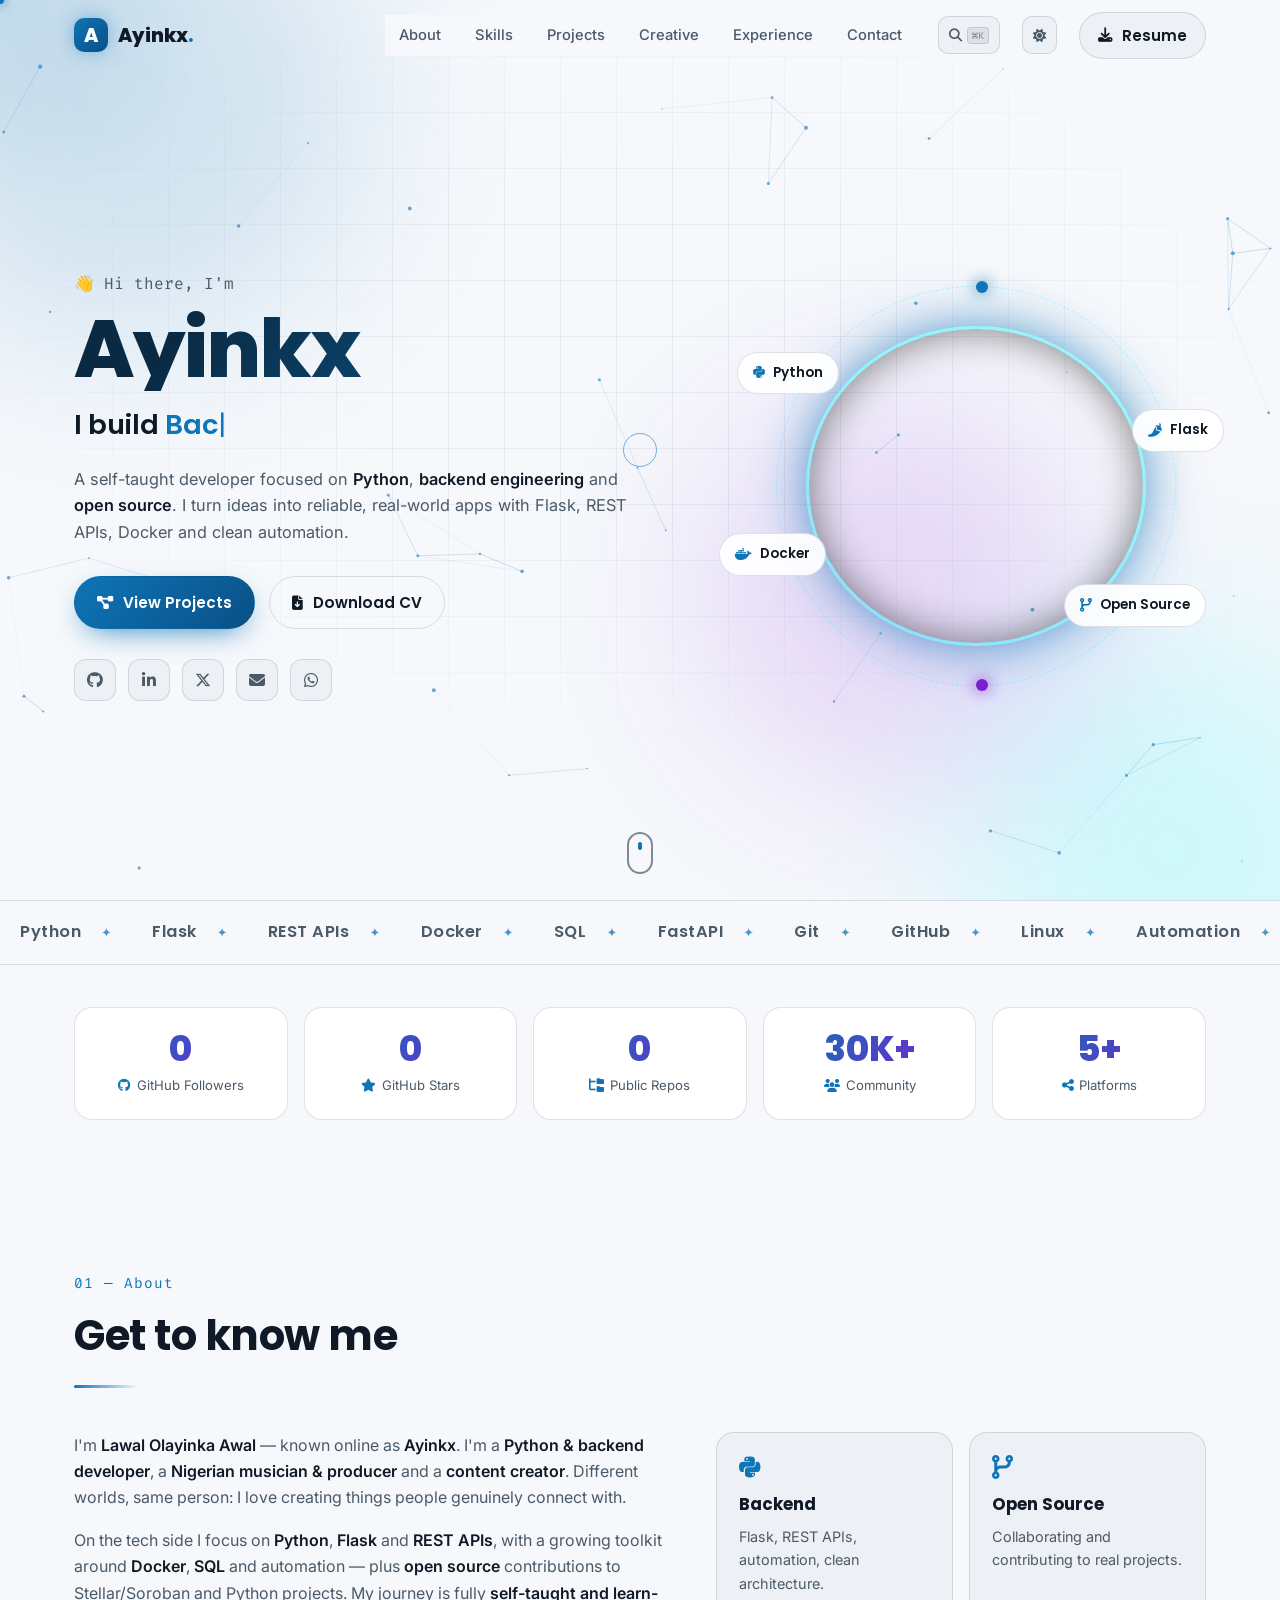
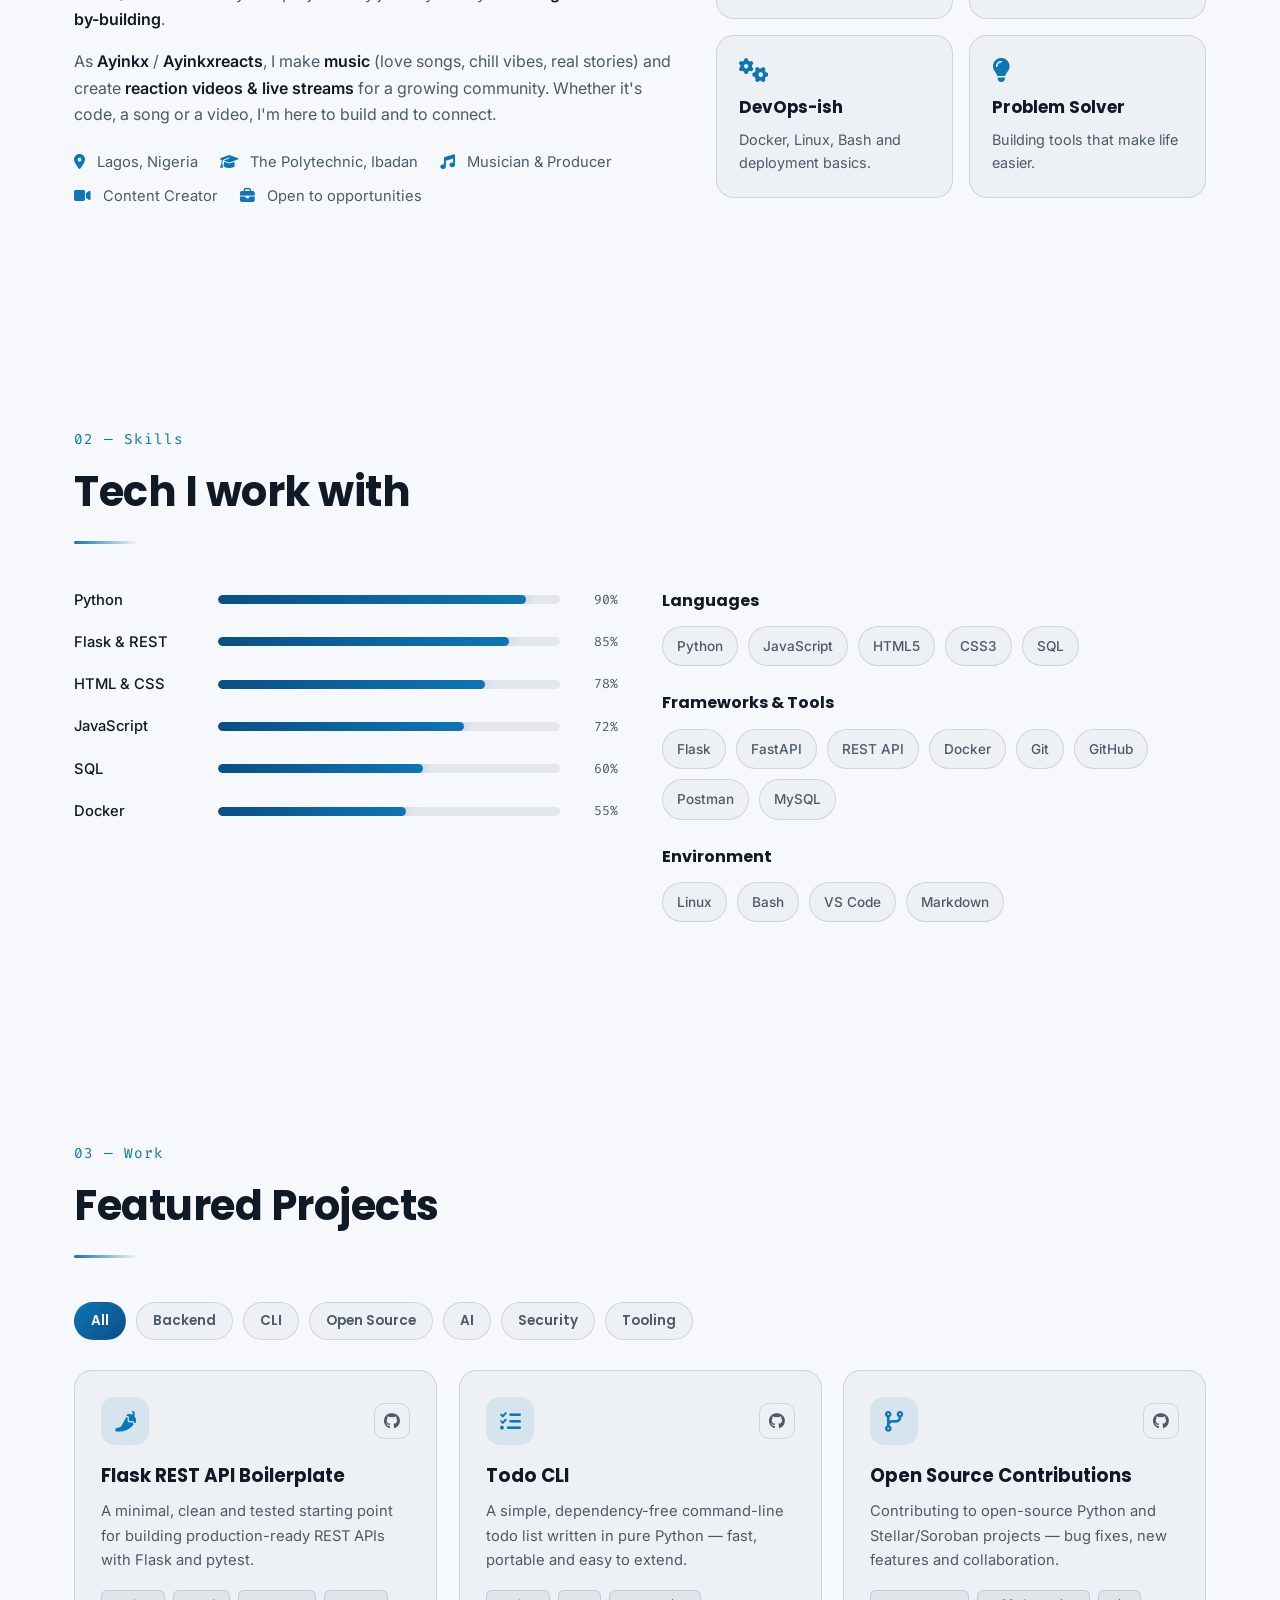
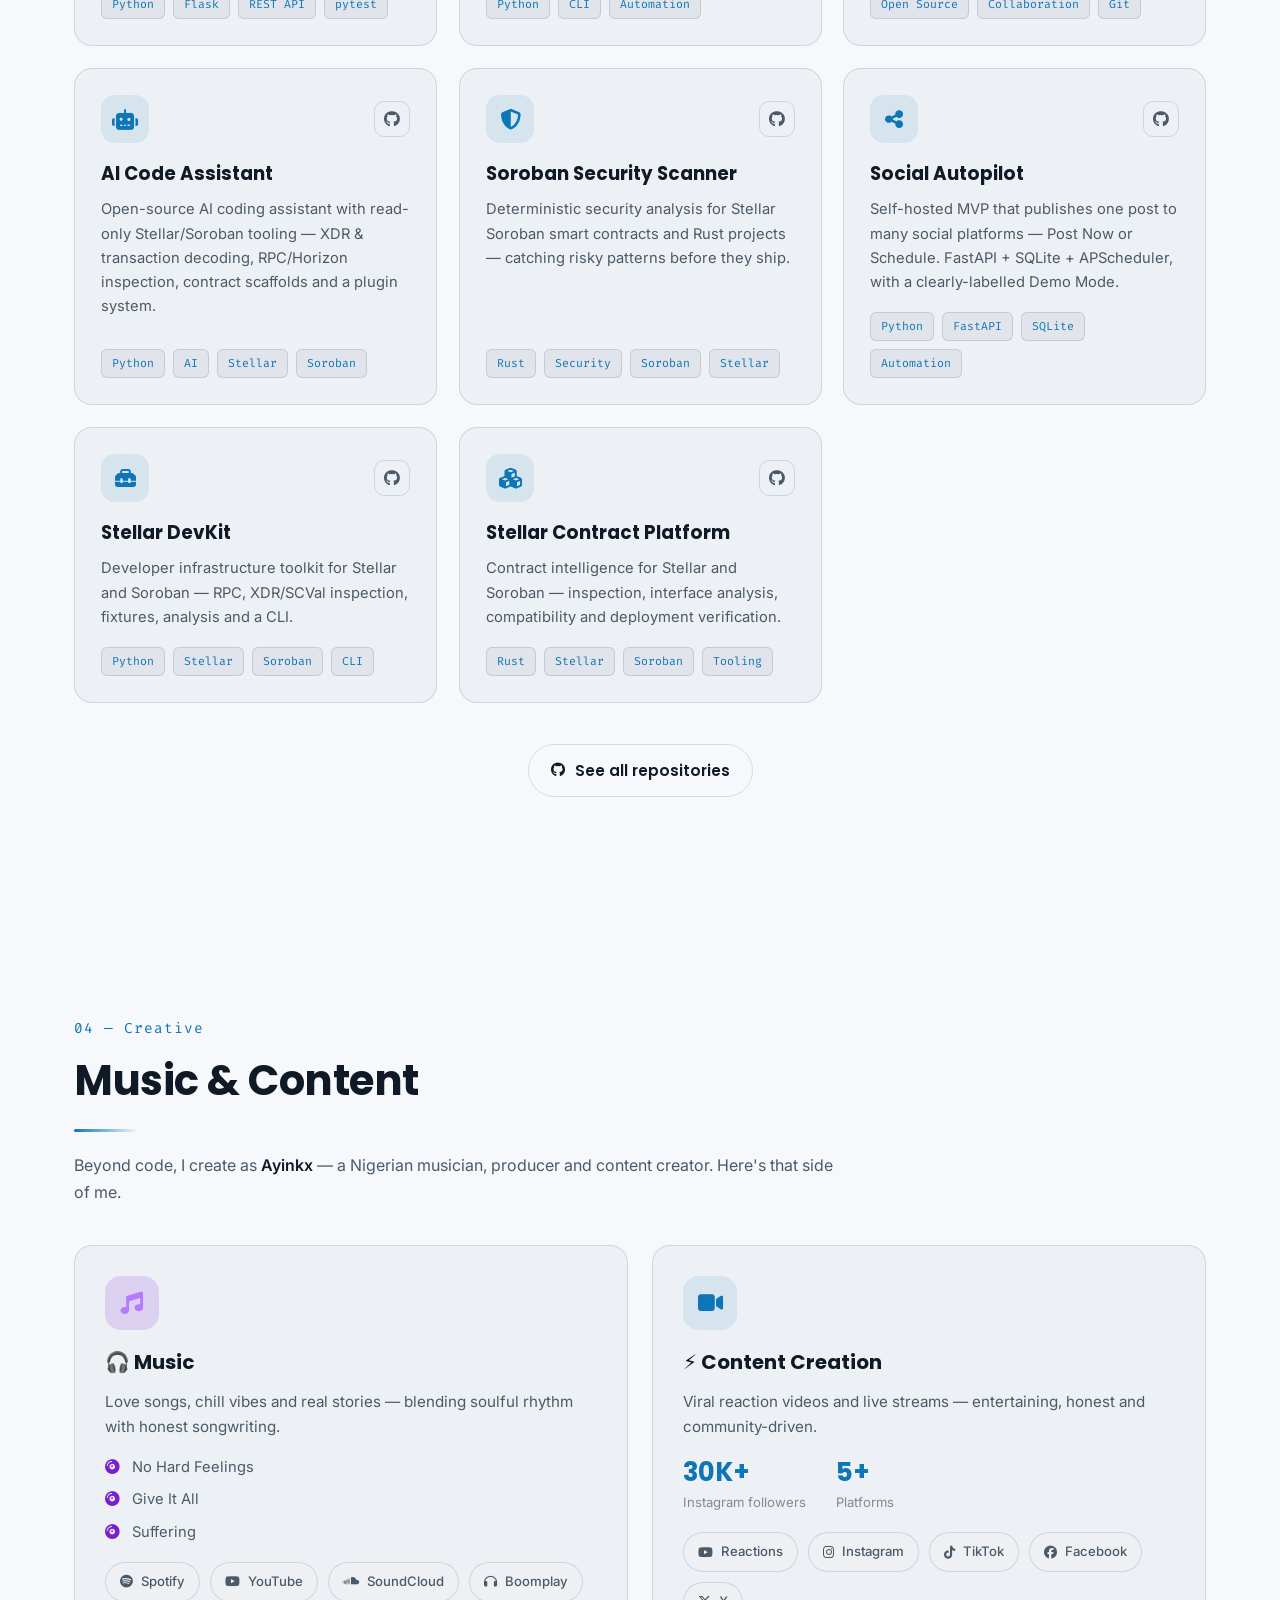
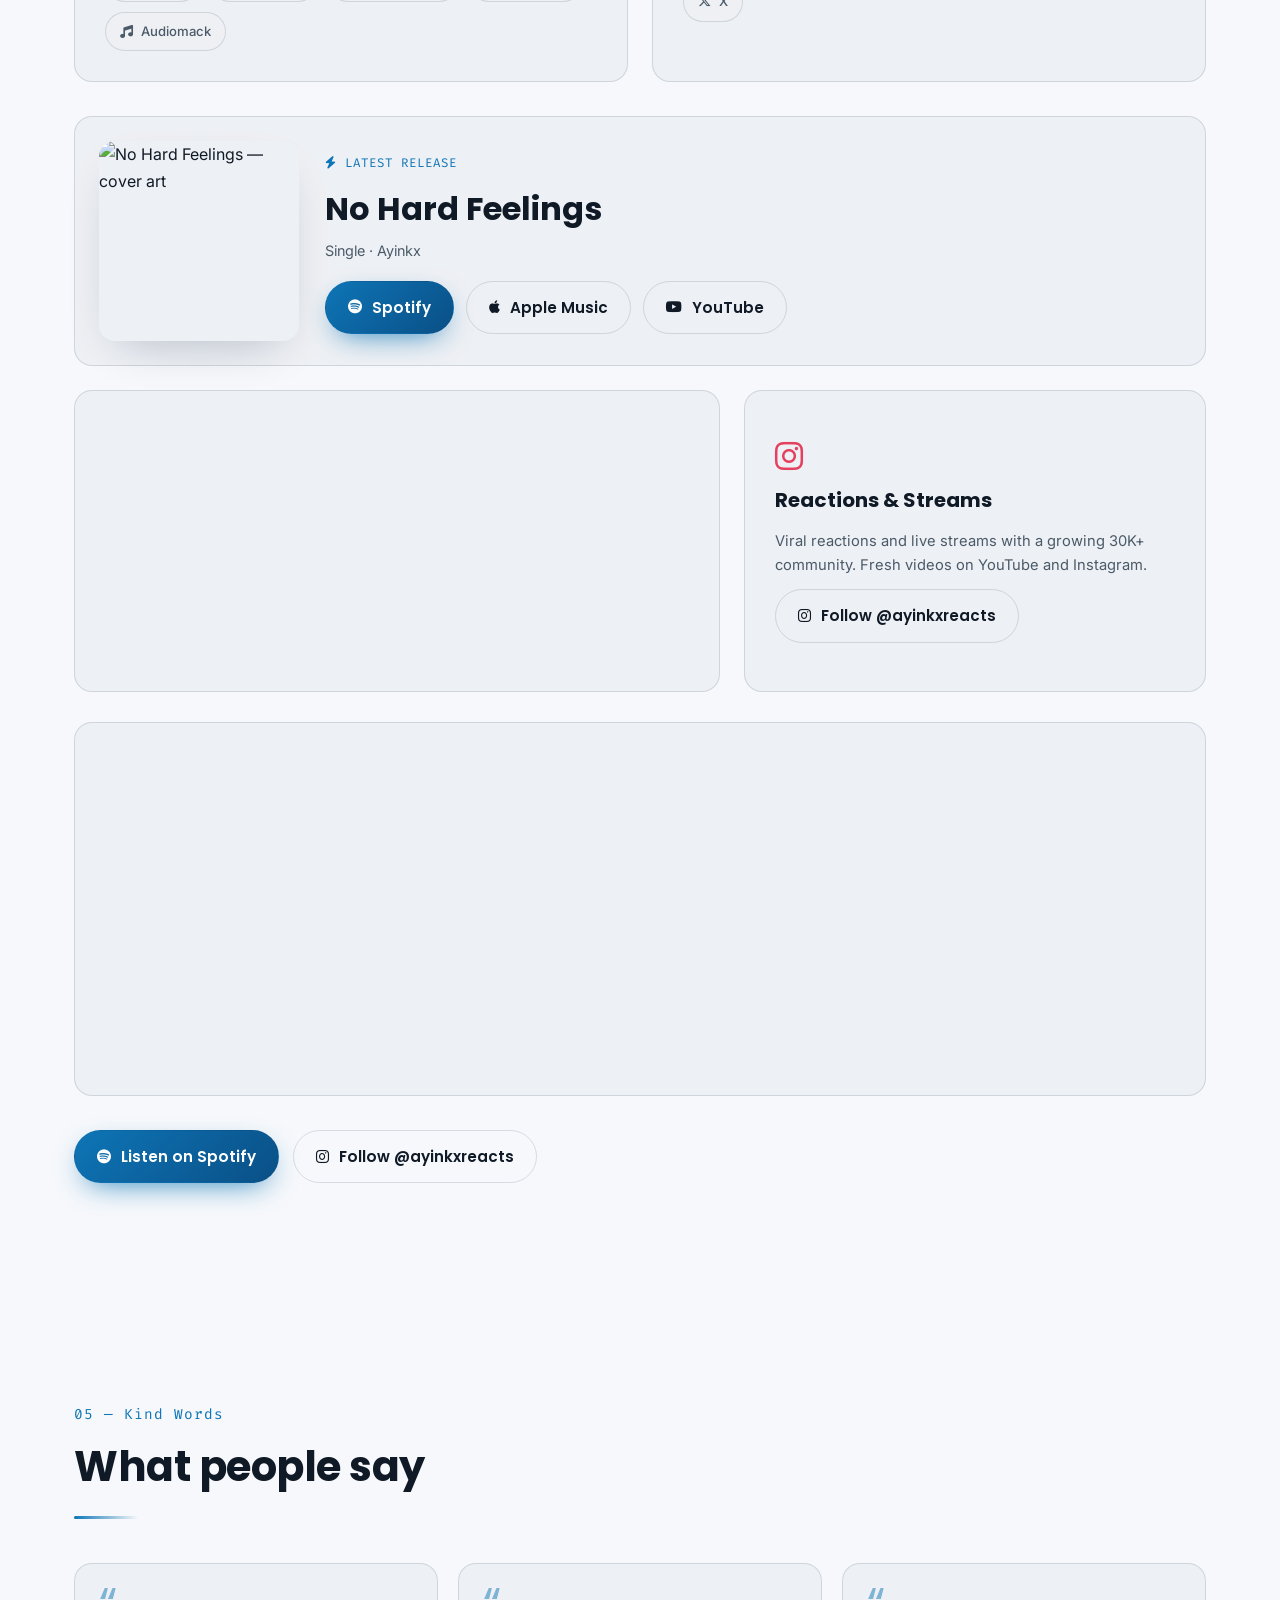
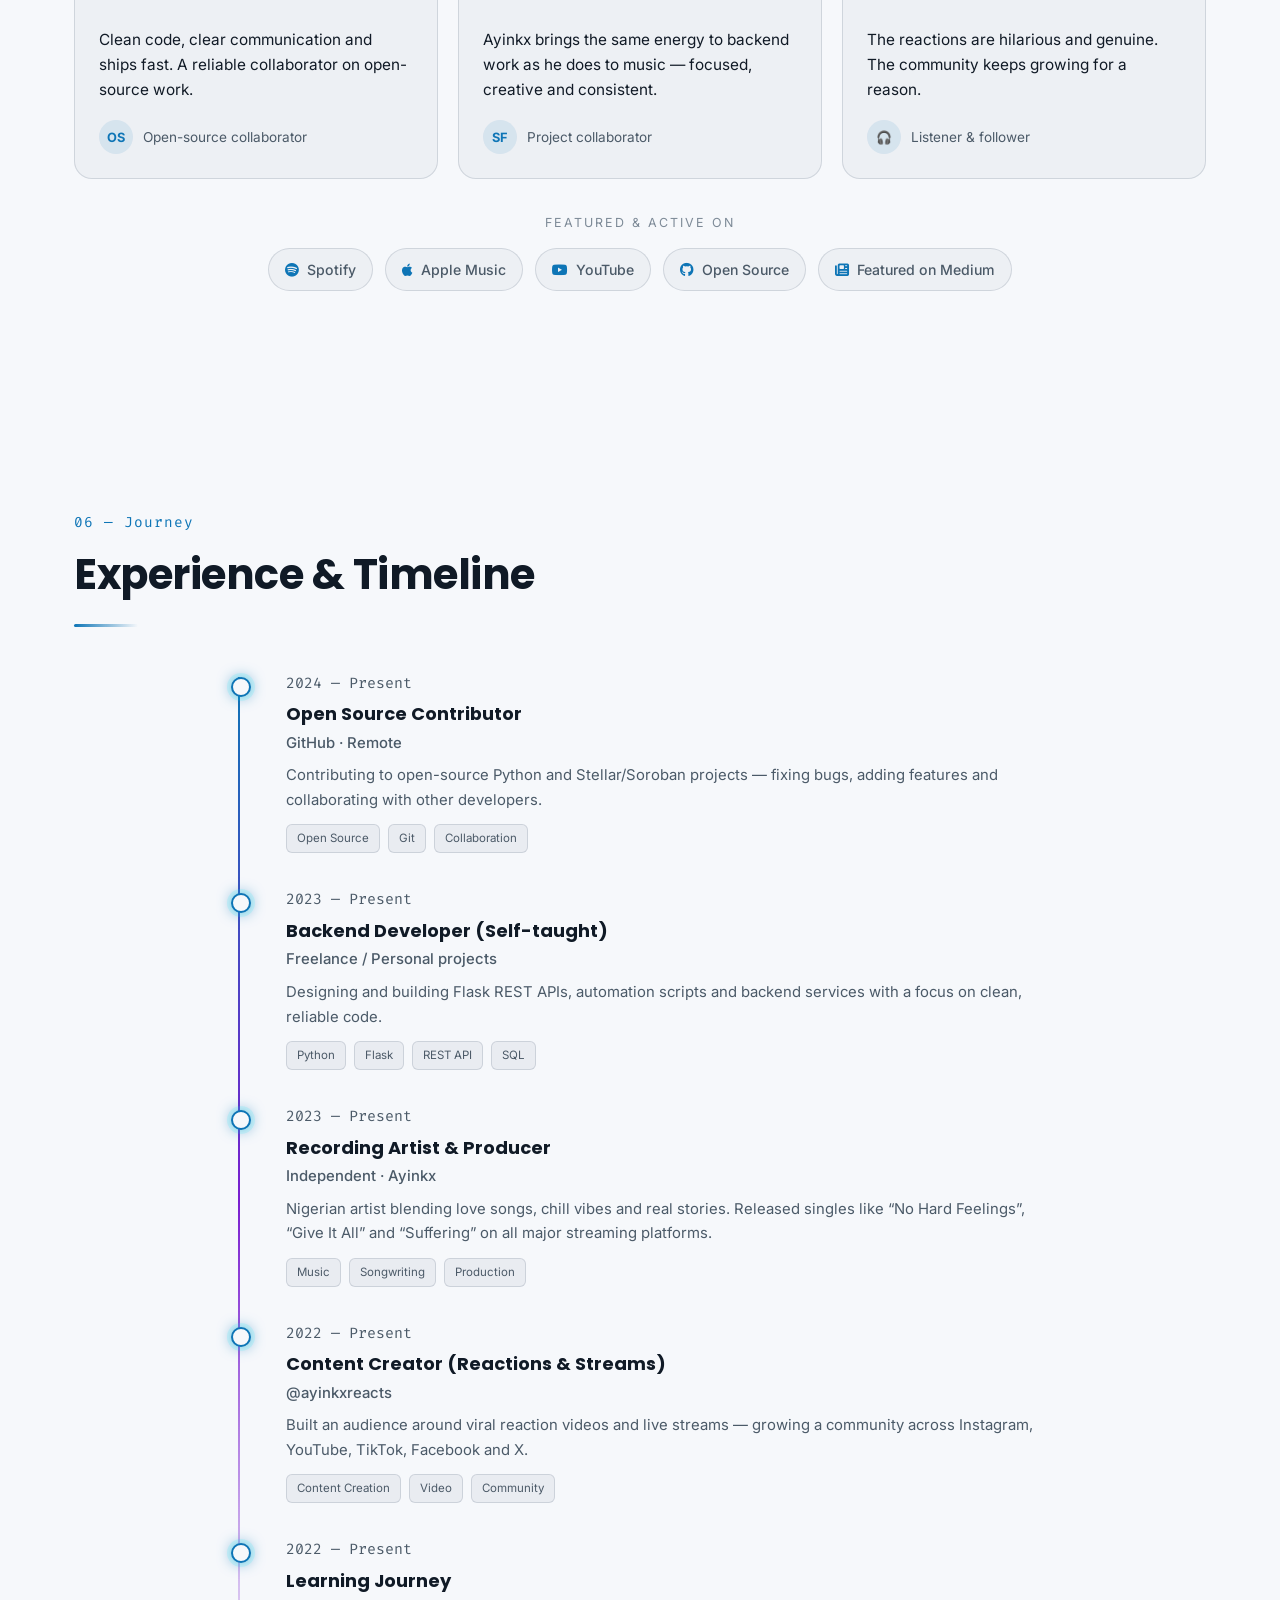
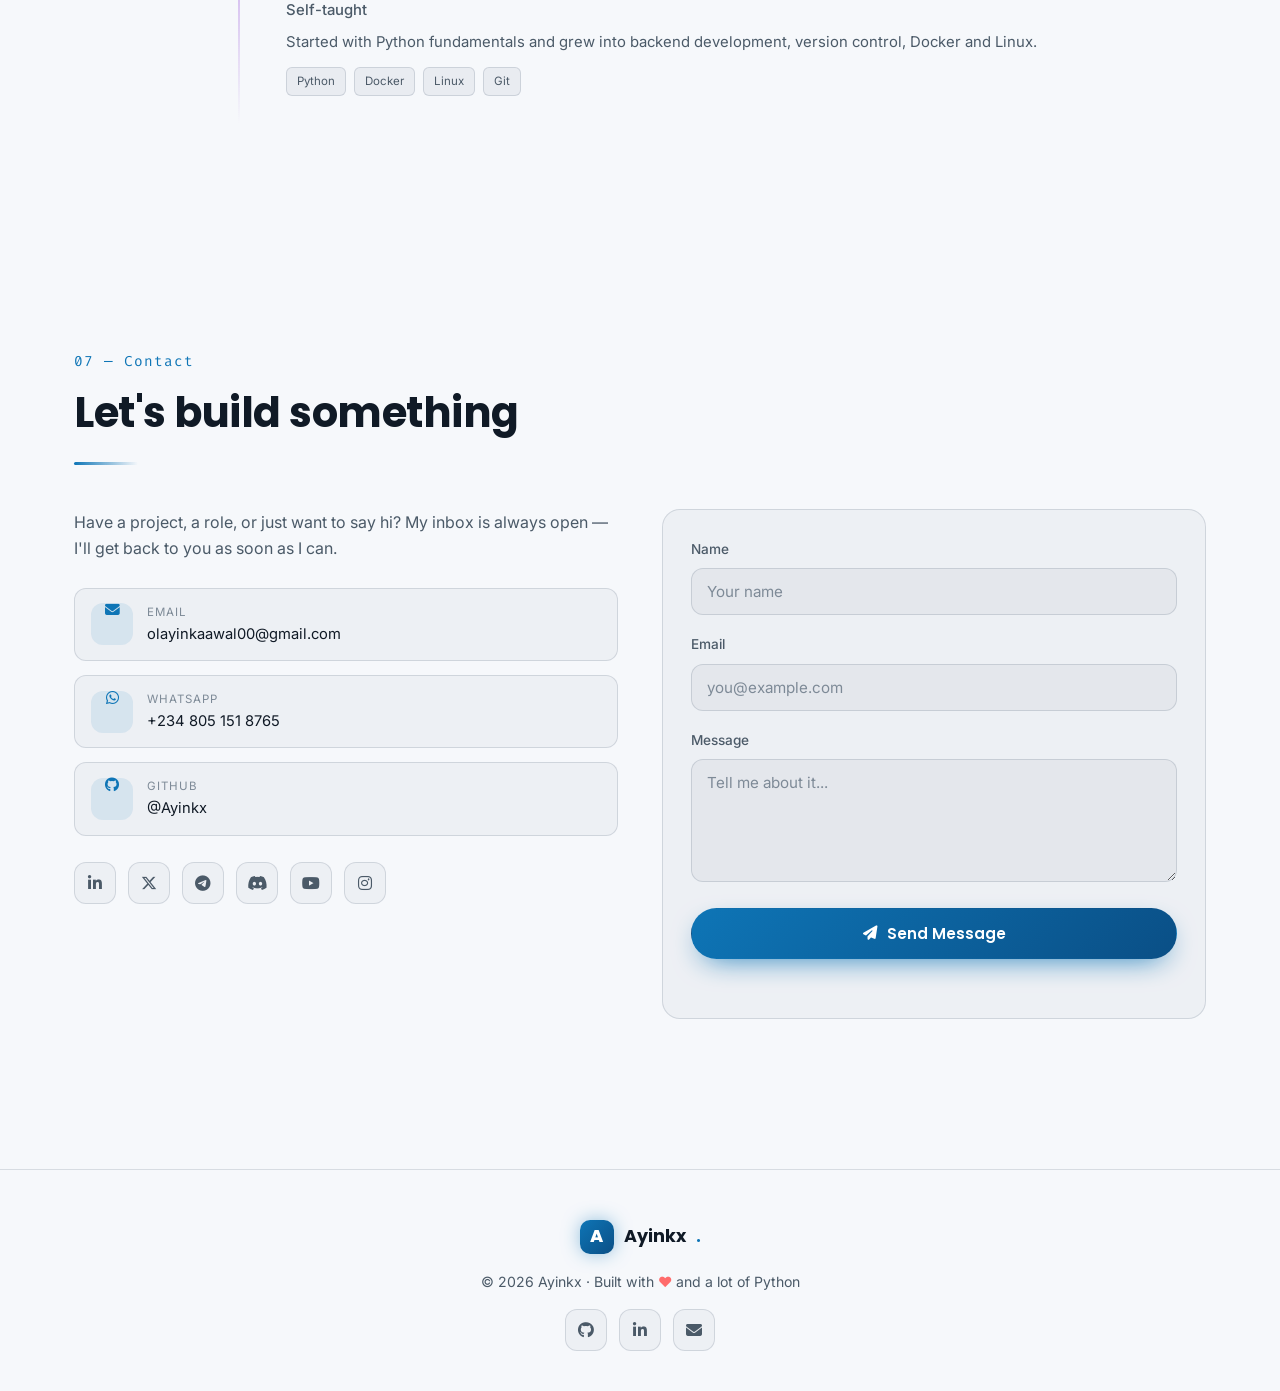
==== index.html @ 7ac9c202 "Add theme toggle, loader, custom cursor, command palette, stats, testimonials, latest release/media," ====
<!DOCTYPE html>
<html lang="en">
<head>
  <meta charset="UTF-8" />
  <meta name="viewport" content="width=device-width, initial-scale=1.0" />
  <title>Ayinkx — Python &amp; Backend Developer</title>
  <meta name="description" content="Portfolio of Ayinkx — Python Developer, Backend Developer and Open Source Contributor. Building Flask, REST APIs, Docker and automation." />
  <meta name="author" content="Ayinkx" />
  <meta name="author" content="Lawal Olayinka Awal (Ayinkx)" />
  <meta name="keywords" content="Ayinkx, Lawal Olayinka Awal, Python developer, backend developer, Flask, REST API, open source, Nigerian musician, content creator, portfolio" />
  <meta name="theme-color" content="#0D1117" />
  <link rel="canonical" href="https://ayinkx.vercel.app/" />
  <meta name="robots" content="index, follow" />

  <meta property="og:type" content="website" />
  <meta property="og:site_name" content="Ayinkx" />
  <meta property="og:title" content="Ayinkx — Python &amp; Backend Developer · Musician &amp; Creator" />
  <meta property="og:description" content="Portfolio of Lawal Olayinka Awal (Ayinkx) — Python &amp; backend developer, open-source contributor, Nigerian musician, producer and content creator." />
  <meta property="og:image" content="https://raw.githubusercontent.com/Ayinkx/portfolio/main/assets/og-image.png" />
  <meta property="og:image:width" content="1200" />
  <meta property="og:image:height" content="630" />
  <meta name="twitter:card" content="summary_large_image" />
  <meta name="twitter:title" content="Ayinkx — Python &amp; Backend Developer" />
  <meta name="twitter:description" content="Python &amp; backend developer · open-source contributor · musician &amp; content creator." />
  <meta name="twitter:image" content="https://raw.githubusercontent.com/Ayinkx/portfolio/main/assets/og-image.png" />

  <link rel="icon" type="image/png" href="https://github.com/Ayinkx.png" />
  <link rel="apple-touch-icon" href="https://github.com/Ayinkx.png" />

  <script>
    (function () {
      try {
        var t = localStorage.getItem("theme");
        if (!t) t = window.matchMedia("(prefers-color-scheme: light)").matches ? "light" : "dark";
        document.documentElement.setAttribute("data-theme", t);
      } catch (e) {
        document.documentElement.setAttribute("data-theme", "dark");
      }
    })();
  </script>

  <script type="application/ld+json">
    {
      "@context": "https://schema.org",
      "@type": "Person",
      "name": "Lawal Olayinka Awal",
      "alternateName": "Ayinkx",
      "jobTitle": "Python & Backend Developer",
      "url": "https://ayinkx.vercel.app/",
      "image": "https://github.com/Ayinkx.png",
      "email": "olayinkaawal00@gmail.com",
      "address": { "@type": "PostalAddress", "addressLocality": "Lagos", "addressCountry": "NG" },
      "knowsAbout": ["Python", "Flask", "REST APIs", "Docker", "Open Source", "Stellar", "Soroban", "Music", "Content Creation"],
      "sameAs": [
        "https://github.com/Ayinkx",
        "https://www.linkedin.com/in/ayinkx",
        "https://x.com/Ayinkx_",
        "https://open.spotify.com/artist/0O1tHOJHa5rUDSIEovYDWK",
        "https://youtube.com/@Ayinkx",
        "https://www.instagram.com/ayinkxreacts"
      ]
    }
  </script>


  <link rel="preconnect" href="https://fonts.googleapis.com" />
  <link rel="preconnect" href="https://fonts.gstatic.com" crossorigin />
  <link href="https://fonts.googleapis.com/css2?family=Poppins:wght@400;500;600;700;800&family=Inter:wght@400;500;600&family=Fira+Code:wght@400;500&display=swap" rel="stylesheet" />
  <link rel="stylesheet" href="https://cdnjs.cloudflare.com/ajax/libs/font-awesome/6.5.2/css/all.min.css" />
  <link rel="stylesheet" href="styles.css" />
</head>
<body>
  <div class="loader" id="loader" aria-hidden="true">
    <div class="loader__logo">A</div>
    <div class="loader__bar"><span></span></div>
  </div>

  <div class="custom-cursor" id="cursorDot" aria-hidden="true"></div>
  <div class="custom-cursor custom-cursor--ring" id="cursorRing" aria-hidden="true"></div>

  <div class="scroll-progress" id="scrollProgress" aria-hidden="true"></div>
  <div class="cursor-glow" id="cursorGlow" aria-hidden="true"></div>
  <div class="bg-orbs" aria-hidden="true">
    <span></span><span></span><span></span>
  </div>

  <!-- ===================== NAV ===================== -->
  <header class="nav" id="nav">
    <div class="container nav__inner">
      <a href="#home" class="nav__logo" aria-label="Ayinkx home">
        <span class="nav__logo-mark">A</span>
        <span class="nav__logo-text">Ayinkx<span class="dot">.</span></span>
      </a>

      <nav class="nav__links" id="navLinks" aria-label="Primary">
        <a href="#about" class="nav__link">About</a>
        <a href="#skills" class="nav__link">Skills</a>
        <a href="#projects" class="nav__link">Projects</a>
        <a href="#creative" class="nav__link">Creative</a>
        <a href="#experience" class="nav__link">Experience</a>
        <a href="#contact" class="nav__link">Contact</a>
      </nav>

      <button class="nav__icon-btn" id="cmdBtn" aria-label="Search (Ctrl+K)" title="Search (Ctrl+K)">
        <i class="fa-solid fa-magnifying-glass"></i><kbd>⌘K</kbd>
      </button>
      <button class="nav__icon-btn" id="themeToggle" aria-label="Toggle light/dark theme" title="Toggle theme">
        <i class="fa-solid fa-moon"></i>
      </button>

      <a href="assets/resume.pdf" download class="btn btn--ghost nav__cta">
        <i class="fa-solid fa-download"></i> Resume
      </a>

      <button class="nav__toggle" id="navToggle" aria-label="Toggle menu" aria-expanded="false">
        <span></span><span></span><span></span>
      </button>
    </div>
  </header>

  <main>
    <!-- ===================== HERO ===================== -->
    <section class="hero" id="home">
      <div class="hero__grid" aria-hidden="true"></div>
      <canvas class="hero__particles" id="particles" aria-hidden="true"></canvas>
      <div class="container hero__inner">
        <div class="hero__content reveal">
          <p class="hero__hello"><span class="wave">👋</span> Hi there, I'm</p>
          <h1 class="hero__name">Ayinkx</h1>
          <h2 class="hero__roles">
            I build&nbsp;<span class="typed" id="typed"></span><span class="caret">|</span>
          </h2>
          <p class="hero__desc">
            A self-taught developer focused on <strong>Python</strong>, <strong>backend engineering</strong>
            and <strong>open source</strong>. I turn ideas into reliable, real-world apps with Flask,
            REST APIs, Docker and clean automation.
          </p>

          <div class="hero__actions">
            <a href="#projects" class="btn btn--primary">
              <i class="fa-solid fa-diagram-project"></i> View Projects
            </a>
            <a href="assets/resume.pdf" download class="btn btn--outline">
              <i class="fa-solid fa-file-arrow-down"></i> Download CV
            </a>
          </div>

          <ul class="hero__socials" aria-label="Social links">
            <li><a href="https://github.com/Ayinkx" target="_blank" rel="noopener" aria-label="GitHub"><i class="fa-brands fa-github"></i></a></li>
            <li><a href="https://www.linkedin.com/in/ayinkx" target="_blank" rel="noopener" aria-label="LinkedIn"><i class="fa-brands fa-linkedin-in"></i></a></li>
            <li><a href="https://x.com/Ayinkx_" target="_blank" rel="noopener" aria-label="X"><i class="fa-brands fa-x-twitter"></i></a></li>
            <li><a href="mailto:olayinkaawal00@gmail.com" aria-label="Email"><i class="fa-solid fa-envelope"></i></a></li>
            <li><a href="https://wa.me/2348051518765" target="_blank" rel="noopener" aria-label="WhatsApp"><i class="fa-brands fa-whatsapp"></i></a></li>
          </ul>
        </div>

        <div class="hero__visual reveal" data-delay="150">
          <div class="hero__ring"></div>
          <img src="https://github.com/Ayinkx.png" alt="Ayinkx" class="hero__avatar" width="320" height="320" />
          <div class="hero__chip hero__chip--1"><i class="fa-brands fa-python"></i> Python</div>
          <div class="hero__chip hero__chip--2"><i class="fa-solid fa-pepper-hot"></i> Flask</div>
          <div class="hero__chip hero__chip--3"><i class="fa-brands fa-docker"></i> Docker</div>
          <div class="hero__chip hero__chip--4"><i class="fa-solid fa-code-branch"></i> Open Source</div>
        </div>
      </div>

      <a href="#about" class="hero__scroll" aria-label="Scroll down">
        <span class="mouse"></span>
      </a>
    </section>

    <!-- Marquee -->
    <div class="marquee" aria-hidden="true">
      <div class="marquee__track" id="marqueeTrack">
        <span>Python</span><span>Flask</span><span>REST APIs</span><span>Docker</span><span>SQL</span><span>FastAPI</span><span>Git</span><span>GitHub</span><span>Linux</span><span>Automation</span><span>Open Source</span><span>Stellar</span><span>Soroban</span>
      </div>
    </div>

    <!-- ===================== STATS ===================== -->
    <section class="stats" aria-label="Highlights">
      <div class="container stats__grid">
        <div class="stat reveal">
          <div class="stat__num"><span class="stat__val" id="statFollowers" data-target="0">0</span></div>
          <div class="stat__label"><i class="fa-brands fa-github"></i> GitHub Followers</div>
        </div>
        <div class="stat reveal">
          <div class="stat__num"><span class="stat__val" id="statStars" data-target="0">0</span></div>
          <div class="stat__label"><i class="fa-solid fa-star"></i> GitHub Stars</div>
        </div>
        <div class="stat reveal">
          <div class="stat__num"><span class="stat__val" id="statRepos" data-target="0">0</span></div>
          <div class="stat__label"><i class="fa-solid fa-folder-tree"></i> Public Repos</div>
        </div>
        <div class="stat reveal">
          <div class="stat__num"><span class="stat__val" data-target="30" data-suffix="K+">0</span></div>
          <div class="stat__label"><i class="fa-solid fa-users"></i> Community</div>
        </div>
        <div class="stat reveal">
          <div class="stat__num"><span class="stat__val" data-target="5" data-suffix="+">0</span></div>
          <div class="stat__label"><i class="fa-solid fa-share-nodes"></i> Platforms</div>
        </div>
      </div>
    </section>

    <!-- ===================== ABOUT ===================== -->
    <section class="section" id="about">
      <div class="container">
        <p class="section__eyebrow reveal">01 — About</p>
        <h2 class="section__title reveal">Get to know me</h2>

        <div class="about">
          <div class="about__text reveal">
            <p>
              I'm <strong>Lawal Olayinka Awal</strong> — known online as <strong>Ayinkx</strong>. I'm a
              <strong>Python &amp; backend developer</strong>, a <strong>Nigerian musician &amp; producer</strong>
              and a <strong>content creator</strong>. Different worlds, same person: I love creating things
              people genuinely connect with.
            </p>
            <p>
              On the tech side I focus on <strong>Python</strong>, <strong>Flask</strong> and
              <strong>REST APIs</strong>, with a growing toolkit around <strong>Docker</strong>,
              <strong>SQL</strong> and automation — plus <strong>open source</strong> contributions to
              Stellar/Soroban and Python projects. My journey is fully
              <strong>self-taught and learn-by-building</strong>.
            </p>
            <p>
              As <strong>Ayinkx</strong> / <strong>Ayinkxreacts</strong>, I make <strong>music</strong>
              (love songs, chill vibes, real stories) and create <strong>reaction videos &amp; live
              streams</strong> for a growing community. Whether it's code, a song or a video, I'm here
              to build and to connect.
            </p>

            <ul class="about__facts">
              <li><i class="fa-solid fa-location-dot"></i> Lagos, Nigeria</li>
              <li><i class="fa-solid fa-graduation-cap"></i> The Polytechnic, Ibadan</li>
              <li><i class="fa-solid fa-music"></i> Musician &amp; Producer</li>
              <li><i class="fa-solid fa-video"></i> Content Creator</li>
              <li><i class="fa-solid fa-briefcase"></i> Open to opportunities</li>
            </ul>
          </div>

          <div class="about__cards reveal" data-delay="120">
            <div class="mini-card">
              <i class="fa-brands fa-python"></i>
              <h3>Backend</h3>
              <p>Flask, REST APIs, automation, clean architecture.</p>
            </div>
            <div class="mini-card">
              <i class="fa-solid fa-code-branch"></i>
              <h3>Open Source</h3>
              <p>Collaborating and contributing to real projects.</p>
            </div>
            <div class="mini-card">
              <i class="fa-solid fa-gears"></i>
              <h3>DevOps-ish</h3>
              <p>Docker, Linux, Bash and deployment basics.</p>
            </div>
            <div class="mini-card">
              <i class="fa-solid fa-lightbulb"></i>
              <h3>Problem Solver</h3>
              <p>Building tools that make life easier.</p>
            </div>
          </div>
        </div>
      </div>
    </section>

    <!-- ===================== SKILLS ===================== -->
    <section class="section" id="skills">
      <div class="container">
        <p class="section__eyebrow reveal">02 — Skills</p>
        <h2 class="section__title reveal">Tech I work with</h2>

        <div class="skills">
          <div class="skills__bars reveal">
            <!-- Edit your levels here (data-level 0-100) -->
            <div class="bar" data-level="90"><span class="bar__label">Python</span><div class="bar__track"><div class="bar__fill"></div></div><span class="bar__pct">90%</span></div>
            <div class="bar" data-level="85"><span class="bar__label">Flask &amp; REST</span><div class="bar__track"><div class="bar__fill"></div></div><span class="bar__pct">85%</span></div>
            <div class="bar" data-level="78"><span class="bar__label">HTML &amp; CSS</span><div class="bar__track"><div class="bar__fill"></div></div><span class="bar__pct">78%</span></div>
            <div class="bar" data-level="72"><span class="bar__label">JavaScript</span><div class="bar__track"><div class="bar__fill"></div></div><span class="bar__pct">72%</span></div>
            <div class="bar" data-level="60"><span class="bar__label">SQL</span><div class="bar__track"><div class="bar__fill"></div></div><span class="bar__pct">60%</span></div>
            <div class="bar" data-level="55"><span class="bar__label">Docker</span><div class="bar__track"><div class="bar__fill"></div></div><span class="bar__pct">55%</span></div>
          </div>

          <div class="skills__tags reveal" data-delay="120">
            <div class="tag-group">
              <h3>Languages</h3>
              <div class="chips">
                <span class="chip">Python</span><span class="chip">JavaScript</span>
                <span class="chip">HTML5</span><span class="chip">CSS3</span><span class="chip">SQL</span>
              </div>
            </div>
            <div class="tag-group">
              <h3>Frameworks &amp; Tools</h3>
              <div class="chips">
                <span class="chip">Flask</span><span class="chip">FastAPI</span><span class="chip">REST API</span>
                <span class="chip">Docker</span><span class="chip">Git</span><span class="chip">GitHub</span>
                <span class="chip">Postman</span><span class="chip">MySQL</span>
              </div>
            </div>
            <div class="tag-group">
              <h3>Environment</h3>
              <div class="chips">
                <span class="chip">Linux</span><span class="chip">Bash</span>
                <span class="chip">VS Code</span><span class="chip">Markdown</span>
              </div>
            </div>
          </div>
        </div>
      </div>
    </section>

    <!-- ===================== PROJECTS ===================== -->
    <section class="section" id="projects">
      <div class="container">
        <p class="section__eyebrow reveal">03 — Work</p>
        <h2 class="section__title reveal">Featured Projects</h2>

        <div class="filters reveal" id="filters" aria-label="Filter projects"></div>
        <div class="projects" id="projectsGrid"></div>

        <div class="projects__more reveal">
          <a href="https://github.com/Ayinkx?tab=repositories" target="_blank" rel="noopener" class="btn btn--outline">
            <i class="fa-brands fa-github"></i> See all repositories
          </a>
        </div>
      </div>
    </section>

    <!-- ===================== CREATIVE ===================== -->
    <section class="section" id="creative">
      <div class="container">
        <p class="section__eyebrow reveal">04 — Creative</p>
        <h2 class="section__title reveal">Music &amp; Content</h2>

        <p class="creative__intro reveal">
          Beyond code, I create as <strong>Ayinkx</strong> — a Nigerian musician, producer and content
          creator. Here's that side of me.
        </p>

        <div class="creative">
          <!-- Music -->
          <article class="creative__card reveal">
            <div class="creative__icon creative__icon--music"><i class="fa-solid fa-music"></i></div>
            <h3>🎧 Music</h3>
            <p>Love songs, chill vibes and real stories — blending soulful rhythm with honest songwriting.</p>
            <ul class="creative__list">
              <li><i class="fa-solid fa-compact-disc"></i> No Hard Feelings</li>
              <li><i class="fa-solid fa-compact-disc"></i> Give It All</li>
              <li><i class="fa-solid fa-compact-disc"></i> Suffering</li>
            </ul>
            <div class="creative__links">
              <a href="https://open.spotify.com/artist/0O1tHOJHa5rUDSIEovYDWK" target="_blank" rel="noopener" class="pill"><i class="fa-brands fa-spotify"></i> Spotify</a>
              <a href="https://youtube.com/@Ayinkx" target="_blank" rel="noopener" class="pill"><i class="fa-brands fa-youtube"></i> YouTube</a>
              <a href="https://soundcloud.com/user-331182492" target="_blank" rel="noopener" class="pill"><i class="fa-brands fa-soundcloud"></i> SoundCloud</a>
              <a href="https://www.boomplay.com/artists/115362583" target="_blank" rel="noopener" class="pill"><i class="fa-solid fa-headphones"></i> Boomplay</a>
              <a href="https://audiomack.com/lawal-olayinka-1" target="_blank" rel="noopener" class="pill"><i class="fa-solid fa-music"></i> Audiomack</a>
            </div>
          </article>

          <!-- Content -->
          <article class="creative__card reveal" data-delay="120">
            <div class="creative__icon creative__icon--content"><i class="fa-solid fa-video"></i></div>
            <h3>⚡ Content Creation</h3>
            <p>Viral reaction videos and live streams — entertaining, honest and community-driven.</p>
            <div class="creative__stats">
              <div><strong class="count" data-count="30" data-suffix="K+">0</strong><span>Instagram followers</span></div>
              <div><strong class="count" data-count="5" data-suffix="+">0</strong><span>Platforms</span></div>
            </div>
            <div class="creative__links">
              <a href="https://www.youtube.com/@ayinkxreacts" target="_blank" rel="noopener" class="pill"><i class="fa-brands fa-youtube"></i> Reactions</a>
              <a href="https://www.instagram.com/ayinkxreacts" target="_blank" rel="noopener" class="pill"><i class="fa-brands fa-instagram"></i> Instagram</a>
              <a href="https://www.tiktok.com/@ayinkxreacts" target="_blank" rel="noopener" class="pill"><i class="fa-brands fa-tiktok"></i> TikTok</a>
              <a href="https://www.facebook.com/ayinkxofficial" target="_blank" rel="noopener" class="pill"><i class="fa-brands fa-facebook"></i> Facebook</a>
              <a href="https://x.com/Ayinkx_" target="_blank" rel="noopener" class="pill"><i class="fa-brands fa-x-twitter"></i> X</a>
            </div>
          </article>
        </div>

        <!-- Latest release -->
        <div class="release reveal">
          <img class="release__art" src="https://is1-ssl.mzstatic.com/image/thumb/Music221/v4/f5/01/59/f50159af-cee3-6785-b73a-9d05300e764c/5063858024272_cover.jpg/600x600bb.jpg" alt="No Hard Feelings — cover art" loading="lazy" />
          <div class="release__info">
            <p class="release__tag"><i class="fa-solid fa-bolt"></i> Latest Release</p>
            <h3>No Hard Feelings</h3>
            <p class="release__meta">Single · Ayinkx</p>
            <div class="release__links">
              <a class="btn btn--primary" href="https://open.spotify.com/artist/0O1tHOJHa5rUDSIEovYDWK" target="_blank" rel="noopener"><i class="fa-brands fa-spotify"></i> Spotify</a>
              <a class="btn btn--outline" href="https://music.apple.com/us/album/no-hard-feelings-single/1850405805?uo=4" target="_blank" rel="noopener"><i class="fa-brands fa-apple"></i> Apple Music</a>
              <a class="btn btn--outline" href="https://youtube.com/@Ayinkx" target="_blank" rel="noopener"><i class="fa-brands fa-youtube"></i> YouTube</a>
            </div>
          </div>
        </div>

        <!-- Media -->
        <div class="media-grid">
          <div class="media-card media-card--video reveal">
            <iframe title="Ayinkx — Give It All (video)" src="https://www.youtube.com/embed/vwEpwxbNU3M?rel=0" loading="lazy" frameborder="0" allow="accelerometer; autoplay; clipboard-write; encrypted-media; gyroscope; picture-in-picture; web-share" allowfullscreen></iframe>
          </div>
          <div class="media-card media-card--ig reveal" data-delay="120">
            <i class="fa-brands fa-instagram"></i>
            <h3>Reactions &amp; Streams</h3>
            <p>Viral reactions and live streams with a growing 30K+ community. Fresh videos on YouTube and Instagram.</p>
            <a class="btn btn--outline" href="https://www.instagram.com/ayinkxreacts" target="_blank" rel="noopener"><i class="fa-brands fa-instagram"></i> Follow @ayinkxreacts</a>
          </div>
        </div>

        <div class="creative__embed reveal">
          <iframe
            title="Ayinkx on Spotify"
            src="https://open.spotify.com/embed/artist/0O1tHOJHa5rUDSIEovYDWK?utm_source=generator&theme=0"
            width="100%"
            height="352"
            frameborder="0"
            loading="lazy"
            allow="autoplay; clipboard-write; encrypted-media; fullscreen; picture-in-picture"></iframe>
        </div>

        <div class="creative__cta reveal">
          <a href="https://open.spotify.com/artist/0O1tHOJHa5rUDSIEovYDWK" target="_blank" rel="noopener" class="btn btn--primary"><i class="fa-brands fa-spotify"></i> Listen on Spotify</a>
          <a href="https://www.instagram.com/ayinkxreacts" target="_blank" rel="noopener" class="btn btn--outline"><i class="fa-brands fa-instagram"></i> Follow @ayinkxreacts</a>
        </div>
      </div>
    </section>

    <!-- ===================== TESTIMONIALS ===================== -->
    <section class="section" id="testimonials">
      <div class="container">
        <p class="section__eyebrow reveal">05 — Kind Words</p>
        <h2 class="section__title reveal">What people say</h2>

        <div class="quotes">
          <!-- ✏️ Replace these with real testimonials -->
          <figure class="quote reveal">
            <div class="quote__mark">“</div>
            <blockquote>Clean code, clear communication and ships fast. A reliable collaborator on open-source work.</blockquote>
            <figcaption><span class="quote__avatar">OS</span> Open-source collaborator</figcaption>
          </figure>
          <figure class="quote reveal" data-delay="100">
            <div class="quote__mark">“</div>
            <blockquote>Ayinkx brings the same energy to backend work as he does to music — focused, creative and consistent.</blockquote>
            <figcaption><span class="quote__avatar">SF</span> Project collaborator</figcaption>
          </figure>
          <figure class="quote reveal" data-delay="200">
            <div class="quote__mark">“</div>
            <blockquote>The reactions are hilarious and genuine. The community keeps growing for a reason.</blockquote>
            <figcaption><span class="quote__avatar">🎧</span> Listener &amp; follower</figcaption>
          </figure>
        </div>

        <div class="proof reveal">
          <span class="proof__label">Featured &amp; active on</span>
          <div class="proof__items">
            <span class="proof__item"><i class="fa-brands fa-spotify"></i> Spotify</span>
            <span class="proof__item"><i class="fa-brands fa-apple"></i> Apple Music</span>
            <span class="proof__item"><i class="fa-brands fa-youtube"></i> YouTube</span>
            <span class="proof__item"><i class="fa-brands fa-github"></i> Open Source</span>
            <span class="proof__item"><i class="fa-solid fa-newspaper"></i> Featured on Medium</span>
          </div>
        </div>
      </div>
    </section>

    <!-- ===================== EXPERIENCE ===================== -->
    <section class="section" id="experience">
      <div class="container">
        <p class="section__eyebrow reveal">06 — Journey</p>
        <h2 class="section__title reveal">Experience &amp; Timeline</h2>

        <div class="timeline" id="timeline">
          <!-- Edit these entries in script.js (EXPERIENCE array) -->
        </div>
      </div>
    </section>

    <!-- ===================== CONTACT ===================== -->
    <section class="section" id="contact">
      <div class="container">
        <p class="section__eyebrow reveal">07 — Contact</p>
        <h2 class="section__title reveal">Let's build something</h2>

        <div class="contact">
          <div class="contact__info reveal">
            <p>
              Have a project, a role, or just want to say hi? My inbox is always open —
              I'll get back to you as soon as I can.
            </p>

            <ul class="contact__list">
              <li>
                <a href="mailto:olayinkaawal00@gmail.com">
                  <span class="contact__icon"><i class="fa-solid fa-envelope"></i></span>
                  <span><small>Email</small>olayinkaawal00@gmail.com</span>
                </a>
              </li>
              <li>
                <a href="https://wa.me/2348051518765" target="_blank" rel="noopener">
                  <span class="contact__icon"><i class="fa-brands fa-whatsapp"></i></span>
                  <span><small>WhatsApp</small>+234 805 151 8765</span>
                </a>
              </li>
              <li>
                <a href="https://github.com/Ayinkx" target="_blank" rel="noopener">
                  <span class="contact__icon"><i class="fa-brands fa-github"></i></span>
                  <span><small>GitHub</small>@Ayinkx</span>
                </a>
              </li>
            </ul>

            <div class="contact__socials">
              <a href="https://www.linkedin.com/in/ayinkx" target="_blank" rel="noopener" aria-label="LinkedIn"><i class="fa-brands fa-linkedin-in"></i></a>
              <a href="https://x.com/Ayinkx_" target="_blank" rel="noopener" aria-label="X"><i class="fa-brands fa-x-twitter"></i></a>
              <a href="https://t.me/ayinkx" target="_blank" rel="noopener" aria-label="Telegram"><i class="fa-brands fa-telegram"></i></a>
              <a href="https://discord.gg/ayinkx" target="_blank" rel="noopener" aria-label="Discord"><i class="fa-brands fa-discord"></i></a>
              <a href="https://youtube.com/@Ayinkx" target="_blank" rel="noopener" aria-label="YouTube"><i class="fa-brands fa-youtube"></i></a>
              <a href="https://www.instagram.com/ayinkxreacts" target="_blank" rel="noopener" aria-label="Instagram"><i class="fa-brands fa-instagram"></i></a>
            </div>
          </div>

          <form class="contact__form reveal" data-delay="120" id="contactForm" novalidate>
            <input type="hidden" name="_subject" value="New message from your portfolio" />
            <div class="field">
              <label for="name">Name</label>
              <input type="text" id="name" name="name" placeholder="Your name" required />
            </div>
            <div class="field">
              <label for="email">Email</label>
              <input type="email" id="email" name="email" placeholder="you@example.com" required />
            </div>
            <div class="field">
              <label for="message">Message</label>
              <textarea id="message" name="message" rows="5" placeholder="Tell me about it..." required></textarea>
            </div>
            <button type="submit" class="btn btn--primary btn--block">
              <i class="fa-solid fa-paper-plane"></i> Send Message
            </button>
            <p class="form__note" id="formNote" role="status"></p>
          </form>
        </div>
      </div>
    </section>
  </main>

  <!-- ===================== FOOTER ===================== -->
  <footer class="footer">
    <div class="container footer__inner">
      <p class="footer__brand"><span class="nav__logo-mark">A</span> Ayinkx<span class="dot">.</span></p>
      <p class="footer__copy">© <span id="year"></span> Ayinkx · Built with <span class="heart">❤</span> and a lot of Python</p>
      <div class="footer__socials">
        <a href="https://github.com/Ayinkx" target="_blank" rel="noopener" aria-label="GitHub"><i class="fa-brands fa-github"></i></a>
        <a href="https://www.linkedin.com/in/ayinkx" target="_blank" rel="noopener" aria-label="LinkedIn"><i class="fa-brands fa-linkedin-in"></i></a>
        <a href="mailto:olayinkaawal00@gmail.com" aria-label="Email"><i class="fa-solid fa-envelope"></i></a>
      </div>
    </div>
  </footer>

  <a href="#home" class="to-top" id="toTop" aria-label="Back to top"><i class="fa-solid fa-arrow-up"></i></a>

  <!-- ===================== COMMAND PALETTE ===================== -->
  <div class="cmdk" id="cmdk" hidden>
    <div class="cmdk__backdrop" data-cmd-close></div>
    <div class="cmdk__box" role="dialog" aria-modal="true" aria-label="Command palette">
      <div class="cmdk__search">
        <i class="fa-solid fa-magnifying-glass"></i>
        <input id="cmdkInput" type="text" placeholder="Search sections, links and actions…" autocomplete="off" spellcheck="false" />
        <kbd>Esc</kbd>
      </div>
      <ul class="cmdk__list" id="cmdkList" role="listbox"></ul>
      <div class="cmdk__foot">
        <span><kbd>↑</kbd><kbd>↓</kbd> navigate</span>
        <span><kbd>↵</kbd> open</span>
        <span><kbd>Esc</kbd> close</span>
      </div>
    </div>
  </div>

  <script src="script.js"></script>
</body>
</html>
---- styles.css ----
/* =========================================================
   Ayinkx · Portfolio
   ========================================================= */

:root {
  --bg: #0D1117;
  --bg-soft: #0f1620;
  --surface: rgba(255, 255, 255, 0.035);
  --surface-2: rgba(255, 255, 255, 0.06);
  --border: rgba(255, 255, 255, 0.09);
  --border-strong: rgba(0, 247, 255, 0.35);

  --accent: #00F7FF;
  --accent-2: #0e75b6;
  --accent-3: #8A2BE2;
  --accent-soft: rgba(0, 247, 255, 0.12);

  --text: #e6edf3;
  --muted: #9aa7b2;
  --muted-2: #6b7681;

  --radius: 18px;
  --radius-sm: 12px;
  --shadow: 0 18px 45px -18px rgba(0, 0, 0, 0.75);
  --glow: 0 0 0 1px rgba(0, 247, 255, 0.18), 0 0 40px -8px rgba(0, 247, 255, 0.35);

  --font-head: "Poppins", system-ui, sans-serif;
  --font-body: "Inter", system-ui, -apple-system, "Segoe UI", sans-serif;
  --font-code: "Fira Code", ui-monospace, monospace;

  --nav-h: 72px;
  --maxw: 1180px;
}

/* ===================== Light theme ===================== */
:root[data-theme="light"] {
  --bg: #f6f8fb;
  --bg-soft: #eef2f7;
  --surface: rgba(12, 32, 64, 0.035);
  --surface-2: rgba(12, 32, 64, 0.07);
  --border: rgba(12, 32, 64, 0.13);
  --border-strong: rgba(14, 117, 182, 0.55);
  --accent: #0e75b6;
  --accent-2: #0a4f86;
  --accent-3: #7a1fd0;
  --accent-soft: rgba(14, 117, 182, 0.1);
  --text: #101a26;
  --muted: #4b5a68;
  --muted-2: #7d8a97;
  --shadow: 0 18px 45px -22px rgba(12, 32, 64, 0.3);
  --glow: 0 0 0 1px rgba(14, 117, 182, 0.2), 0 0 40px -10px rgba(14, 117, 182, 0.35);
}
:root[data-theme="light"] .bg-orbs span { opacity: 0.16; }
:root[data-theme="light"] .hero__grid {
  background-image: linear-gradient(rgba(12, 32, 64, 0.06) 1px, transparent 1px), linear-gradient(90deg, rgba(12, 32, 64, 0.06) 1px, transparent 1px);
}
:root[data-theme="light"] .hero__name {
  background-image: linear-gradient(120deg, #0a2a44 8%, var(--accent) 55%, var(--accent-3) 100%);
  background-size: 220% 220%;
}
:root[data-theme="light"] .nav.scrolled { background: rgba(246, 248, 251, 0.85); }
:root[data-theme="light"] .nav__links { background: rgba(246, 248, 251, 0.98); }
:root[data-theme="light"] .hero__chip { background: rgba(255, 255, 255, 0.92); }
:root[data-theme="light"] .project__tags span,
:root[data-theme="light"] .tl-item__tags span { background: rgba(12, 32, 64, 0.05); }
:root[data-theme="light"] .field input,
:root[data-theme="light"] .field textarea { background: rgba(12, 32, 64, 0.04); }
:root[data-theme="light"] .cursor-glow { background: radial-gradient(circle, rgba(14, 117, 182, 0.1), transparent 66%); }
:root[data-theme="light"] .btn--primary { color: #ffffff; }
:root[data-theme="light"] .filter.active { color: #ffffff; }
:root[data-theme="light"] .nav__logo-mark { color: #ffffff; }
:root[data-theme="light"] .stat { background: #ffffff; }


* { box-sizing: border-box; margin: 0; padding: 0; }

html { scroll-behavior: smooth; scroll-padding-top: var(--nav-h); }

body {
  font-family: var(--font-body);
  background: var(--bg);
  color: var(--text);
  line-height: 1.65;
  overflow-x: hidden;
  -webkit-font-smoothing: antialiased;
}

img { max-width: 100%; display: block; }
a { color: inherit; text-decoration: none; }
ul { list-style: none; }

::selection { background: var(--accent); color: #001014; }

/* Scrollbar */
::-webkit-scrollbar { width: 11px; }
::-webkit-scrollbar-track { background: var(--bg); }
::-webkit-scrollbar-thumb { background: #1f2a37; border-radius: 20px; border: 2px solid var(--bg); }
::-webkit-scrollbar-thumb:hover { background: #2c3a4a; }

.container { width: 100%; max-width: var(--maxw); margin: 0 auto; padding: 0 24px; }

/* ===================== Background orbs ===================== */
.bg-orbs { position: fixed; inset: 0; z-index: -1; overflow: hidden; pointer-events: none; }
.bg-orbs span {
  position: absolute; border-radius: 50%; filter: blur(90px); opacity: 0.35;
  animation: float 18s ease-in-out infinite;
}
.bg-orbs span:nth-child(1) { width: 480px; height: 480px; background: #0e75b6; top: -140px; left: -120px; }
.bg-orbs span:nth-child(2) { width: 420px; height: 420px; background: #00F7FF; bottom: -160px; right: -100px; animation-delay: -6s; opacity: .22; }
.bg-orbs span:nth-child(3) { width: 380px; height: 380px; background: #8A2BE2; top: 45%; left: 55%; animation-delay: -12s; opacity: .18; }

@keyframes float {
  0%, 100% { transform: translate(0, 0) scale(1); }
  50% { transform: translate(30px, -40px) scale(1.08); }
}

/* ===================== Buttons ===================== */
.btn {
  display: inline-flex; align-items: center; gap: 10px;
  padding: 13px 22px; border-radius: 999px;
  font-family: var(--font-head); font-weight: 600; font-size: 0.95rem;
  border: 1px solid transparent; cursor: pointer; white-space: nowrap;
  transition: transform .25s ease, background .25s ease, box-shadow .25s ease, color .25s ease, border-color .25s ease;
}
.btn i { font-size: 0.95em; }
.btn--primary {
  background: linear-gradient(135deg, var(--accent), var(--accent-2));
  color: #001a1f; box-shadow: 0 10px 30px -12px var(--accent);
}
.btn--primary:hover { transform: translateY(-3px); box-shadow: 0 16px 40px -12px var(--accent); }
.btn--outline { background: transparent; color: var(--text); border-color: var(--border); }
.btn--outline:hover { border-color: var(--border-strong); color: var(--accent); transform: translateY(-3px); background: var(--accent-soft); }
.btn--ghost { background: var(--surface); border-color: var(--border); color: var(--text); padding: 10px 18px; }
.btn--ghost:hover { border-color: var(--border-strong); color: var(--accent); }
.btn--block { width: 100%; justify-content: center; }

/* ===================== Nav ===================== */
.nav {
  position: fixed; top: 0; left: 0; right: 0; height: var(--nav-h); z-index: 100;
  display: flex; align-items: center;
  transition: background .3s ease, backdrop-filter .3s ease, border-color .3s ease;
  border-bottom: 1px solid transparent;
}
.nav.scrolled {
  background: rgba(13, 17, 23, 0.78);
  backdrop-filter: blur(14px);
  -webkit-backdrop-filter: blur(14px);
  border-bottom-color: var(--border);
}
.nav__inner { display: flex; align-items: center; gap: 22px; }
.nav__logo { display: flex; align-items: center; gap: 10px; font-family: var(--font-head); font-weight: 800; font-size: 1.2rem; }
.nav__logo-mark {
  display: grid; place-items: center; width: 34px; height: 34px; border-radius: 10px;
  background: linear-gradient(135deg, var(--accent), var(--accent-2)); color: #001a1f;
  font-weight: 800; box-shadow: 0 0 22px -6px var(--accent);
}
.dot { color: var(--accent); }
.nav__links { display: flex; gap: 6px; margin-left: auto; }
.nav__link {
  position: relative; padding: 8px 14px; border-radius: 999px;
  font-size: 0.92rem; color: var(--muted); font-weight: 500; transition: color .25s ease, background .25s ease;
}
.nav__link:hover { color: var(--text); background: var(--surface); }
.nav__link.active { color: var(--accent); }
.nav__link.active::after {
  content: ""; position: absolute; left: 50%; bottom: 2px; transform: translateX(-50%);
  width: 20px; height: 2px; border-radius: 2px; background: var(--accent);
}
.nav__toggle {
  display: none; flex-direction: column; gap: 5px; background: none; border: 0; cursor: pointer; padding: 8px; margin-left: auto;
}
.nav__toggle span { display: block; width: 24px; height: 2px; background: var(--text); border-radius: 2px; transition: transform .3s ease, opacity .3s ease; }
.nav.open .nav__toggle span:nth-child(1) { transform: translateY(7px) rotate(45deg); }
.nav.open .nav__toggle span:nth-child(2) { opacity: 0; }
.nav.open .nav__toggle span:nth-child(3) { transform: translateY(-7px) rotate(-45deg); }

/* ===================== Hero ===================== */
.hero { position: relative; min-height: 100vh; display: flex; align-items: center; padding-top: var(--nav-h); }
.hero__grid {
  position: absolute; inset: 0; z-index: -1;
  background-image: linear-gradient(rgba(255,255,255,.035) 1px, transparent 1px), linear-gradient(90deg, rgba(255,255,255,.035) 1px, transparent 1px);
  background-size: 56px 56px;
  mask-image: radial-gradient(ellipse 70% 60% at 50% 40%, #000 30%, transparent 75%);
  -webkit-mask-image: radial-gradient(ellipse 70% 60% at 50% 40%, #000 30%, transparent 75%);
}
.hero__inner { display: grid; grid-template-columns: 1.15fr 0.85fr; gap: 50px; align-items: center; }
.hero__hello { color: var(--muted); font-family: var(--font-code); font-size: 1rem; margin-bottom: 12px; }
.wave { display: inline-block; animation: wave 2.5s ease-in-out infinite; transform-origin: 70% 70%; }
@keyframes wave { 0%,60%,100% { transform: rotate(0); } 10%,30% { transform: rotate(14deg); } 20% { transform: rotate(-8deg); } }

.hero__name {
  font-family: var(--font-head); font-weight: 800; letter-spacing: -1px; line-height: 1.02;
  font-size: clamp(2.8rem, 7vw, 5rem);
  background: linear-gradient(120deg, #ffffff 20%, var(--accent) 60%, var(--accent-2) 100%);
  -webkit-background-clip: text; background-clip: text; color: transparent;
}
.hero__roles { font-family: var(--font-head); font-weight: 600; font-size: clamp(1.15rem, 2.6vw, 1.7rem); margin-top: 12px; color: var(--text); min-height: 1.6em; }
.typed { color: var(--accent); }
.caret { display: inline-block; color: var(--accent); animation: blink 1s steps(1) infinite; font-weight: 400; }
@keyframes blink { 50% { opacity: 0; } }

.hero__desc { color: var(--muted); max-width: 560px; margin-top: 18px; font-size: 1.02rem; }
.hero__desc strong { color: var(--text); font-weight: 600; }

.hero__actions { display: flex; flex-wrap: wrap; gap: 14px; margin-top: 30px; }

.hero__socials { display: flex; gap: 12px; margin-top: 30px; }
.hero__socials a, .contact__socials a, .footer__socials a {
  display: grid; place-items: center; width: 42px; height: 42px; border-radius: 12px;
  background: var(--surface); border: 1px solid var(--border); color: var(--muted);
  transition: transform .25s ease, color .25s ease, border-color .25s ease, background .25s ease;
}
.hero__socials a:hover, .contact__socials a:hover, .footer__socials a:hover {
  color: var(--accent); border-color: var(--border-strong); background: var(--accent-soft); transform: translateY(-4px);
}

/* Hero visual */
.hero__visual { position: relative; display: grid; place-items: center; }
.hero__avatar {
  width: min(340px, 78%); border-radius: 50%;
  border: 3px solid rgba(0, 247, 255, 0.4);
  box-shadow: 0 0 60px -10px var(--accent), inset 0 0 40px rgba(0,0,0,.5);
  animation: bob 6s ease-in-out infinite;
}
.hero__ring {
  position: absolute; width: min(400px, 90%); aspect-ratio: 1; border-radius: 50%;
  border: 1px dashed rgba(0, 247, 255, 0.3); animation: spin 26s linear infinite;
}
.hero__ring::before, .hero__ring::after {
  content: ""; position: absolute; width: 12px; height: 12px; border-radius: 50%; background: var(--accent);
  box-shadow: 0 0 16px var(--accent); top: -6px; left: 50%;
}
.hero__ring::after { top: auto; bottom: -6px; background: var(--accent-3); box-shadow: 0 0 16px var(--accent-3); }
@keyframes spin { to { transform: rotate(360deg); } }
@keyframes bob { 0%,100% { transform: translateY(0); } 50% { transform: translateY(-14px); } }

.hero__chip {
  position: absolute; display: inline-flex; align-items: center; gap: 8px;
  padding: 9px 15px; border-radius: 999px; font-size: 0.85rem; font-weight: 600; font-family: var(--font-head);
  background: rgba(13, 17, 23, 0.85); border: 1px solid var(--border); backdrop-filter: blur(6px);
  box-shadow: var(--shadow); animation: bob 5s ease-in-out infinite;
}
.hero__chip i { color: var(--accent); }
.hero__chip--1 { top: 8%; left: -2%; animation-delay: -1s; }
.hero__chip--2 { top: 26%; right: -4%; animation-delay: -2.4s; }
.hero__chip--3 { bottom: 22%; left: -6%; animation-delay: -3.2s; }
.hero__chip--4 { bottom: 6%; right: 0%; animation-delay: -0.6s; }

.hero__scroll { position: absolute; bottom: 26px; left: 50%; transform: translateX(-50%); }
.mouse { display: block; width: 26px; height: 42px; border: 2px solid var(--muted-2); border-radius: 14px; position: relative; }
.mouse::before { content: ""; position: absolute; top: 8px; left: 50%; transform: translateX(-50%); width: 4px; height: 8px; border-radius: 4px; background: var(--accent); animation: wheel 1.6s ease-in-out infinite; }
@keyframes wheel { 0% { opacity: 0; transform: translate(-50%, -4px); } 40% { opacity: 1; } 100% { opacity: 0; transform: translate(-50%, 12px); } }

/* ===================== Sections ===================== */
.section { padding: 110px 0; position: relative; }
.section__eyebrow { font-family: var(--font-code); color: var(--accent); font-size: 0.9rem; letter-spacing: 1px; }
.section__title {
  font-family: var(--font-head); font-weight: 700; letter-spacing: -0.5px;
  font-size: clamp(1.8rem, 4vw, 2.6rem); margin: 6px 0 44px;
}
.section__title::after { content: ""; display: block; width: 64px; height: 3px; margin-top: 14px; border-radius: 3px; background: linear-gradient(90deg, var(--accent), transparent); }

/* ===================== About ===================== */
.about { display: grid; grid-template-columns: 1.1fr 0.9fr; gap: 44px; align-items: start; }
.about__text p { color: var(--muted); margin-bottom: 16px; }
.about__text strong { color: var(--text); font-weight: 600; }
.about__facts { display: flex; flex-wrap: wrap; gap: 10px 22px; margin-top: 22px; color: var(--muted); font-size: 0.92rem; }
.about__facts i { color: var(--accent); margin-right: 8px; }

.about__cards { display: grid; grid-template-columns: 1fr 1fr; gap: 16px; }
.mini-card {
  padding: 22px; border-radius: var(--radius); background: var(--surface);
  border: 1px solid var(--border); transition: transform .3s ease, border-color .3s ease, background .3s ease;
}
.mini-card:hover { transform: translateY(-6px); border-color: var(--border-strong); background: var(--surface-2); }
.mini-card i { font-size: 1.5rem; color: var(--accent); margin-bottom: 12px; }
.mini-card h3 { font-family: var(--font-head); font-size: 1.05rem; margin-bottom: 6px; }
.mini-card p { color: var(--muted); font-size: 0.9rem; }

/* ===================== Skills ===================== */
.skills { display: grid; grid-template-columns: 1fr 1fr; gap: 44px; align-items: start; }
.skills__bars { display: flex; flex-direction: column; gap: 18px; }
.bar { display: grid; grid-template-columns: 130px 1fr 44px; align-items: center; gap: 14px; }
.bar__label { font-size: 0.92rem; color: var(--text); font-weight: 500; }
.bar__track { height: 9px; border-radius: 20px; background: var(--surface-2); overflow: hidden; }
.bar__fill { height: 100%; width: 0; border-radius: 20px; background: linear-gradient(90deg, var(--accent-2), var(--accent)); transition: width 1.2s cubic-bezier(.22,.61,.36,1); box-shadow: 0 0 16px -2px var(--accent); }
.bar__pct { font-family: var(--font-code); font-size: 0.82rem; color: var(--muted); text-align: right; }

.skills__tags { display: flex; flex-direction: column; gap: 24px; }
.tag-group h3 { font-family: var(--font-head); font-size: 1rem; margin-bottom: 12px; color: var(--text); }
.chips { display: flex; flex-wrap: wrap; gap: 10px; }
.chip {
  padding: 8px 14px; border-radius: 999px; font-size: 0.85rem; font-weight: 500;
  background: var(--surface); border: 1px solid var(--border); color: var(--muted);
  transition: color .25s ease, border-color .25s ease, background .25s ease, transform .25s ease;
}
.chip:hover { color: var(--accent); border-color: var(--border-strong); background: var(--accent-soft); transform: translateY(-3px); }

/* ===================== Projects ===================== */
.filters { display: flex; flex-wrap: wrap; gap: 10px; margin-bottom: 30px; }
.filter {
  padding: 8px 16px; border-radius: 999px; font-size: 0.85rem; font-weight: 600; font-family: var(--font-head);
  background: var(--surface); border: 1px solid var(--border); color: var(--muted); cursor: pointer;
  transition: color .25s ease, border-color .25s ease, background .25s ease;
}
.filter:hover { color: var(--text); border-color: var(--border-strong); }
.filter.active { color: #001a1f; background: linear-gradient(135deg, var(--accent), var(--accent-2)); border-color: transparent; }

.projects { display: grid; grid-template-columns: repeat(3, 1fr); gap: 22px; }
.project {
  position: relative; display: flex; flex-direction: column;
  padding: 26px; border-radius: var(--radius); background: var(--surface);
  border: 1px solid var(--border); overflow: hidden;
  transition: transform .35s ease, border-color .35s ease, box-shadow .35s ease;
}
.project::before {
  content: ""; position: absolute; inset: 0; opacity: 0; transition: opacity .35s ease;
  background: radial-gradient(400px circle at var(--mx, 50%) var(--my, 0%), rgba(0,247,255,.10), transparent 45%);
}
.project:hover { transform: translateY(-8px); border-color: var(--border-strong); box-shadow: var(--shadow); }
.project:hover::before { opacity: 1; }
.project__top { display: flex; align-items: center; justify-content: space-between; margin-bottom: 16px; }
.project__icon { display: grid; place-items: center; width: 48px; height: 48px; border-radius: 14px; background: var(--accent-soft); color: var(--accent); font-size: 1.3rem; }
.project__links { display: flex; gap: 8px; }
.project__links a { display: grid; place-items: center; width: 36px; height: 36px; border-radius: 10px; color: var(--muted); border: 1px solid var(--border); transition: color .25s, border-color .25s, transform .25s; }
.project__links a:hover { color: var(--accent); border-color: var(--border-strong); transform: translateY(-3px); }
.project h3 { font-family: var(--font-head); font-size: 1.15rem; margin-bottom: 8px; }
.project p { color: var(--muted); font-size: 0.92rem; flex-grow: 1; }
.project__tags { display: flex; flex-wrap: wrap; gap: 8px; margin-top: 18px; }
.project__tags span { font-size: 0.72rem; font-family: var(--font-code); padding: 4px 10px; border-radius: 6px; background: rgba(255,255,255,.05); color: var(--accent); border: 1px solid var(--border); }
.projects__more { display: flex; justify-content: center; margin-top: 40px; }

/* ===================== Creative (Music & Content) ===================== */
.creative__intro { color: var(--muted); margin: -24px 0 40px; max-width: 760px; }
.creative__intro strong { color: var(--text); font-weight: 600; }
.creative { display: grid; grid-template-columns: 1fr 1fr; gap: 24px; }
.creative__card {
  padding: 30px; border-radius: var(--radius); background: var(--surface); border: 1px solid var(--border);
  transition: transform .3s ease, border-color .3s ease, background .3s ease;
}
.creative__card:hover { transform: translateY(-6px); border-color: var(--border-strong); background: var(--surface-2); }
.creative__icon { display: grid; place-items: center; width: 54px; height: 54px; border-radius: 16px; font-size: 1.4rem; margin-bottom: 16px; }
.creative__icon--music { background: rgba(138, 43, 226, .16); color: #b57bff; }
.creative__icon--content { background: var(--accent-soft); color: var(--accent); }
.creative__card h3 { font-family: var(--font-head); font-size: 1.25rem; margin-bottom: 10px; }
.creative__card p { color: var(--muted); font-size: 0.95rem; }
.creative__list { margin: 16px 0; display: flex; flex-direction: column; gap: 8px; }
.creative__list li { color: var(--muted); font-size: 0.92rem; }
.creative__list i { color: var(--accent-3); margin-right: 8px; }
.creative__stats { display: flex; gap: 30px; margin: 18px 0; }
.creative__stats strong { display: block; font-family: var(--font-head); font-size: 1.6rem; color: var(--accent); line-height: 1.2; }
.creative__stats span { font-size: 0.82rem; color: var(--muted-2); }
.creative__links { display: flex; flex-wrap: wrap; gap: 10px; margin-top: 18px; }
.pill {
  display: inline-flex; align-items: center; gap: 8px; padding: 8px 14px; border-radius: 999px;
  font-size: 0.82rem; font-weight: 500; background: rgba(255,255,255,.04); border: 1px solid var(--border); color: var(--muted);
  transition: color .25s ease, border-color .25s ease, background .25s ease, transform .25s ease;
}
.pill:hover { color: var(--accent); border-color: var(--border-strong); background: var(--accent-soft); transform: translateY(-3px); }
.creative__embed { margin-top: 30px; padding: 10px; border: 1px solid var(--border); border-radius: var(--radius); background: var(--surface); }
.creative__embed iframe { display: block; border-radius: 12px; }
.creative__cta { display: flex; flex-wrap: wrap; gap: 14px; margin-top: 34px; }

/* ===================== Timeline ===================== */
.timeline { position: relative; max-width: 820px; margin: 0 auto; padding-left: 34px; }
.timeline::before { content: ""; position: absolute; left: 8px; top: 6px; bottom: 6px; width: 2px; background: linear-gradient(180deg, var(--accent), var(--accent-3), transparent); }
.tl-item { position: relative; padding: 0 0 34px 22px; }
.tl-item::before {
  content: ""; position: absolute; left: -33px; top: 6px; width: 16px; height: 16px; border-radius: 50%;
  background: var(--bg); border: 2px solid var(--accent); box-shadow: 0 0 0 4px rgba(0,247,255,.12), 0 0 16px -2px var(--accent);
}
.tl-item__date { font-family: var(--font-code); font-size: 0.82rem; color: var(--accent); }
.tl-item__role { font-family: var(--font-head); font-size: 1.12rem; margin: 4px 0 2px; }
.tl-item__org { color: var(--muted); font-size: 0.9rem; font-weight: 500; margin-bottom: 8px; }
.tl-item p { color: var(--muted); font-size: 0.93rem; }
.tl-item__tags { display: flex; flex-wrap: wrap; gap: 8px; margin-top: 12px; }
.tl-item__tags span { font-size: 0.72rem; padding: 4px 10px; border-radius: 6px; background: rgba(255,255,255,.05); color: var(--muted); border: 1px solid var(--border); }

/* ===================== Contact ===================== */
.contact { display: grid; grid-template-columns: 1fr 1fr; gap: 44px; align-items: start; }
.contact__info > p { color: var(--muted); margin-bottom: 26px; }
.contact__list { display: flex; flex-direction: column; gap: 14px; margin-bottom: 26px; }
.contact__list a { display: flex; align-items: center; gap: 14px; padding: 14px 16px; border-radius: var(--radius-sm); background: var(--surface); border: 1px solid var(--border); transition: border-color .25s, transform .25s, background .25s; }
.contact__list a:hover { border-color: var(--border-strong); transform: translateX(6px); background: var(--surface-2); }
.contact__icon { display: grid; place-items: center; width: 42px; height: 42px; border-radius: 12px; background: var(--accent-soft); color: var(--accent); flex-shrink: 0; }
.contact__list span { display: flex; flex-direction: column; font-size: 0.92rem; }
.contact__list small { color: var(--muted-2); font-size: 0.72rem; text-transform: uppercase; letter-spacing: 1px; }
.contact__socials { display: flex; flex-wrap: wrap; gap: 12px; }

.contact__form { padding: 28px; border-radius: var(--radius); background: var(--surface); border: 1px solid var(--border); }
.field { margin-bottom: 18px; }
.field label { display: block; font-size: 0.85rem; color: var(--muted); margin-bottom: 8px; font-weight: 500; }
.field input, .field textarea {
  width: 100%; padding: 13px 15px; border-radius: var(--radius-sm); font-family: inherit; font-size: 0.95rem;
  background: rgba(0,0,0,.25); border: 1px solid var(--border); color: var(--text); transition: border-color .25s, box-shadow .25s; resize: vertical;
}
.field input::placeholder, .field textarea::placeholder { color: var(--muted-2); }
.field input:focus, .field textarea:focus { outline: none; border-color: var(--border-strong); box-shadow: 0 0 0 4px var(--accent-soft); }
.form__note { margin-top: 14px; font-size: 0.88rem; color: var(--accent); min-height: 1.2em; }
.form__note.error { color: #ff6b6b; }

/* ===================== Footer ===================== */
.footer { padding: 50px 0 40px; border-top: 1px solid var(--border); margin-top: 40px; }
.footer__inner { display: flex; flex-direction: column; align-items: center; gap: 16px; text-align: center; }
.footer__brand { display: flex; align-items: center; gap: 10px; font-family: var(--font-head); font-weight: 700; font-size: 1.1rem; }
.footer__copy { color: var(--muted); font-size: 0.88rem; }
.heart { color: #ff6b6b; }
.footer__socials { display: flex; gap: 12px; }

/* ===================== To top ===================== */
.to-top {
  position: fixed; right: 24px; bottom: 24px; z-index: 90;
  display: grid; place-items: center; width: 46px; height: 46px; border-radius: 14px;
  background: linear-gradient(135deg, var(--accent), var(--accent-2)); color: #001a1f;
  box-shadow: 0 12px 30px -10px var(--accent);
  opacity: 0; transform: translateY(20px); pointer-events: none; transition: opacity .3s, transform .3s;
}
.to-top.show { opacity: 1; transform: translateY(0); pointer-events: auto; }
.to-top:hover { transform: translateY(-4px); }

/* ===================== Reveal ===================== */
.reveal { opacity: 0; transform: translateY(28px); transition: opacity .7s ease, transform .7s ease; }
.reveal.visible { opacity: 1; transform: translateY(0); }

/* ===================== Responsive ===================== */
@media (max-width: 992px) {
  .hero__inner { grid-template-columns: 1fr; gap: 60px; text-align: center; }
  .hero__desc { margin-left: auto; margin-right: auto; }
  .hero__actions, .hero__socials { justify-content: center; }
  .hero__visual { order: -1; }
  .about, .skills, .contact { grid-template-columns: 1fr; gap: 34px; }
  .projects { grid-template-columns: repeat(2, 1fr); }
}

@media (max-width: 768px) {
  .nav__links {
    position: fixed; inset: var(--nav-h) 0 auto 0; flex-direction: column; gap: 4px;
    padding: 18px 24px 26px; background: rgba(13,17,23,.97); backdrop-filter: blur(14px);
    border-bottom: 1px solid var(--border); transform: translateY(-130%); transition: transform .35s ease;
  }
  .nav.open .nav__links { transform: translateY(0); }
  .nav__link { padding: 12px 14px; }
  .nav__link.active::after { display: none; }
  .nav__cta { display: none; }
  .nav__toggle { display: flex; }
  .section { padding: 80px 0; }
  .hero__chip { display: none; }
  .creative { grid-template-columns: 1fr; }
}

@media (max-width: 560px) {
  .projects { grid-template-columns: 1fr; }
  .about__cards { grid-template-columns: 1fr; }
  .bar { grid-template-columns: 96px 1fr 40px; gap: 10px; }
  .container { padding: 0 18px; }
}

/* ===================== Motion & FX ===================== */
.scroll-progress {
  position: fixed; top: 0; left: 0; height: 3px; width: 0%;
  z-index: 1000; background: linear-gradient(90deg, var(--accent), var(--accent-3));
  box-shadow: 0 0 12px -1px var(--accent);
}
.cursor-glow {
  position: fixed; top: 0; left: 0; width: 460px; height: 460px; margin: -230px 0 0 -230px;
  border-radius: 50%; pointer-events: none; z-index: 0; opacity: 0;
  background: radial-gradient(circle, rgba(0,247,255,.12), rgba(138,43,226,.06) 45%, transparent 66%);
  transition: transform .12s ease-out, opacity .4s ease;
}
@media (hover: hover) and (pointer: fine) { .cursor-glow { opacity: 1; } }

.hero__particles { position: absolute; inset: 0; z-index: -1; width: 100%; height: 100%; }

/* animated gradient name */
.hero__name { background-size: 220% 220%; animation: gradientShift 7s ease-in-out infinite; }
@keyframes gradientShift { 0%, 100% { background-position: 0% 50%; } 50% { background-position: 100% 50%; } }

/* marquee */
.marquee { overflow: hidden; padding: 18px 0; border-top: 1px solid var(--border); border-bottom: 1px solid var(--border); background: rgba(255,255,255,.02); }
.marquee__track { display: flex; width: max-content; animation: marquee 32s linear infinite; }
.marquee__track:hover { animation-play-state: paused; }
.marquee__track span { display: inline-flex; align-items: center; gap: 20px; padding: 0 20px; font-family: var(--font-head); font-weight: 600; font-size: 1.02rem; color: var(--muted); letter-spacing: .5px; white-space: nowrap; }
.marquee__track span::after { content: "✦"; color: var(--accent); font-size: .8rem; opacity: .75; }
@keyframes marquee { to { transform: translateX(-50%); } }

/* timeline draw-in */
.timeline::before { transform: scaleY(0); transform-origin: top; transition: transform 1.3s cubic-bezier(.22,.61,.36,1); }
.timeline.in-view::before { transform: scaleY(1); }

/* tilt + magnetic + ripple */
.project, .creative__card, .mini-card { will-change: transform; }
.project.is-tilting, .creative__card.is-tilting, .mini-card.is-tilting { transition: transform .1s ease-out; }
.btn { position: relative; overflow: hidden; }
.ripple { position: absolute; border-radius: 50%; background: rgba(255,255,255,.45); transform: scale(0); animation: ripple .6s ease-out forwards; pointer-events: none; }
@keyframes ripple { to { transform: scale(2.6); opacity: 0; } }

/* ===================== Loader ===================== */
.loader { position: fixed; inset: 0; z-index: 9999; display: grid; place-content: center; gap: 20px; background: var(--bg); transition: opacity .6s ease, visibility .6s ease; }
.loader.done { opacity: 0; visibility: hidden; }
.loader__logo { width: 64px; height: 64px; margin: 0 auto; display: grid; place-items: center; border-radius: 18px; font-family: var(--font-head); font-weight: 800; font-size: 1.8rem; color: #001a1f; background: linear-gradient(135deg, var(--accent), var(--accent-2)); box-shadow: 0 0 40px -6px var(--accent); animation: loaderPop 1.2s ease-in-out infinite; }
@keyframes loaderPop { 0%, 100% { transform: translateY(0) scale(1); } 50% { transform: translateY(-6px) scale(1.05); } }
.loader__bar { width: 140px; height: 4px; margin: 0 auto; border-radius: 4px; background: var(--surface-2); overflow: hidden; }
.loader__bar span { display: block; height: 100%; width: 40%; border-radius: 4px; background: linear-gradient(90deg, var(--accent), var(--accent-3)); animation: loaderSlide 1.1s ease-in-out infinite; }
@keyframes loaderSlide { 0% { transform: translateX(-110%); } 100% { transform: translateX(360%); } }

/* ===================== Custom cursor ===================== */
.custom-cursor { position: fixed; top: 0; left: 0; z-index: 9998; pointer-events: none; border-radius: 50%; opacity: 0; transition: opacity .3s ease; }
.custom-cursor { width: 8px; height: 8px; margin: -4px 0 0 -4px; background: var(--accent); box-shadow: 0 0 12px var(--accent); }
.custom-cursor--ring { width: 34px; height: 34px; margin: -17px 0 0 -17px; border: 1.5px solid var(--border-strong); background: transparent; box-shadow: none; transition: opacity .3s ease, width .18s ease, height .18s ease, margin .18s ease, background .18s ease; }
@media (hover: hover) and (pointer: fine) {
  html.has-custom-cursor, html.has-custom-cursor * { cursor: none; }
  html.has-custom-cursor input, html.has-custom-cursor textarea { cursor: text; }
  html.has-custom-cursor .custom-cursor { opacity: 1; }
}
html.has-custom-cursor .custom-cursor--ring.is-hover { width: 54px; height: 54px; margin: -27px 0 0 -27px; background: var(--accent-soft); }

/* ===================== Nav icon buttons ===================== */
.nav__icon-btn { display: inline-flex; align-items: center; justify-content: center; gap: 5px; height: 38px; padding: 0 10px; border-radius: 10px; background: var(--surface); border: 1px solid var(--border); color: var(--muted); cursor: pointer; transition: color .25s ease, border-color .25s ease, background .25s ease, transform .25s ease; }
.nav__icon-btn:hover { color: var(--accent); border-color: var(--border-strong); background: var(--accent-soft); transform: translateY(-2px); }
.nav__icon-btn kbd { font-family: var(--font-code); font-size: .62rem; padding: 1px 4px; border-radius: 4px; background: var(--surface-2); color: var(--muted-2); border: 1px solid var(--border); }
@media (max-width: 768px) { .nav__icon-btn kbd { display: none; } }

/* ===================== Stats strip ===================== */
.stats { padding: 42px 0; }
.stats__grid { display: grid; grid-template-columns: repeat(5, 1fr); gap: 16px; }
.stat { padding: 22px 16px; border-radius: var(--radius); background: var(--surface); border: 1px solid var(--border); text-align: center; transition: transform .3s ease, border-color .3s ease, background .3s ease; }
.stat:hover { transform: translateY(-6px); border-color: var(--border-strong); background: var(--surface-2); }
.stat__num { font-family: var(--font-head); font-weight: 800; font-size: clamp(1.6rem, 3vw, 2.2rem); line-height: 1.1; background: linear-gradient(120deg, var(--accent), var(--accent-3)); -webkit-background-clip: text; background-clip: text; color: transparent; }
.stat__label { margin-top: 6px; font-size: .82rem; color: var(--muted); display: inline-flex; align-items: center; gap: 6px; }
.stat__label i { color: var(--accent); }
@media (max-width: 992px) { .stats__grid { grid-template-columns: repeat(3, 1fr); } }
@media (max-width: 560px) { .stats__grid { grid-template-columns: repeat(2, 1fr); } }

/* ===================== Testimonials ===================== */
.quotes { display: grid; grid-template-columns: repeat(3, 1fr); gap: 20px; }
.quote { padding: 28px 24px 24px; border-radius: var(--radius); background: var(--surface); border: 1px solid var(--border); transition: transform .3s ease, border-color .3s ease, background .3s ease; }
.quote:hover { transform: translateY(-6px); border-color: var(--border-strong); background: var(--surface-2); }
.quote__mark { font-family: var(--font-head); font-size: 3rem; line-height: .6; color: var(--accent); opacity: .5; }
.quote blockquote { margin: 6px 0 18px; color: var(--text); font-size: .96rem; }
.quote figcaption { display: flex; align-items: center; gap: 10px; color: var(--muted); font-size: .85rem; }
.quote__avatar { display: grid; place-items: center; width: 34px; height: 34px; border-radius: 50%; background: var(--accent-soft); color: var(--accent); font-weight: 700; font-size: .8rem; }
.proof { margin-top: 34px; text-align: center; }
.proof__label { display: block; color: var(--muted-2); font-size: .78rem; text-transform: uppercase; letter-spacing: 2px; margin-bottom: 14px; }
.proof__items { display: flex; flex-wrap: wrap; justify-content: center; gap: 12px; }
.proof__item { display: inline-flex; align-items: center; gap: 8px; padding: 9px 16px; border-radius: 999px; background: var(--surface); border: 1px solid var(--border); color: var(--muted); font-size: .88rem; font-weight: 500; transition: color .25s ease, border-color .25s ease, background .25s ease; }
.proof__item i { color: var(--accent); }
.proof__item:hover { color: var(--text); border-color: var(--border-strong); background: var(--accent-soft); }
@media (max-width: 768px) { .quotes { grid-template-columns: 1fr; } }

/* ===================== Latest release + media ===================== */
.release { display: grid; grid-template-columns: 200px 1fr; gap: 26px; align-items: center; margin-top: 34px; padding: 24px; border-radius: var(--radius); background: var(--surface); border: 1px solid var(--border); }
.release__art { width: 100%; aspect-ratio: 1; object-fit: cover; border-radius: 16px; box-shadow: var(--shadow); }
.release__tag { display: inline-flex; align-items: center; gap: 8px; color: var(--accent); font-family: var(--font-code); font-size: .78rem; letter-spacing: 1px; text-transform: uppercase; }
.release__info h3 { font-family: var(--font-head); font-size: clamp(1.5rem, 3vw, 2rem); margin: 8px 0 4px; }
.release__meta { color: var(--muted); font-size: .9rem; margin-bottom: 18px; }
.release__links { display: flex; flex-wrap: wrap; gap: 12px; }
.media-grid { display: grid; grid-template-columns: 1.4fr 1fr; gap: 24px; margin-top: 24px; }
.media-card { border-radius: var(--radius); overflow: hidden; border: 1px solid var(--border); background: var(--surface); }
.media-card--video iframe { display: block; width: 100%; height: 100%; min-height: 300px; border: 0; }
.media-card--ig { display: flex; flex-direction: column; align-items: flex-start; justify-content: center; gap: 12px; padding: 30px; }
.media-card--ig > i { font-size: 2rem; color: #E4405F; }
.media-card--ig h3 { font-family: var(--font-head); font-size: 1.25rem; }
.media-card--ig p { color: var(--muted); font-size: .92rem; }
@media (max-width: 768px) { .release { grid-template-columns: 1fr; } .release__art { max-width: 240px; } .media-grid { grid-template-columns: 1fr; } }

/* ===================== Command palette ===================== */
.cmdk { position: fixed; inset: 0; z-index: 9997; display: flex; align-items: flex-start; justify-content: center; padding: 12vh 20px 20px; }
.cmdk[hidden] { display: none; }
.cmdk__backdrop { position: absolute; inset: 0; background: rgba(0, 0, 0, .55); backdrop-filter: blur(4px); -webkit-backdrop-filter: blur(4px); }
.cmdk__box { position: relative; width: min(560px, 100%); border-radius: 16px; background: var(--bg-soft); border: 1px solid var(--border); box-shadow: var(--shadow); overflow: hidden; animation: cmdkIn .22s ease; }
@keyframes cmdkIn { from { opacity: 0; transform: translateY(-10px) scale(.98); } }
.cmdk__search { display: flex; align-items: center; gap: 12px; padding: 16px 18px; border-bottom: 1px solid var(--border); }
.cmdk__search i { color: var(--accent); }
.cmdk__search input { flex: 1; background: none; border: 0; outline: none; color: var(--text); font-family: var(--font-body); font-size: 1rem; }
.cmdk__search kbd, .cmdk__foot kbd { font-family: var(--font-code); font-size: .68rem; padding: 2px 6px; border-radius: 5px; background: var(--surface-2); border: 1px solid var(--border); color: var(--muted-2); }
.cmdk__list { max-height: 340px; overflow-y: auto; padding: 8px; }
.cmdk__item { display: flex; align-items: center; gap: 12px; padding: 11px 14px; border-radius: 10px; color: var(--text); cursor: pointer; }
.cmdk__item i { width: 18px; text-align: center; color: var(--muted); }
.cmdk__item .cmdk__hint { margin-left: auto; font-size: .74rem; color: var(--muted-2); }
.cmdk__item.active, .cmdk__item:hover { background: var(--accent-soft); }
.cmdk__item.active i, .cmdk__item:hover i { color: var(--accent); }
.cmdk__empty { padding: 24px; text-align: center; color: var(--muted); }
.cmdk__foot { display: flex; gap: 18px; padding: 12px 18px; border-top: 1px solid var(--border); color: var(--muted-2); font-size: .74rem; }
.cmdk__foot kbd + kbd { margin-left: 3px; }

/* ===================== Reduced motion ===================== */
@media (prefers-reduced-motion: reduce) {
  *, *::before, *::after { animation-duration: .001ms !important; animation-iteration-count: 1 !important; transition-duration: .001ms !important; scroll-behavior: auto !important; }
  .reveal { opacity: 1; transform: none; }
}
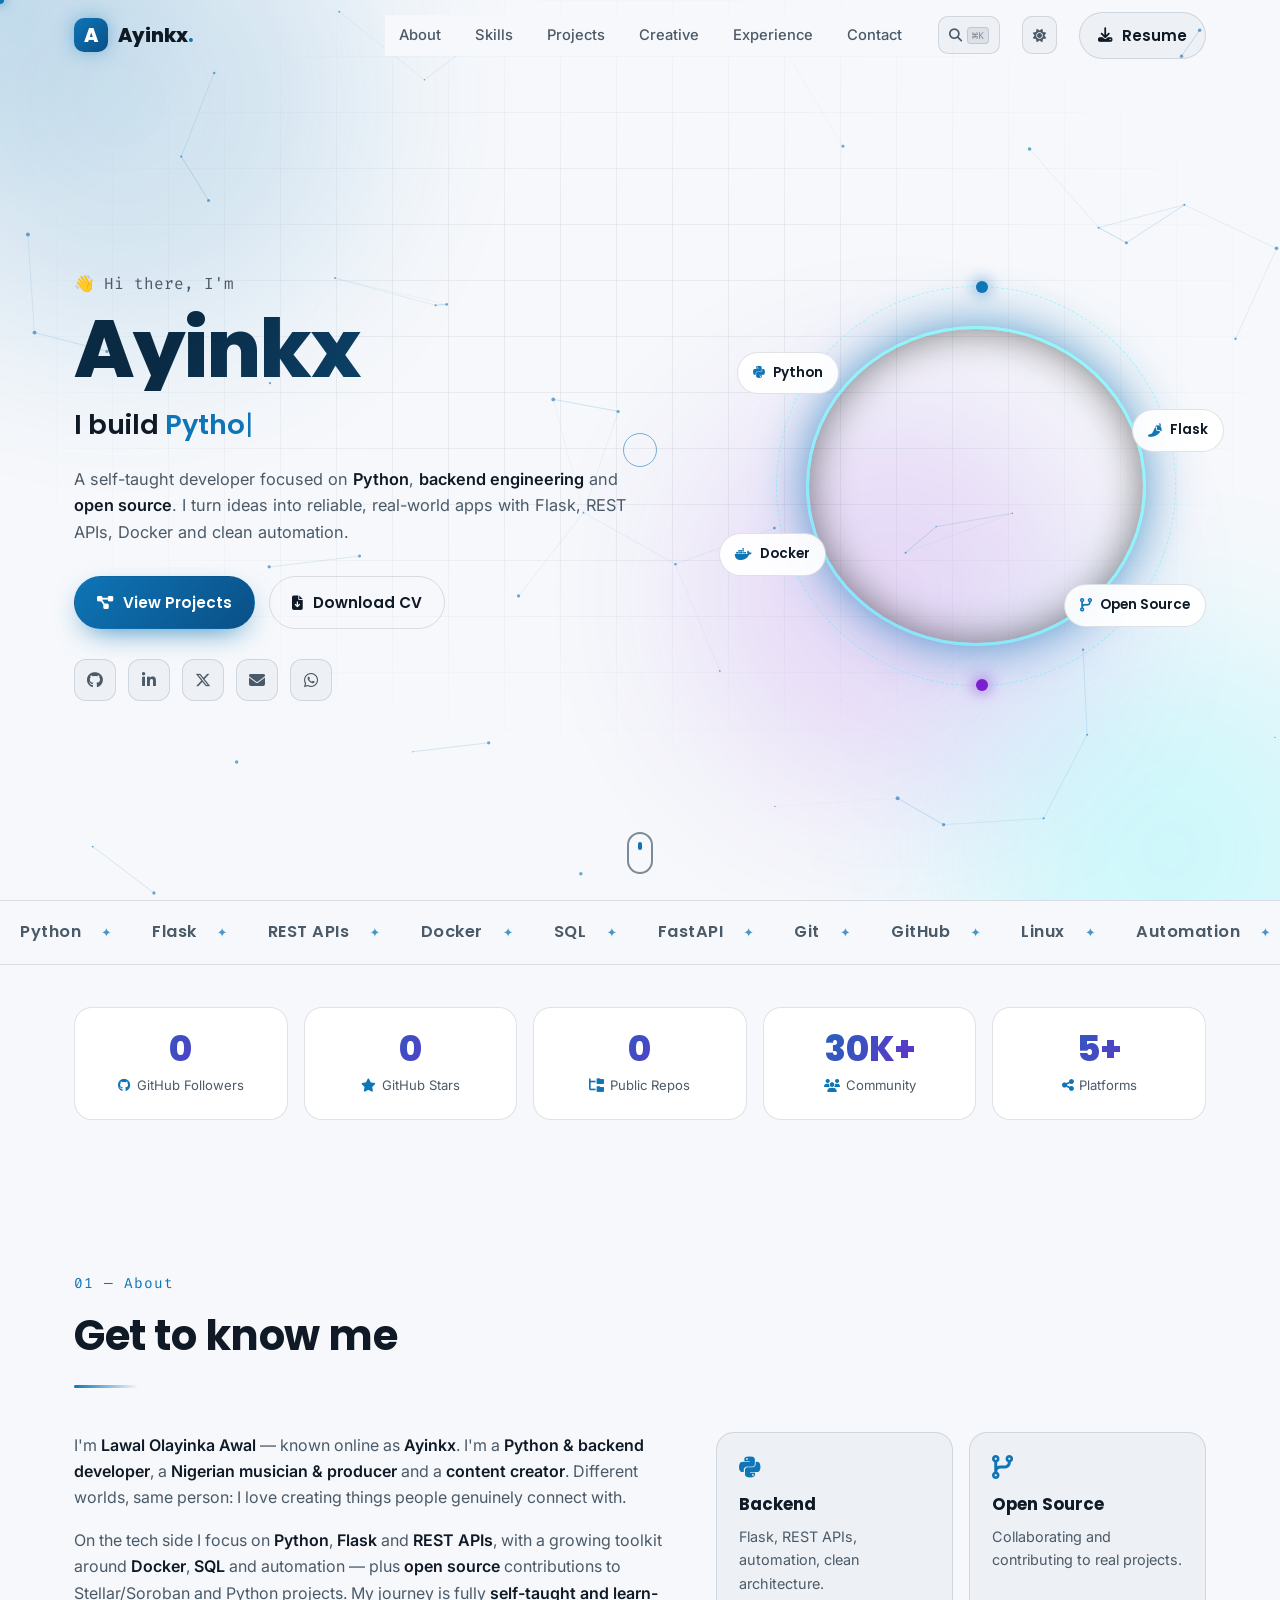
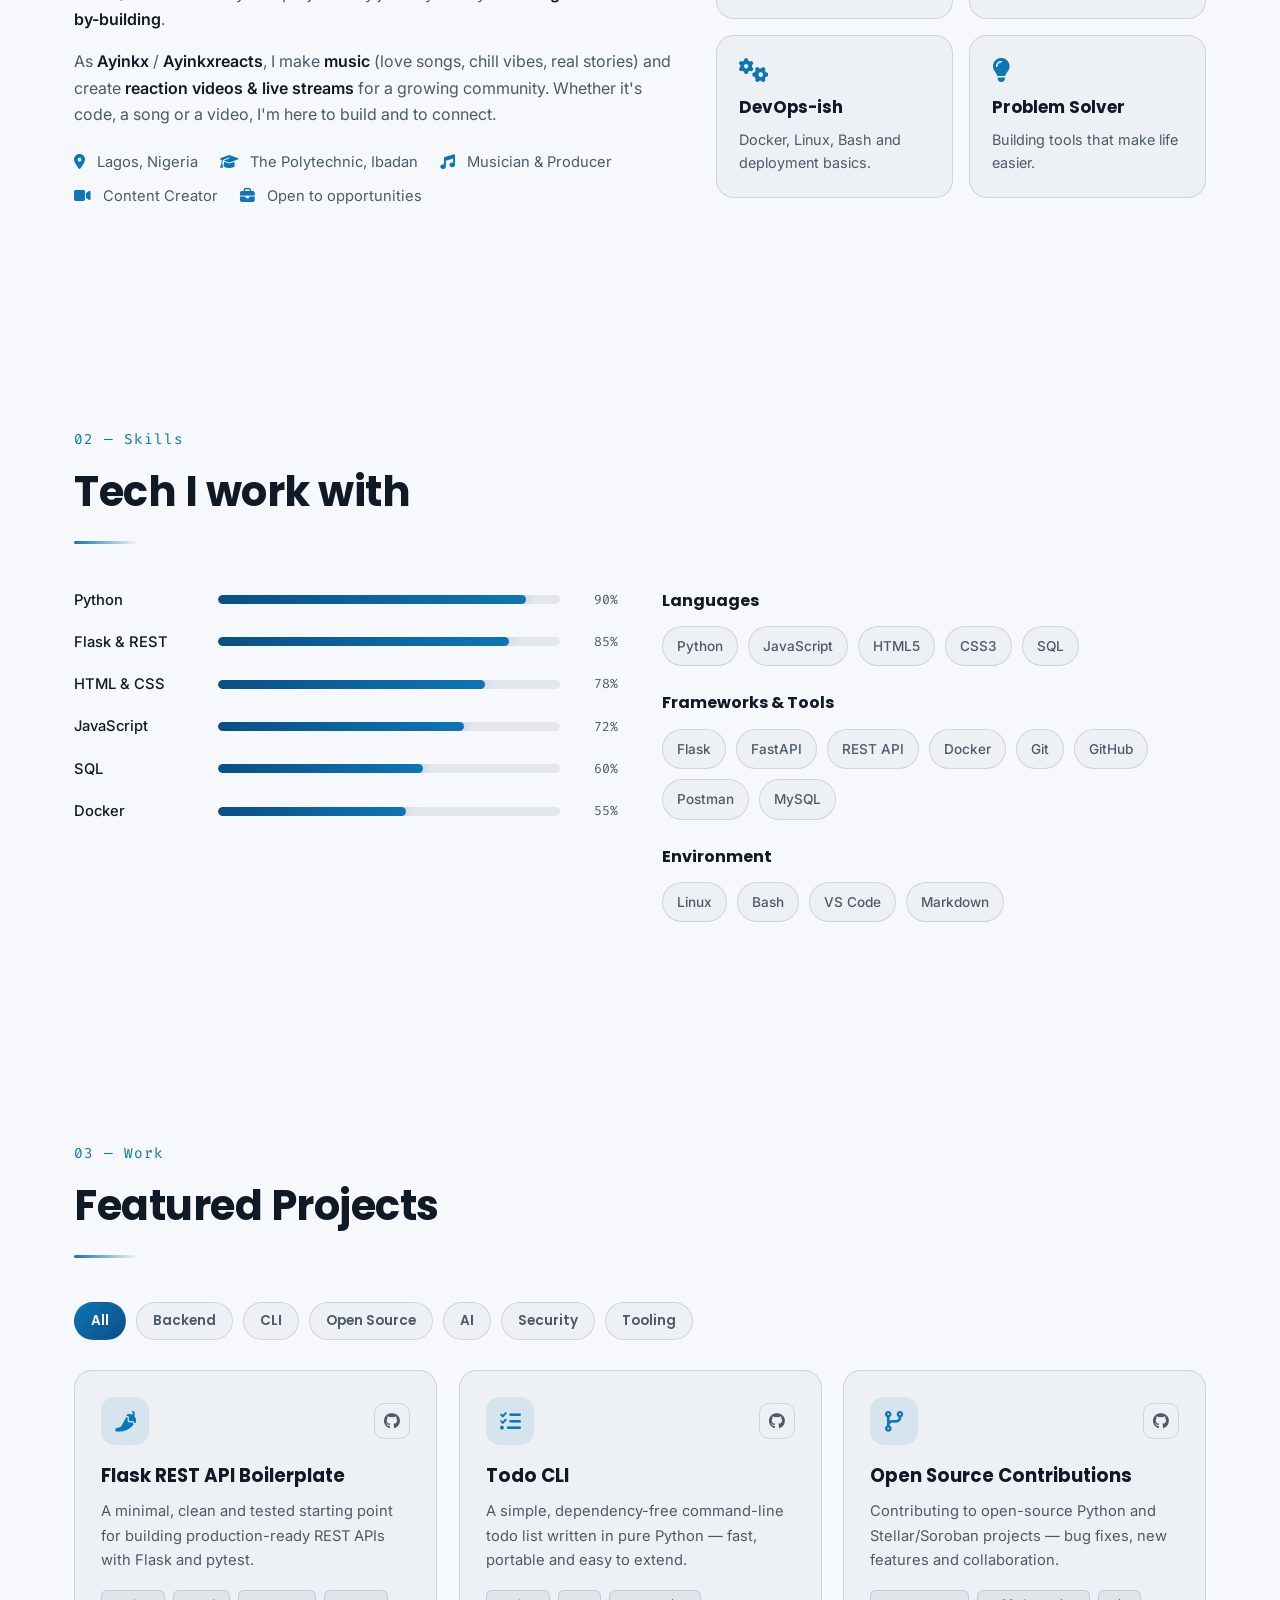
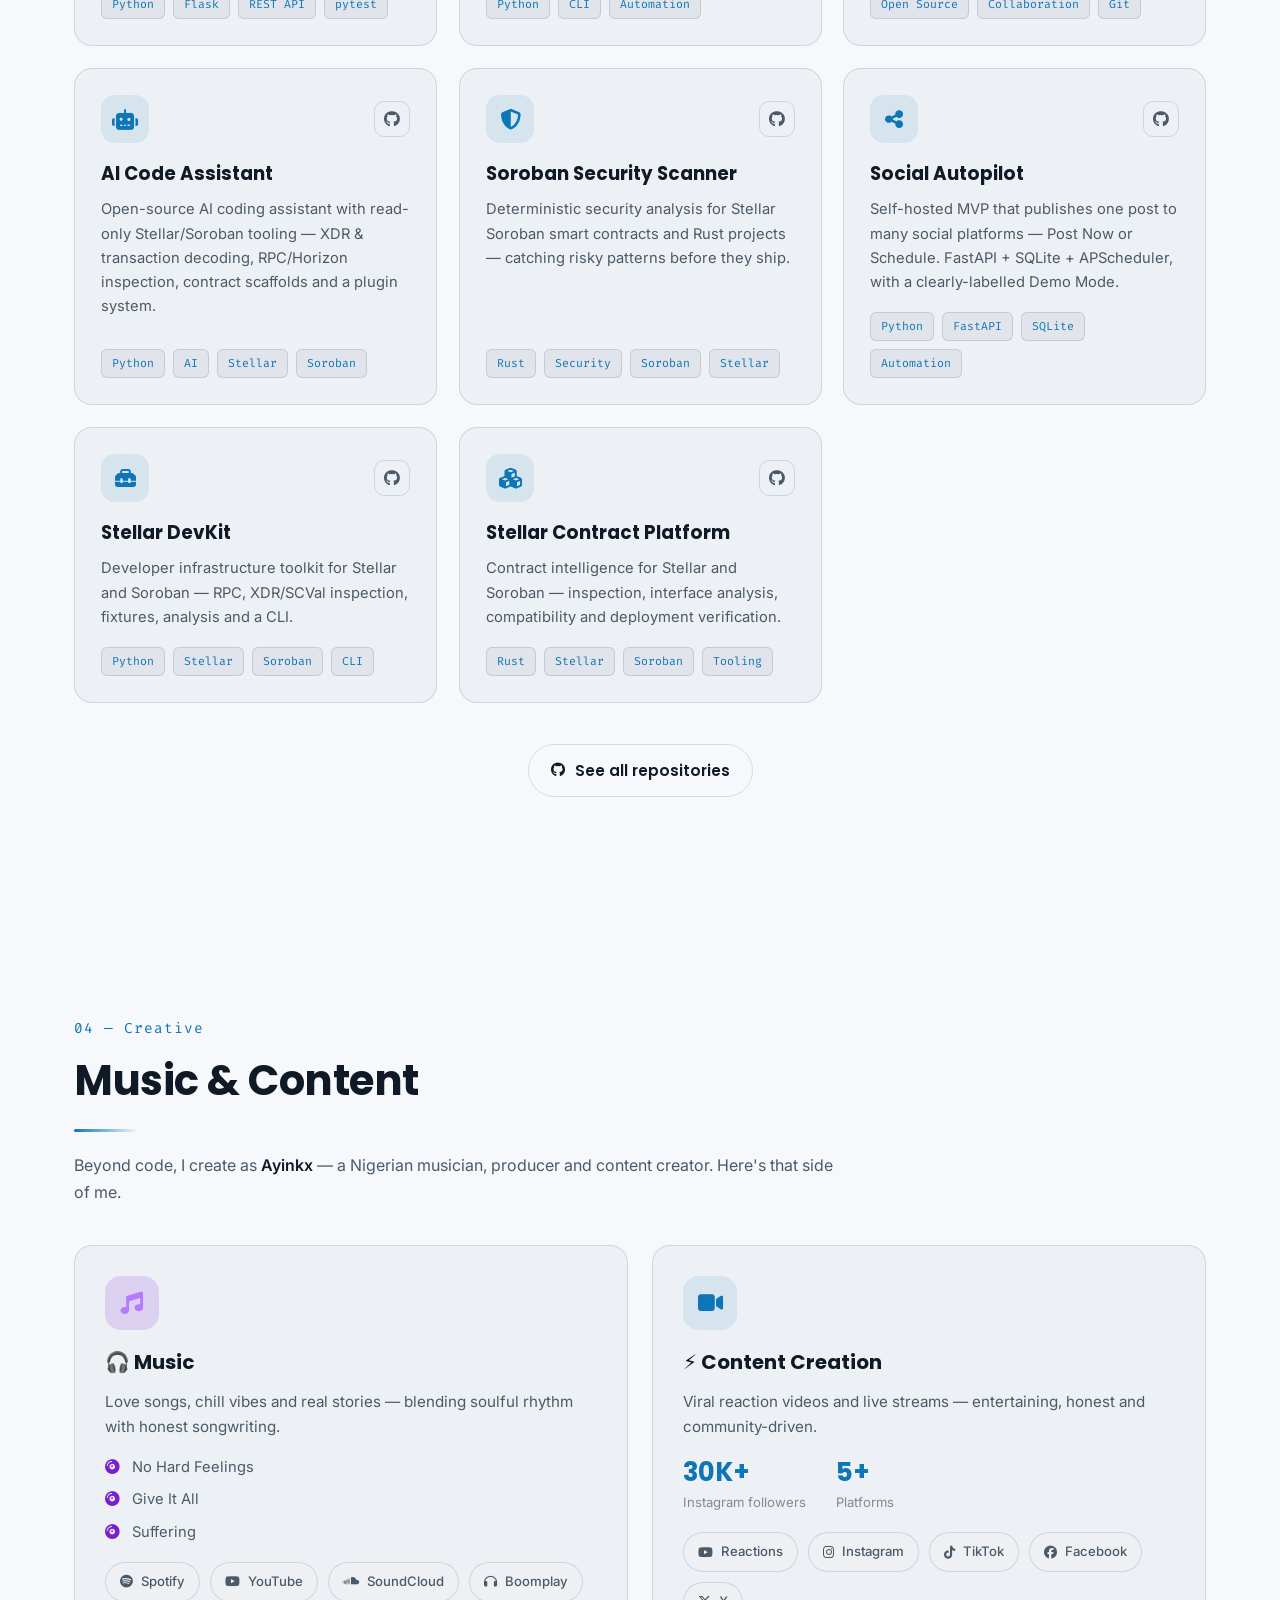
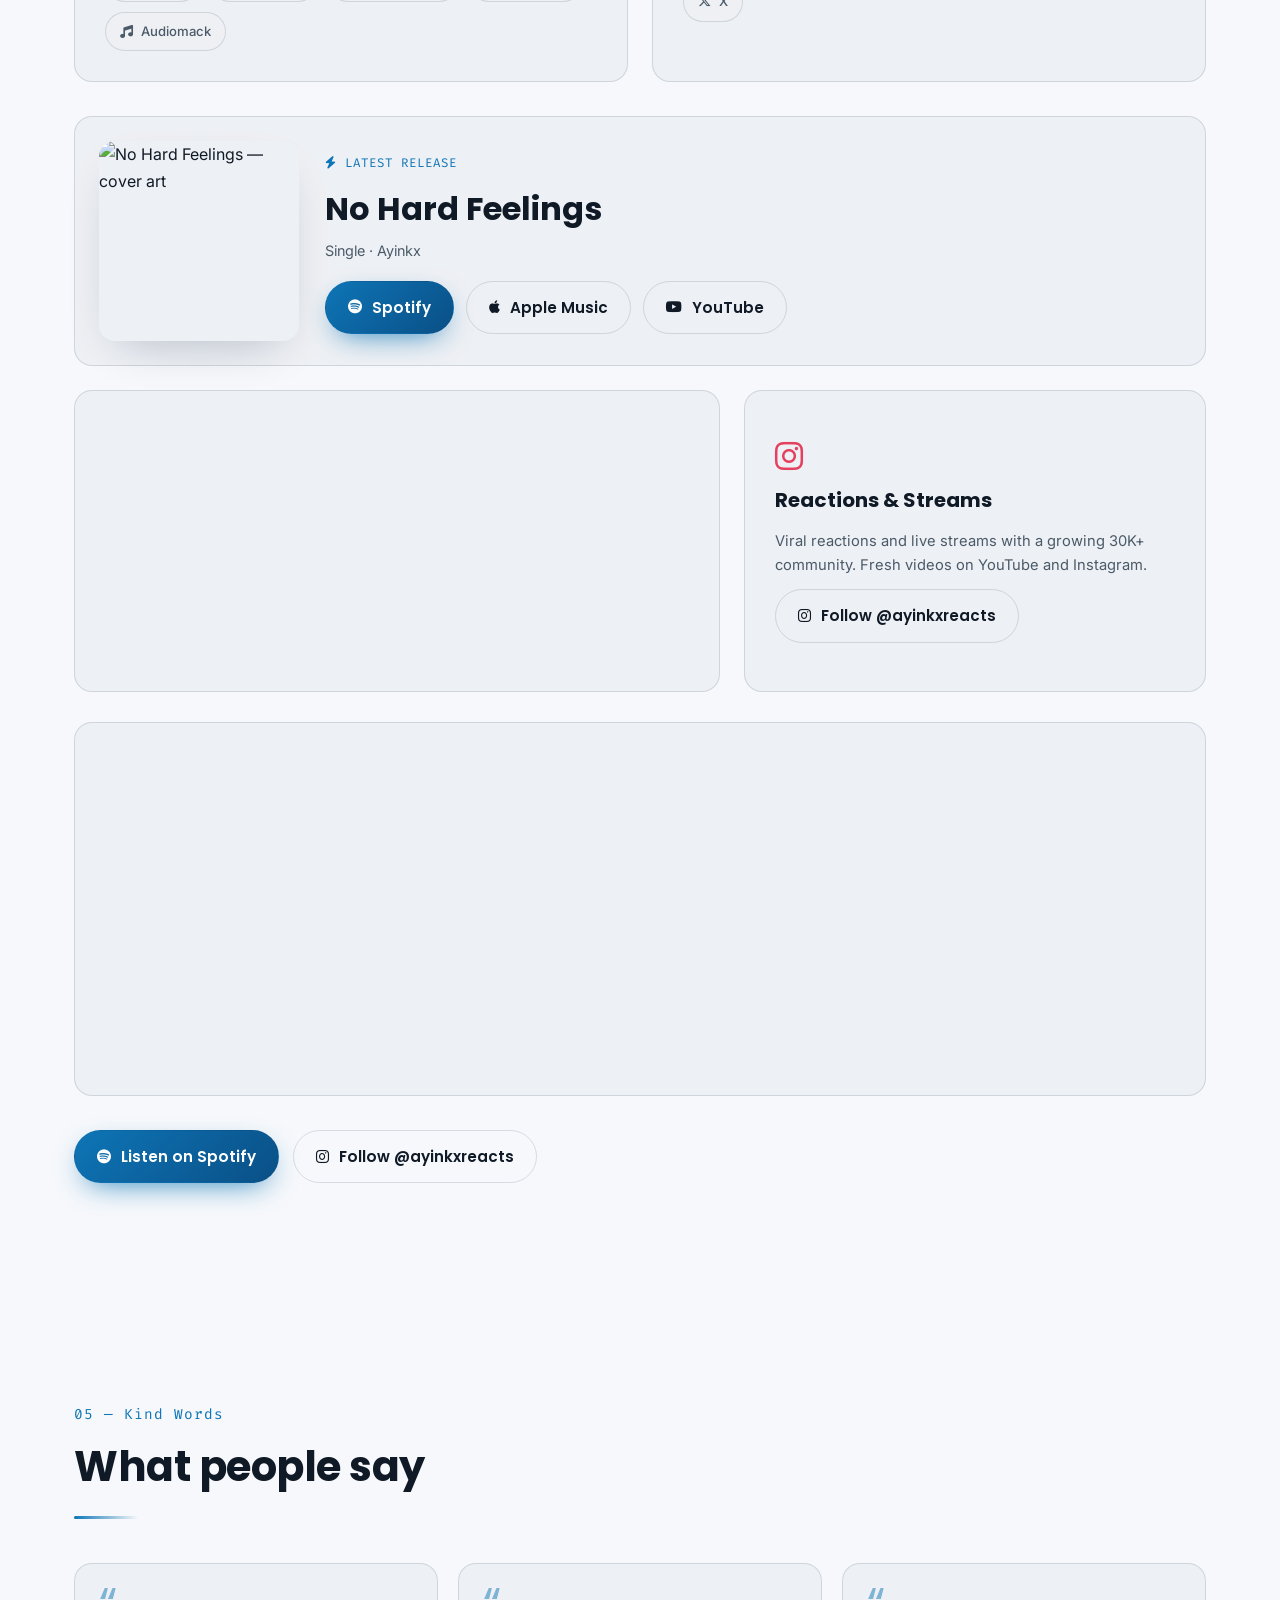
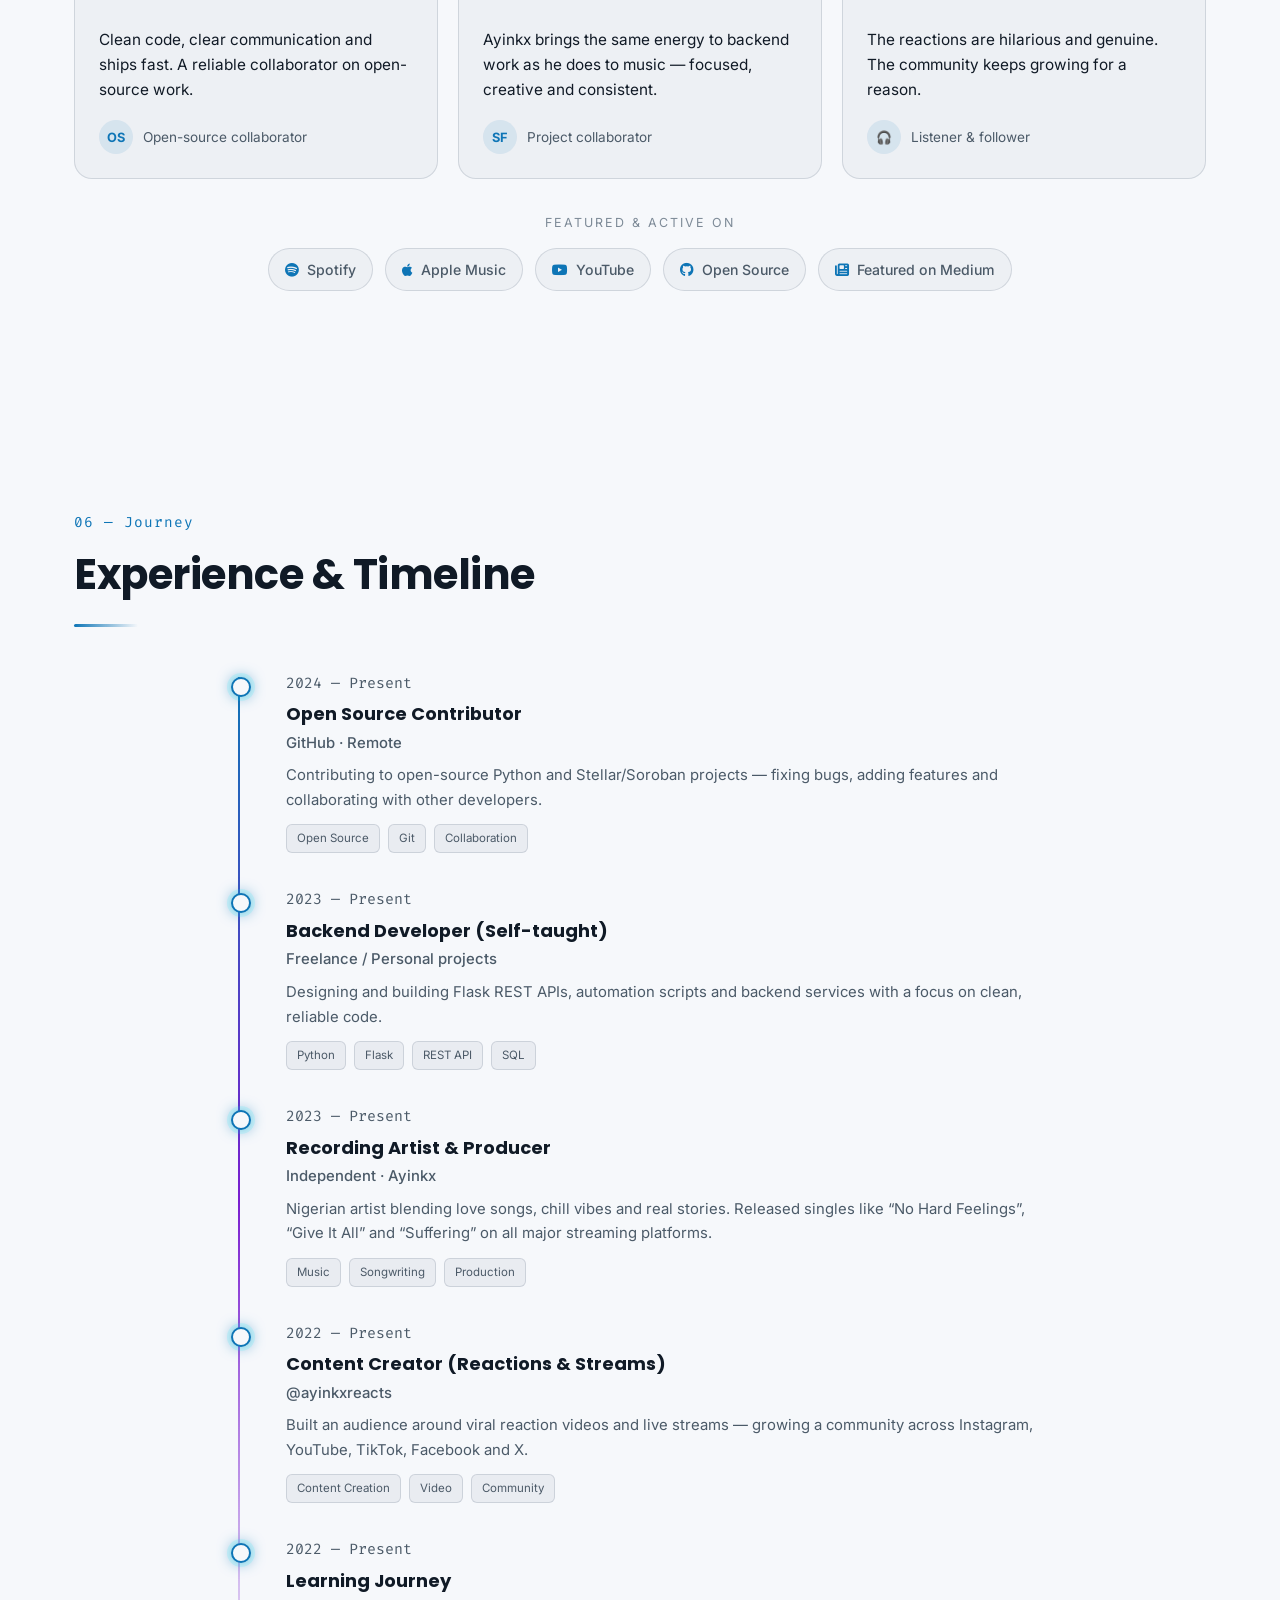
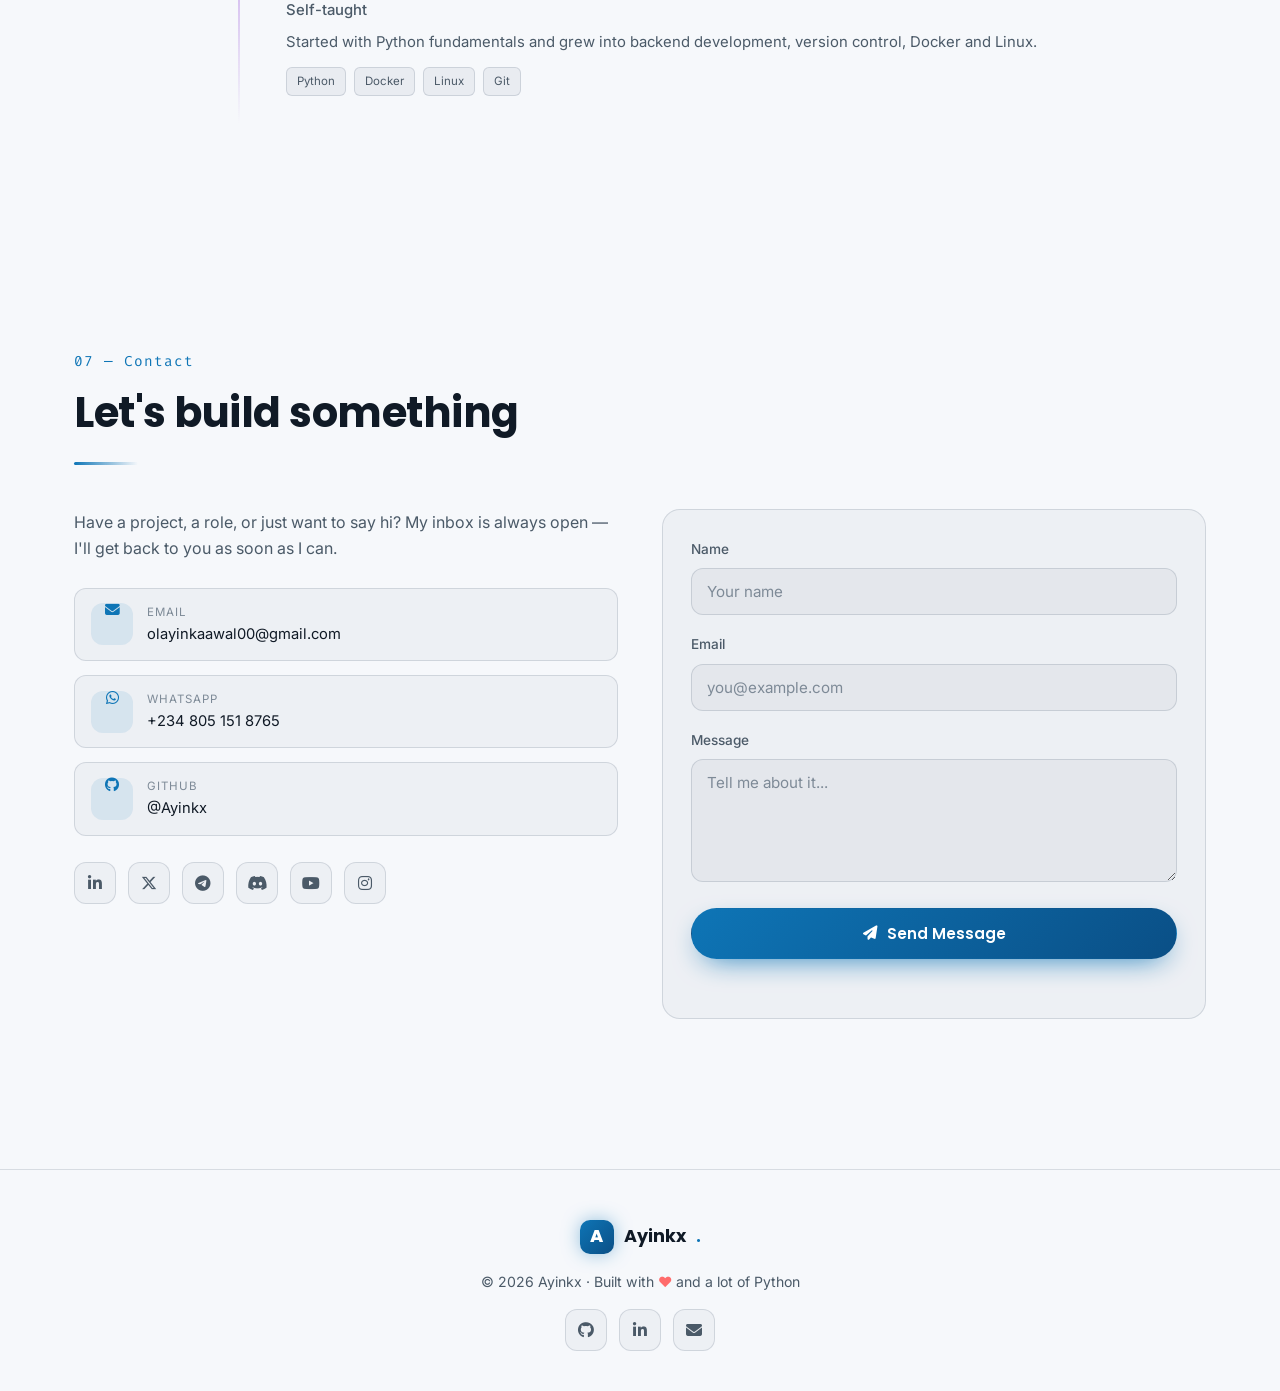
==== commit b62d9617: "Remove guessed domain references (canonical/sitemap) until a real URL is set" ====
--- a/index.html
+++ b/index.html
@@ -9,7 +9,6 @@
   <meta name="author" content="Lawal Olayinka Awal (Ayinkx)" />
   <meta name="keywords" content="Ayinkx, Lawal Olayinka Awal, Python developer, backend developer, Flask, REST API, open source, Nigerian musician, content creator, portfolio" />
   <meta name="theme-color" content="#0D1117" />
-  <link rel="canonical" href="https://ayinkx.vercel.app/" />
   <meta name="robots" content="index, follow" />
 
   <meta property="og:type" content="website" />
@@ -46,7 +45,6 @@
       "name": "Lawal Olayinka Awal",
       "alternateName": "Ayinkx",
       "jobTitle": "Python & Backend Developer",
-      "url": "https://ayinkx.vercel.app/",
       "image": "https://github.com/Ayinkx.png",
       "email": "olayinkaawal00@gmail.com",
       "address": { "@type": "PostalAddress", "addressLocality": "Lagos", "addressCountry": "NG" },
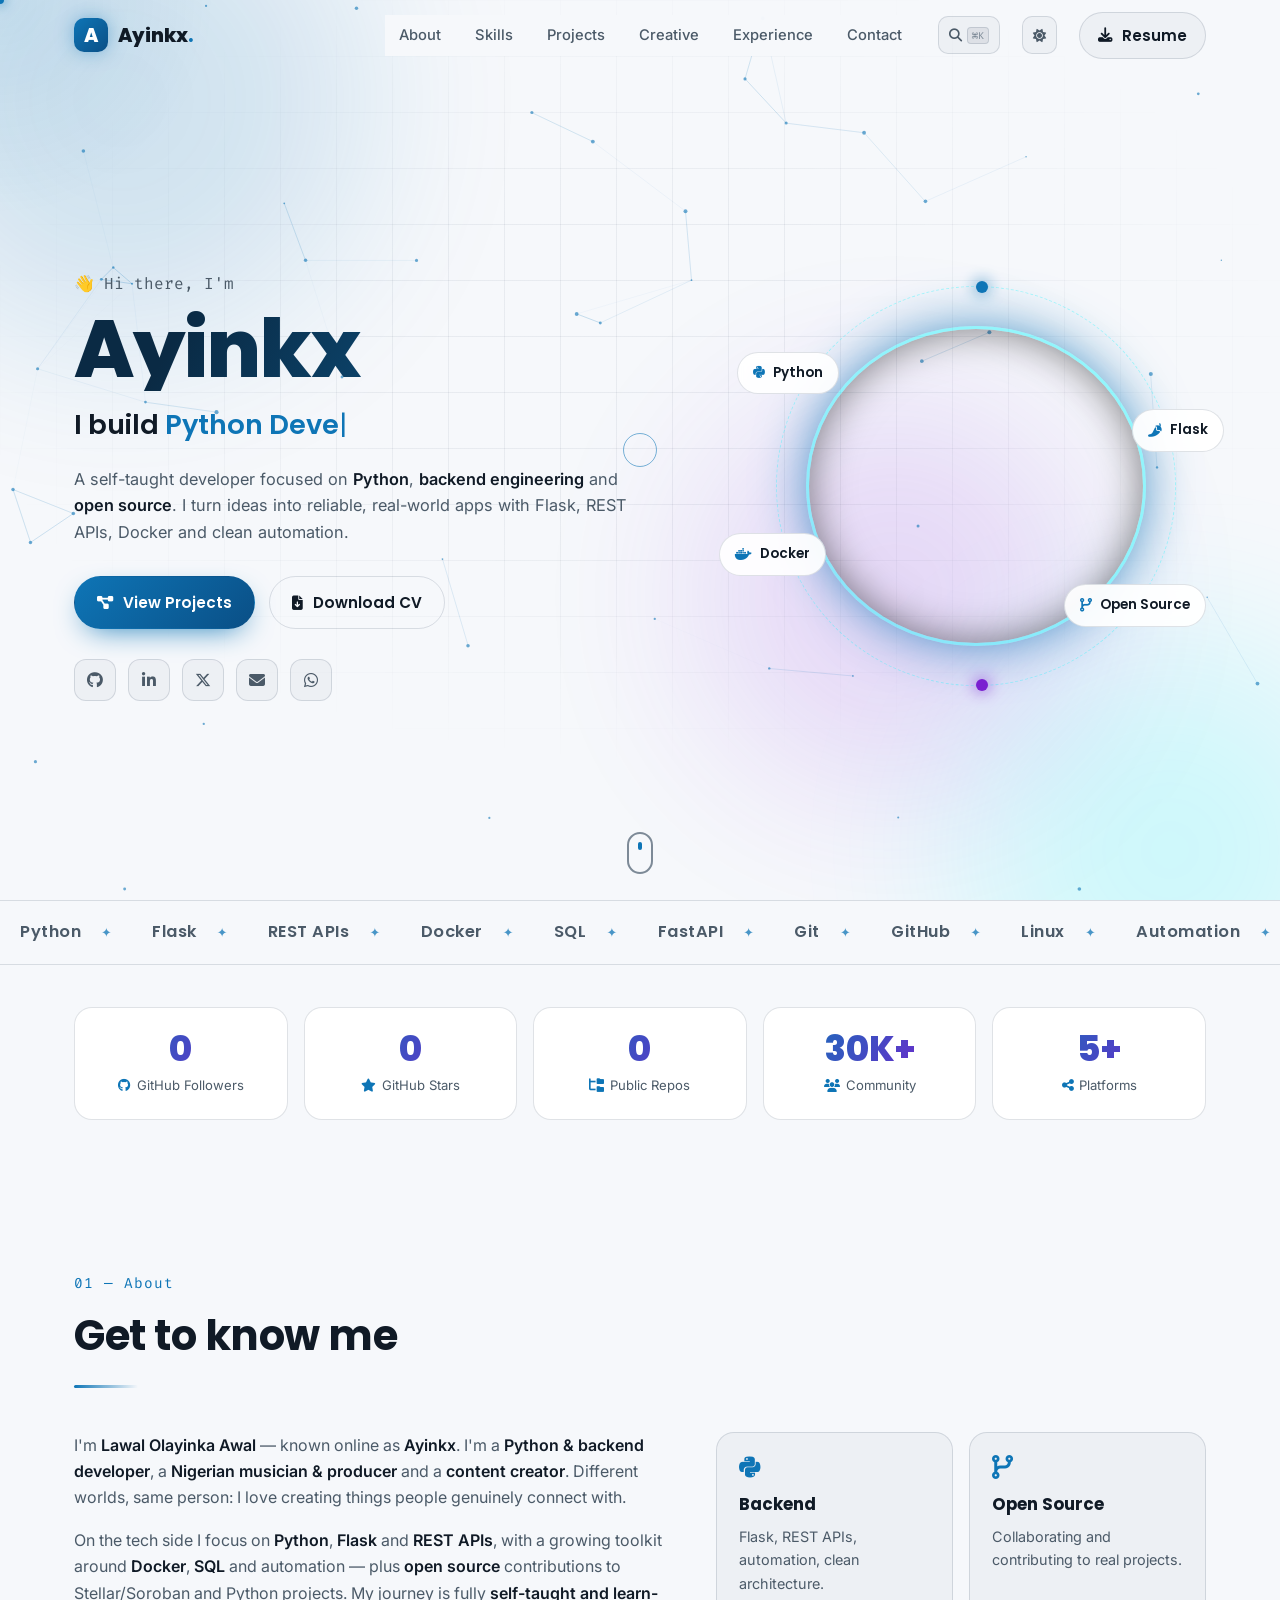
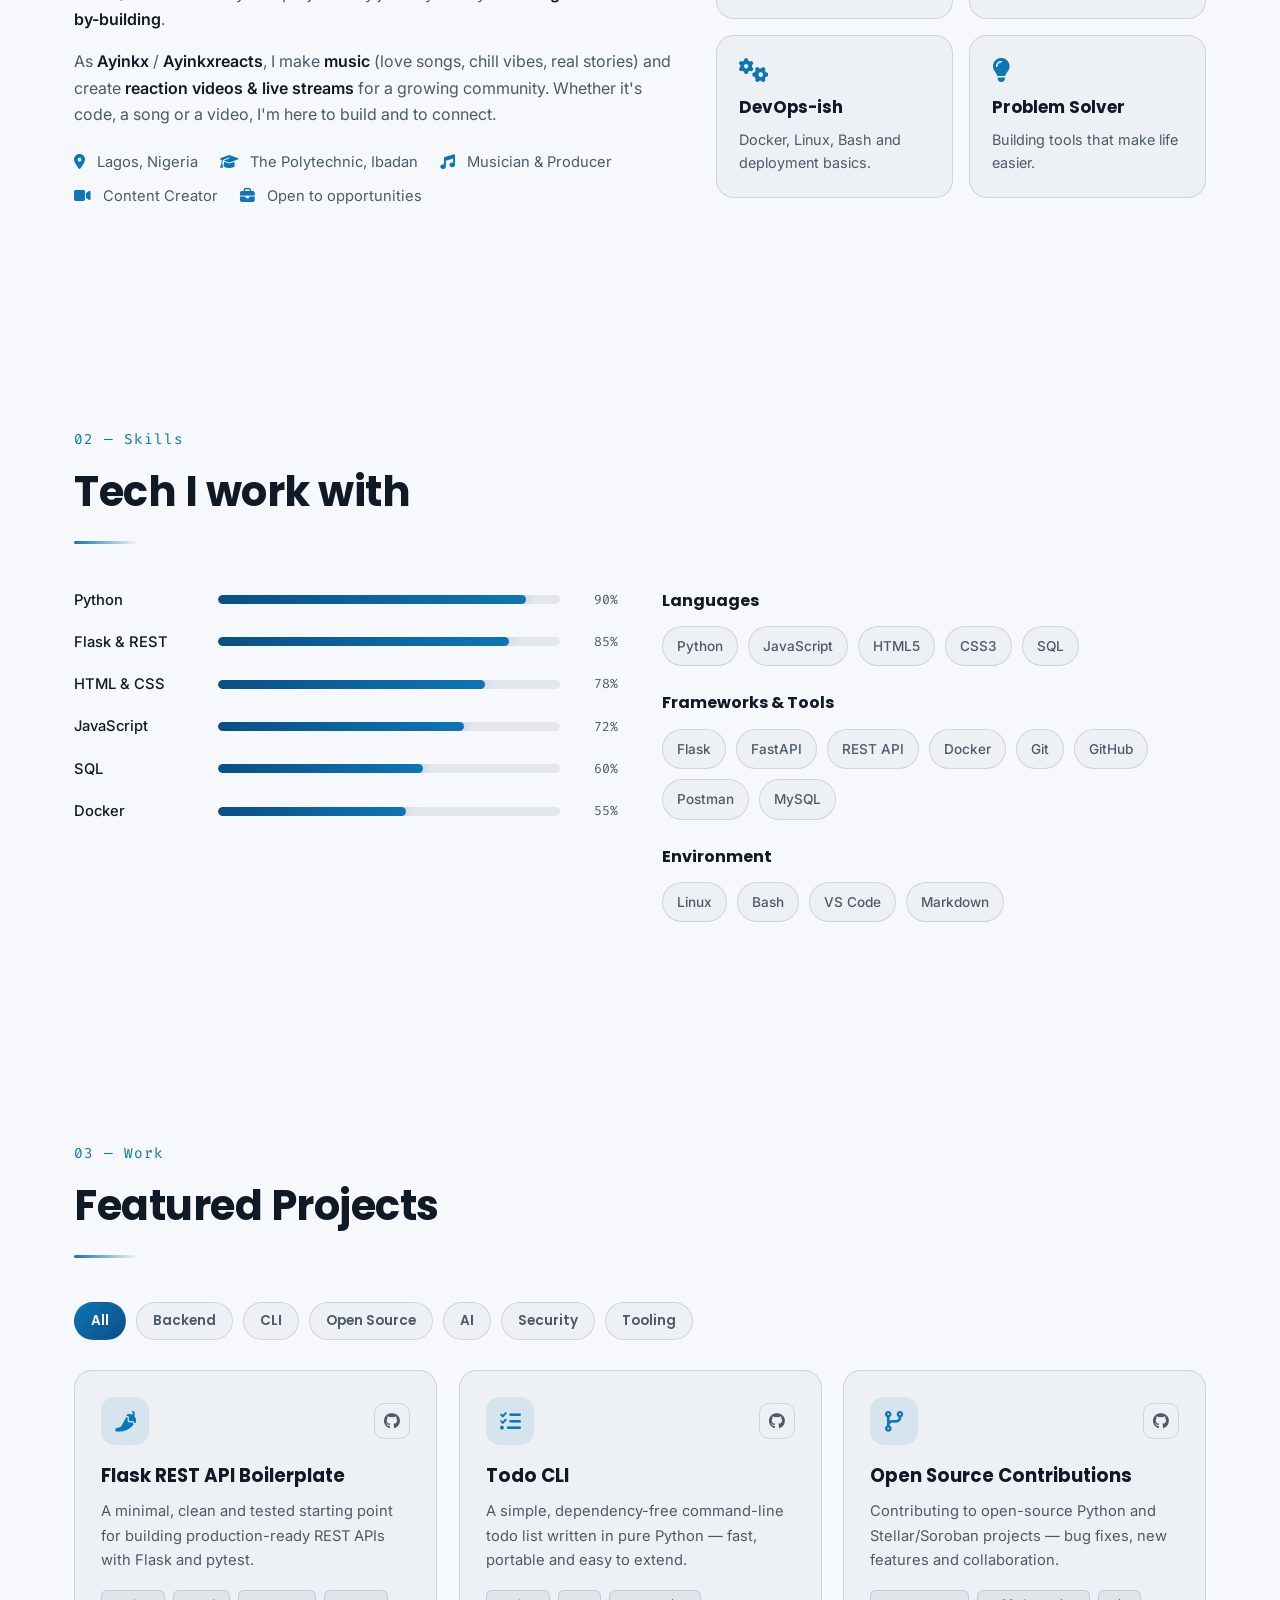
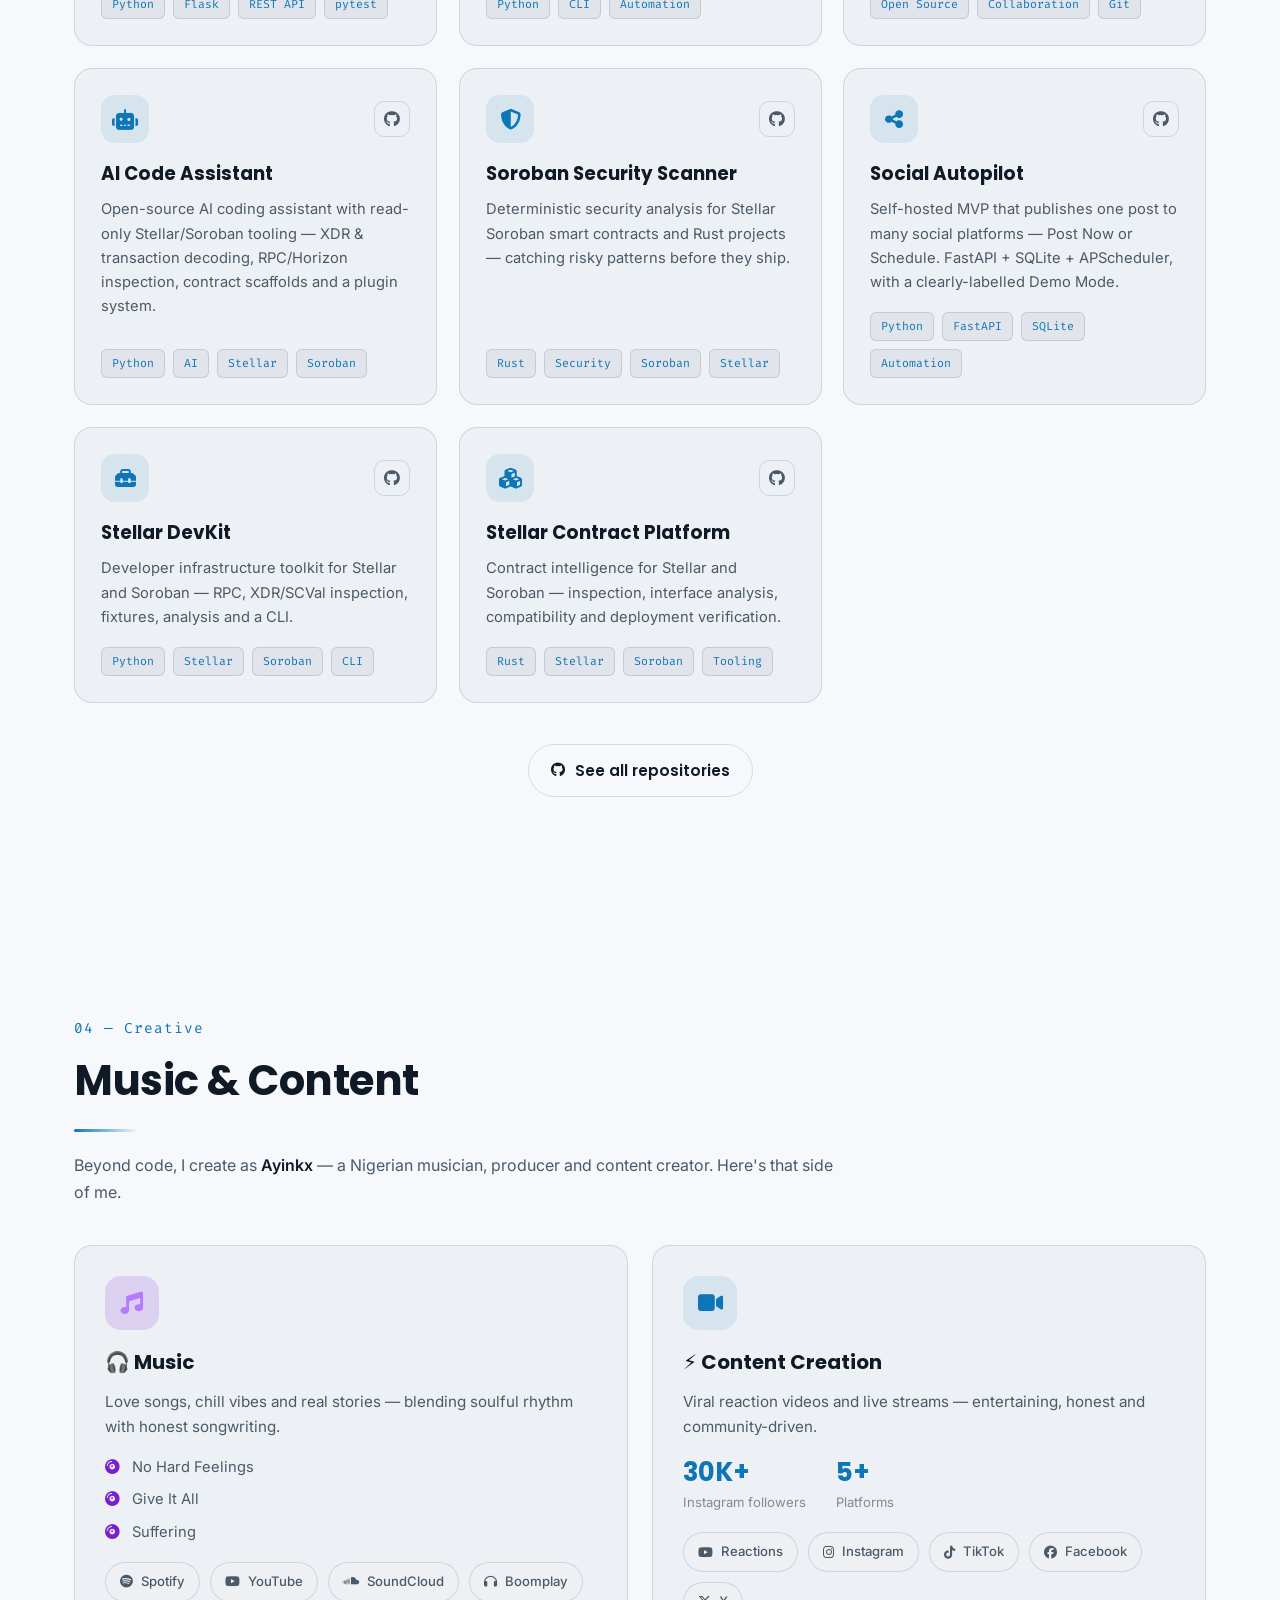
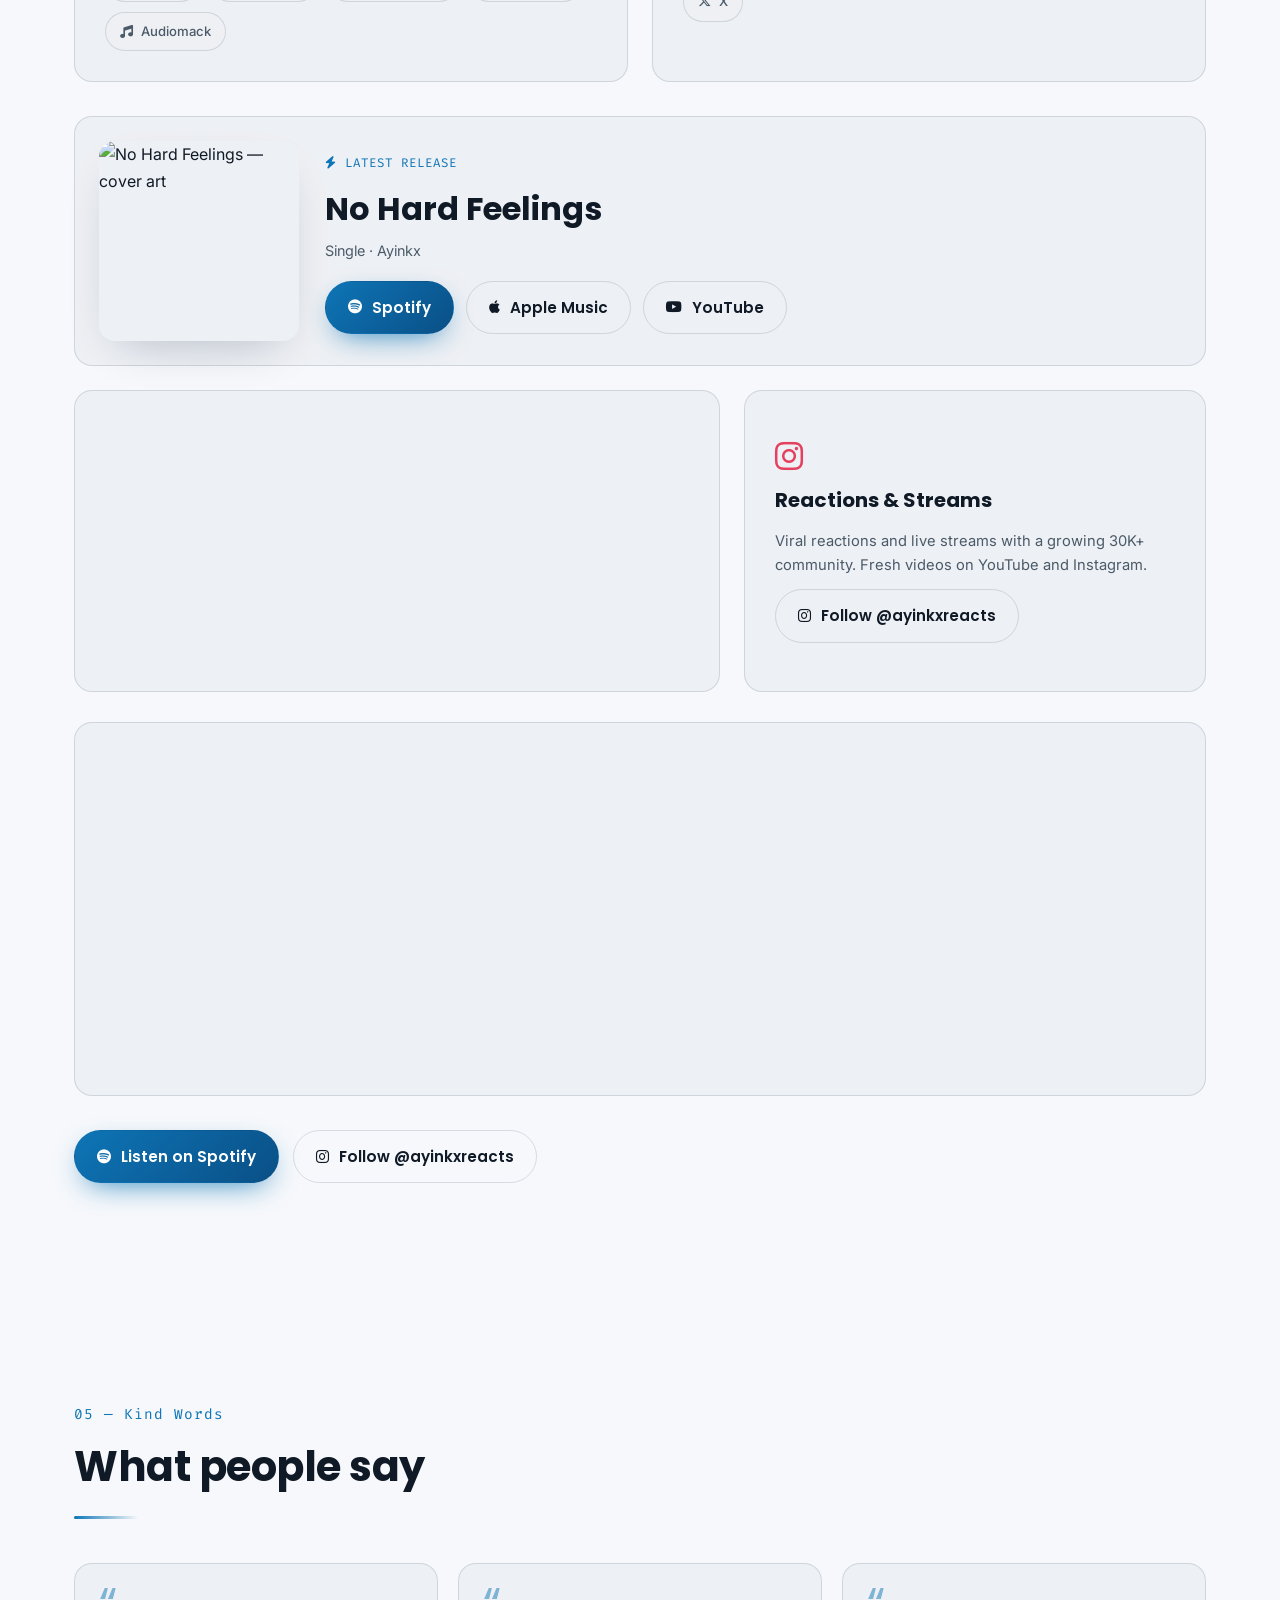
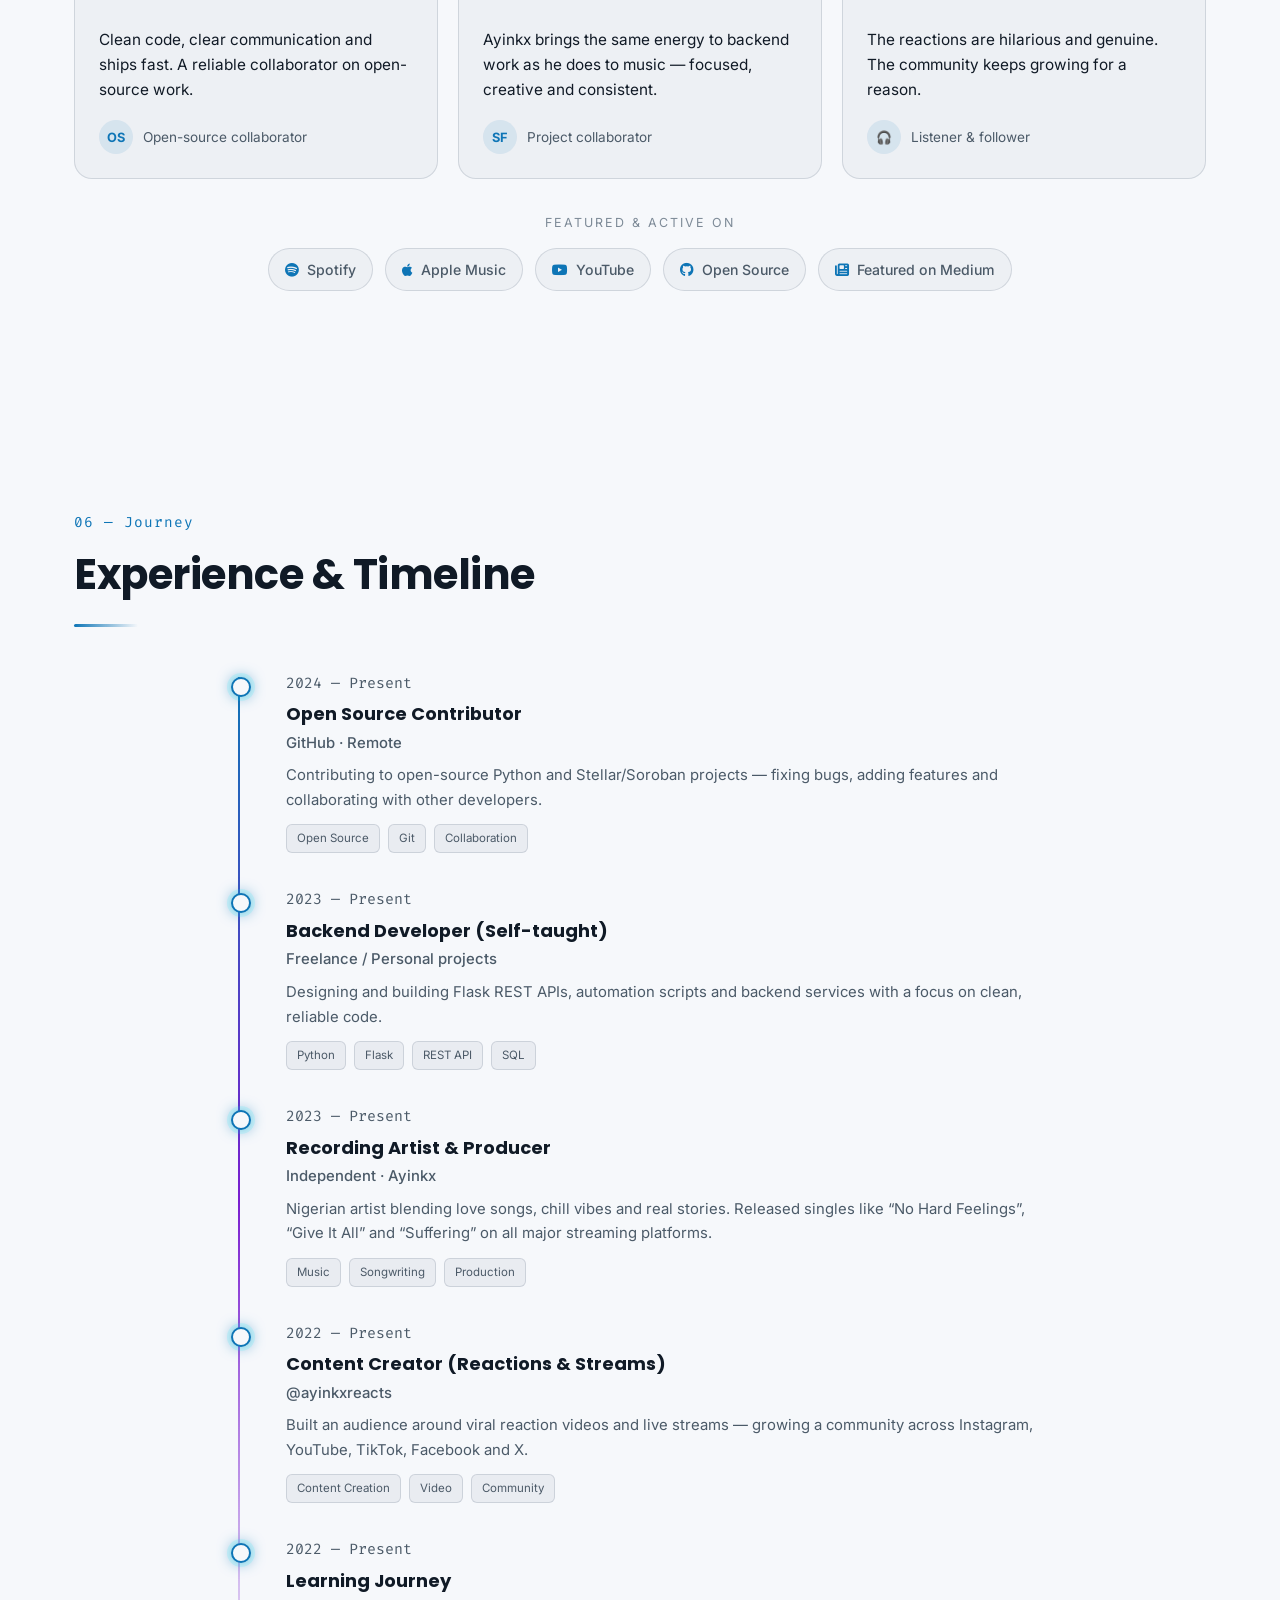
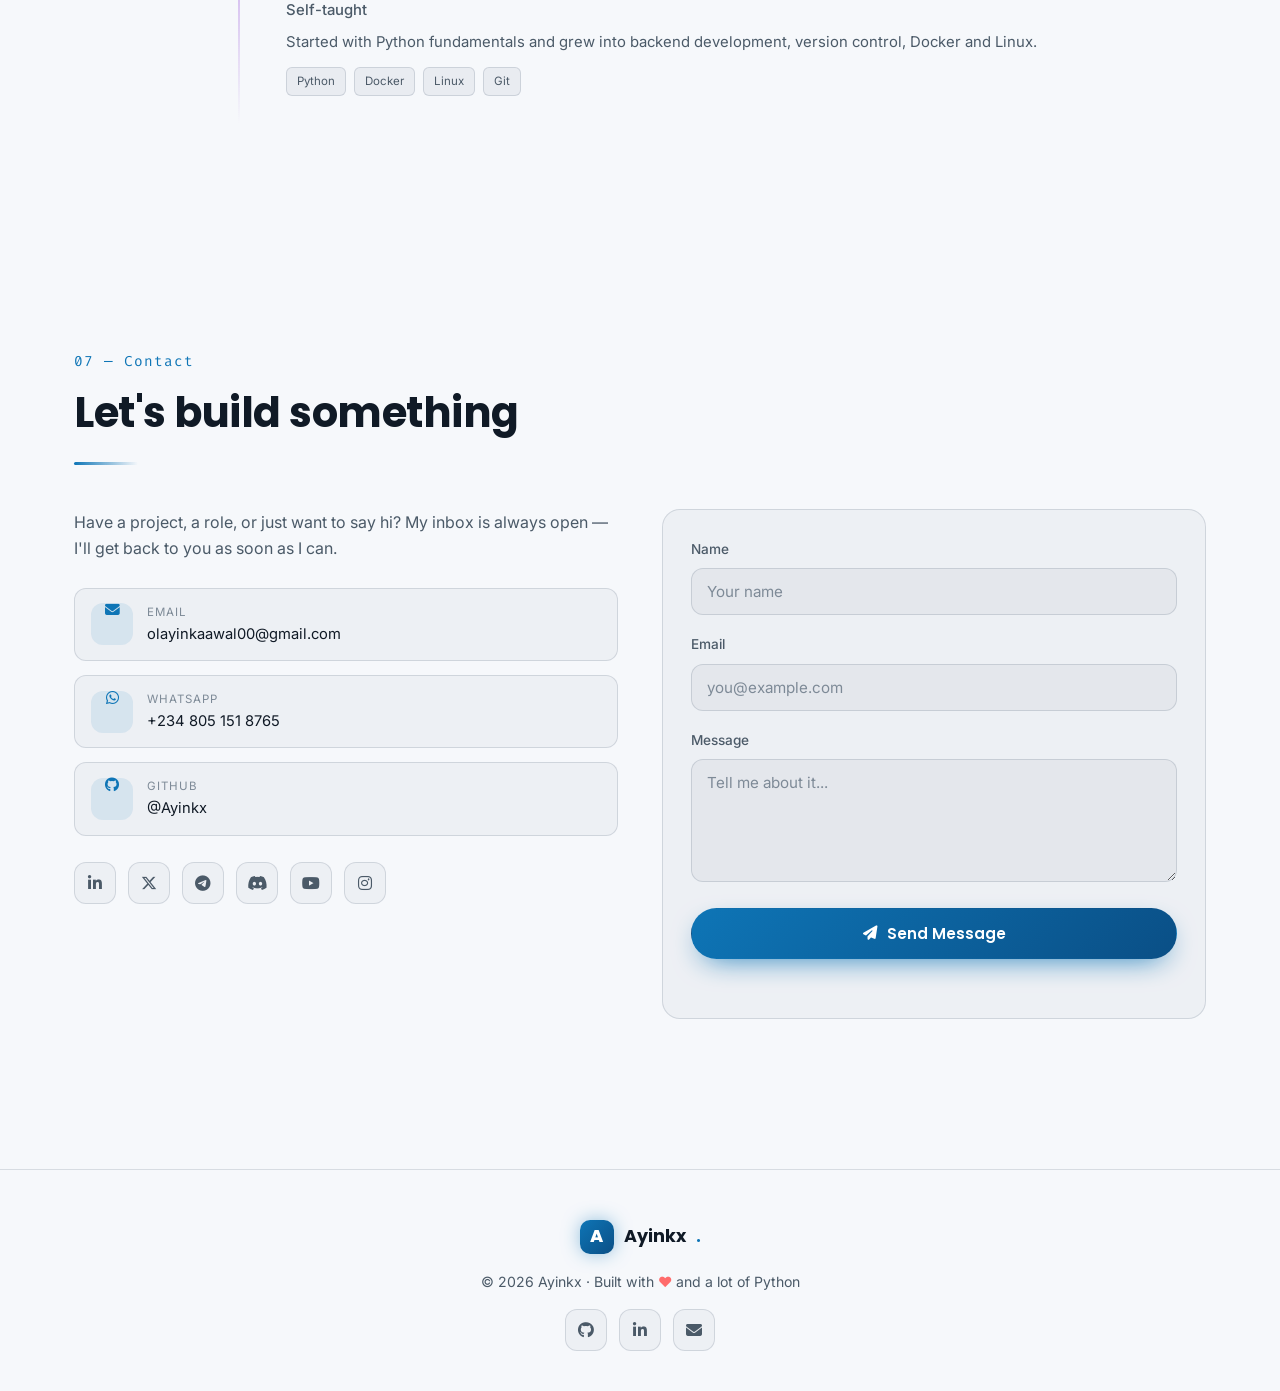
==== commit 6ff7f95d: "Point SEO tags at the live free GitHub Pages URL" ====
--- a/index.html
+++ b/index.html
@@ -10,6 +10,7 @@
   <meta name="keywords" content="Ayinkx, Lawal Olayinka Awal, Python developer, backend developer, Flask, REST API, open source, Nigerian musician, content creator, portfolio" />
   <meta name="theme-color" content="#0D1117" />
   <meta name="robots" content="index, follow" />
+  <link rel="canonical" href="https://ayinkx.github.io/portfolio/" />
 
   <meta property="og:type" content="website" />
   <meta property="og:site_name" content="Ayinkx" />
@@ -18,6 +19,7 @@
   <meta property="og:image" content="https://raw.githubusercontent.com/Ayinkx/portfolio/main/assets/og-image.png" />
   <meta property="og:image:width" content="1200" />
   <meta property="og:image:height" content="630" />
+  <meta property="og:url" content="https://ayinkx.github.io/portfolio/" />
   <meta name="twitter:card" content="summary_large_image" />
   <meta name="twitter:title" content="Ayinkx — Python &amp; Backend Developer" />
   <meta name="twitter:description" content="Python &amp; backend developer · open-source contributor · musician &amp; content creator." />
@@ -45,6 +47,7 @@
       "name": "Lawal Olayinka Awal",
       "alternateName": "Ayinkx",
       "jobTitle": "Python & Backend Developer",
+      "url": "https://ayinkx.github.io/portfolio/",
       "image": "https://github.com/Ayinkx.png",
       "email": "olayinkaawal00@gmail.com",
       "address": { "@type": "PostalAddress", "addressLocality": "Lagos", "addressCountry": "NG" },
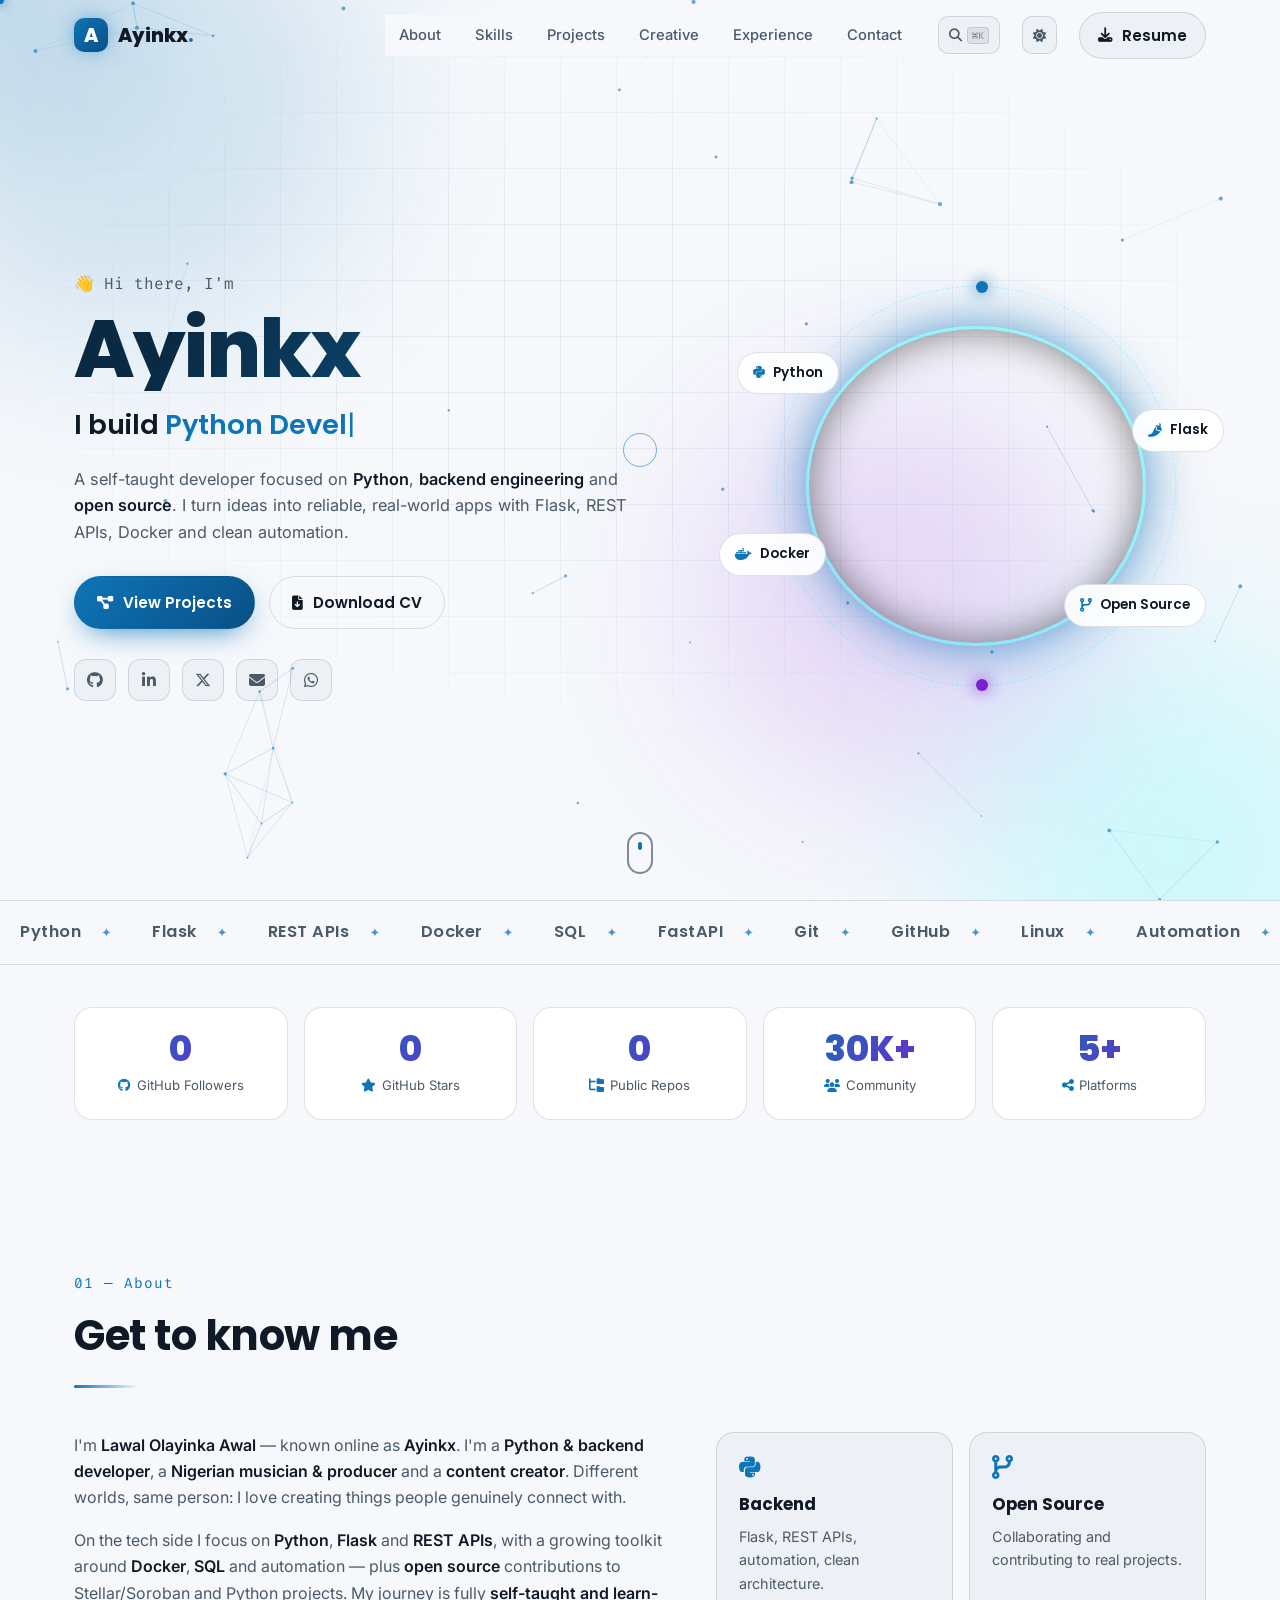
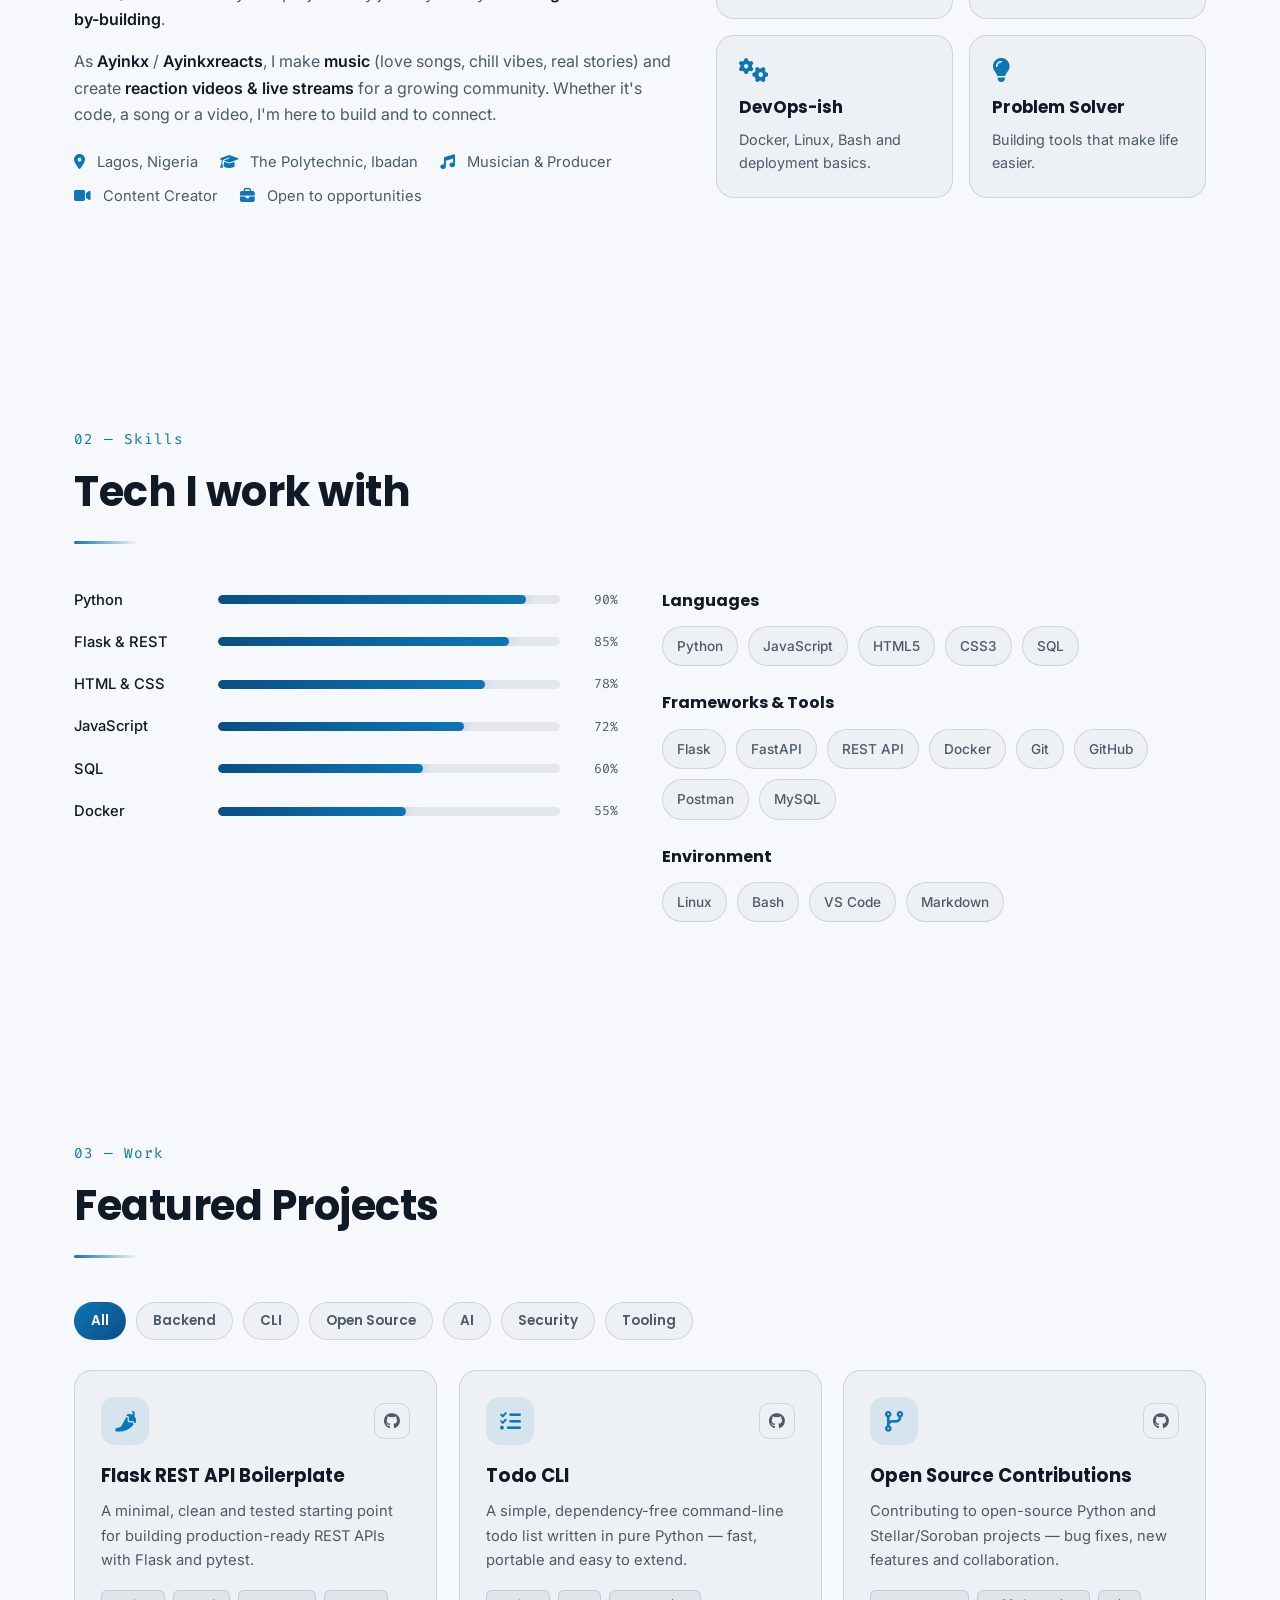
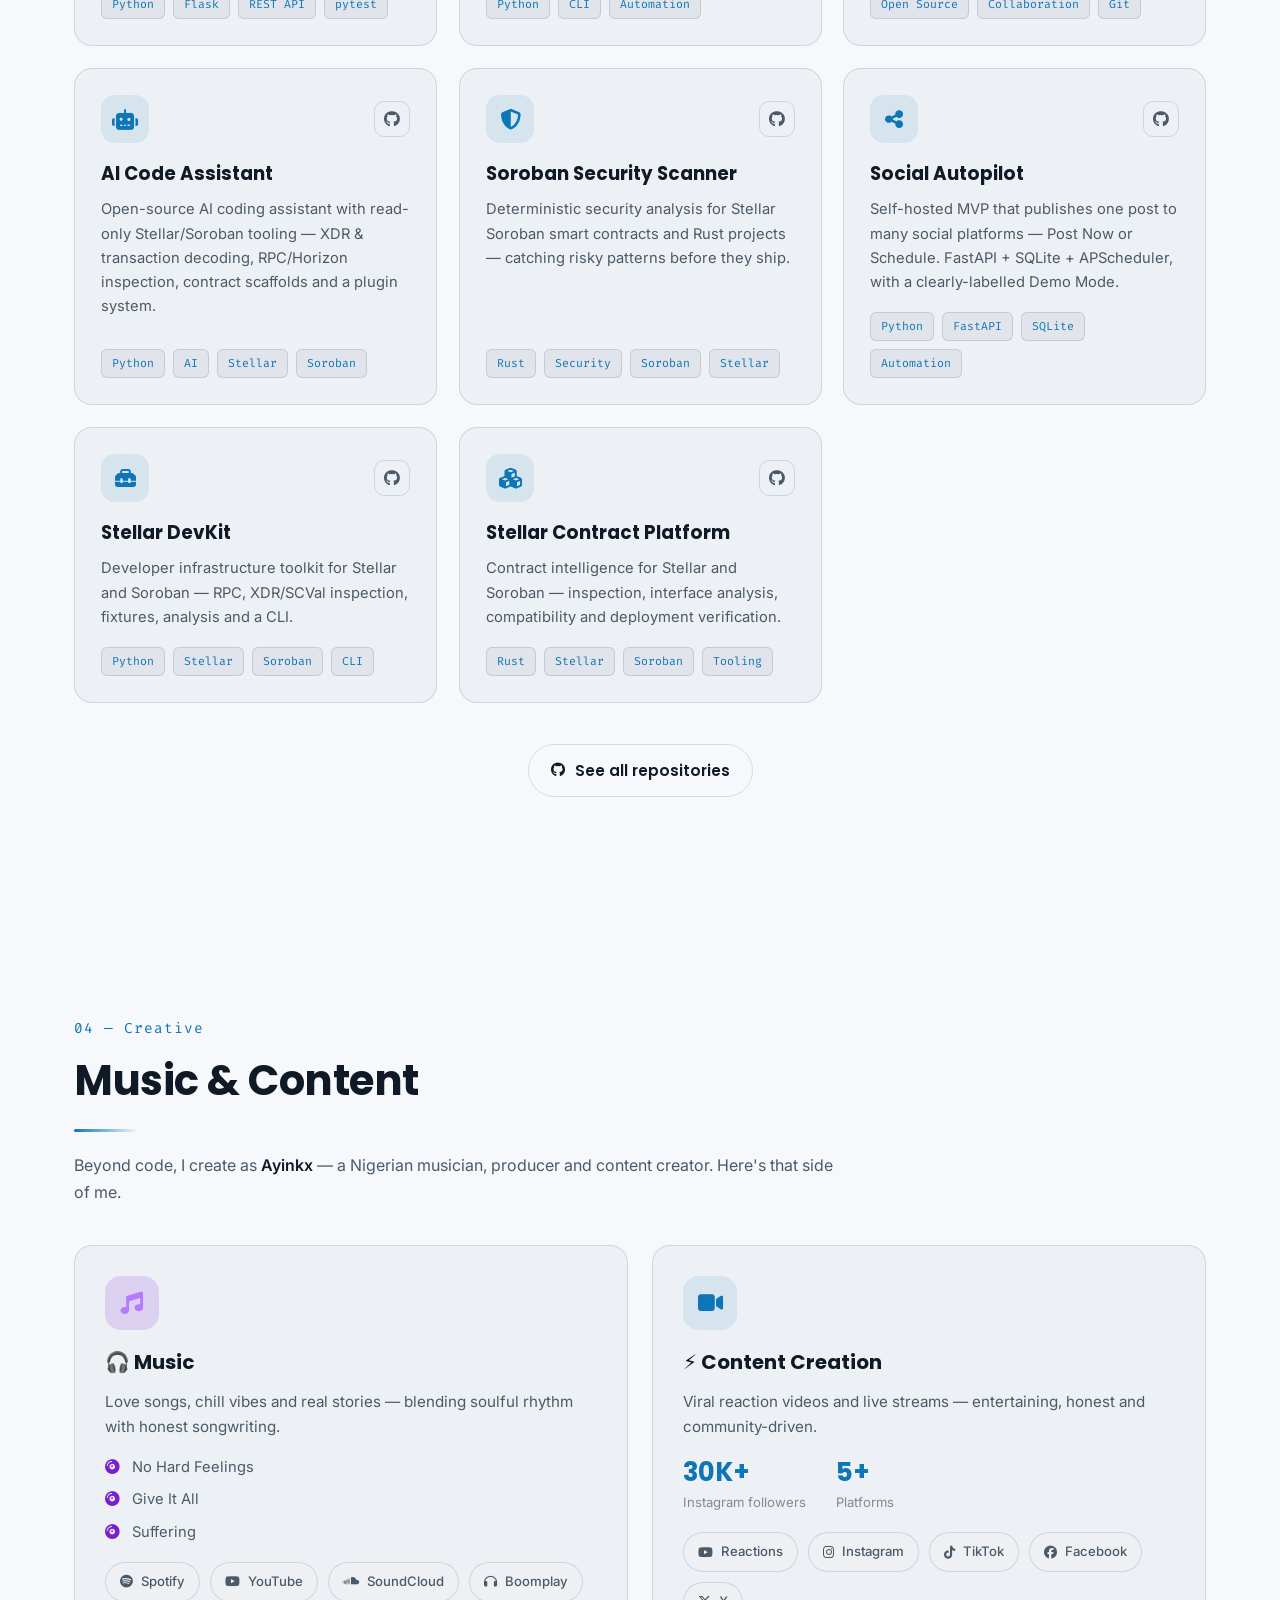
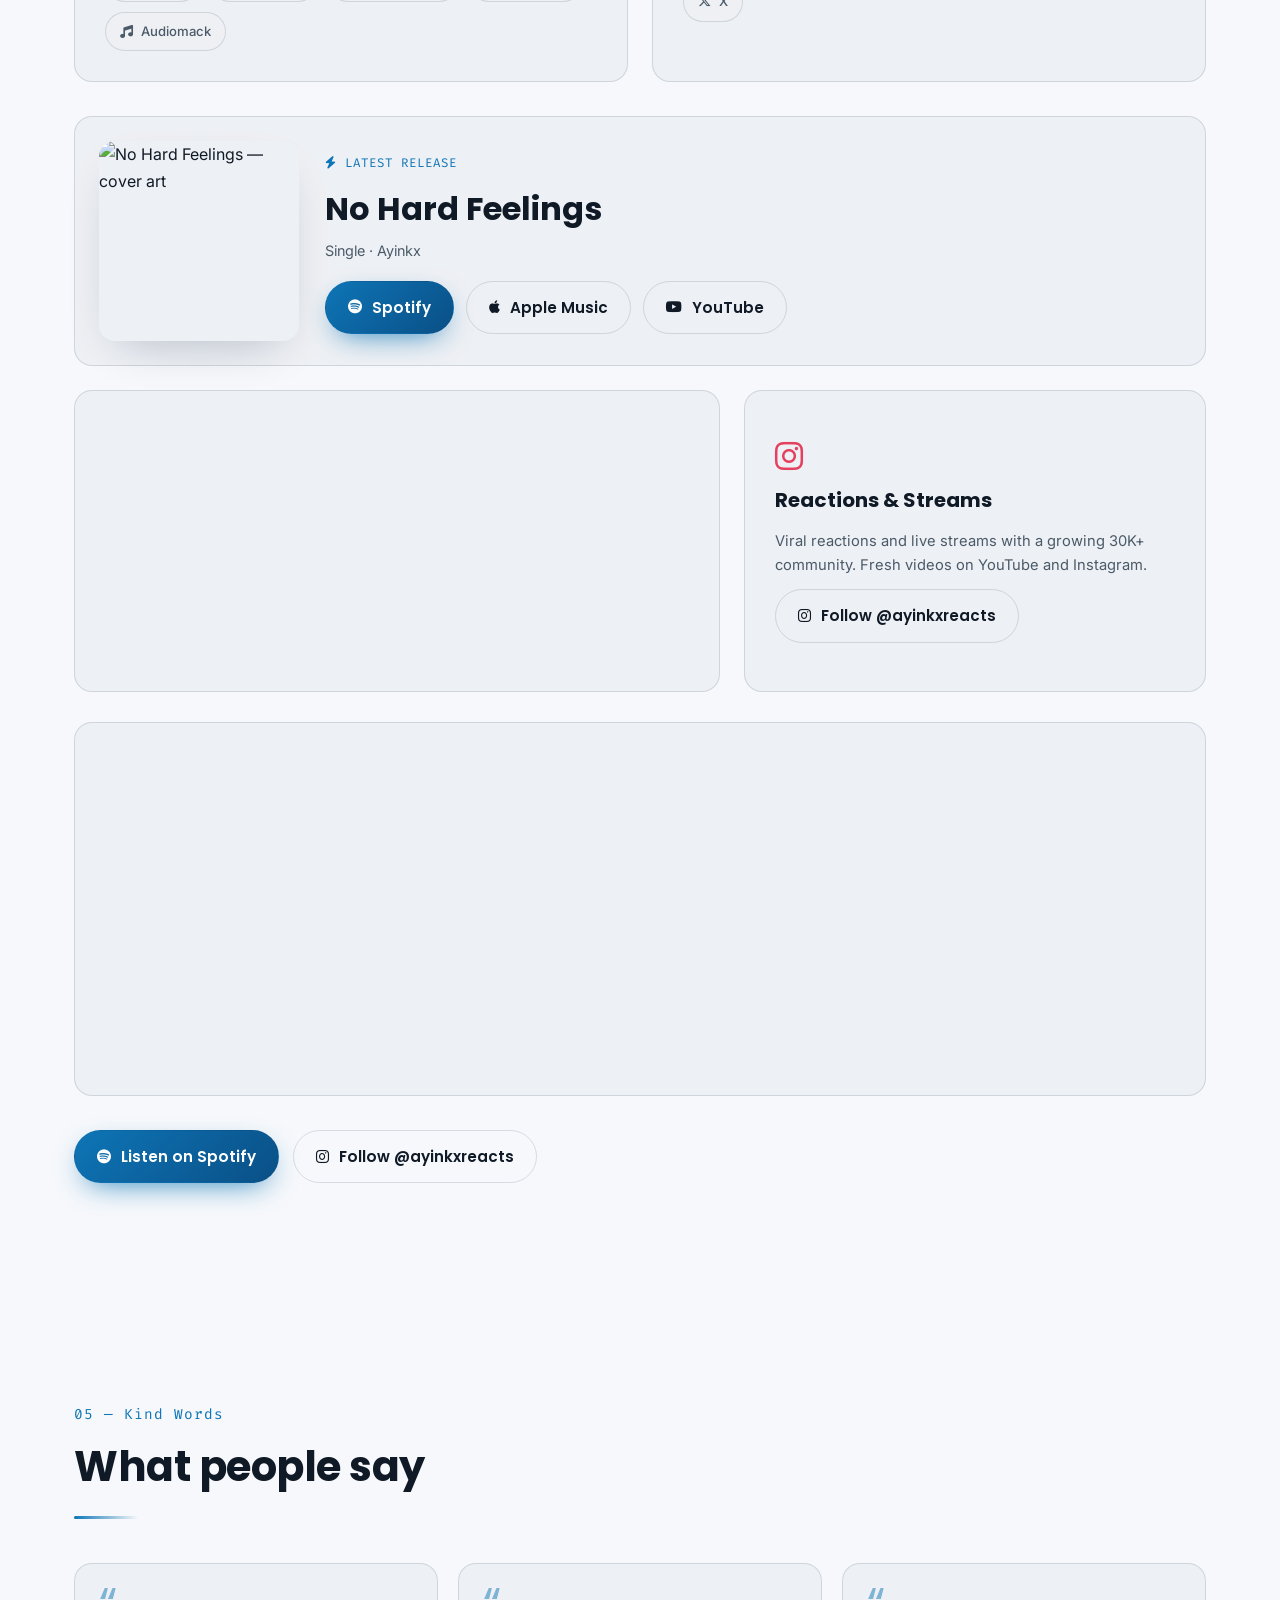
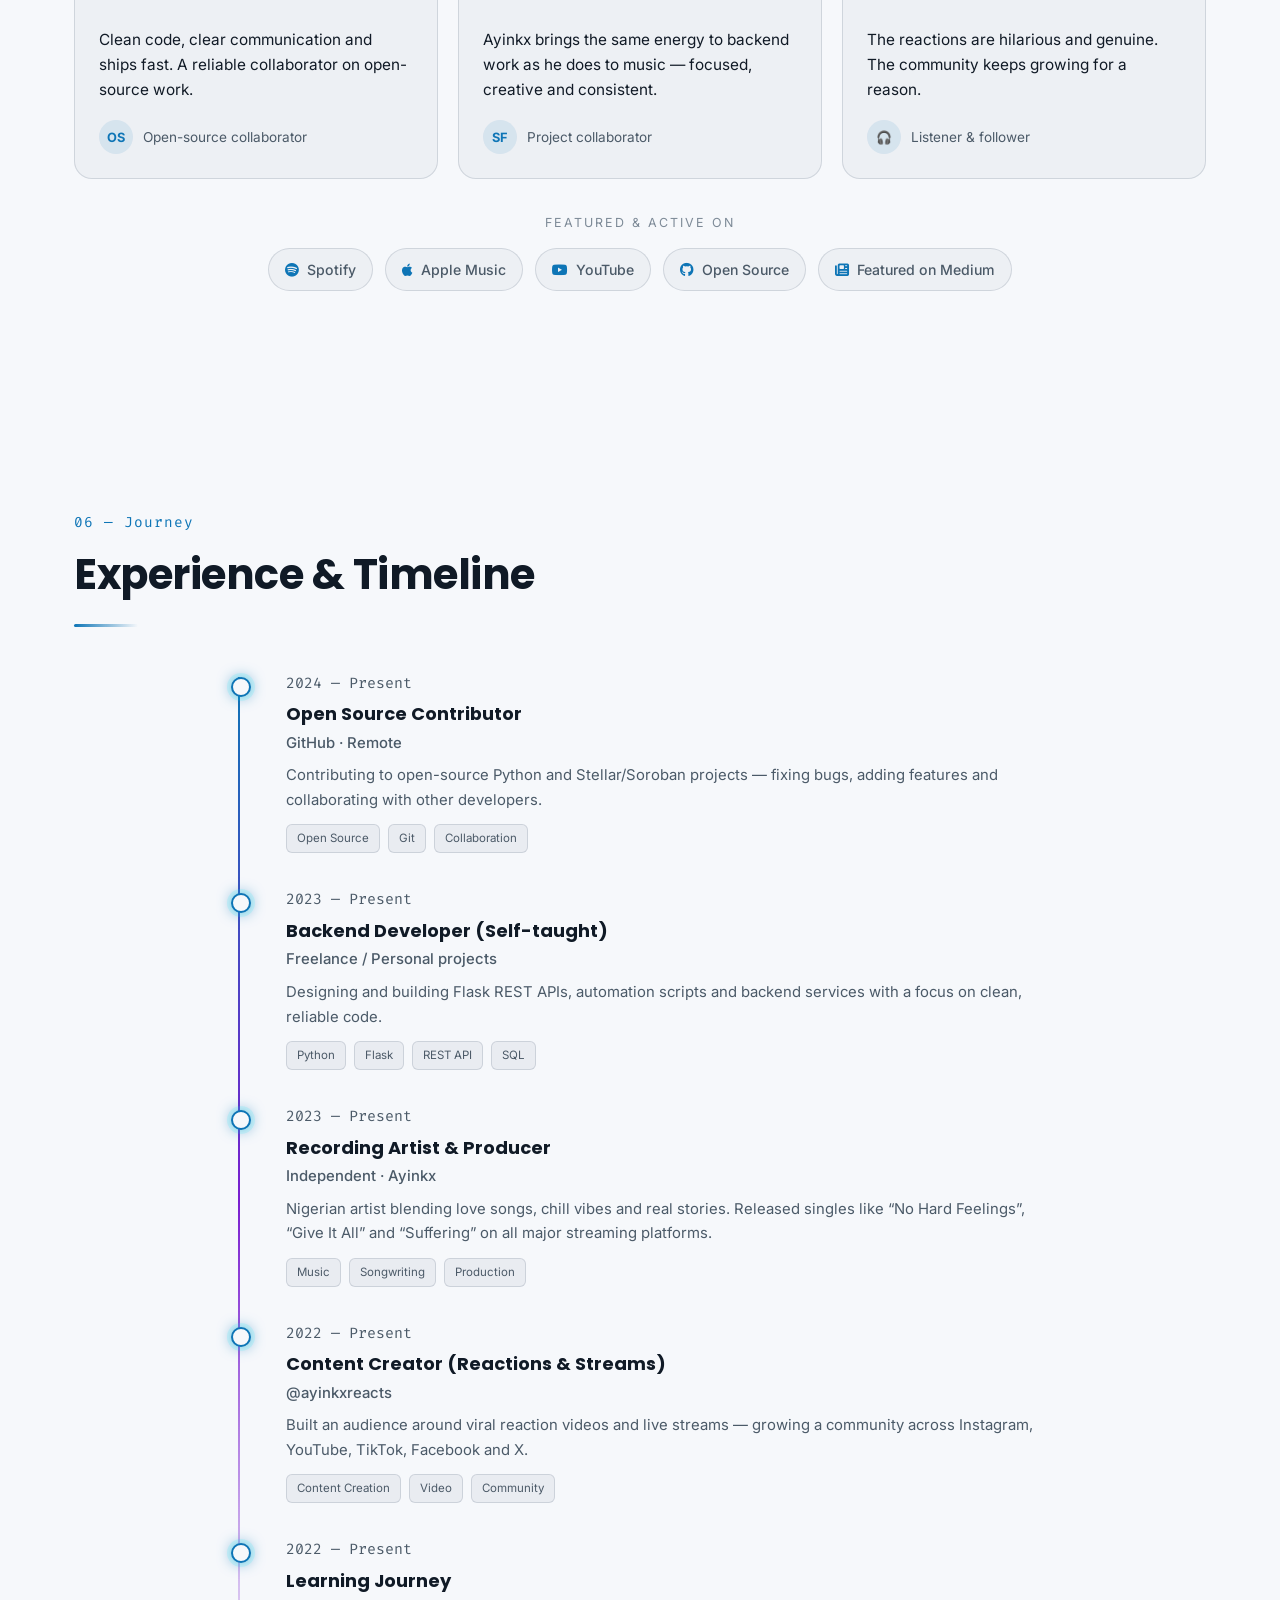
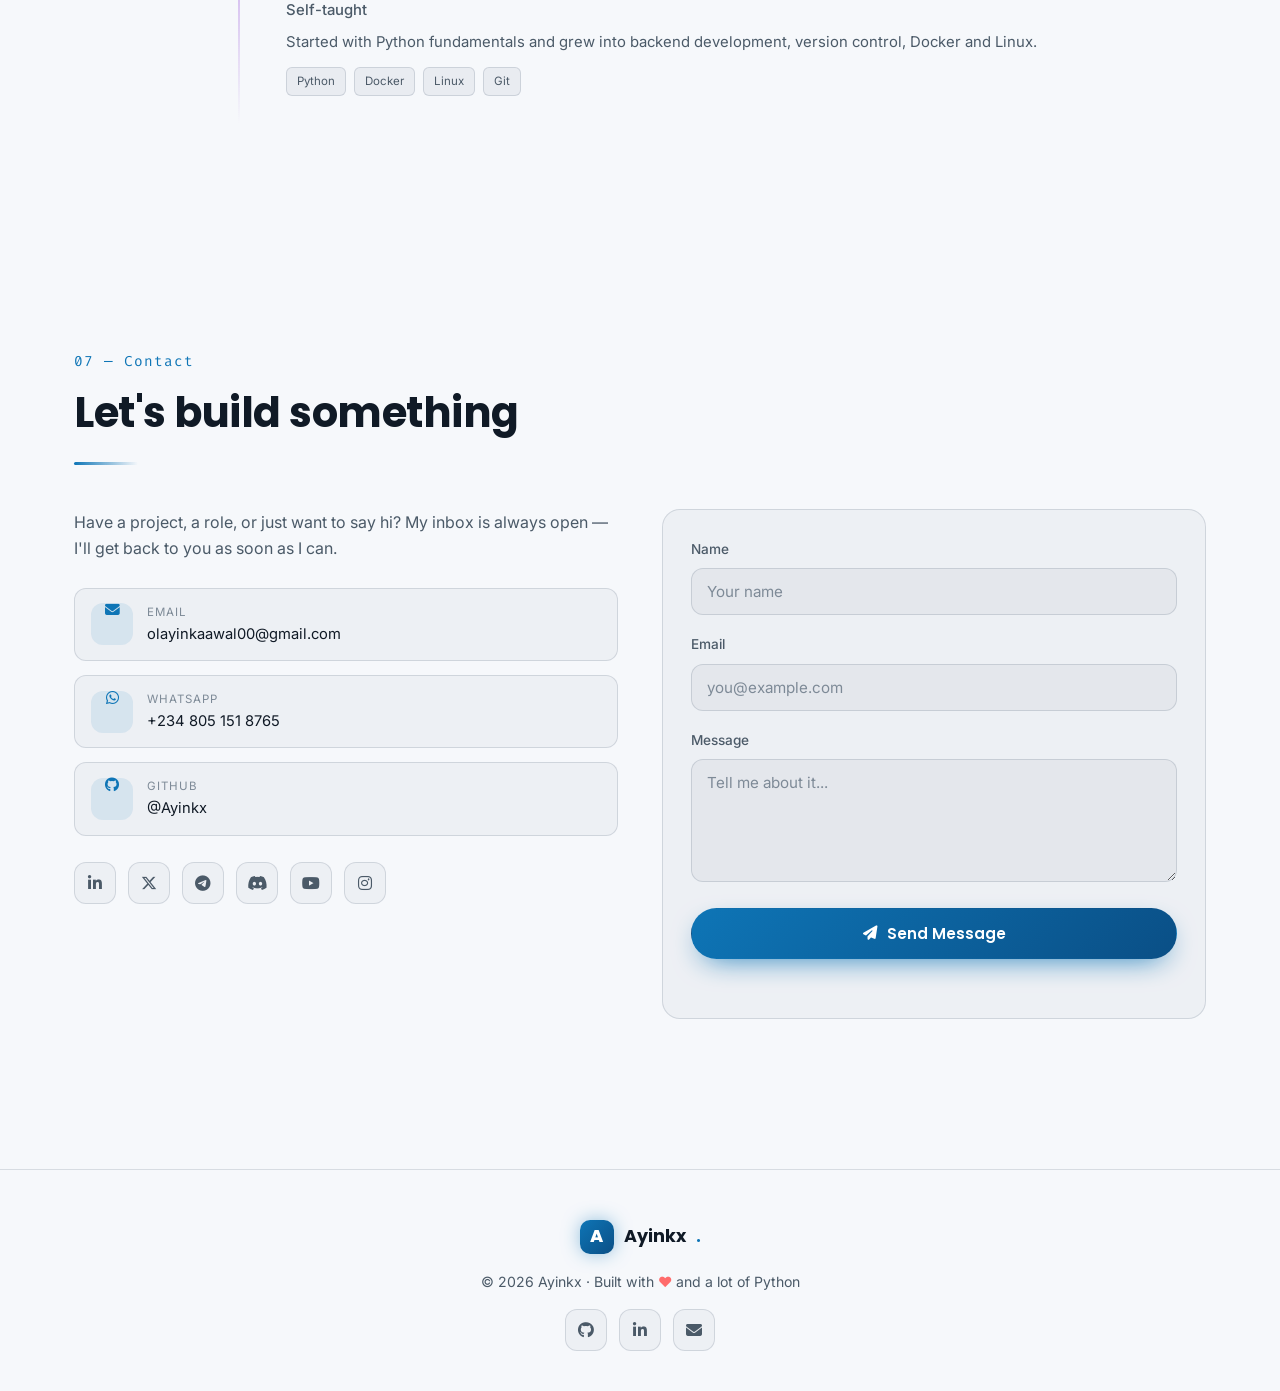
==== commit 379f0035: "Set Vercel as canonical URL (SEO/sitemap/JSON-LD)" ====
--- a/index.html
+++ b/index.html
@@ -10,7 +10,7 @@
   <meta name="keywords" content="Ayinkx, Lawal Olayinka Awal, Python developer, backend developer, Flask, REST API, open source, Nigerian musician, content creator, portfolio" />
   <meta name="theme-color" content="#0D1117" />
   <meta name="robots" content="index, follow" />
-  <link rel="canonical" href="https://ayinkx.github.io/portfolio/" />
+  <link rel="canonical" href="https://ayinkx-portfolio.vercel.app/" />
 
   <meta property="og:type" content="website" />
   <meta property="og:site_name" content="Ayinkx" />
@@ -19,7 +19,7 @@
   <meta property="og:image" content="https://raw.githubusercontent.com/Ayinkx/portfolio/main/assets/og-image.png" />
   <meta property="og:image:width" content="1200" />
   <meta property="og:image:height" content="630" />
-  <meta property="og:url" content="https://ayinkx.github.io/portfolio/" />
+  <meta property="og:url" content="https://ayinkx-portfolio.vercel.app/" />
   <meta name="twitter:card" content="summary_large_image" />
   <meta name="twitter:title" content="Ayinkx — Python &amp; Backend Developer" />
   <meta name="twitter:description" content="Python &amp; backend developer · open-source contributor · musician &amp; content creator." />
@@ -47,7 +47,7 @@
       "name": "Lawal Olayinka Awal",
       "alternateName": "Ayinkx",
       "jobTitle": "Python & Backend Developer",
-      "url": "https://ayinkx.github.io/portfolio/",
+      "url": "https://ayinkx-portfolio.vercel.app/",
       "image": "https://github.com/Ayinkx.png",
       "email": "olayinkaawal00@gmail.com",
       "address": { "@type": "PostalAddress", "addressLocality": "Lagos", "addressCountry": "NG" },
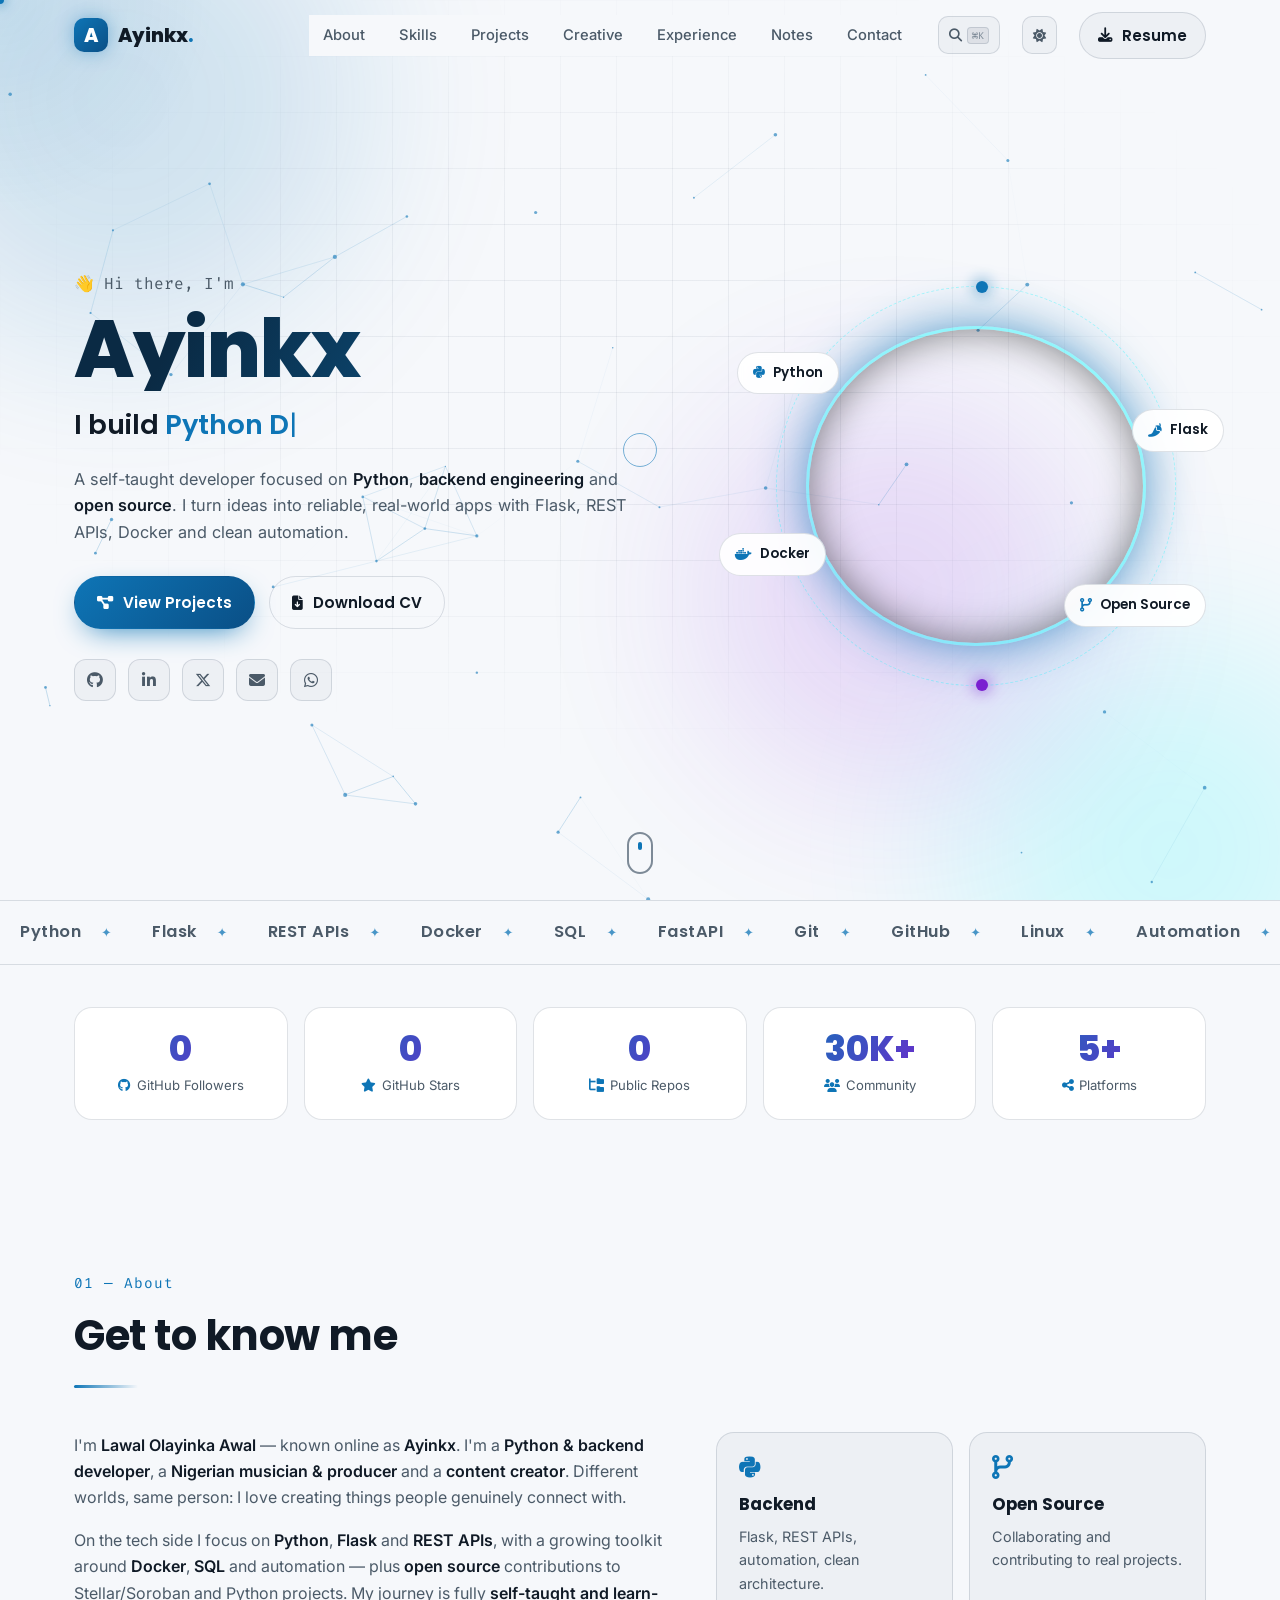
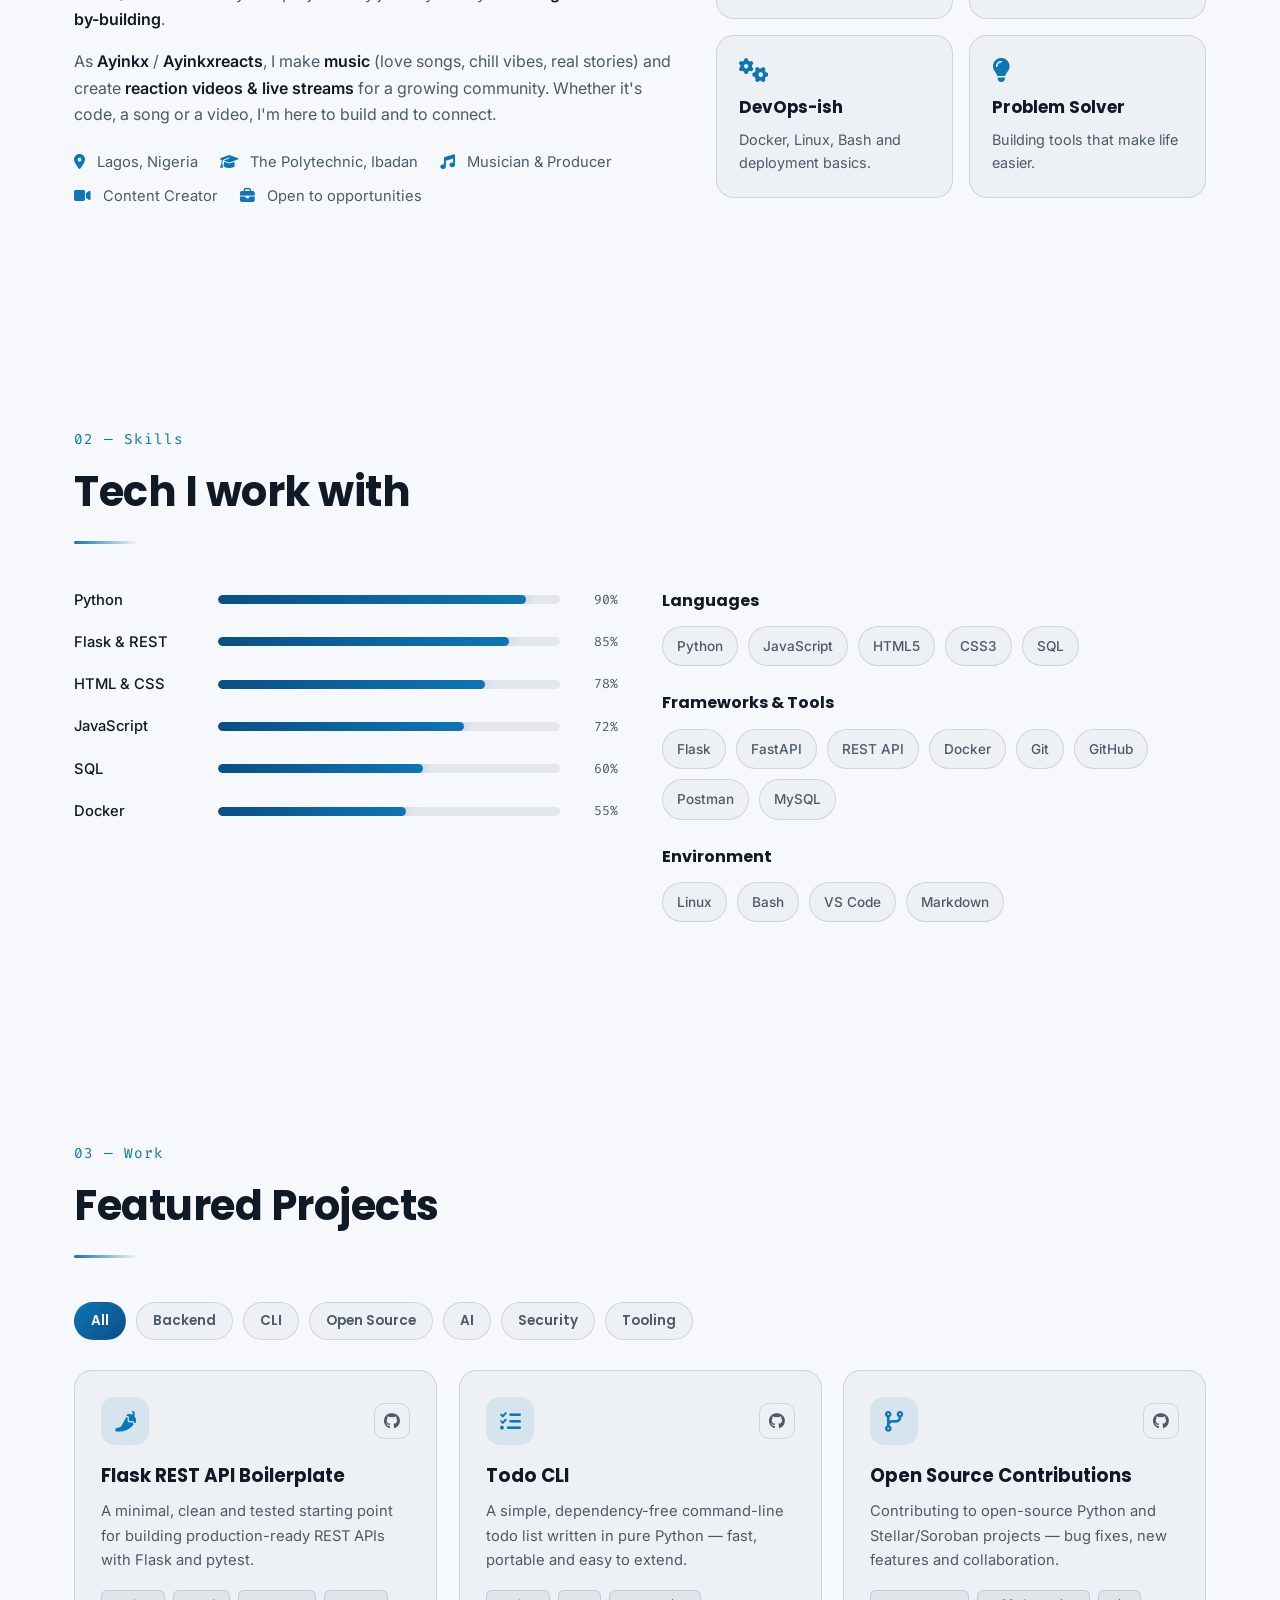
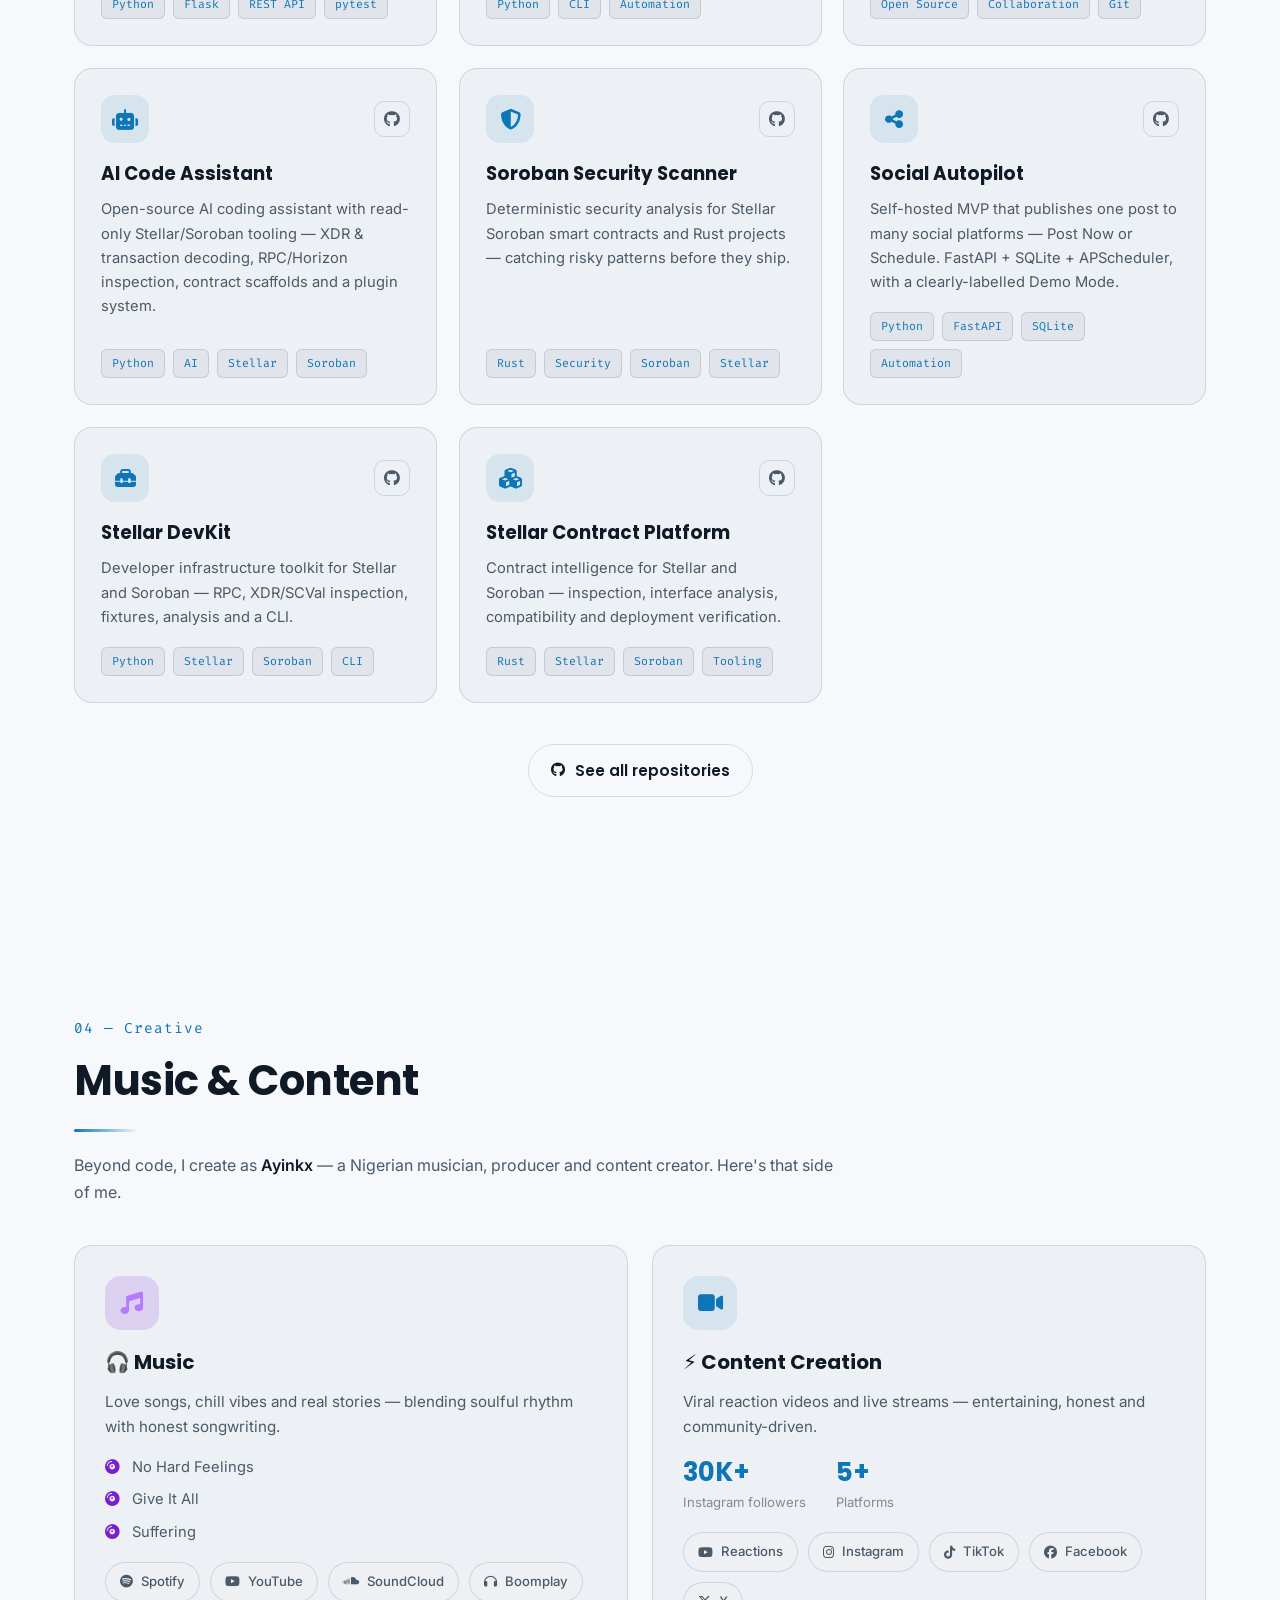
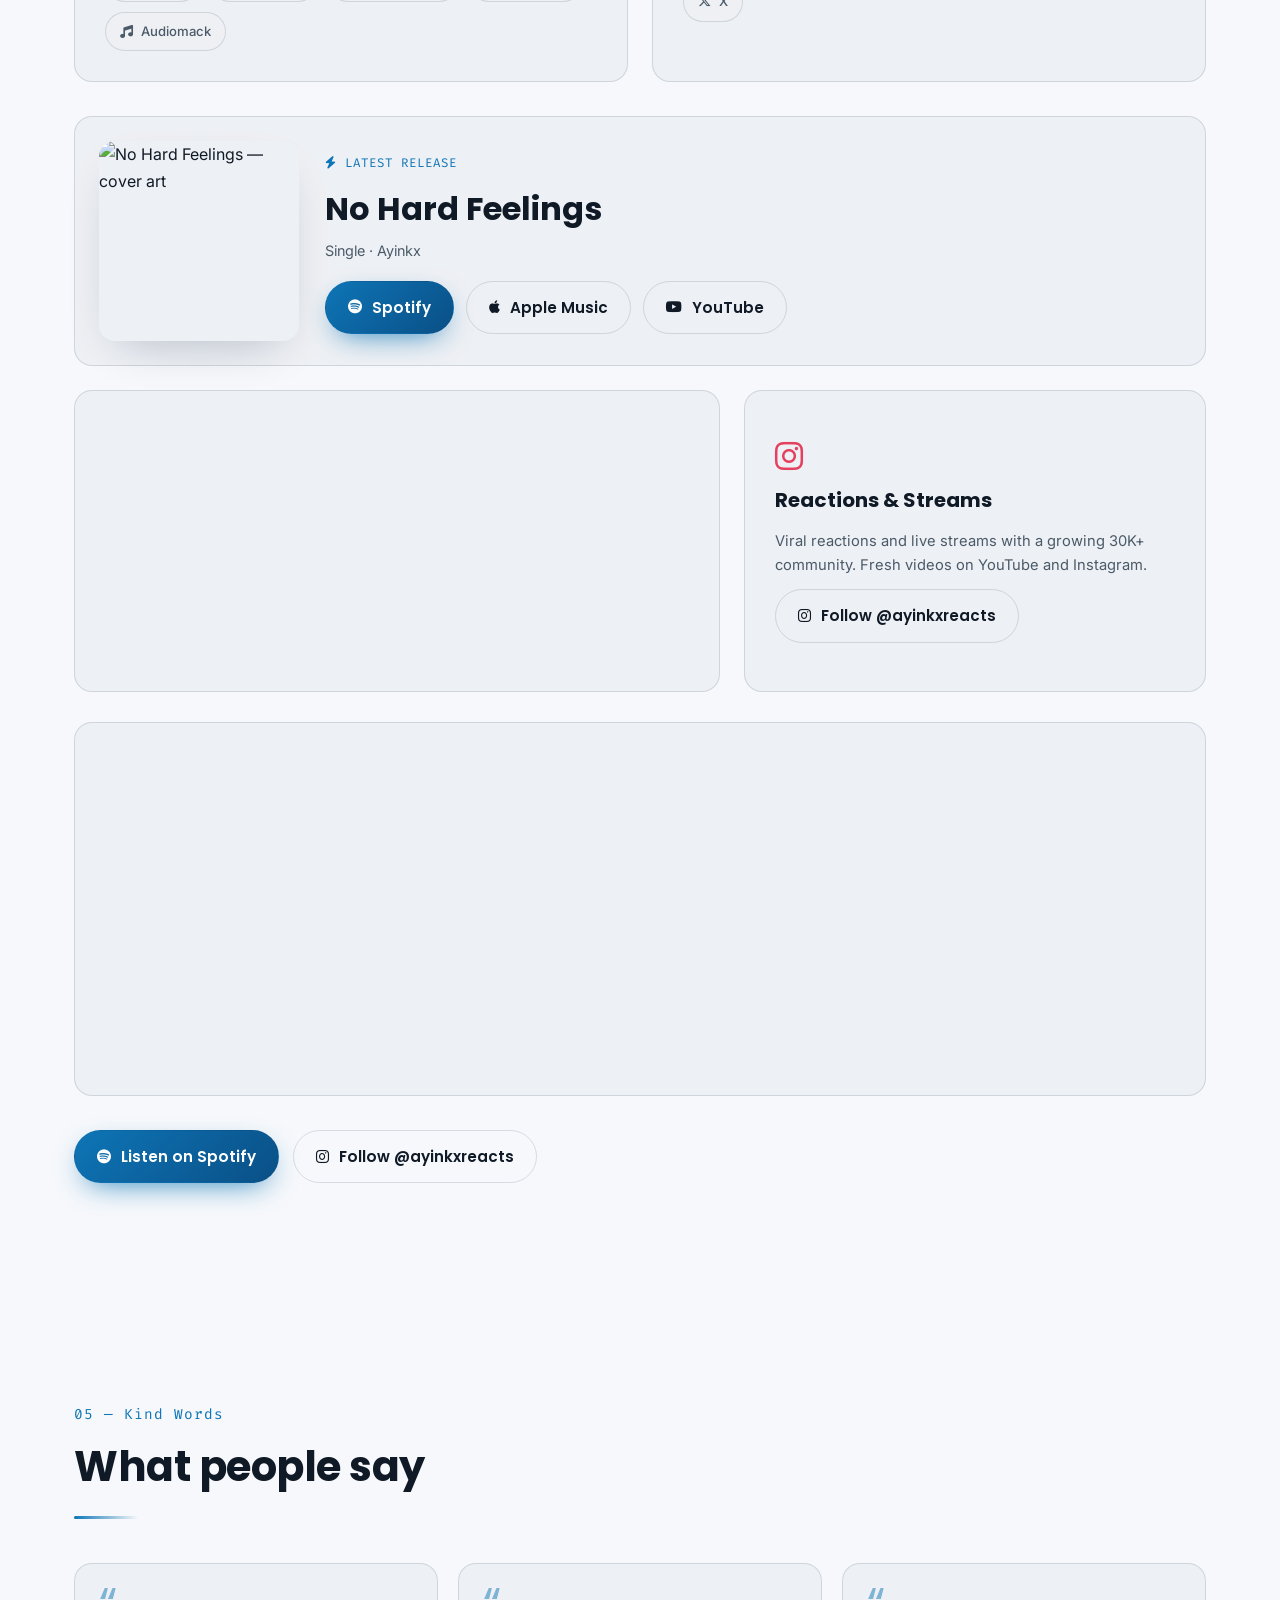
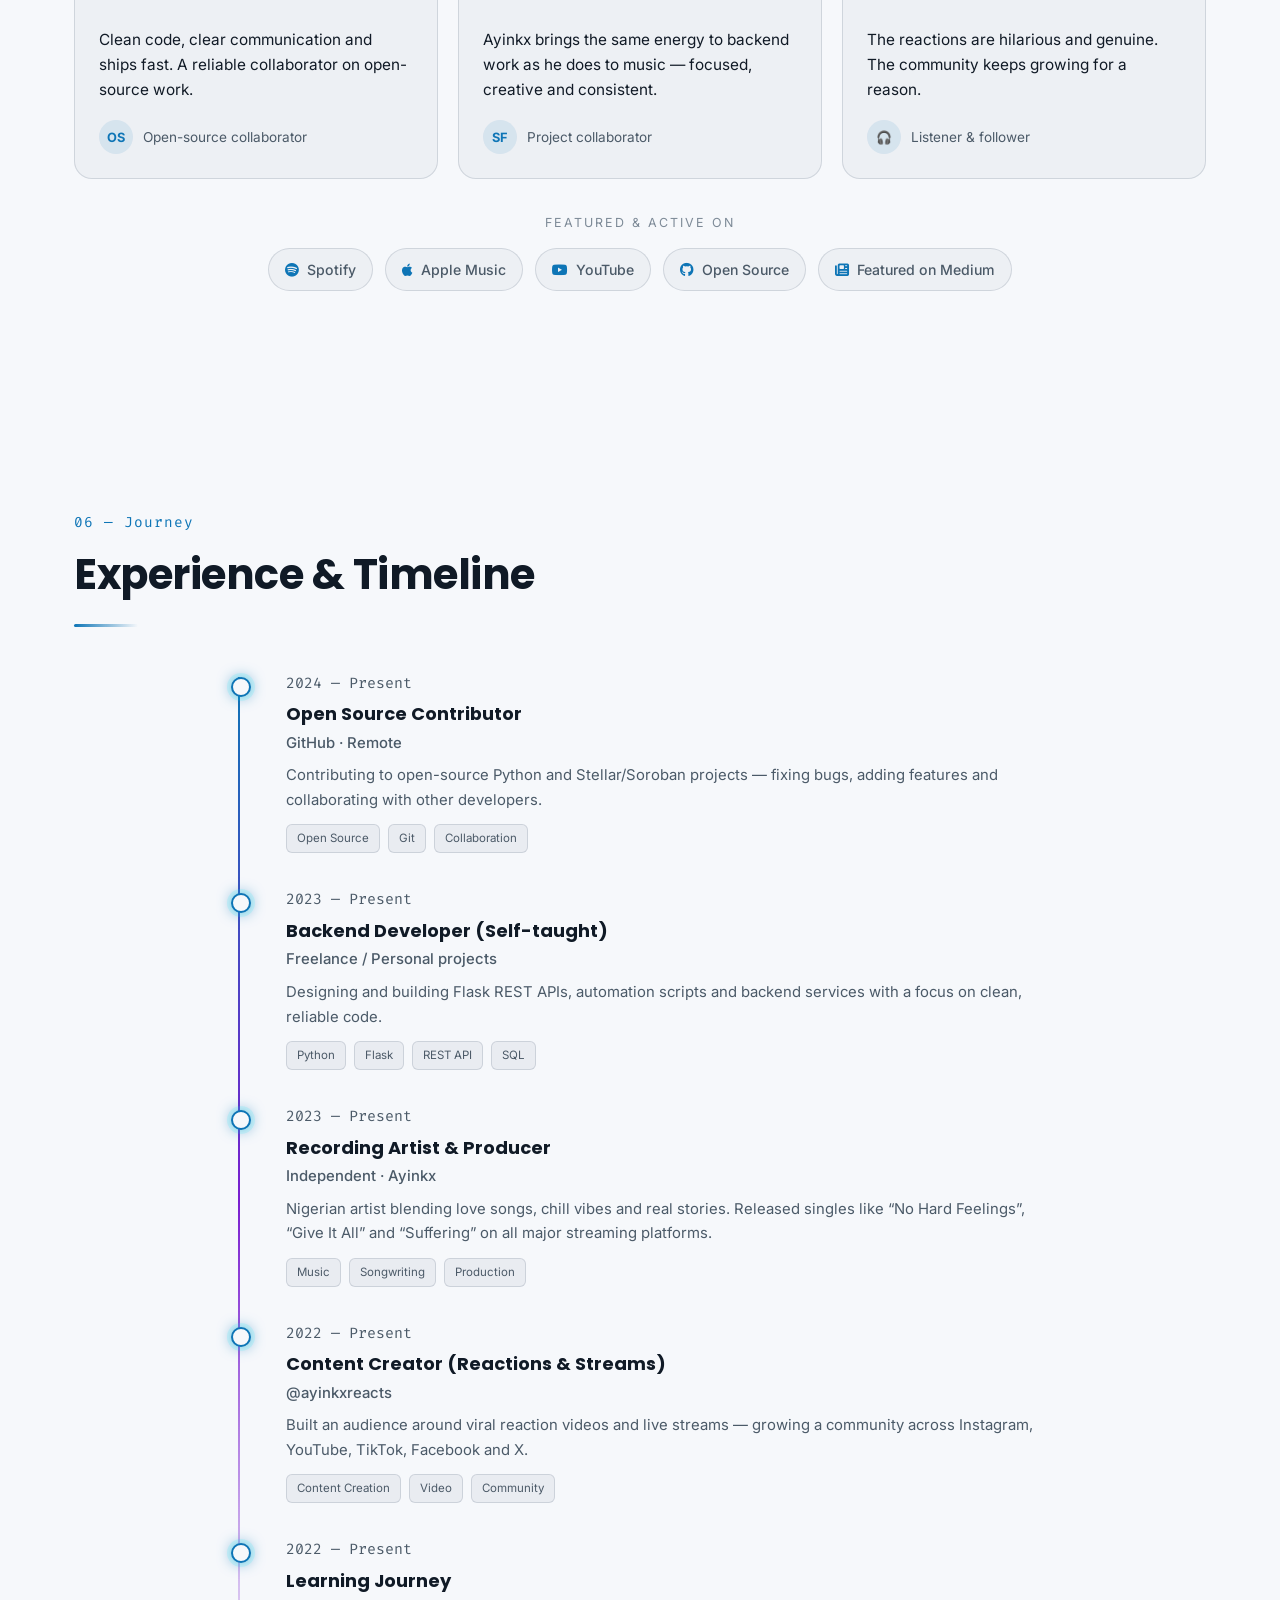
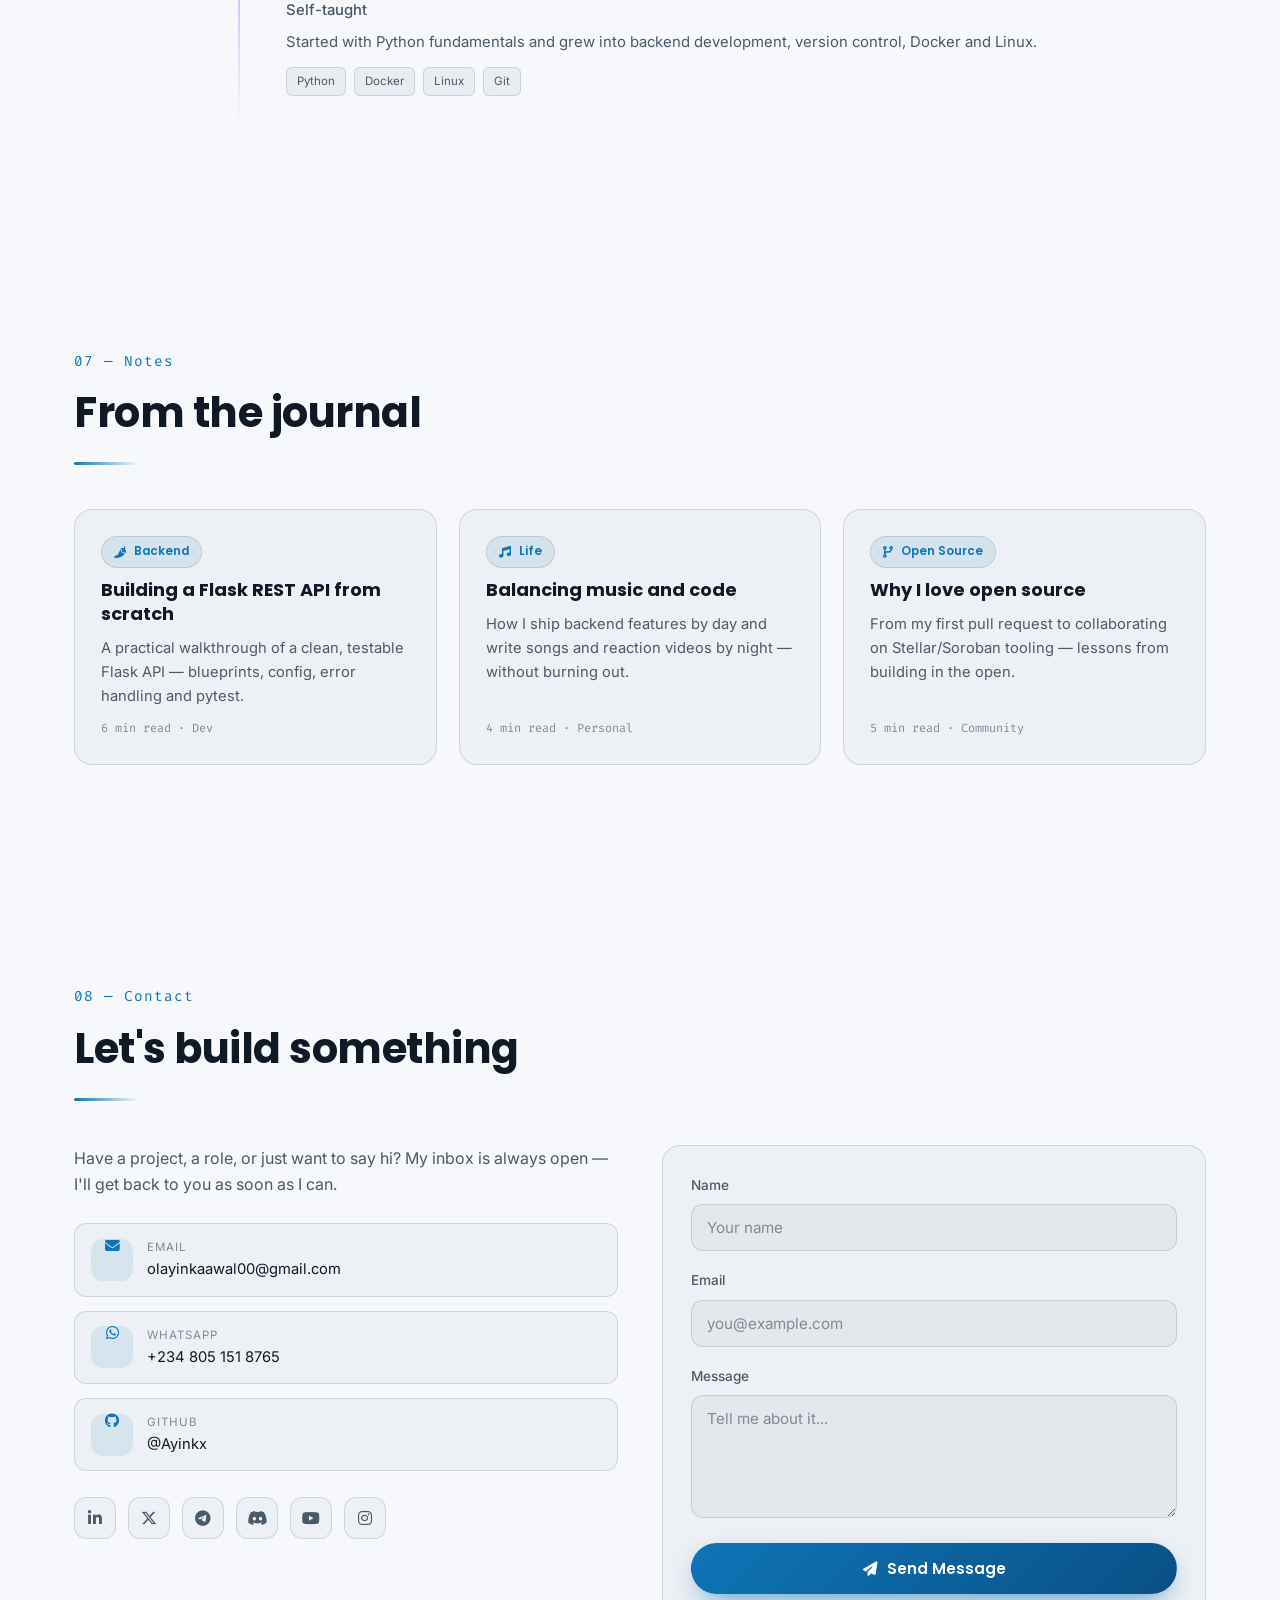
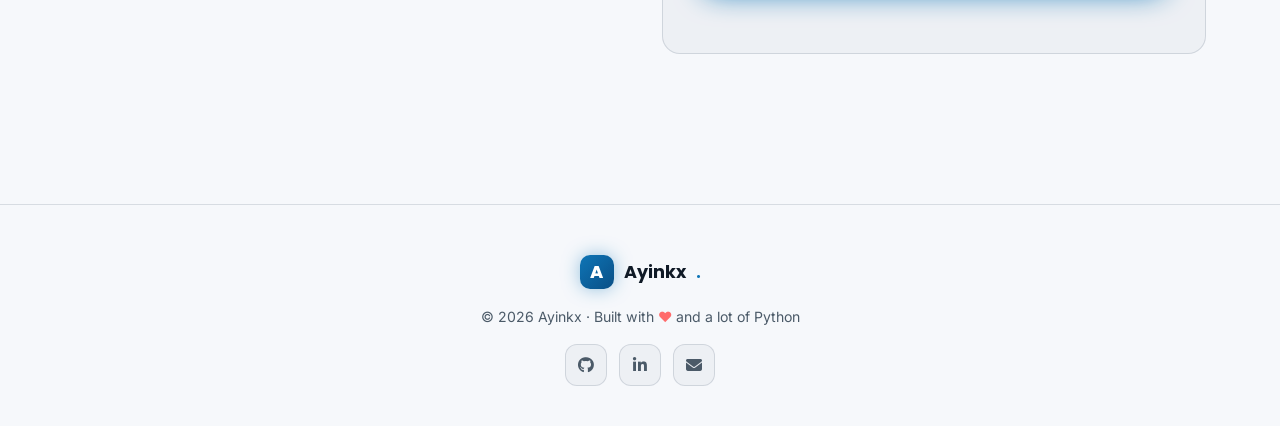
==== commit f690090f: "Add Notes/blog section, 3 posts, and custom 404 page" ====
--- a/index.html
+++ b/index.html
@@ -99,6 +99,7 @@
         <a href="#projects" class="nav__link">Projects</a>
         <a href="#creative" class="nav__link">Creative</a>
         <a href="#experience" class="nav__link">Experience</a>
+        <a href="#notes" class="nav__link">Notes</a>
         <a href="#contact" class="nav__link">Contact</a>
       </nav>
 
@@ -474,10 +475,39 @@
       </div>
     </section>
 
+    <!-- ===================== NOTES ===================== -->
+    <section class="section" id="notes">
+      <div class="container">
+        <p class="section__eyebrow reveal">07 — Notes</p>
+        <h2 class="section__title reveal">From the journal</h2>
+
+        <div class="posts">
+          <a class="post-card reveal" href="notes/building-a-flask-rest-api.html">
+            <span class="post-card__tag"><i class="fa-solid fa-pepper-hot"></i> Backend</span>
+            <h3>Building a Flask REST API from scratch</h3>
+            <p>A practical walkthrough of a clean, testable Flask API — blueprints, config, error handling and pytest.</p>
+            <span class="post-card__meta">6 min read · Dev</span>
+          </a>
+          <a class="post-card reveal" data-delay="100" href="notes/balancing-music-and-code.html">
+            <span class="post-card__tag"><i class="fa-solid fa-music"></i> Life</span>
+            <h3>Balancing music and code</h3>
+            <p>How I ship backend features by day and write songs and reaction videos by night — without burning out.</p>
+            <span class="post-card__meta">4 min read · Personal</span>
+          </a>
+          <a class="post-card reveal" data-delay="200" href="notes/why-i-love-open-source.html">
+            <span class="post-card__tag"><i class="fa-solid fa-code-branch"></i> Open Source</span>
+            <h3>Why I love open source</h3>
+            <p>From my first pull request to collaborating on Stellar/Soroban tooling — lessons from building in the open.</p>
+            <span class="post-card__meta">5 min read · Community</span>
+          </a>
+        </div>
+      </div>
+    </section>
+
     <!-- ===================== CONTACT ===================== -->
     <section class="section" id="contact">
       <div class="container">
-        <p class="section__eyebrow reveal">07 — Contact</p>
+        <p class="section__eyebrow reveal">08 — Contact</p>
         <h2 class="section__title reveal">Let's build something</h2>
 
         <div class="contact">
--- a/styles.css
+++ b/styles.css
@@ -518,7 +518,7 @@
 .nav__icon-btn { display: inline-flex; align-items: center; justify-content: center; gap: 5px; height: 38px; padding: 0 10px; border-radius: 10px; background: var(--surface); border: 1px solid var(--border); color: var(--muted); cursor: pointer; transition: color .25s ease, border-color .25s ease, background .25s ease, transform .25s ease; }
 .nav__icon-btn:hover { color: var(--accent); border-color: var(--border-strong); background: var(--accent-soft); transform: translateY(-2px); }
 .nav__icon-btn kbd { font-family: var(--font-code); font-size: .62rem; padding: 1px 4px; border-radius: 4px; background: var(--surface-2); color: var(--muted-2); border: 1px solid var(--border); }
-@media (max-width: 768px) { .nav__icon-btn kbd { display: none; } }
+@media (max-width: 992px) { .nav__icon-btn kbd { display: none; } .nav__cta { display: none; } }
 
 /* ===================== Stats strip ===================== */
 .stats { padding: 42px 0; }
@@ -583,6 +583,39 @@
 .cmdk__foot { display: flex; gap: 18px; padding: 12px 18px; border-top: 1px solid var(--border); color: var(--muted-2); font-size: .74rem; }
 .cmdk__foot kbd + kbd { margin-left: 3px; }
 
+/* ===================== Blog / Notes ===================== */
+.posts { display: grid; grid-template-columns: repeat(3, 1fr); gap: 22px; }
+.post-card { display: flex; flex-direction: column; gap: 10px; padding: 26px; border-radius: var(--radius); background: var(--surface); border: 1px solid var(--border); transition: transform .3s ease, border-color .3s ease, background .3s ease; }
+.post-card:hover { transform: translateY(-6px); border-color: var(--border-strong); background: var(--surface-2); }
+.post-card__tag { display: inline-flex; align-items: center; gap: 8px; align-self: flex-start; padding: 5px 12px; border-radius: 999px; font-size: .74rem; font-weight: 600; font-family: var(--font-head); color: var(--accent); background: var(--accent-soft); border: 1px solid var(--border); }
+.post-card h3 { font-family: var(--font-head); font-size: 1.12rem; line-height: 1.35; }
+.post-card p { color: var(--muted); font-size: .92rem; flex-grow: 1; }
+.post-card__meta { font-family: var(--font-code); font-size: .74rem; color: var(--muted-2); }
+@media (max-width: 992px) { .posts { grid-template-columns: 1fr 1fr; } }
+@media (max-width: 640px) { .posts { grid-template-columns: 1fr; } }
+
+/* ===================== Article / post page ===================== */
+.post-wrap { max-width: 760px; margin: 0 auto; padding: calc(var(--nav-h) + 44px) 24px 90px; }
+.post__back { display: inline-flex; align-items: center; gap: 8px; color: var(--muted); font-size: .9rem; margin-bottom: 26px; }
+.post__back:hover { color: var(--accent); }
+.post__tag { font-family: var(--font-code); color: var(--accent); font-size: .82rem; letter-spacing: 1px; text-transform: uppercase; }
+.post h1 { font-family: var(--font-head); font-size: clamp(1.8rem, 5vw, 2.8rem); line-height: 1.15; margin: 12px 0 10px; }
+.post__meta { color: var(--muted-2); font-size: .88rem; margin-bottom: 30px; }
+.post p, .post li { color: var(--muted); line-height: 1.85; margin-bottom: 18px; }
+.post h2 { font-family: var(--font-head); font-size: 1.4rem; margin: 34px 0 12px; }
+.post a { color: var(--accent); text-decoration: underline; text-underline-offset: 3px; }
+.post code { font-family: var(--font-code); font-size: .88em; background: var(--surface-2); border: 1px solid var(--border); border-radius: 6px; padding: 2px 6px; color: var(--accent); }
+.post pre { background: var(--bg-soft); border: 1px solid var(--border); border-radius: 12px; padding: 18px; overflow-x: auto; margin-bottom: 22px; }
+.post pre code { background: none; border: 0; padding: 0; color: var(--text); }
+.post blockquote { border-left: 3px solid var(--accent); padding-left: 18px; color: var(--muted); font-style: italic; margin: 0 0 20px; }
+
+/* ===================== 404 page ===================== */
+.notfound { min-height: 100vh; display: grid; place-content: center; text-align: center; padding: 24px; }
+.notfound__code { font-family: var(--font-head); font-weight: 800; font-size: clamp(5rem, 22vw, 11rem); line-height: 1; background: linear-gradient(120deg, var(--accent), var(--accent-3)); -webkit-background-clip: text; background-clip: text; color: transparent; }
+.notfound h1 { font-family: var(--font-head); font-size: 1.6rem; margin: 8px 0 10px; }
+.notfound p { color: var(--muted); margin-bottom: 26px; }
+.notfound__actions { display: flex; gap: 14px; justify-content: center; flex-wrap: wrap; }
+
 /* ===================== Reduced motion ===================== */
 @media (prefers-reduced-motion: reduce) {
   *, *::before, *::after { animation-duration: .001ms !important; animation-iteration-count: 1 !important; transition-duration: .001ms !important; scroll-behavior: auto !important; }
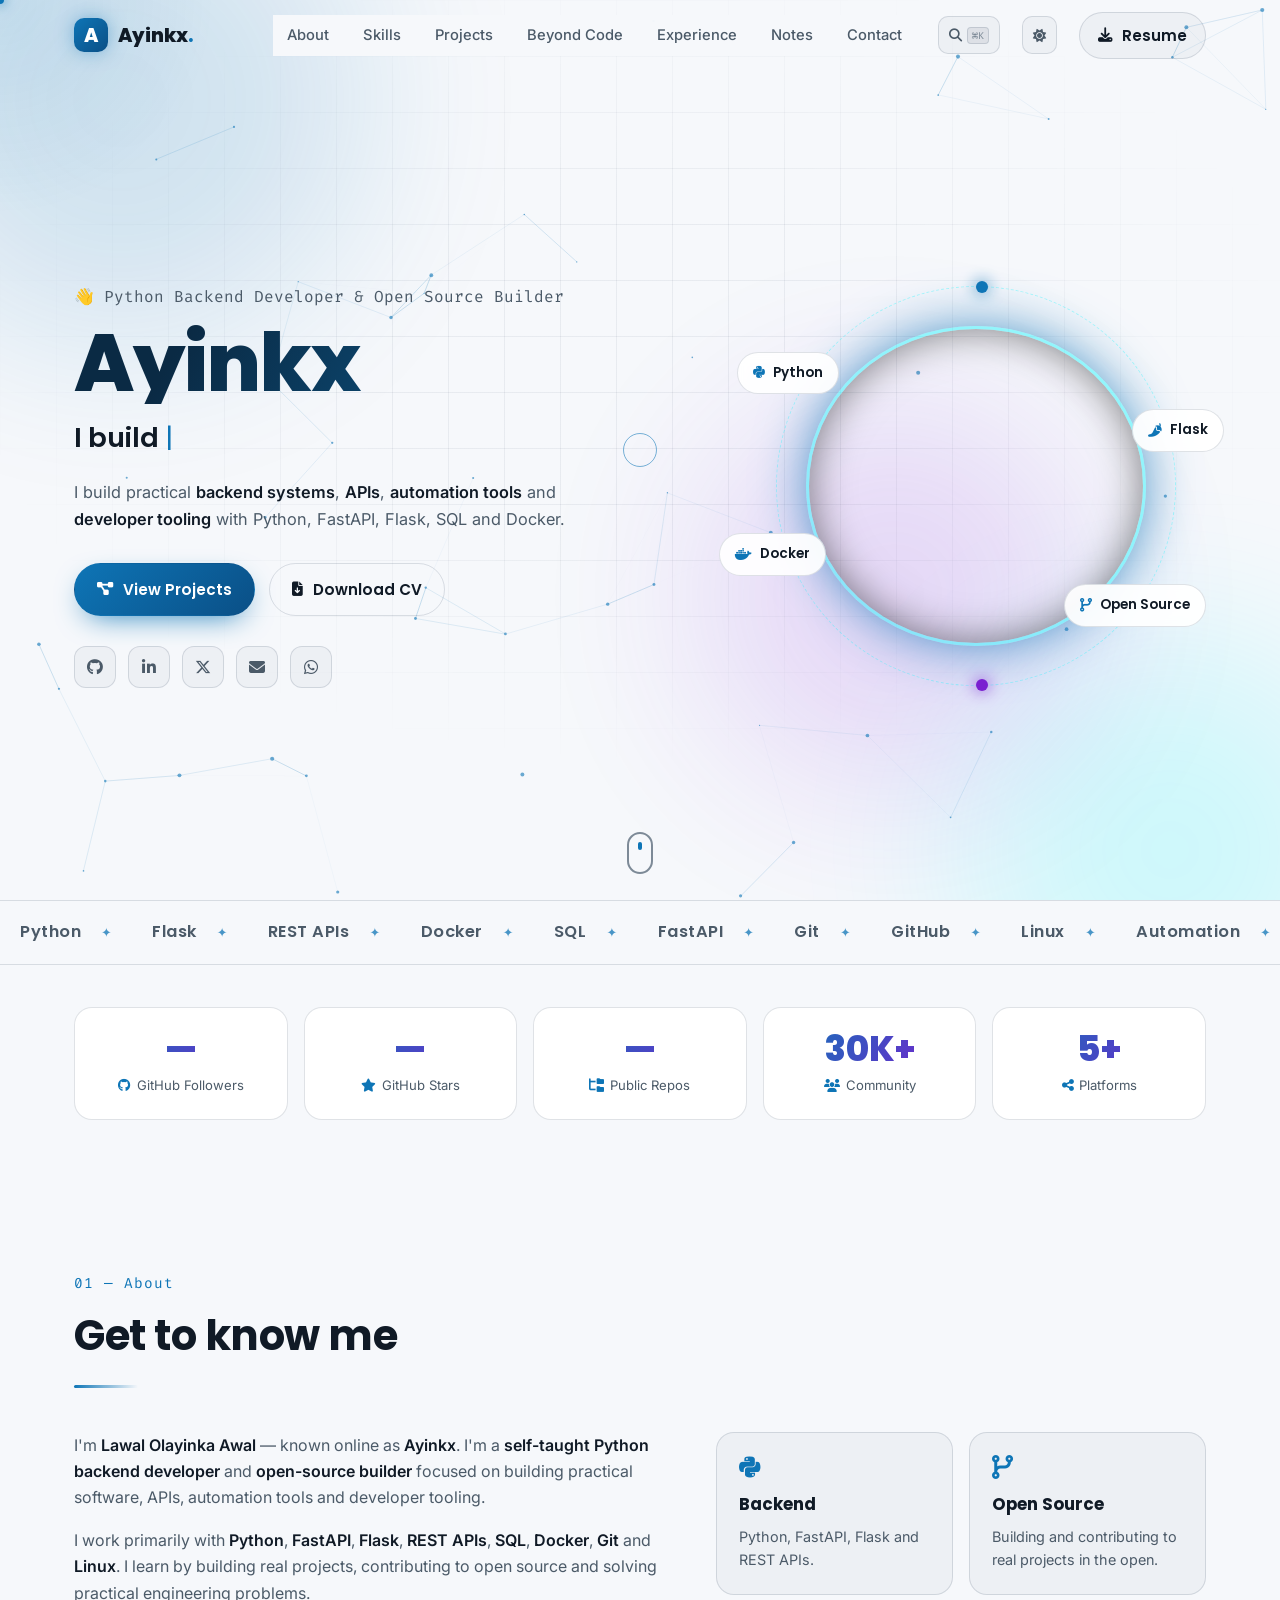
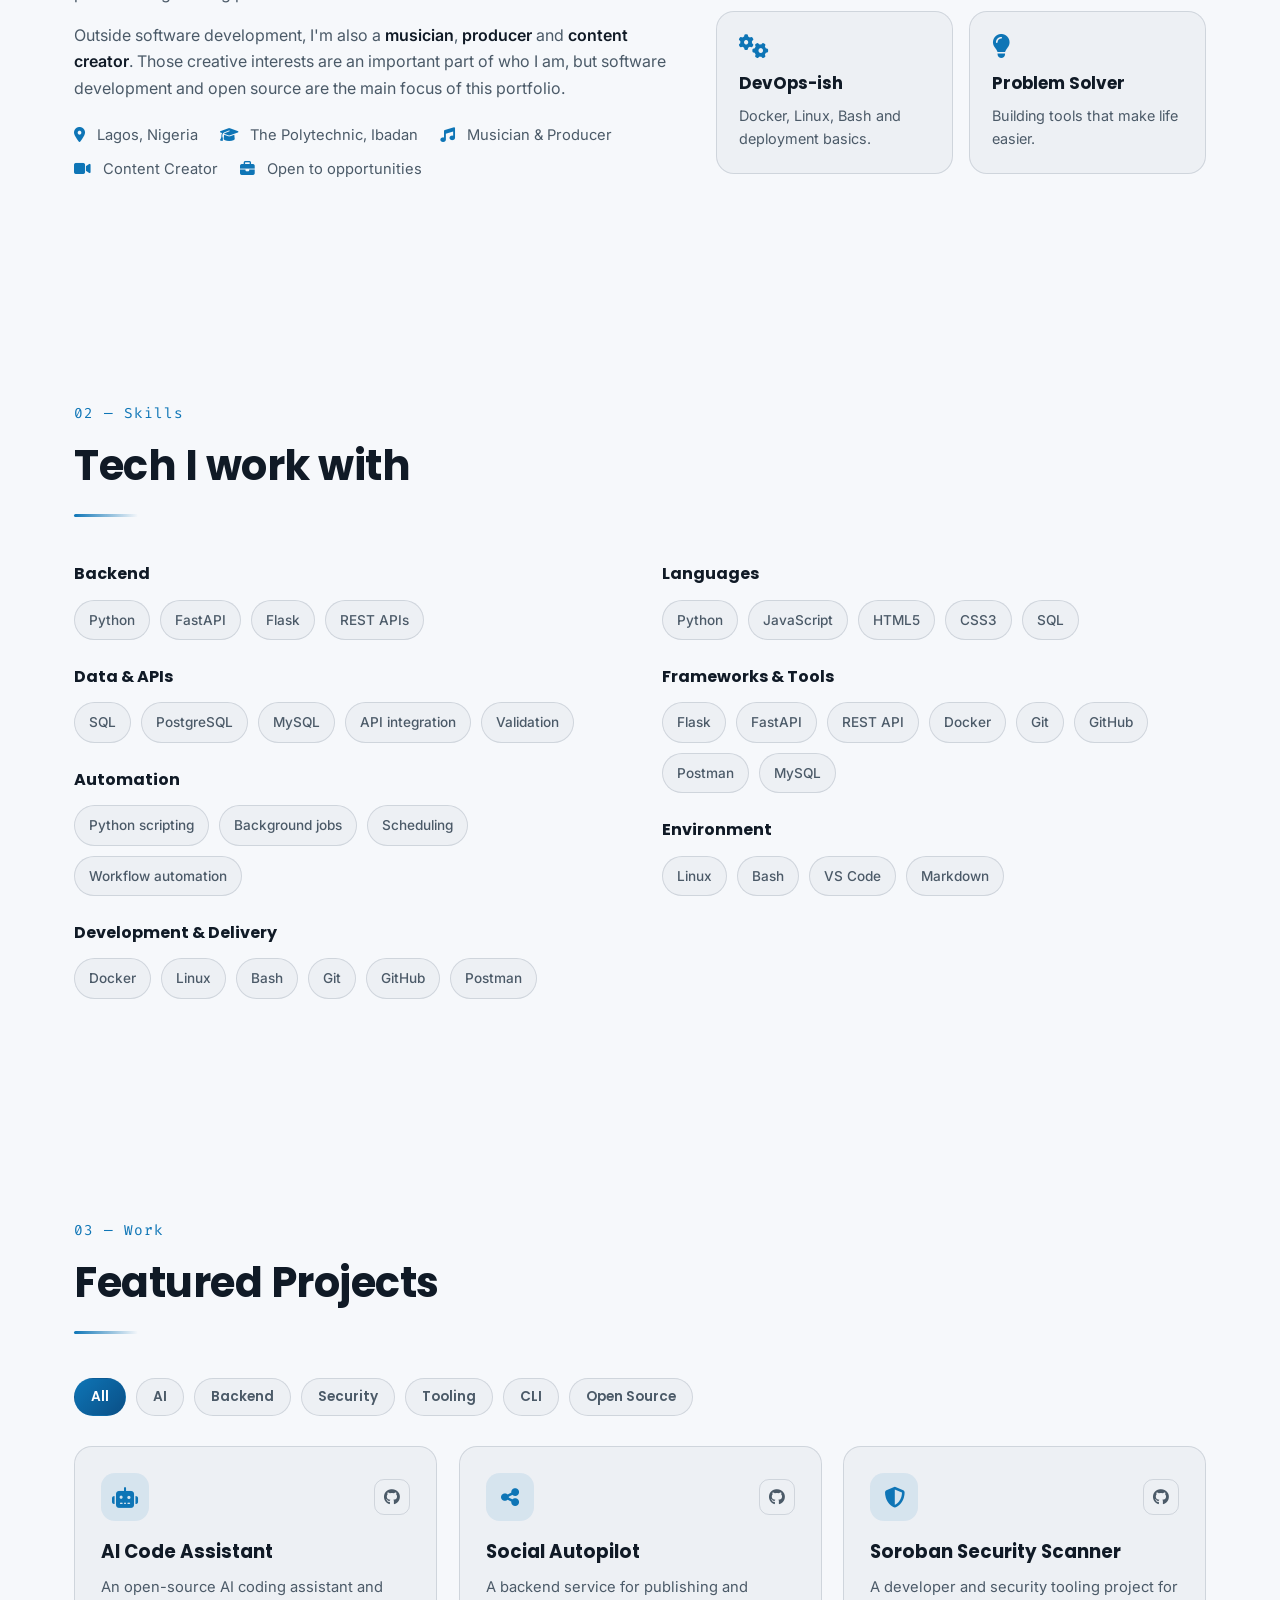
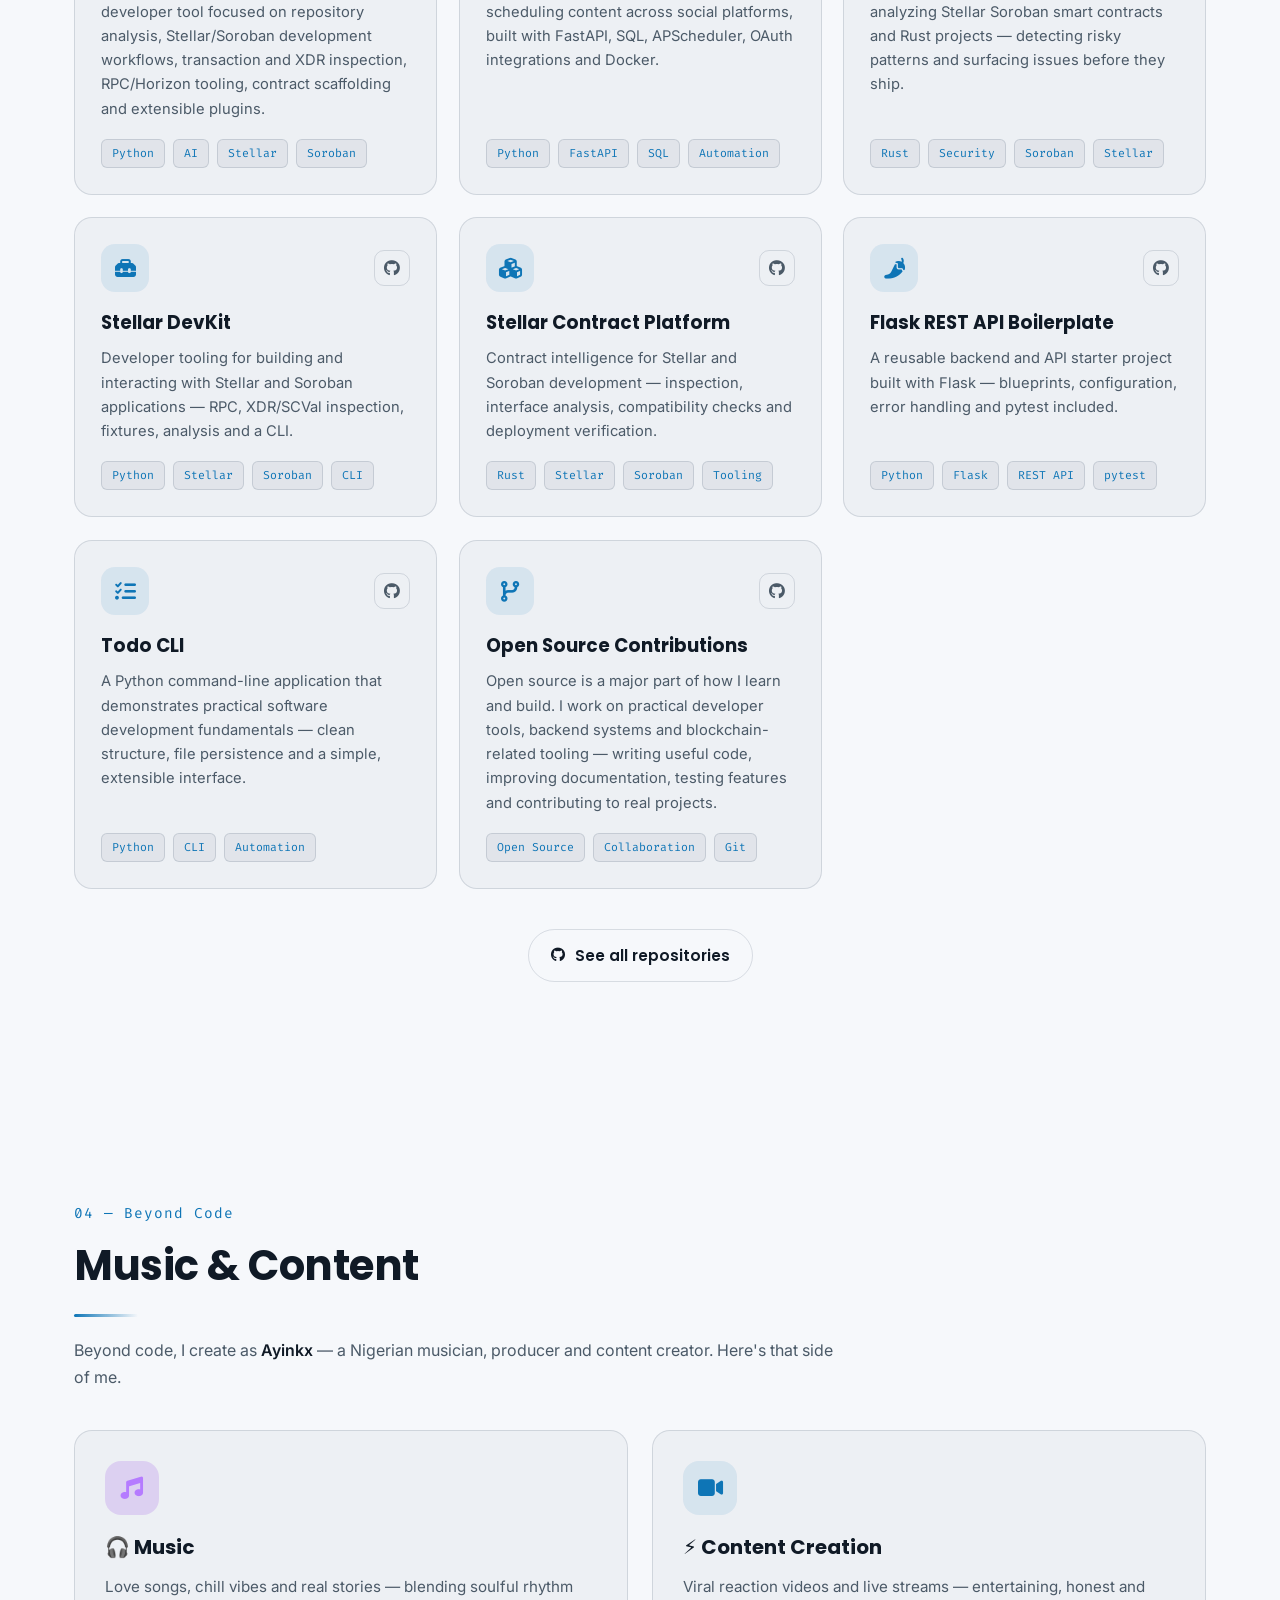
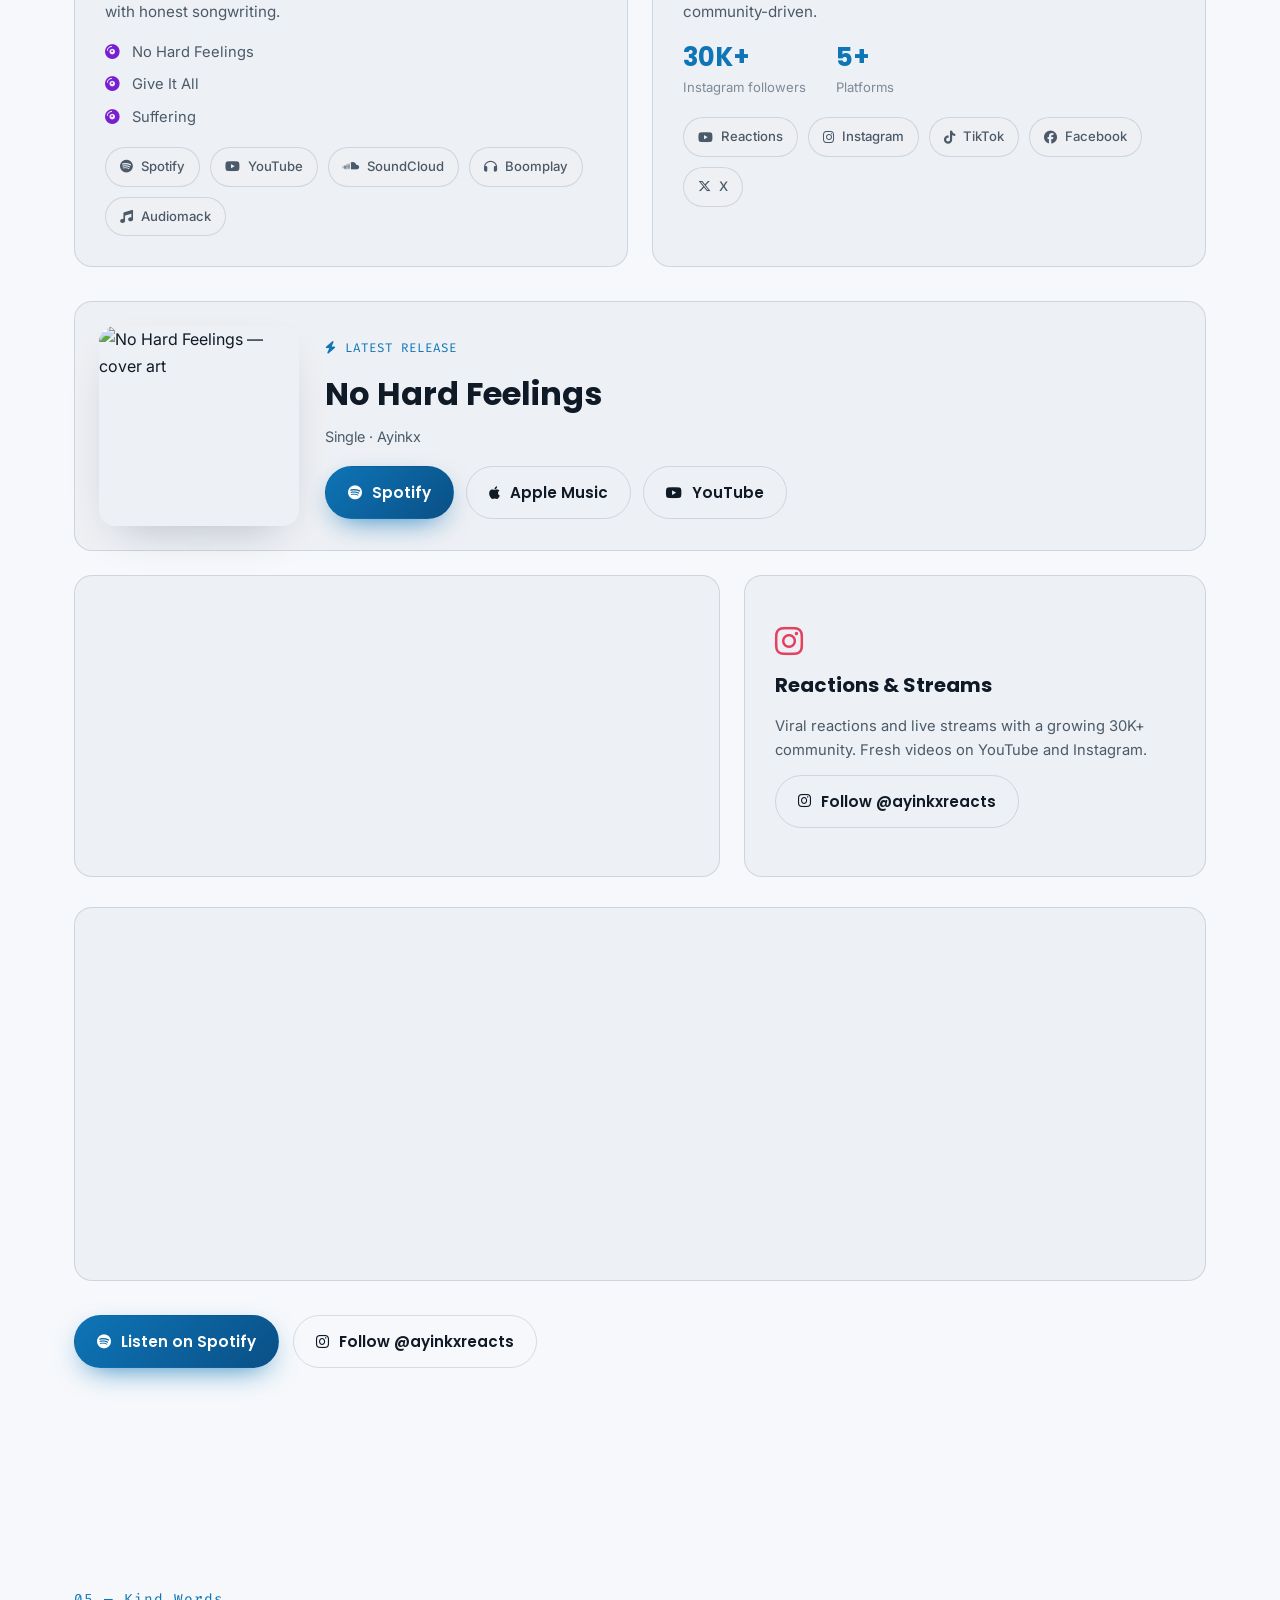
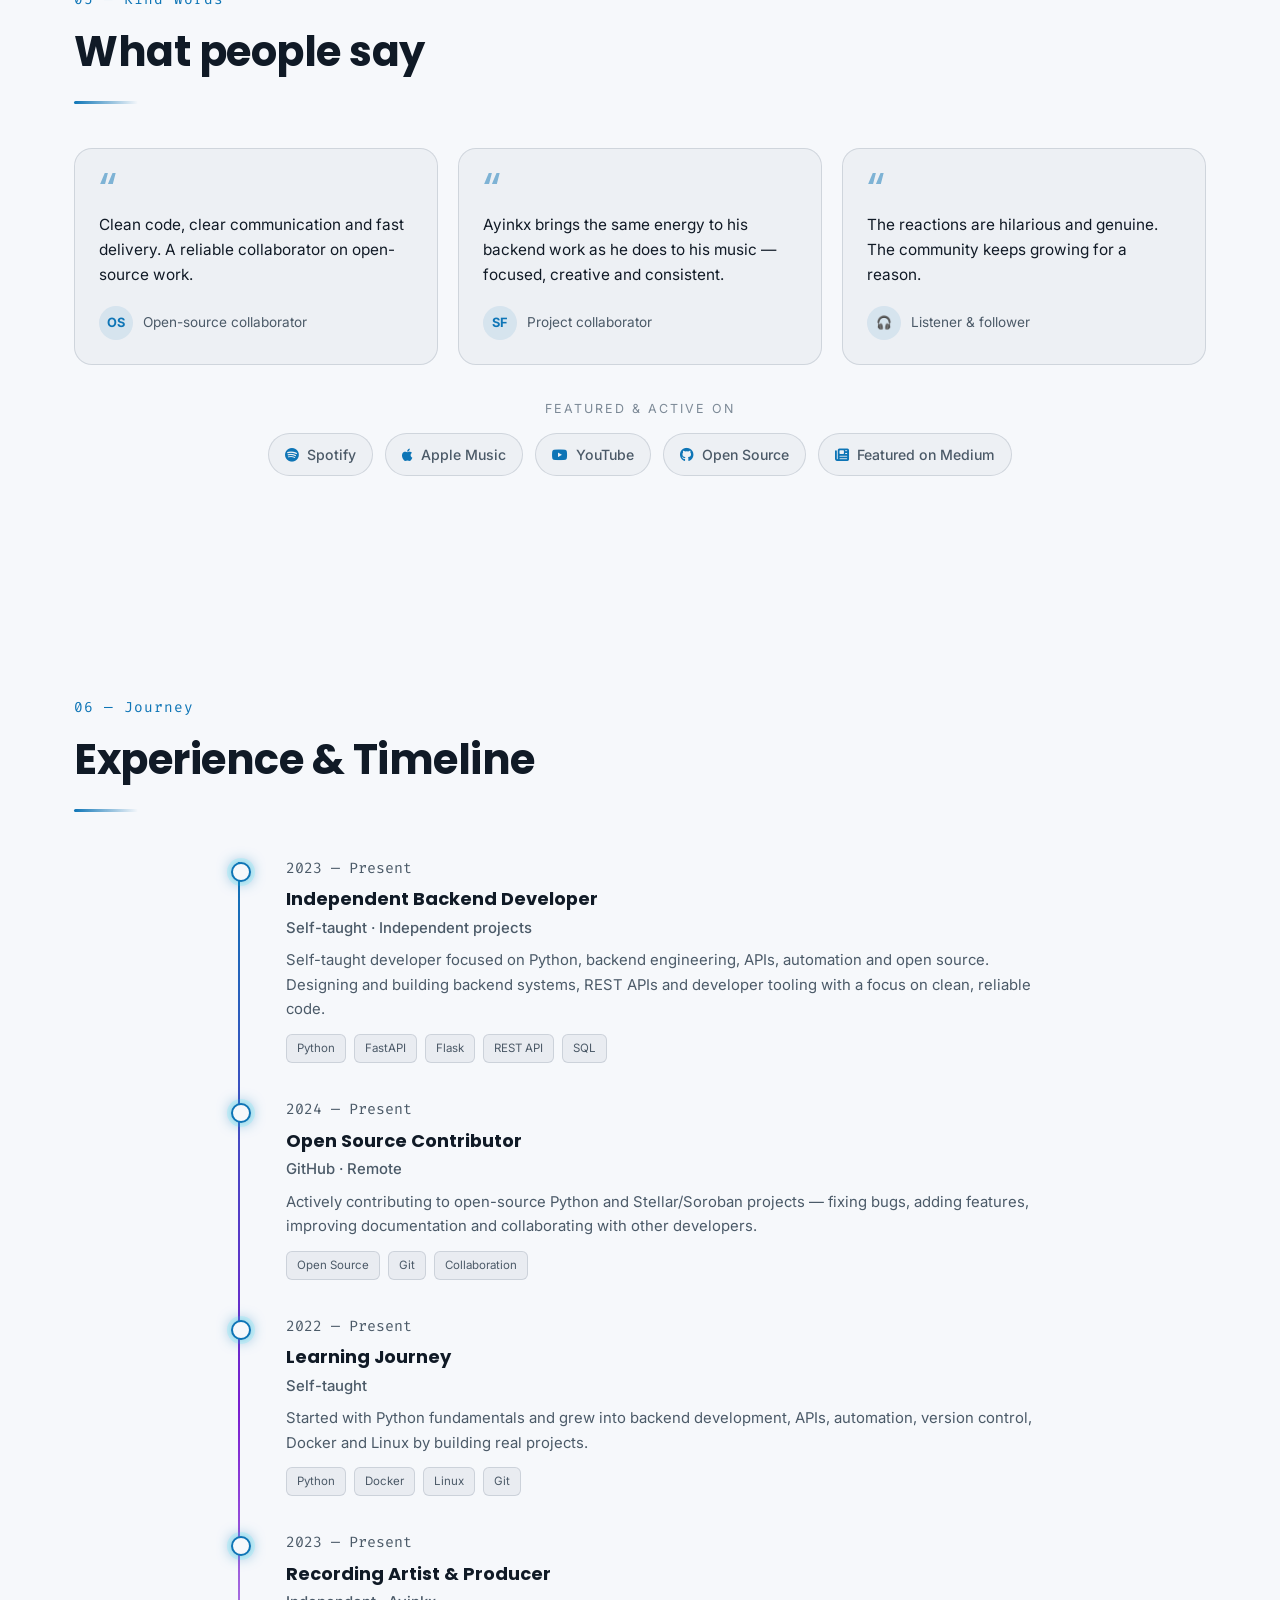
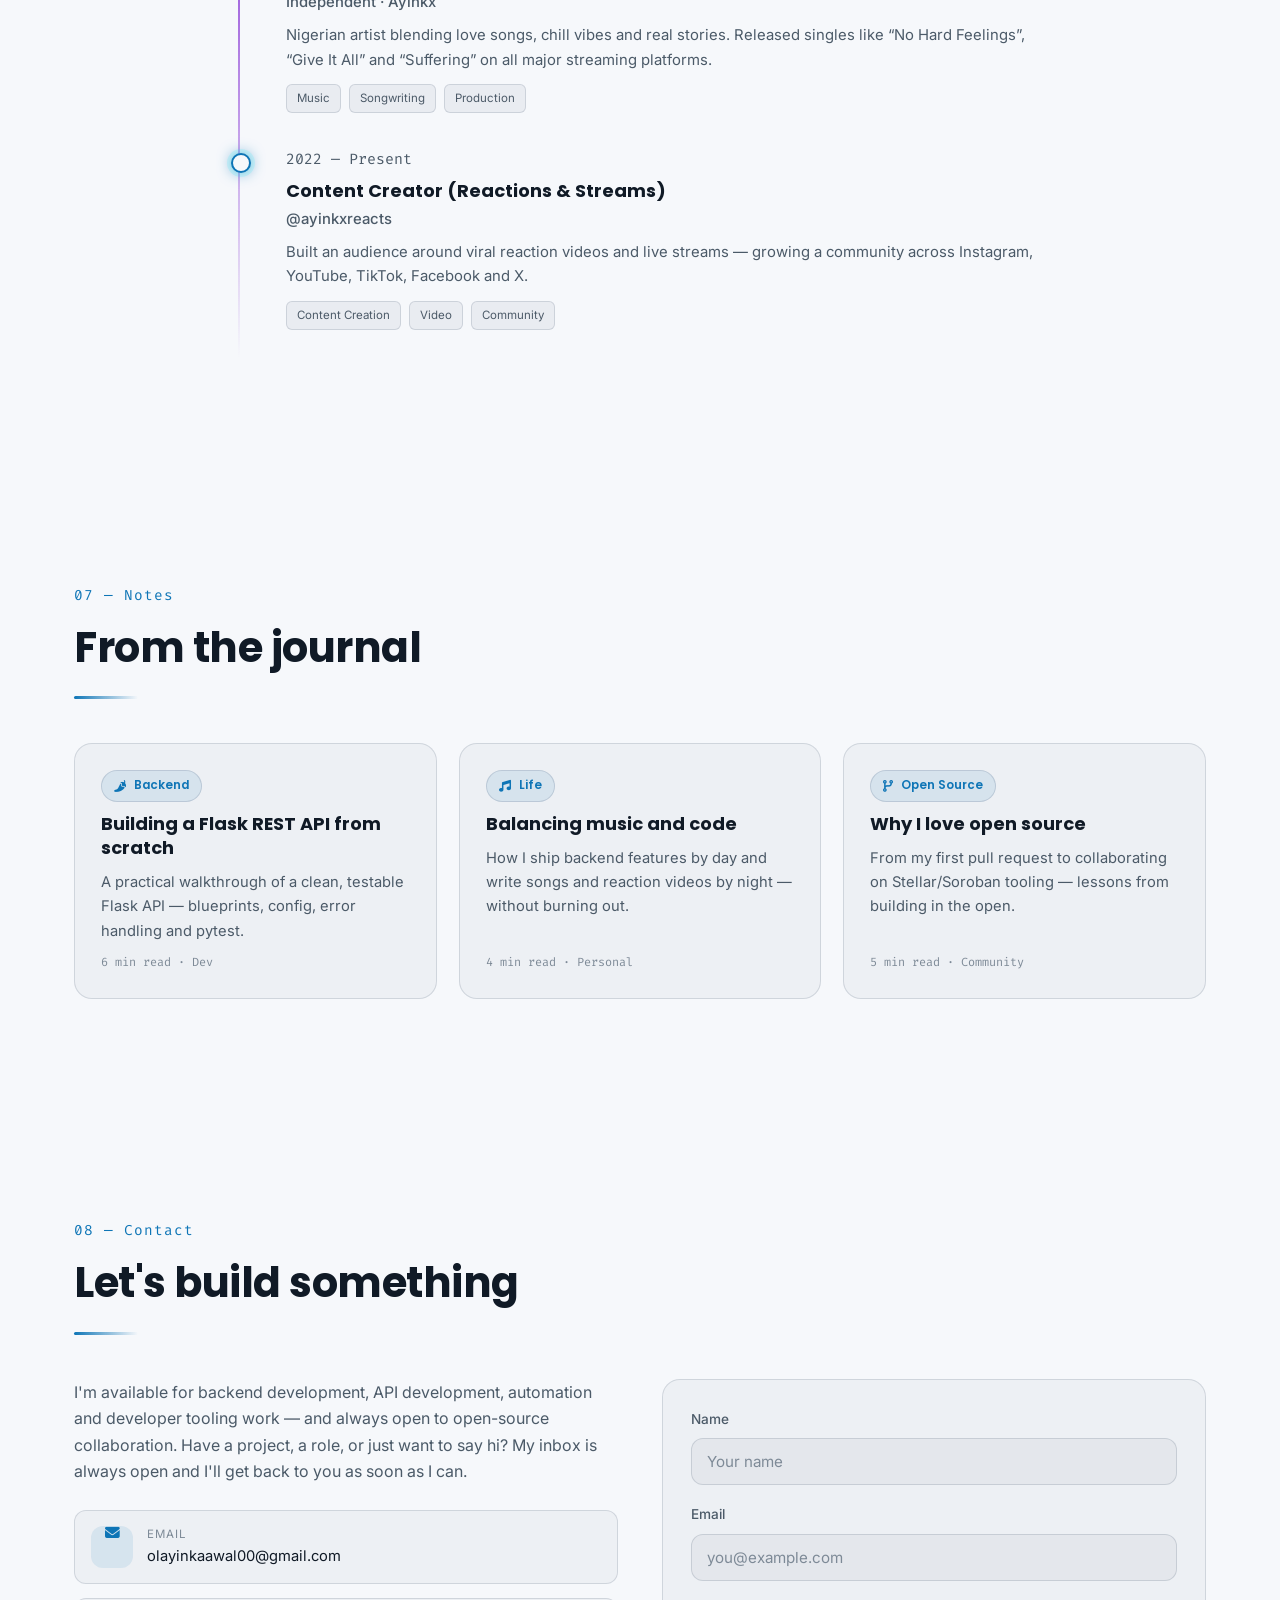
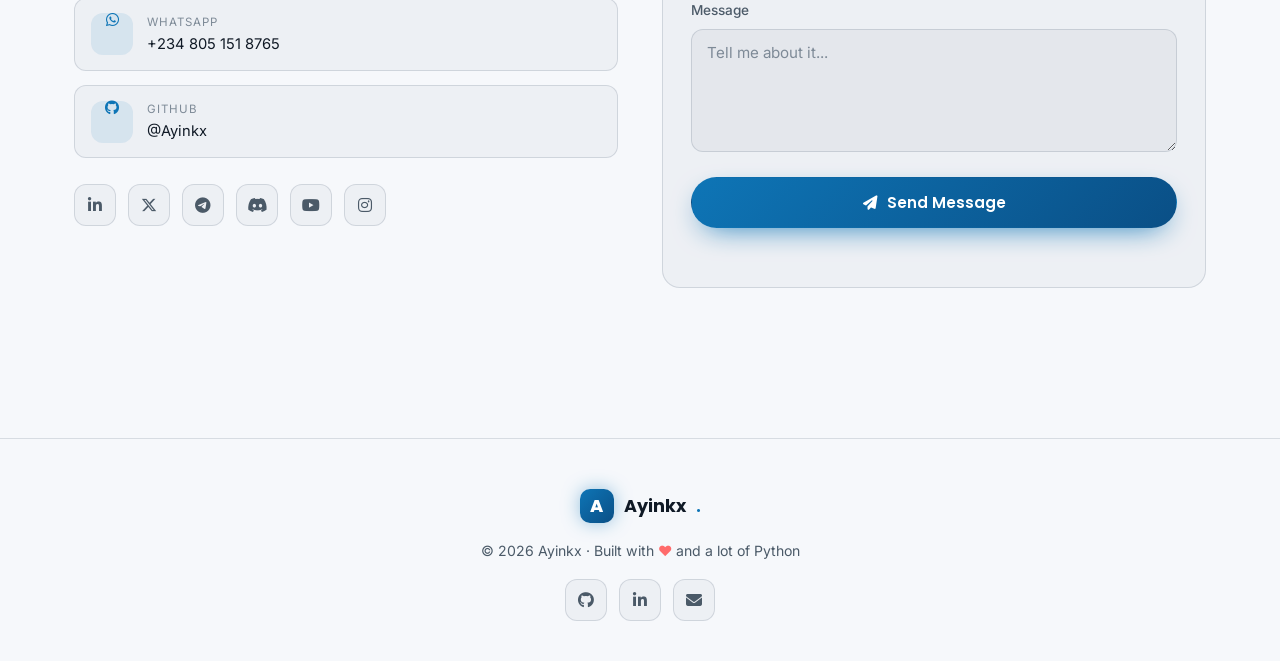
==== commit f9c7bfc6: "Improve portfolio wording, remove skill percentages, fix SEO URLs" ====
--- a/index.html
+++ b/index.html
@@ -3,26 +3,26 @@
 <head>
   <meta charset="UTF-8" />
   <meta name="viewport" content="width=device-width, initial-scale=1.0" />
-  <title>Ayinkx — Python &amp; Backend Developer</title>
-  <meta name="description" content="Portfolio of Ayinkx — Python Developer, Backend Developer and Open Source Contributor. Building Flask, REST APIs, Docker and automation." />
+  <title>Ayinkx — Python Backend Developer &amp; Open Source Builder</title>
+  <meta name="description" content="Portfolio of Lawal Olayinka Awal (Ayinkx) — Python backend developer and open-source builder focused on APIs, automation and developer tooling with Python, FastAPI, Flask, SQL and Docker." />
   <meta name="author" content="Ayinkx" />
   <meta name="author" content="Lawal Olayinka Awal (Ayinkx)" />
-  <meta name="keywords" content="Ayinkx, Lawal Olayinka Awal, Python developer, backend developer, Flask, REST API, open source, Nigerian musician, content creator, portfolio" />
+  <meta name="keywords" content="Ayinkx, Lawal Olayinka Awal, Python developer, backend developer, FastAPI, Flask, REST APIs, automation, developer tooling, open source, Docker, portfolio" />
   <meta name="theme-color" content="#0D1117" />
   <meta name="robots" content="index, follow" />
-  <link rel="canonical" href="https://ayinkx-portfolio.vercel.app/" />
+  <link rel="canonical" href="https://portfolio-ayinkx.vercel.app/" />
 
   <meta property="og:type" content="website" />
   <meta property="og:site_name" content="Ayinkx" />
-  <meta property="og:title" content="Ayinkx — Python &amp; Backend Developer · Musician &amp; Creator" />
-  <meta property="og:description" content="Portfolio of Lawal Olayinka Awal (Ayinkx) — Python &amp; backend developer, open-source contributor, Nigerian musician, producer and content creator." />
+  <meta property="og:title" content="Ayinkx — Python Backend Developer &amp; Open Source Builder" />
+  <meta property="og:description" content="Python backend developer and open-source builder focused on APIs, automation, developer tooling and backend systems with Python, FastAPI, Flask, SQL and Docker." />
   <meta property="og:image" content="https://raw.githubusercontent.com/Ayinkx/portfolio/main/assets/og-image.png" />
   <meta property="og:image:width" content="1200" />
   <meta property="og:image:height" content="630" />
-  <meta property="og:url" content="https://ayinkx-portfolio.vercel.app/" />
+  <meta property="og:url" content="https://portfolio-ayinkx.vercel.app/" />
   <meta name="twitter:card" content="summary_large_image" />
-  <meta name="twitter:title" content="Ayinkx — Python &amp; Backend Developer" />
-  <meta name="twitter:description" content="Python &amp; backend developer · open-source contributor · musician &amp; content creator." />
+  <meta name="twitter:title" content="Ayinkx — Python Backend Developer &amp; Open Source Builder" />
+  <meta name="twitter:description" content="Python backend developer building APIs, automation tools and developer tooling · open-source contributor." />
   <meta name="twitter:image" content="https://raw.githubusercontent.com/Ayinkx/portfolio/main/assets/og-image.png" />
 
   <link rel="icon" type="image/png" href="https://github.com/Ayinkx.png" />
@@ -46,8 +46,8 @@
       "@type": "Person",
       "name": "Lawal Olayinka Awal",
       "alternateName": "Ayinkx",
-      "jobTitle": "Python & Backend Developer",
-      "url": "https://ayinkx-portfolio.vercel.app/",
+      "jobTitle": "Python Backend Developer & Open Source Builder",
+      "url": "https://portfolio-ayinkx.vercel.app/",
       "image": "https://github.com/Ayinkx.png",
       "email": "olayinkaawal00@gmail.com",
       "address": { "@type": "PostalAddress", "addressLocality": "Lagos", "addressCountry": "NG" },
@@ -97,7 +97,7 @@
         <a href="#about" class="nav__link">About</a>
         <a href="#skills" class="nav__link">Skills</a>
         <a href="#projects" class="nav__link">Projects</a>
-        <a href="#creative" class="nav__link">Creative</a>
+        <a href="#creative" class="nav__link">Beyond Code</a>
         <a href="#experience" class="nav__link">Experience</a>
         <a href="#notes" class="nav__link">Notes</a>
         <a href="#contact" class="nav__link">Contact</a>
@@ -127,15 +127,15 @@
       <canvas class="hero__particles" id="particles" aria-hidden="true"></canvas>
       <div class="container hero__inner">
         <div class="hero__content reveal">
-          <p class="hero__hello"><span class="wave">👋</span> Hi there, I'm</p>
+          <p class="hero__hello"><span class="wave">👋</span> Python Backend Developer &amp; Open Source Builder</p>
           <h1 class="hero__name">Ayinkx</h1>
           <h2 class="hero__roles">
             I build&nbsp;<span class="typed" id="typed"></span><span class="caret">|</span>
           </h2>
           <p class="hero__desc">
-            A self-taught developer focused on <strong>Python</strong>, <strong>backend engineering</strong>
-            and <strong>open source</strong>. I turn ideas into reliable, real-world apps with Flask,
-            REST APIs, Docker and clean automation.
+            I build practical <strong>backend systems</strong>, <strong>APIs</strong>,
+            <strong>automation tools</strong> and <strong>developer tooling</strong> with
+            Python, FastAPI, Flask, SQL and Docker.
           </p>
 
           <div class="hero__actions">
@@ -182,15 +182,15 @@
     <section class="stats" aria-label="Highlights">
       <div class="container stats__grid">
         <div class="stat reveal">
-          <div class="stat__num"><span class="stat__val" id="statFollowers" data-target="0">0</span></div>
+          <div class="stat__num"><span class="stat__val" id="statFollowers" data-target="0">—</span></div>
           <div class="stat__label"><i class="fa-brands fa-github"></i> GitHub Followers</div>
         </div>
         <div class="stat reveal">
-          <div class="stat__num"><span class="stat__val" id="statStars" data-target="0">0</span></div>
+          <div class="stat__num"><span class="stat__val" id="statStars" data-target="0">—</span></div>
           <div class="stat__label"><i class="fa-solid fa-star"></i> GitHub Stars</div>
         </div>
         <div class="stat reveal">
-          <div class="stat__num"><span class="stat__val" id="statRepos" data-target="0">0</span></div>
+          <div class="stat__num"><span class="stat__val" id="statRepos" data-target="0">—</span></div>
           <div class="stat__label"><i class="fa-solid fa-folder-tree"></i> Public Repos</div>
         </div>
         <div class="stat reveal">
@@ -214,22 +214,19 @@
           <div class="about__text reveal">
             <p>
               I'm <strong>Lawal Olayinka Awal</strong> — known online as <strong>Ayinkx</strong>. I'm a
-              <strong>Python &amp; backend developer</strong>, a <strong>Nigerian musician &amp; producer</strong>
-              and a <strong>content creator</strong>. Different worlds, same person: I love creating things
-              people genuinely connect with.
+              <strong>self-taught Python backend developer</strong> and <strong>open-source builder</strong>
+              focused on building practical software, APIs, automation tools and developer tooling.
             </p>
             <p>
-              On the tech side I focus on <strong>Python</strong>, <strong>Flask</strong> and
-              <strong>REST APIs</strong>, with a growing toolkit around <strong>Docker</strong>,
-              <strong>SQL</strong> and automation — plus <strong>open source</strong> contributions to
-              Stellar/Soroban and Python projects. My journey is fully
-              <strong>self-taught and learn-by-building</strong>.
+              I work primarily with <strong>Python</strong>, <strong>FastAPI</strong>, <strong>Flask</strong>,
+              <strong>REST APIs</strong>, <strong>SQL</strong>, <strong>Docker</strong>, <strong>Git</strong>
+              and <strong>Linux</strong>. I learn by building real projects, contributing to open source and
+              solving practical engineering problems.
             </p>
             <p>
-              As <strong>Ayinkx</strong> / <strong>Ayinkxreacts</strong>, I make <strong>music</strong>
-              (love songs, chill vibes, real stories) and create <strong>reaction videos &amp; live
-              streams</strong> for a growing community. Whether it's code, a song or a video, I'm here
-              to build and to connect.
+              Outside software development, I'm also a <strong>musician</strong>, <strong>producer</strong>
+              and <strong>content creator</strong>. Those creative interests are an important part of who I am,
+              but software development and open source are the main focus of this portfolio.
             </p>
 
             <ul class="about__facts">
@@ -245,12 +242,12 @@
             <div class="mini-card">
               <i class="fa-brands fa-python"></i>
               <h3>Backend</h3>
-              <p>Flask, REST APIs, automation, clean architecture.</p>
+              <p>Python, FastAPI, Flask and REST APIs.</p>
             </div>
             <div class="mini-card">
               <i class="fa-solid fa-code-branch"></i>
               <h3>Open Source</h3>
-              <p>Collaborating and contributing to real projects.</p>
+              <p>Building and contributing to real projects in the open.</p>
             </div>
             <div class="mini-card">
               <i class="fa-solid fa-gears"></i>
@@ -275,13 +272,36 @@
 
         <div class="skills">
           <div class="skills__bars reveal">
-            <!-- Edit your levels here (data-level 0-100) -->
-            <div class="bar" data-level="90"><span class="bar__label">Python</span><div class="bar__track"><div class="bar__fill"></div></div><span class="bar__pct">90%</span></div>
-            <div class="bar" data-level="85"><span class="bar__label">Flask &amp; REST</span><div class="bar__track"><div class="bar__fill"></div></div><span class="bar__pct">85%</span></div>
-            <div class="bar" data-level="78"><span class="bar__label">HTML &amp; CSS</span><div class="bar__track"><div class="bar__fill"></div></div><span class="bar__pct">78%</span></div>
-            <div class="bar" data-level="72"><span class="bar__label">JavaScript</span><div class="bar__track"><div class="bar__fill"></div></div><span class="bar__pct">72%</span></div>
-            <div class="bar" data-level="60"><span class="bar__label">SQL</span><div class="bar__track"><div class="bar__fill"></div></div><span class="bar__pct">60%</span></div>
-            <div class="bar" data-level="55"><span class="bar__label">Docker</span><div class="bar__track"><div class="bar__fill"></div></div><span class="bar__pct">55%</span></div>
+            <div class="tag-group">
+              <h3>Backend</h3>
+              <div class="chips">
+                <span class="chip">Python</span><span class="chip">FastAPI</span>
+                <span class="chip">Flask</span><span class="chip">REST APIs</span>
+              </div>
+            </div>
+            <div class="tag-group">
+              <h3>Data &amp; APIs</h3>
+              <div class="chips">
+                <span class="chip">SQL</span><span class="chip">PostgreSQL</span>
+                <span class="chip">MySQL</span><span class="chip">API integration</span>
+                <span class="chip">Validation</span>
+              </div>
+            </div>
+            <div class="tag-group">
+              <h3>Automation</h3>
+              <div class="chips">
+                <span class="chip">Python scripting</span><span class="chip">Background jobs</span>
+                <span class="chip">Scheduling</span><span class="chip">Workflow automation</span>
+              </div>
+            </div>
+            <div class="tag-group">
+              <h3>Development &amp; Delivery</h3>
+              <div class="chips">
+                <span class="chip">Docker</span><span class="chip">Linux</span>
+                <span class="chip">Bash</span><span class="chip">Git</span>
+                <span class="chip">GitHub</span><span class="chip">Postman</span>
+              </div>
+            </div>
           </div>
 
           <div class="skills__tags reveal" data-delay="120">
@@ -332,7 +352,7 @@
     <!-- ===================== CREATIVE ===================== -->
     <section class="section" id="creative">
       <div class="container">
-        <p class="section__eyebrow reveal">04 — Creative</p>
+        <p class="section__eyebrow reveal">04 — Beyond Code</p>
         <h2 class="section__title reveal">Music &amp; Content</h2>
 
         <p class="creative__intro reveal">
@@ -432,15 +452,15 @@
         <h2 class="section__title reveal">What people say</h2>
 
         <div class="quotes">
-          <!-- ✏️ Replace these with real testimonials -->
+          <!-- ✏️ Placeholder testimonials — replace with real, verifiable quotes from named collaborators -->
           <figure class="quote reveal">
             <div class="quote__mark">“</div>
-            <blockquote>Clean code, clear communication and ships fast. A reliable collaborator on open-source work.</blockquote>
+            <blockquote>Clean code, clear communication and fast delivery. A reliable collaborator on open-source work.</blockquote>
             <figcaption><span class="quote__avatar">OS</span> Open-source collaborator</figcaption>
           </figure>
           <figure class="quote reveal" data-delay="100">
             <div class="quote__mark">“</div>
-            <blockquote>Ayinkx brings the same energy to backend work as he does to music — focused, creative and consistent.</blockquote>
+            <blockquote>Ayinkx brings the same energy to his backend work as he does to his music — focused, creative and consistent.</blockquote>
             <figcaption><span class="quote__avatar">SF</span> Project collaborator</figcaption>
           </figure>
           <figure class="quote reveal" data-delay="200">
@@ -513,8 +533,9 @@
         <div class="contact">
           <div class="contact__info reveal">
             <p>
-              Have a project, a role, or just want to say hi? My inbox is always open —
-              I'll get back to you as soon as I can.
+              I'm available for backend development, API development, automation and developer
+              tooling work — and always open to open-source collaboration. Have a project, a role,
+              or just want to say hi? My inbox is always open and I'll get back to you as soon as I can.
             </p>
 
             <ul class="contact__list">
--- a/styles.css
+++ b/styles.css
@@ -279,12 +279,7 @@
 
 /* ===================== Skills ===================== */
 .skills { display: grid; grid-template-columns: 1fr 1fr; gap: 44px; align-items: start; }
-.skills__bars { display: flex; flex-direction: column; gap: 18px; }
-.bar { display: grid; grid-template-columns: 130px 1fr 44px; align-items: center; gap: 14px; }
-.bar__label { font-size: 0.92rem; color: var(--text); font-weight: 500; }
-.bar__track { height: 9px; border-radius: 20px; background: var(--surface-2); overflow: hidden; }
-.bar__fill { height: 100%; width: 0; border-radius: 20px; background: linear-gradient(90deg, var(--accent-2), var(--accent)); transition: width 1.2s cubic-bezier(.22,.61,.36,1); box-shadow: 0 0 16px -2px var(--accent); }
-.bar__pct { font-family: var(--font-code); font-size: 0.82rem; color: var(--muted); text-align: right; }
+.skills__bars { display: flex; flex-direction: column; gap: 24px; }
 
 .skills__tags { display: flex; flex-direction: column; gap: 24px; }
 .tag-group h3 { font-family: var(--font-head); font-size: 1rem; margin-bottom: 12px; color: var(--text); }
@@ -451,7 +446,6 @@
 @media (max-width: 560px) {
   .projects { grid-template-columns: 1fr; }
   .about__cards { grid-template-columns: 1fr; }
-  .bar { grid-template-columns: 96px 1fr 40px; gap: 10px; }
   .container { padding: 0 18px; }
 }
 
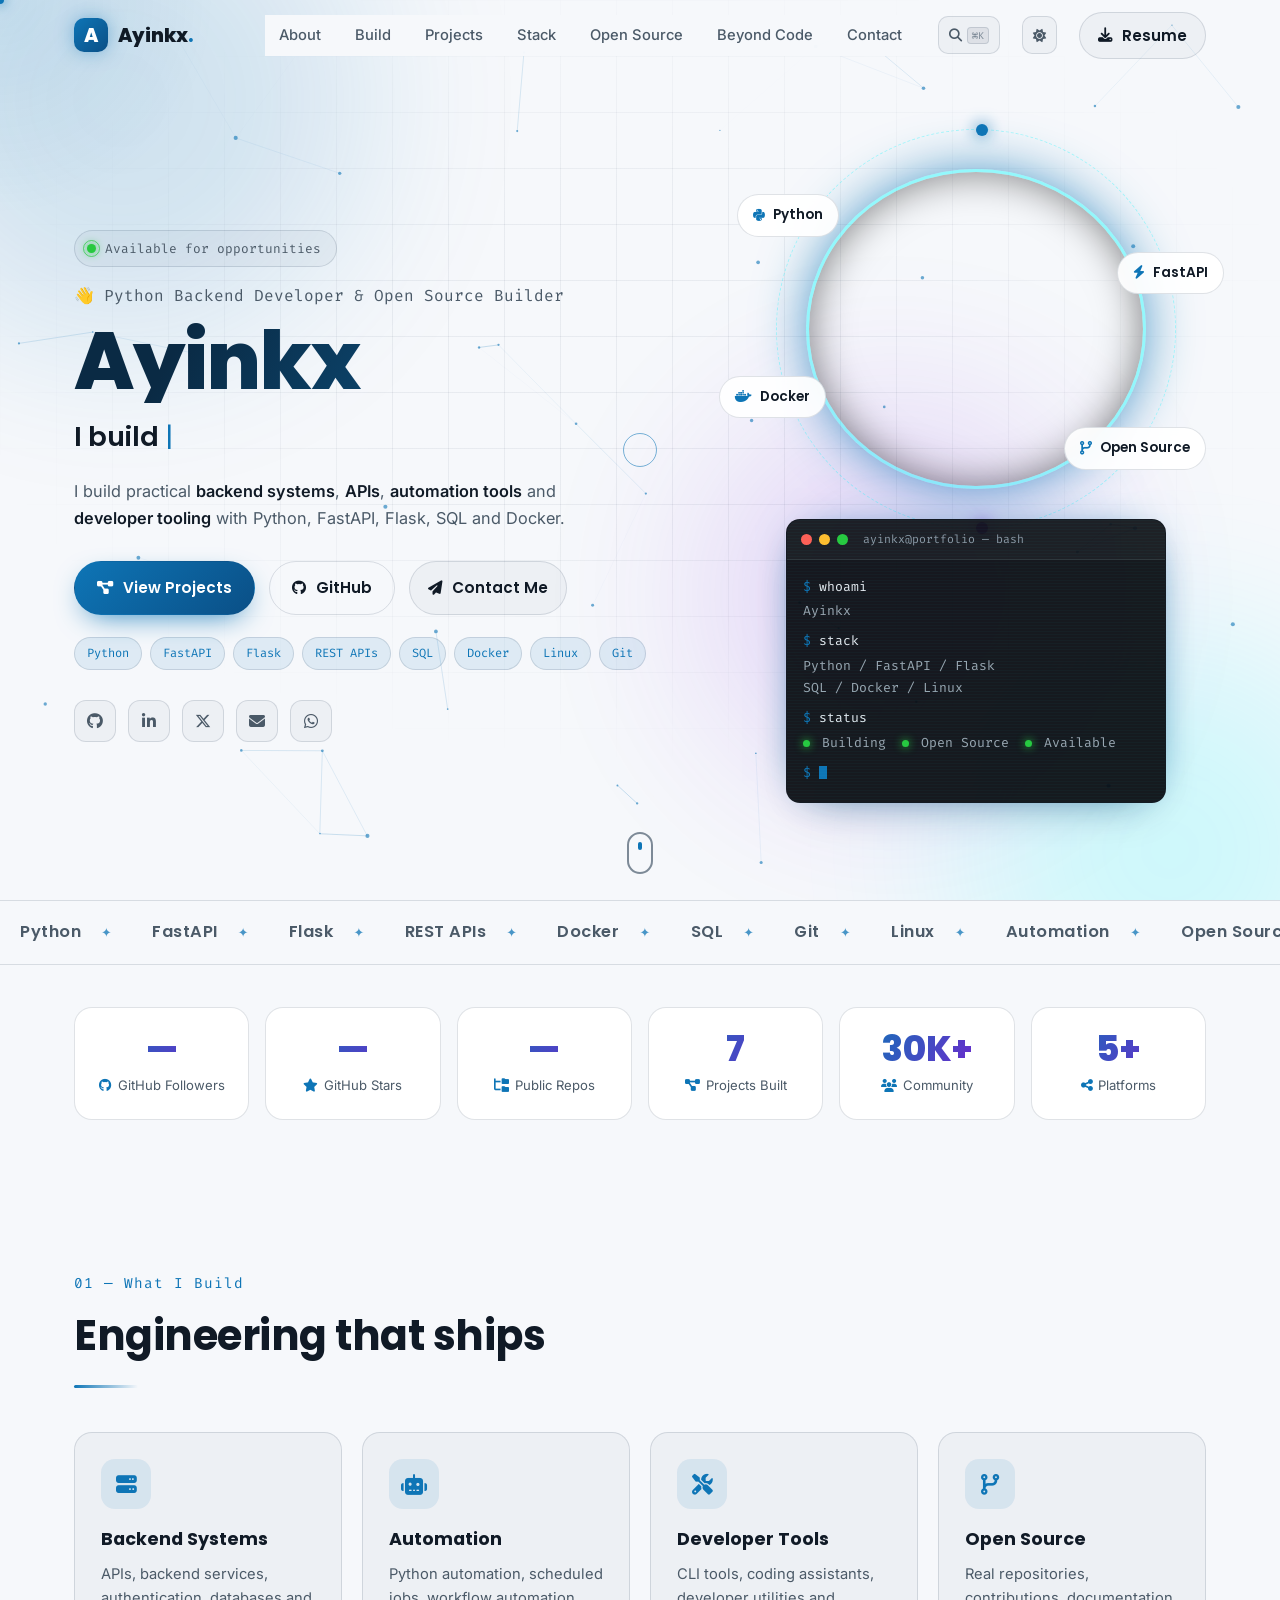
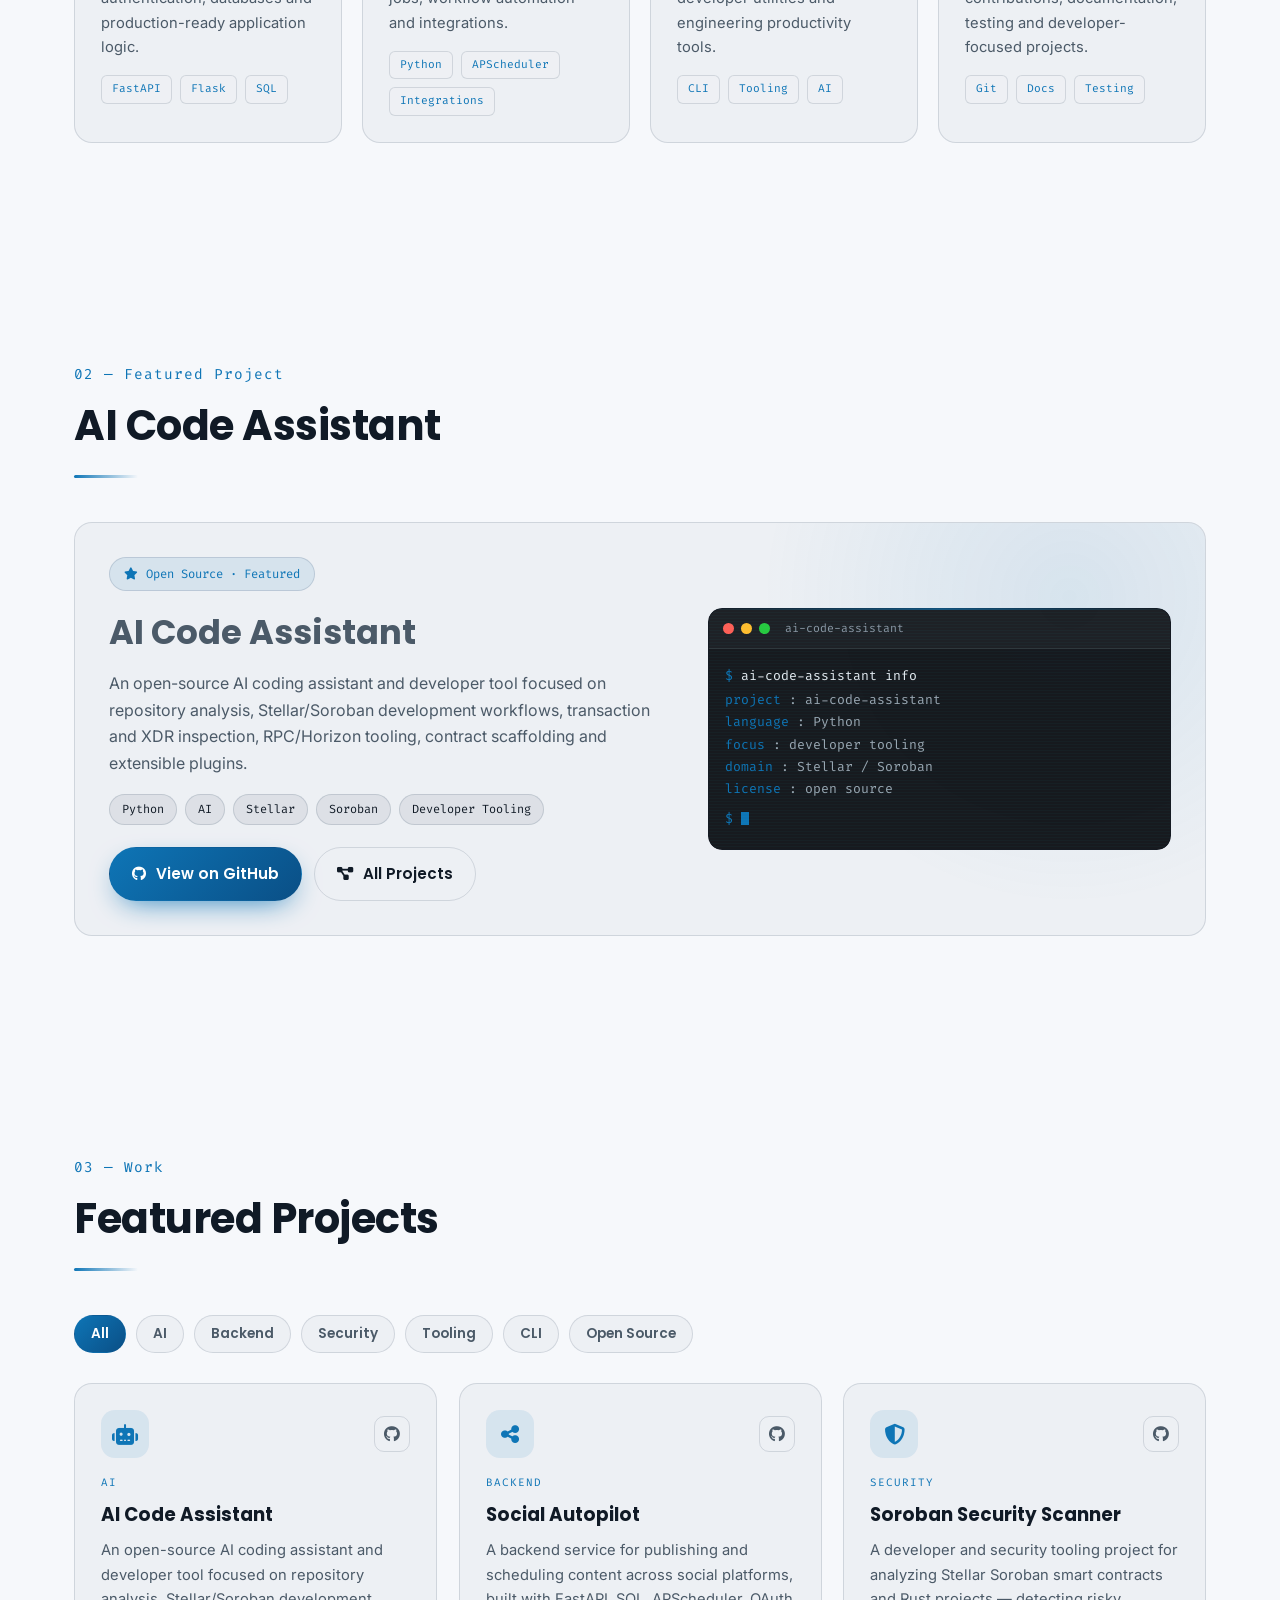
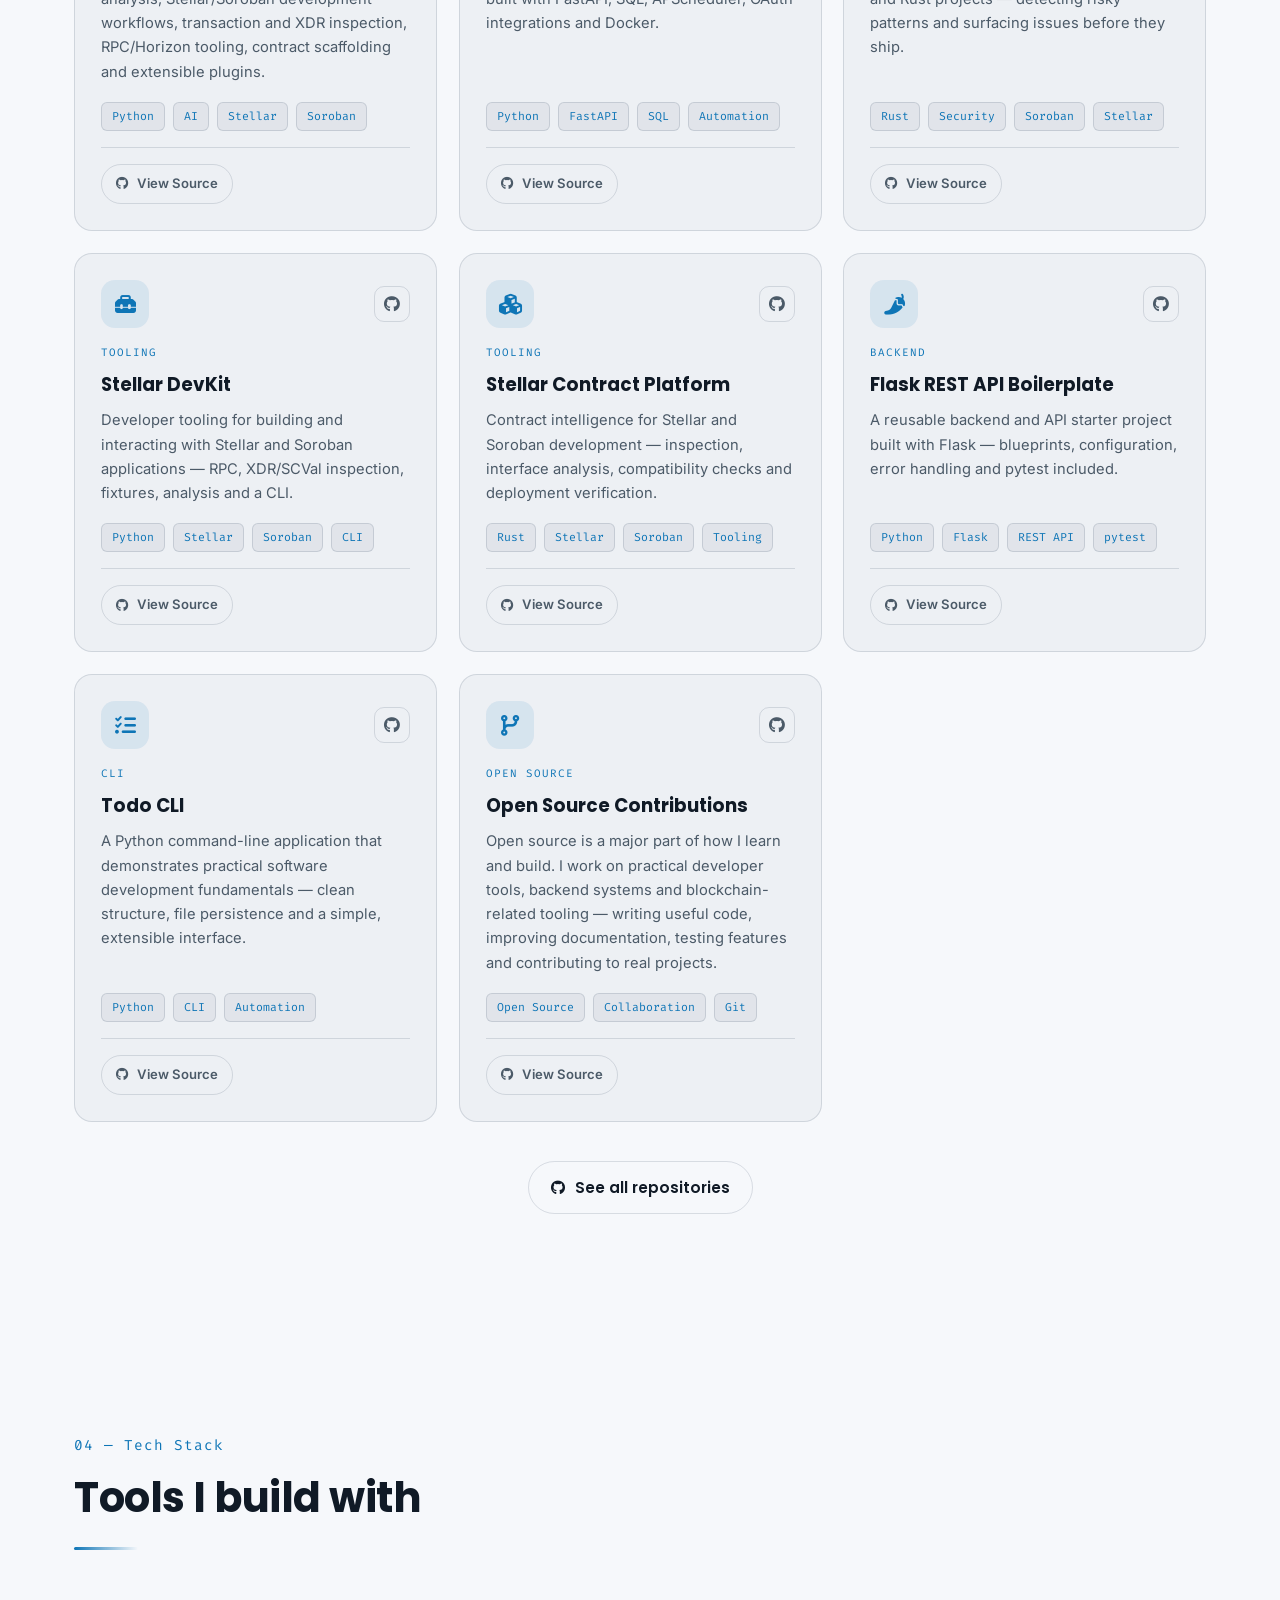
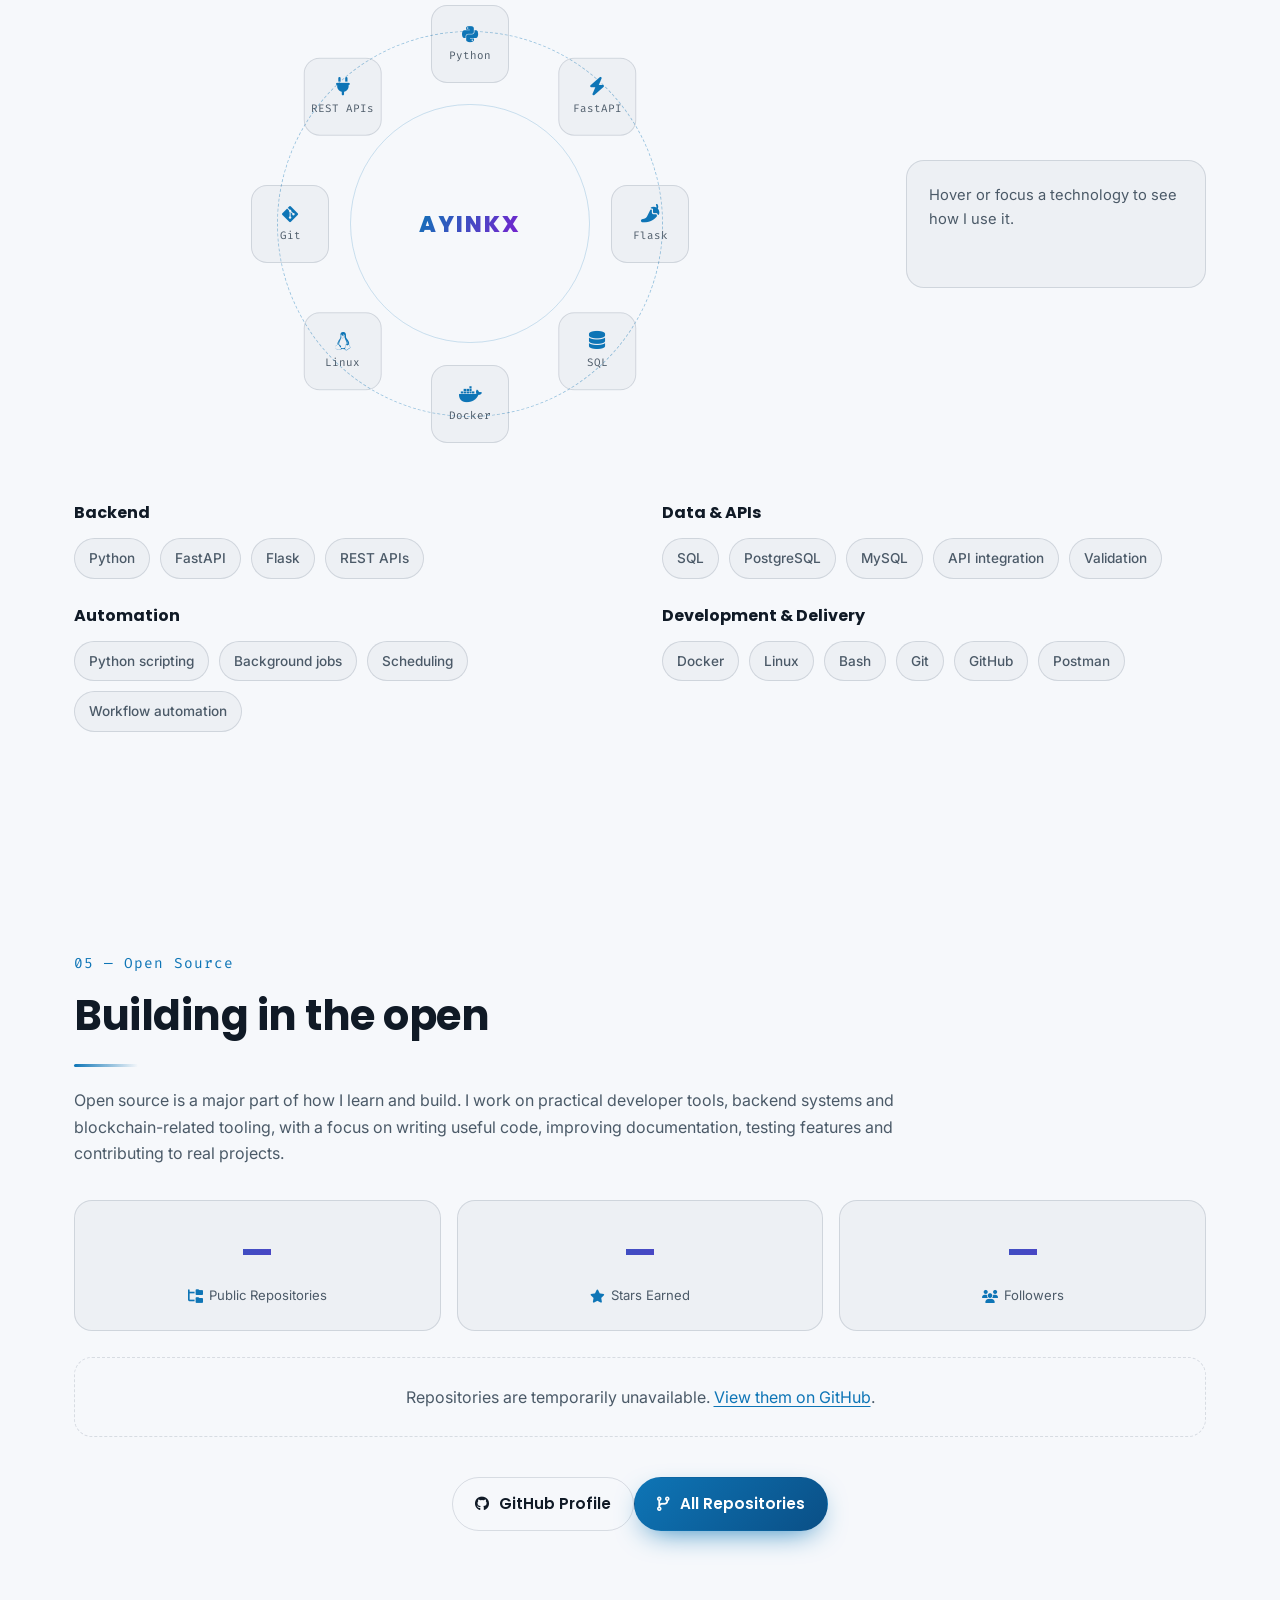
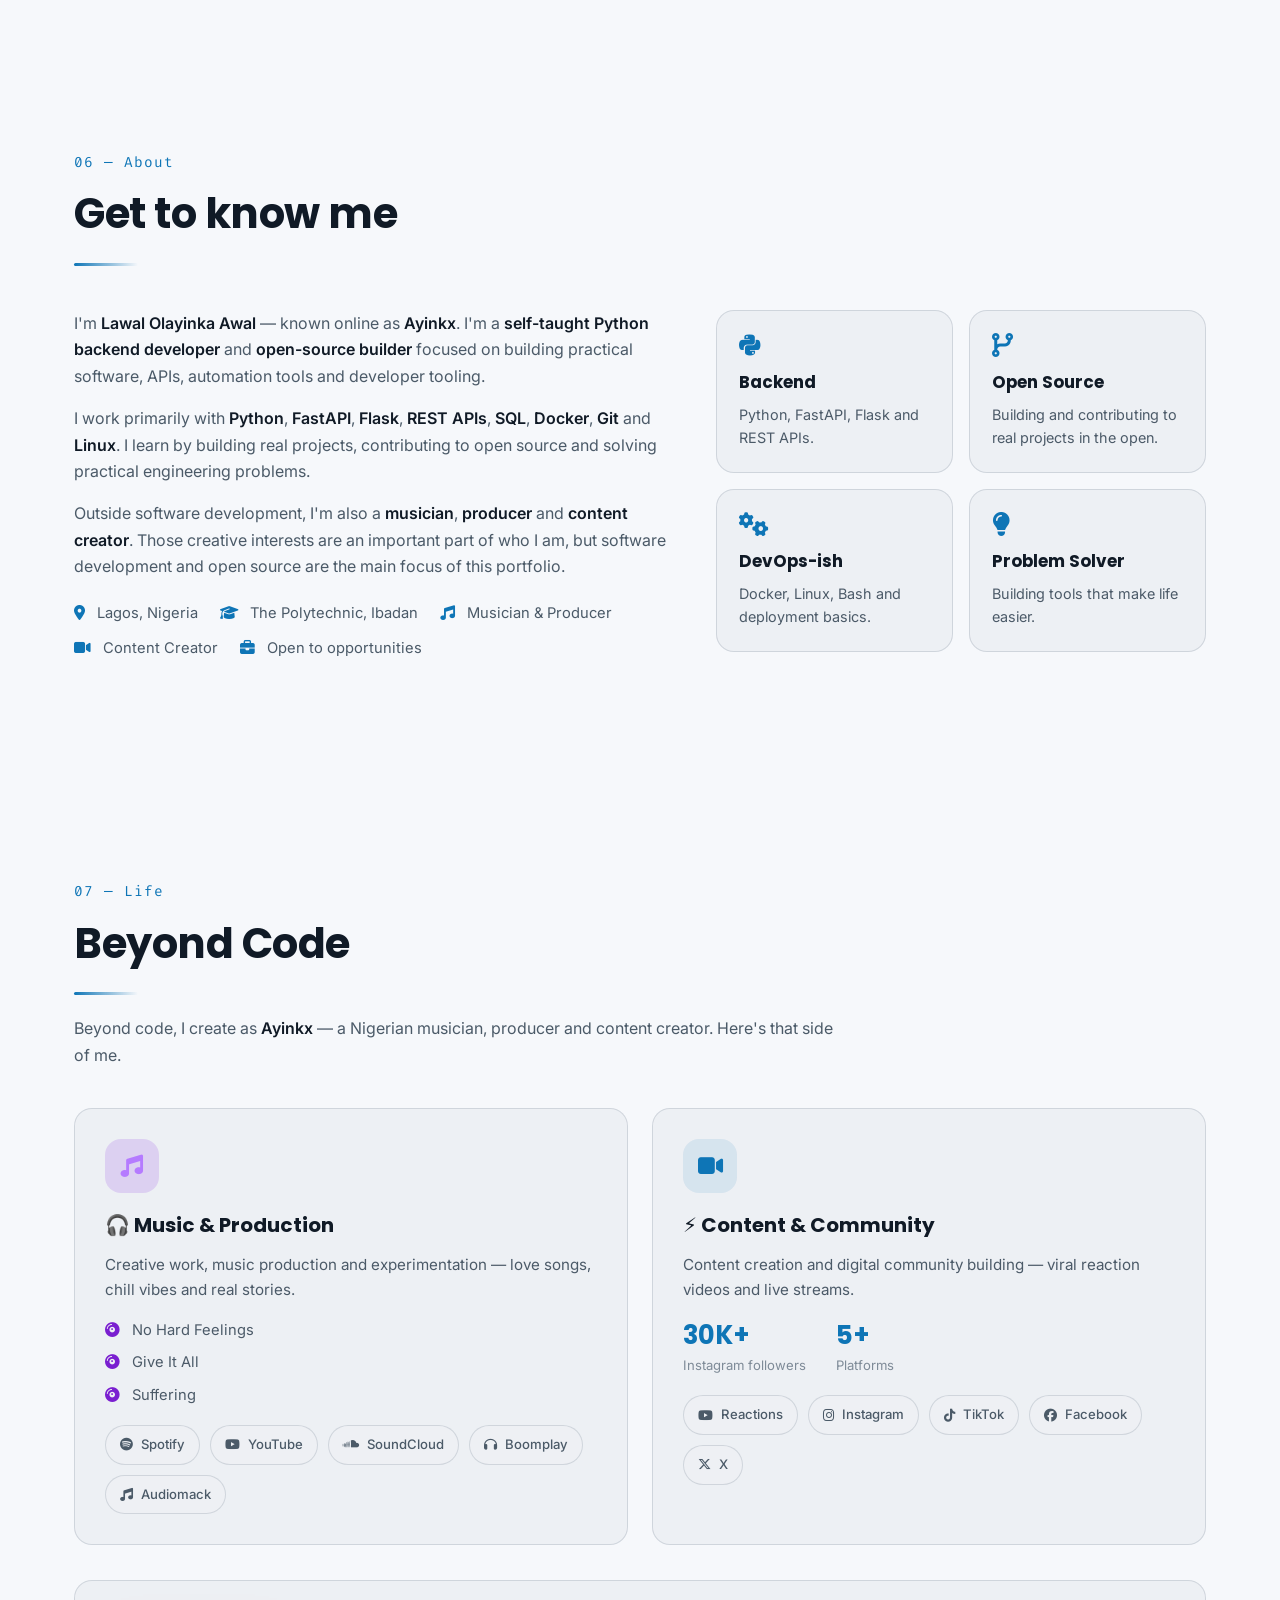
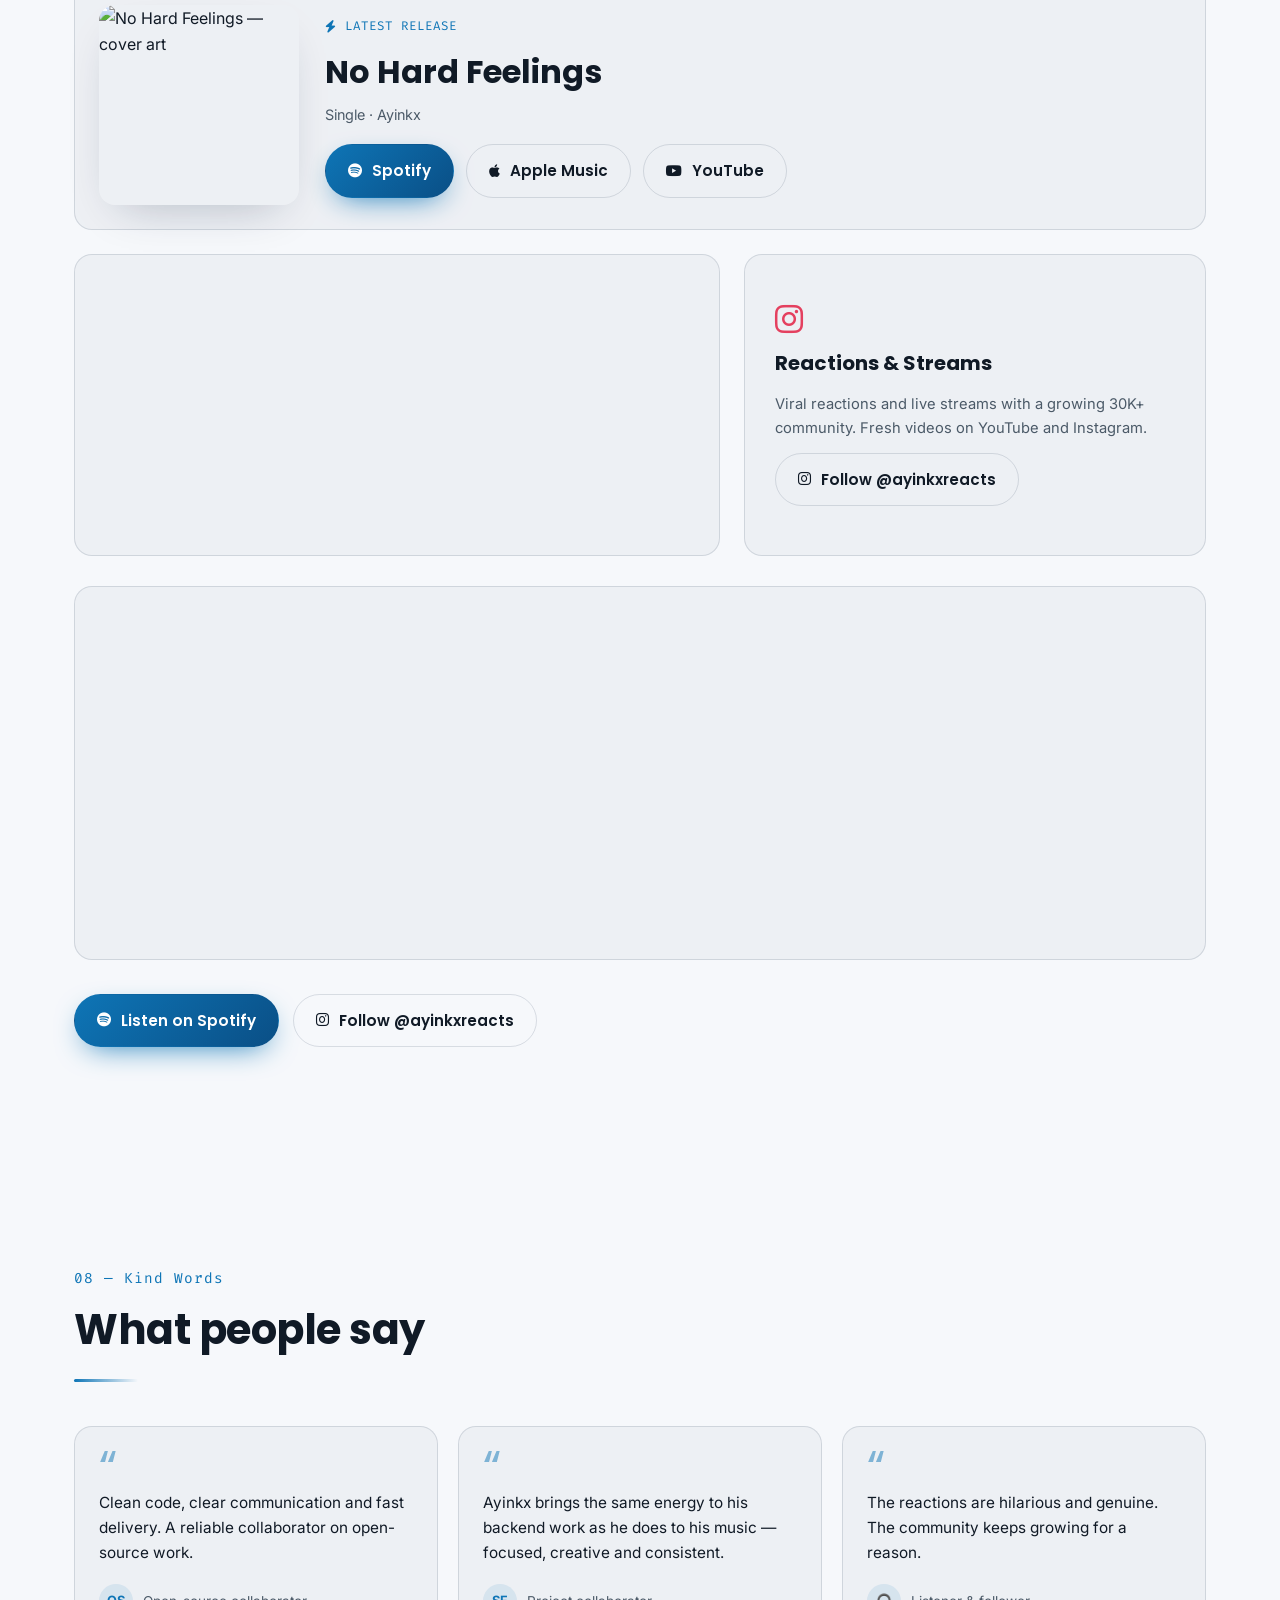
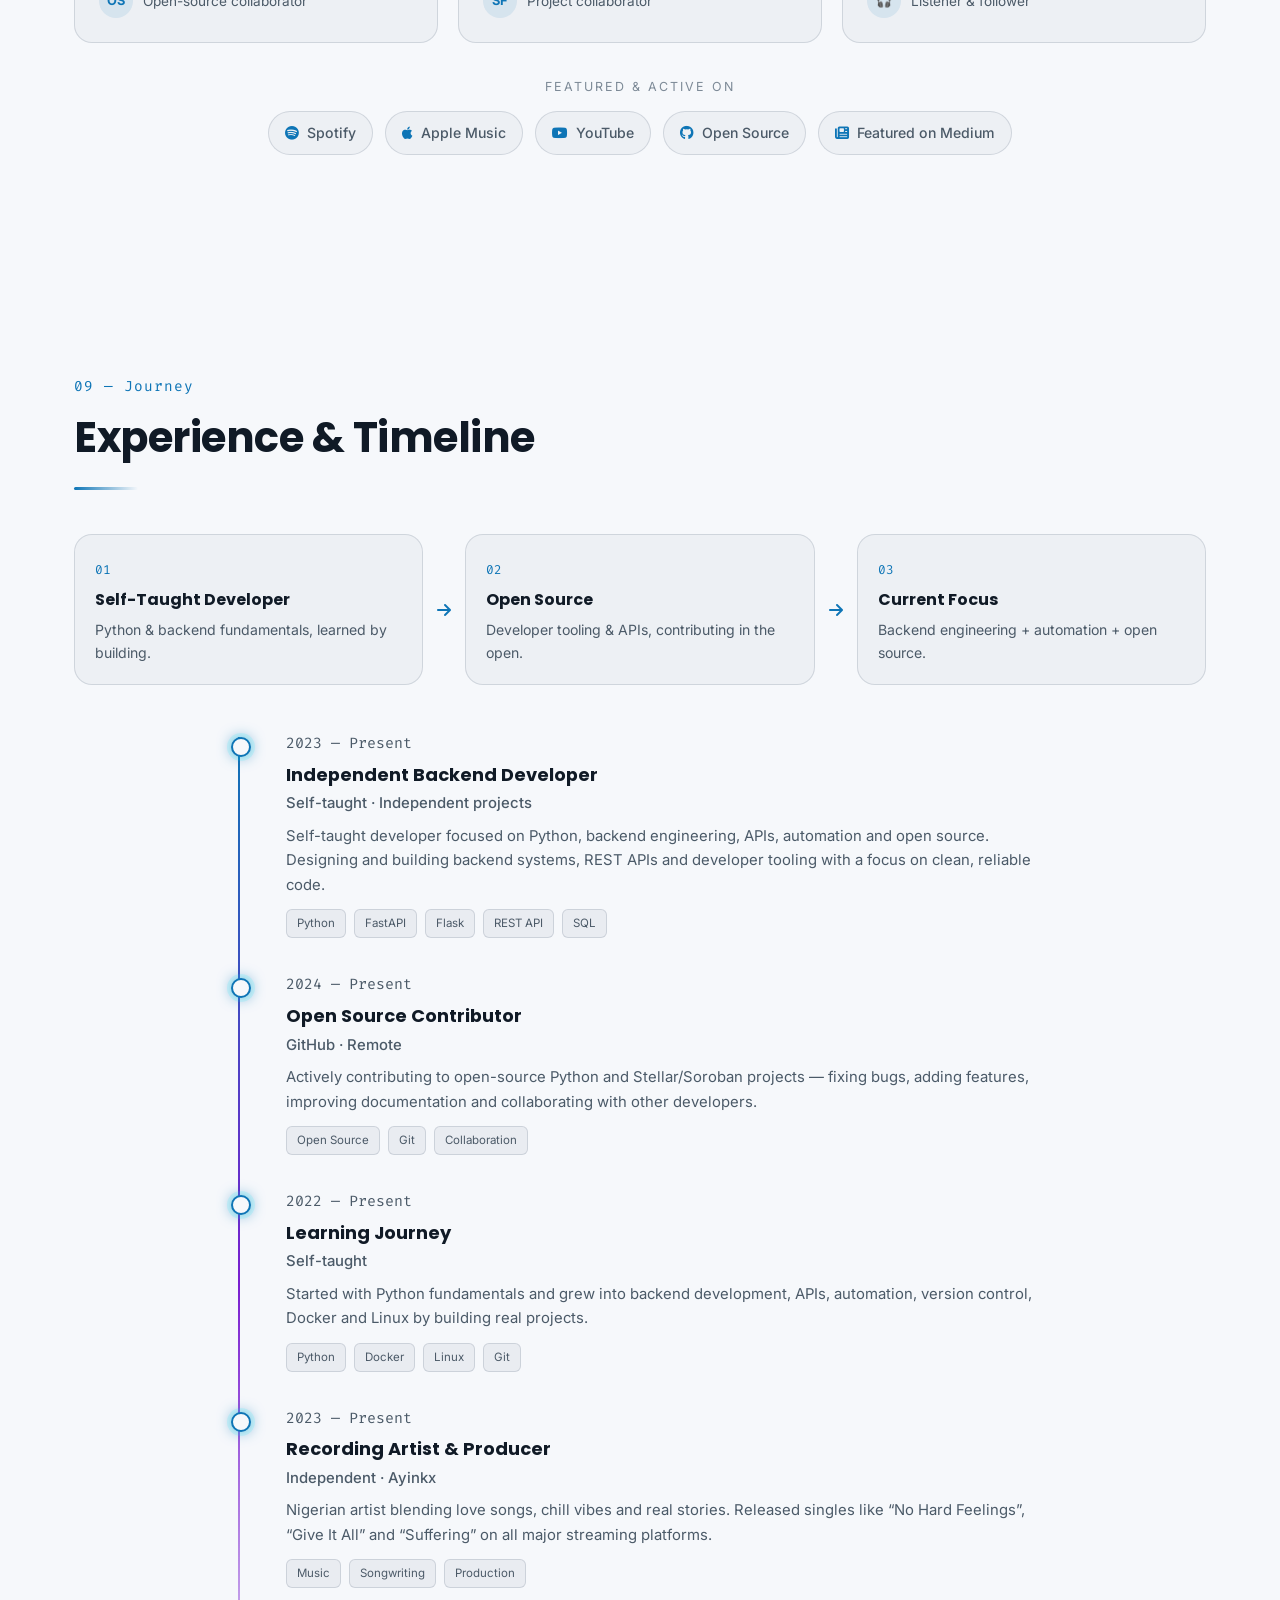
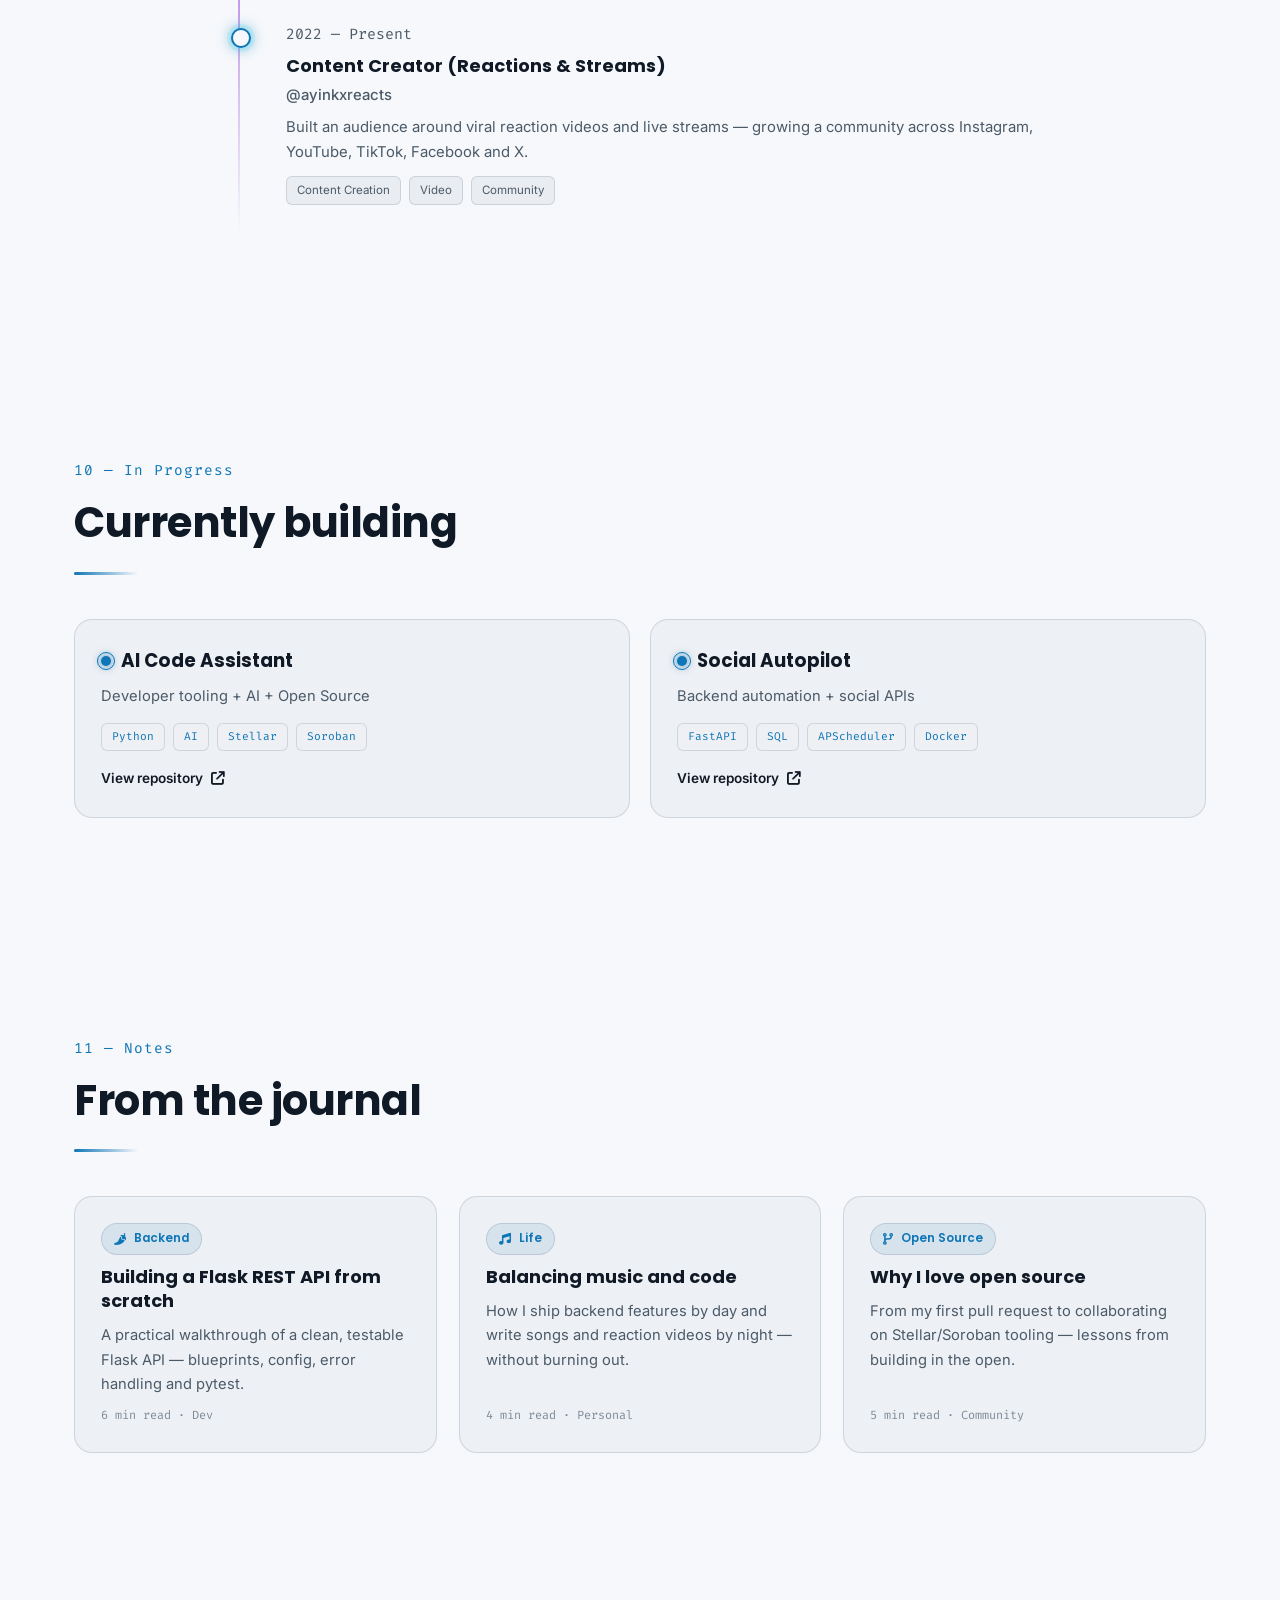
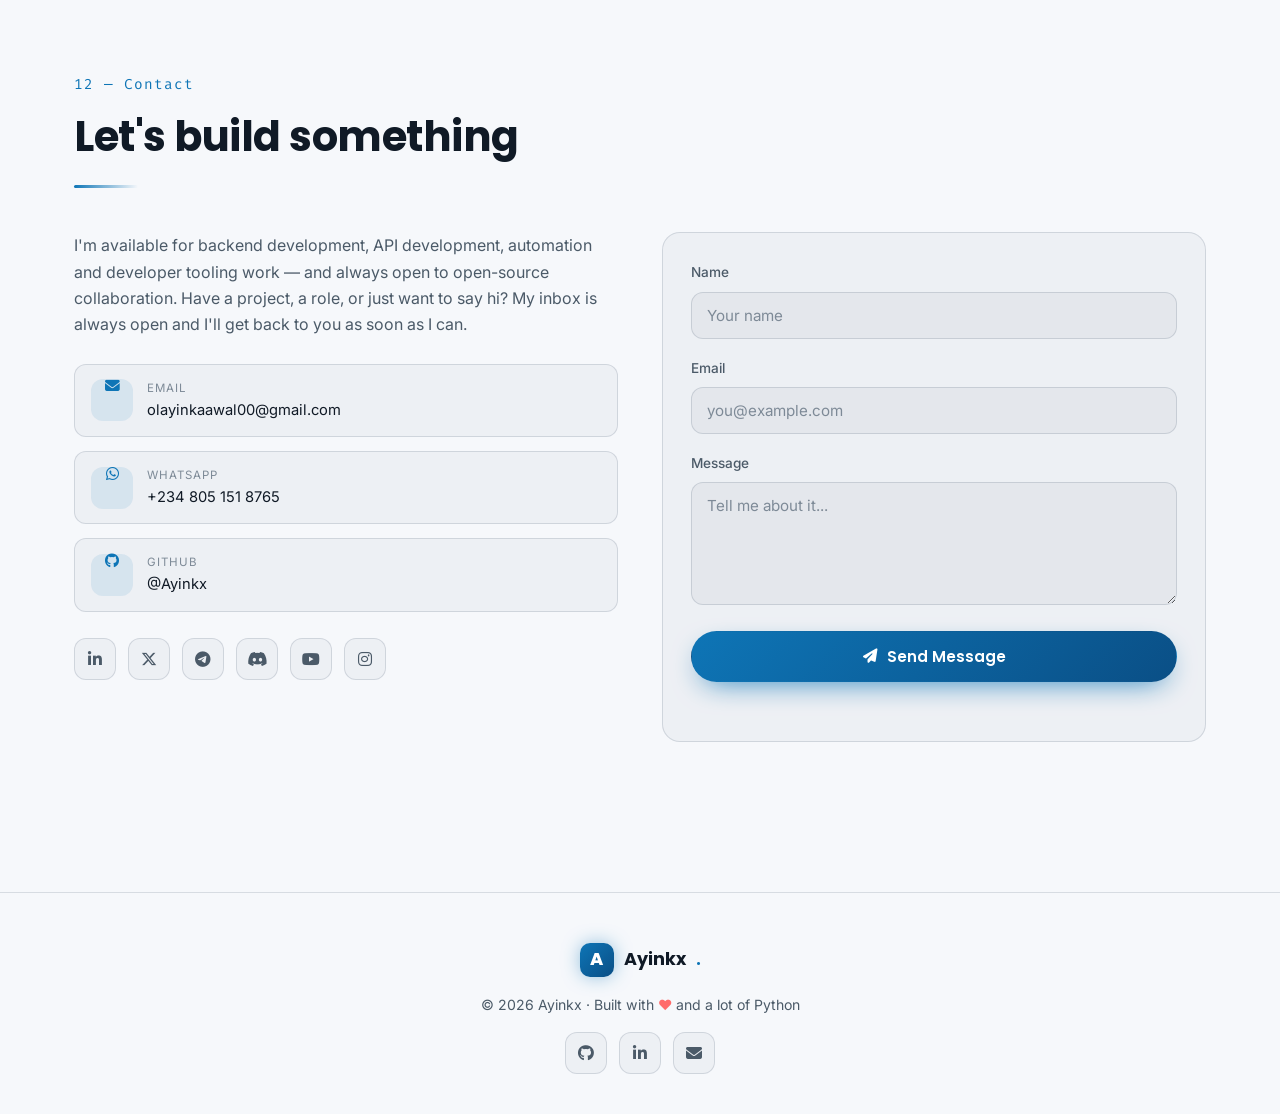
==== commit 51b3185e: "Add featured project, terminal hero, tech stack orbit, live open-source section and What I Build" ====
--- a/index.html
+++ b/index.html
@@ -51,7 +51,7 @@
       "image": "https://github.com/Ayinkx.png",
       "email": "olayinkaawal00@gmail.com",
       "address": { "@type": "PostalAddress", "addressLocality": "Lagos", "addressCountry": "NG" },
-      "knowsAbout": ["Python", "Flask", "REST APIs", "Docker", "Open Source", "Stellar", "Soroban", "Music", "Content Creation"],
+      "knowsAbout": ["Python", "FastAPI", "Flask", "REST APIs", "SQL", "Docker", "Open Source", "Stellar", "Soroban", "Automation", "Music", "Content Creation"],
       "sameAs": [
         "https://github.com/Ayinkx",
         "https://www.linkedin.com/in/ayinkx",
@@ -95,11 +95,11 @@
 
       <nav class="nav__links" id="navLinks" aria-label="Primary">
         <a href="#about" class="nav__link">About</a>
-        <a href="#skills" class="nav__link">Skills</a>
+        <a href="#build" class="nav__link">Build</a>
         <a href="#projects" class="nav__link">Projects</a>
+        <a href="#skills" class="nav__link">Stack</a>
+        <a href="#opensource" class="nav__link">Open Source</a>
         <a href="#creative" class="nav__link">Beyond Code</a>
-        <a href="#experience" class="nav__link">Experience</a>
-        <a href="#notes" class="nav__link">Notes</a>
         <a href="#contact" class="nav__link">Contact</a>
       </nav>
 
@@ -127,6 +127,7 @@
       <canvas class="hero__particles" id="particles" aria-hidden="true"></canvas>
       <div class="container hero__inner">
         <div class="hero__content reveal">
+          <p class="hero__status"><span class="status-dot" aria-hidden="true"></span> Available for opportunities</p>
           <p class="hero__hello"><span class="wave">👋</span> Python Backend Developer &amp; Open Source Builder</p>
           <h1 class="hero__name">Ayinkx</h1>
           <h2 class="hero__roles">
@@ -142,10 +143,24 @@
             <a href="#projects" class="btn btn--primary">
               <i class="fa-solid fa-diagram-project"></i> View Projects
             </a>
-            <a href="assets/resume.pdf" download class="btn btn--outline">
-              <i class="fa-solid fa-file-arrow-down"></i> Download CV
+            <a href="https://github.com/Ayinkx" target="_blank" rel="noopener" class="btn btn--outline">
+              <i class="fa-brands fa-github"></i> GitHub
             </a>
-          </div>
+            <a href="#contact" class="btn btn--ghost">
+              <i class="fa-solid fa-paper-plane"></i> Contact Me
+            </a>
+          </div>
+
+          <ul class="hero__pills" aria-label="Core technologies">
+            <li>Python</li>
+            <li>FastAPI</li>
+            <li>Flask</li>
+            <li>REST APIs</li>
+            <li>SQL</li>
+            <li>Docker</li>
+            <li>Linux</li>
+            <li>Git</li>
+          </ul>
 
           <ul class="hero__socials" aria-label="Social links">
             <li><a href="https://github.com/Ayinkx" target="_blank" rel="noopener" aria-label="GitHub"><i class="fa-brands fa-github"></i></a></li>
@@ -157,16 +172,36 @@
         </div>
 
         <div class="hero__visual reveal" data-delay="150">
-          <div class="hero__ring"></div>
-          <img src="https://github.com/Ayinkx.png" alt="Ayinkx" class="hero__avatar" width="320" height="320" />
-          <div class="hero__chip hero__chip--1"><i class="fa-brands fa-python"></i> Python</div>
-          <div class="hero__chip hero__chip--2"><i class="fa-solid fa-pepper-hot"></i> Flask</div>
-          <div class="hero__chip hero__chip--3"><i class="fa-brands fa-docker"></i> Docker</div>
-          <div class="hero__chip hero__chip--4"><i class="fa-solid fa-code-branch"></i> Open Source</div>
-        </div>
-      </div>
-
-      <a href="#about" class="hero__scroll" aria-label="Scroll down">
+          <div class="hero__avatar-wrap">
+            <div class="hero__ring"></div>
+            <img src="https://github.com/Ayinkx.png" alt="Ayinkx" class="hero__avatar" width="320" height="320" />
+            <div class="hero__chip hero__chip--1"><i class="fa-brands fa-python"></i> Python</div>
+            <div class="hero__chip hero__chip--2"><i class="fa-solid fa-bolt"></i> FastAPI</div>
+            <div class="hero__chip hero__chip--3"><i class="fa-brands fa-docker"></i> Docker</div>
+            <div class="hero__chip hero__chip--4"><i class="fa-solid fa-code-branch"></i> Open Source</div>
+          </div>
+
+          <div class="terminal" id="terminal" aria-label="Developer terminal">
+            <div class="terminal__bar">
+              <span class="terminal__dot" style="--c:#ff5f56"></span>
+              <span class="terminal__dot" style="--c:#ffbd2e"></span>
+              <span class="terminal__dot" style="--c:#27c93f"></span>
+              <span class="terminal__title">ayinkx@portfolio — bash</span>
+            </div>
+            <div class="terminal__body">
+              <p class="terminal__line"><span class="terminal__prompt" aria-hidden="true">$</span> <span class="terminal__cmd" data-line="whoami">whoami</span></p>
+              <p class="terminal__out">Ayinkx</p>
+              <p class="terminal__line"><span class="terminal__prompt" aria-hidden="true">$</span> <span class="terminal__cmd" data-line="stack">stack</span></p>
+              <p class="terminal__out">Python / FastAPI / Flask<br />SQL / Docker / Linux</p>
+              <p class="terminal__line"><span class="terminal__prompt" aria-hidden="true">$</span> <span class="terminal__cmd" data-line="status">status</span></p>
+              <p class="terminal__out"><span class="t-dot"></span> Building&nbsp;&nbsp;<span class="t-dot"></span> Open Source&nbsp;&nbsp;<span class="t-dot"></span> Available</p>
+              <p class="terminal__line"><span class="terminal__prompt" aria-hidden="true">$</span> <span class="terminal__cursor" aria-hidden="true"></span></p>
+            </div>
+          </div>
+        </div>
+      </div>
+
+      <a href="#build" class="hero__scroll" aria-label="Scroll down">
         <span class="mouse"></span>
       </a>
     </section>
@@ -174,12 +209,12 @@
     <!-- Marquee -->
     <div class="marquee" aria-hidden="true">
       <div class="marquee__track" id="marqueeTrack">
-        <span>Python</span><span>Flask</span><span>REST APIs</span><span>Docker</span><span>SQL</span><span>FastAPI</span><span>Git</span><span>GitHub</span><span>Linux</span><span>Automation</span><span>Open Source</span><span>Stellar</span><span>Soroban</span>
+        <span>Python</span><span>FastAPI</span><span>Flask</span><span>REST APIs</span><span>Docker</span><span>SQL</span><span>Git</span><span>Linux</span><span>Automation</span><span>Open Source</span><span>Stellar</span><span>Soroban</span>
       </div>
     </div>
 
     <!-- ===================== STATS ===================== -->
-    <section class="stats" aria-label="Highlights">
+    <section class="stats" id="stats" aria-label="Highlights">
       <div class="container stats__grid">
         <div class="stat reveal">
           <div class="stat__num"><span class="stat__val" id="statFollowers" data-target="0">—</span></div>
@@ -194,6 +229,10 @@
           <div class="stat__label"><i class="fa-solid fa-folder-tree"></i> Public Repos</div>
         </div>
         <div class="stat reveal">
+          <div class="stat__num"><span class="stat__val" id="statProjects" data-target="0">—</span></div>
+          <div class="stat__label"><i class="fa-solid fa-diagram-project"></i> Projects Built</div>
+        </div>
+        <div class="stat reveal">
           <div class="stat__num"><span class="stat__val" data-target="30" data-suffix="K+">0</span></div>
           <div class="stat__label"><i class="fa-solid fa-users"></i> Community</div>
         </div>
@@ -204,10 +243,235 @@
       </div>
     </section>
 
+    <!-- ===================== WHAT I BUILD ===================== -->
+    <section class="section" id="build">
+      <div class="container">
+        <p class="section__eyebrow reveal">01 — What I Build</p>
+        <h2 class="section__title reveal">Engineering that ships</h2>
+
+        <div class="build-grid">
+          <article class="build-card reveal">
+            <span class="build-card__icon"><i class="fa-solid fa-server"></i></span>
+            <h3>Backend Systems</h3>
+            <p>APIs, backend services, authentication, databases and production-ready application logic.</p>
+            <div class="build-card__tags"><span>FastAPI</span><span>Flask</span><span>SQL</span></div>
+          </article>
+          <article class="build-card reveal" data-delay="90">
+            <span class="build-card__icon"><i class="fa-solid fa-robot"></i></span>
+            <h3>Automation</h3>
+            <p>Python automation, scheduled jobs, workflow automation and integrations.</p>
+            <div class="build-card__tags"><span>Python</span><span>APScheduler</span><span>Integrations</span></div>
+          </article>
+          <article class="build-card reveal" data-delay="180">
+            <span class="build-card__icon"><i class="fa-solid fa-screwdriver-wrench"></i></span>
+            <h3>Developer Tools</h3>
+            <p>CLI tools, coding assistants, developer utilities and engineering productivity tools.</p>
+            <div class="build-card__tags"><span>CLI</span><span>Tooling</span><span>AI</span></div>
+          </article>
+          <article class="build-card reveal" data-delay="270">
+            <span class="build-card__icon"><i class="fa-solid fa-code-branch"></i></span>
+            <h3>Open Source</h3>
+            <p>Real repositories, contributions, documentation, testing and developer-focused projects.</p>
+            <div class="build-card__tags"><span>Git</span><span>Docs</span><span>Testing</span></div>
+          </article>
+        </div>
+      </div>
+    </section>
+
+    <!-- ===================== FEATURED PROJECT ===================== -->
+    <section class="section" id="featured">
+      <div class="container">
+        <p class="section__eyebrow reveal">02 — Featured Project</p>
+        <h2 class="section__title reveal">AI Code Assistant</h2>
+
+        <div class="featured reveal">
+          <div class="featured__info">
+            <span class="featured__badge"><i class="fa-solid fa-star"></i> Open Source · Featured</span>
+            <p class="featured__name">AI Code Assistant</p>
+            <p>
+              An open-source AI coding assistant and developer tool focused on repository analysis,
+              Stellar/Soroban development workflows, transaction and XDR inspection, RPC/Horizon tooling,
+              contract scaffolding and extensible plugins.
+            </p>
+            <div class="featured__tags">
+              <span>Python</span><span>AI</span><span>Stellar</span><span>Soroban</span><span>Developer Tooling</span>
+            </div>
+            <div class="featured__cta">
+              <a href="https://github.com/AyinkxLab/ai-code-assistant" target="_blank" rel="noopener" class="btn btn--primary">
+                <i class="fa-brands fa-github"></i> View on GitHub
+              </a>
+              <a href="#projects" class="btn btn--outline">
+                <i class="fa-solid fa-diagram-project"></i> All Projects
+              </a>
+            </div>
+          </div>
+
+          <div class="featured__visual" aria-hidden="true">
+            <div class="terminal terminal--mini">
+              <div class="terminal__bar">
+                <span class="terminal__dot" style="--c:#ff5f56"></span>
+                <span class="terminal__dot" style="--c:#ffbd2e"></span>
+                <span class="terminal__dot" style="--c:#27c93f"></span>
+                <span class="terminal__title">ai-code-assistant</span>
+              </div>
+              <div class="terminal__body">
+                <p class="terminal__line"><span class="terminal__prompt">$</span> <span class="terminal__cmd" data-line="ai-code-assistant info">ai-code-assistant info</span></p>
+                <p class="terminal__out">
+                  <span class="code-key">project</span>   : ai-code-assistant<br />
+                  <span class="code-key">language</span>  : Python<br />
+                  <span class="code-key">focus</span>     : developer tooling<br />
+                  <span class="code-key">domain</span>    : Stellar / Soroban<br />
+                  <span class="code-key">license</span>   : open source
+                </p>
+                <p class="terminal__line"><span class="terminal__prompt">$</span> <span class="terminal__cursor"></span></p>
+              </div>
+            </div>
+            <span class="featured__scan"></span>
+          </div>
+        </div>
+      </div>
+    </section>
+
+    <!-- ===================== PROJECTS ===================== -->
+    <section class="section" id="projects">
+      <div class="container">
+        <p class="section__eyebrow reveal">03 — Work</p>
+        <h2 class="section__title reveal">Featured Projects</h2>
+
+        <div class="filters reveal" id="filters" aria-label="Filter projects"></div>
+        <div class="projects" id="projectsGrid"></div>
+
+        <div class="projects__more reveal">
+          <a href="https://github.com/Ayinkx?tab=repositories" target="_blank" rel="noopener" class="btn btn--outline">
+            <i class="fa-brands fa-github"></i> See all repositories
+          </a>
+        </div>
+      </div>
+    </section>
+
+    <!-- ===================== TECH STACK ===================== -->
+    <section class="section" id="skills">
+      <div class="container">
+        <p class="section__eyebrow reveal">04 — Tech Stack</p>
+        <h2 class="section__title reveal">Tools I build with</h2>
+
+        <div class="stack reveal">
+          <div class="stack__orbit" id="stackOrbit" aria-label="Technology stack">
+            <div class="stack__ring" aria-hidden="true"></div>
+            <div class="stack__ring stack__ring--2" aria-hidden="true"></div>
+            <span class="stack__core" aria-hidden="true">AYINKX</span>
+            <button class="stack__node" type="button" aria-label="Python" data-tech="Python" data-desc="Primary language for backend services, automation and developer tooling." style="--a:0deg">
+              <span class="stack__face"><i class="fa-brands fa-python" aria-hidden="true"></i><span>Python</span></span>
+            </button>
+            <button class="stack__node" type="button" aria-label="FastAPI" data-tech="FastAPI" data-desc="Modern, async Python framework I use to build REST APIs and backend services." style="--a:45deg">
+              <span class="stack__face"><i class="fa-solid fa-bolt" aria-hidden="true"></i><span>FastAPI</span></span>
+            </button>
+            <button class="stack__node" type="button" aria-label="Flask" data-tech="Flask" data-desc="Lightweight Python framework for APIs, services and the Flask REST API boilerplate." style="--a:90deg">
+              <span class="stack__face"><i class="fa-solid fa-pepper-hot" aria-hidden="true"></i><span>Flask</span></span>
+            </button>
+            <button class="stack__node" type="button" aria-label="SQL" data-tech="SQL" data-desc="Relational data modelling and queries with SQL, PostgreSQL, MySQL and SQLite." style="--a:135deg">
+              <span class="stack__face"><i class="fa-solid fa-database" aria-hidden="true"></i><span>SQL</span></span>
+            </button>
+            <button class="stack__node" type="button" aria-label="Docker" data-tech="Docker" data-desc="Containerising apps and services for reproducible local and production environments." style="--a:180deg">
+              <span class="stack__face"><i class="fa-brands fa-docker" aria-hidden="true"></i><span>Docker</span></span>
+            </button>
+            <button class="stack__node" type="button" aria-label="Linux" data-tech="Linux" data-desc="Daily development and server environment — shell, tooling and deployment basics." style="--a:225deg">
+              <span class="stack__face"><i class="fa-brands fa-linux" aria-hidden="true"></i><span>Linux</span></span>
+            </button>
+            <button class="stack__node" type="button" aria-label="Git" data-tech="Git" data-desc="Version control and collaboration workflows across personal and open-source projects." style="--a:270deg">
+              <span class="stack__face"><i class="fa-brands fa-git-alt" aria-hidden="true"></i><span>Git</span></span>
+            </button>
+            <button class="stack__node" type="button" aria-label="REST APIs" data-tech="REST APIs" data-desc="Designing, integrating and documenting REST APIs with validation and clear contracts." style="--a:315deg">
+              <span class="stack__face"><i class="fa-solid fa-plug" aria-hidden="true"></i><span>REST APIs</span></span>
+            </button>
+          </div>
+
+          <div class="stack__info" id="stackInfo" role="status" aria-live="polite">
+            <p class="stack__info-default">Hover or focus a technology to see how I use it.</p>
+          </div>
+        </div>
+
+        <div class="skills__tags reveal" data-delay="120">
+          <div class="tag-group">
+            <h3>Backend</h3>
+            <div class="chips">
+              <span class="chip">Python</span><span class="chip">FastAPI</span>
+              <span class="chip">Flask</span><span class="chip">REST APIs</span>
+            </div>
+          </div>
+          <div class="tag-group">
+            <h3>Data &amp; APIs</h3>
+            <div class="chips">
+              <span class="chip">SQL</span><span class="chip">PostgreSQL</span>
+              <span class="chip">MySQL</span><span class="chip">API integration</span>
+              <span class="chip">Validation</span>
+            </div>
+          </div>
+          <div class="tag-group">
+            <h3>Automation</h3>
+            <div class="chips">
+              <span class="chip">Python scripting</span><span class="chip">Background jobs</span>
+              <span class="chip">Scheduling</span><span class="chip">Workflow automation</span>
+            </div>
+          </div>
+          <div class="tag-group">
+            <h3>Development &amp; Delivery</h3>
+            <div class="chips">
+              <span class="chip">Docker</span><span class="chip">Linux</span>
+              <span class="chip">Bash</span><span class="chip">Git</span>
+              <span class="chip">GitHub</span><span class="chip">Postman</span>
+            </div>
+          </div>
+        </div>
+      </div>
+    </section>
+
+    <!-- ===================== OPEN SOURCE ===================== -->
+    <section class="section" id="opensource">
+      <div class="container">
+        <p class="section__eyebrow reveal">05 — Open Source</p>
+        <h2 class="section__title reveal">Building in the open</h2>
+
+        <p class="os-intro reveal">
+          Open source is a major part of how I learn and build. I work on practical developer tools,
+          backend systems and blockchain-related tooling, with a focus on writing useful code,
+          improving documentation, testing features and contributing to real projects.
+        </p>
+
+        <div class="gh-stats reveal">
+          <div class="gh-stat">
+            <span class="gh-stat__num" id="osRepos" data-target="0">—</span>
+            <span class="gh-stat__label"><i class="fa-solid fa-folder-tree"></i> Public Repositories</span>
+          </div>
+          <div class="gh-stat">
+            <span class="gh-stat__num" id="osStars" data-target="0">—</span>
+            <span class="gh-stat__label"><i class="fa-solid fa-star"></i> Stars Earned</span>
+          </div>
+          <div class="gh-stat">
+            <span class="gh-stat__num" id="osFollowers" data-target="0">—</span>
+            <span class="gh-stat__label"><i class="fa-solid fa-users"></i> Followers</span>
+          </div>
+        </div>
+
+        <div class="repo-grid reveal" id="repoGrid" aria-live="polite">
+          <p class="repo-fallback" id="repoFallback">Loading repositories…</p>
+        </div>
+
+        <div class="projects__more reveal">
+          <a href="https://github.com/Ayinkx" target="_blank" rel="noopener" class="btn btn--outline">
+            <i class="fa-brands fa-github"></i> GitHub Profile
+          </a>
+          <a href="https://github.com/Ayinkx?tab=repositories" target="_blank" rel="noopener" class="btn btn--primary">
+            <i class="fa-solid fa-code-branch"></i> All Repositories
+          </a>
+        </div>
+      </div>
+    </section>
+
     <!-- ===================== ABOUT ===================== -->
     <section class="section" id="about">
       <div class="container">
-        <p class="section__eyebrow reveal">01 — About</p>
+        <p class="section__eyebrow reveal">06 — About</p>
         <h2 class="section__title reveal">Get to know me</h2>
 
         <div class="about">
@@ -264,96 +528,11 @@
       </div>
     </section>
 
-    <!-- ===================== SKILLS ===================== -->
-    <section class="section" id="skills">
-      <div class="container">
-        <p class="section__eyebrow reveal">02 — Skills</p>
-        <h2 class="section__title reveal">Tech I work with</h2>
-
-        <div class="skills">
-          <div class="skills__bars reveal">
-            <div class="tag-group">
-              <h3>Backend</h3>
-              <div class="chips">
-                <span class="chip">Python</span><span class="chip">FastAPI</span>
-                <span class="chip">Flask</span><span class="chip">REST APIs</span>
-              </div>
-            </div>
-            <div class="tag-group">
-              <h3>Data &amp; APIs</h3>
-              <div class="chips">
-                <span class="chip">SQL</span><span class="chip">PostgreSQL</span>
-                <span class="chip">MySQL</span><span class="chip">API integration</span>
-                <span class="chip">Validation</span>
-              </div>
-            </div>
-            <div class="tag-group">
-              <h3>Automation</h3>
-              <div class="chips">
-                <span class="chip">Python scripting</span><span class="chip">Background jobs</span>
-                <span class="chip">Scheduling</span><span class="chip">Workflow automation</span>
-              </div>
-            </div>
-            <div class="tag-group">
-              <h3>Development &amp; Delivery</h3>
-              <div class="chips">
-                <span class="chip">Docker</span><span class="chip">Linux</span>
-                <span class="chip">Bash</span><span class="chip">Git</span>
-                <span class="chip">GitHub</span><span class="chip">Postman</span>
-              </div>
-            </div>
-          </div>
-
-          <div class="skills__tags reveal" data-delay="120">
-            <div class="tag-group">
-              <h3>Languages</h3>
-              <div class="chips">
-                <span class="chip">Python</span><span class="chip">JavaScript</span>
-                <span class="chip">HTML5</span><span class="chip">CSS3</span><span class="chip">SQL</span>
-              </div>
-            </div>
-            <div class="tag-group">
-              <h3>Frameworks &amp; Tools</h3>
-              <div class="chips">
-                <span class="chip">Flask</span><span class="chip">FastAPI</span><span class="chip">REST API</span>
-                <span class="chip">Docker</span><span class="chip">Git</span><span class="chip">GitHub</span>
-                <span class="chip">Postman</span><span class="chip">MySQL</span>
-              </div>
-            </div>
-            <div class="tag-group">
-              <h3>Environment</h3>
-              <div class="chips">
-                <span class="chip">Linux</span><span class="chip">Bash</span>
-                <span class="chip">VS Code</span><span class="chip">Markdown</span>
-              </div>
-            </div>
-          </div>
-        </div>
-      </div>
-    </section>
-
-    <!-- ===================== PROJECTS ===================== -->
-    <section class="section" id="projects">
-      <div class="container">
-        <p class="section__eyebrow reveal">03 — Work</p>
-        <h2 class="section__title reveal">Featured Projects</h2>
-
-        <div class="filters reveal" id="filters" aria-label="Filter projects"></div>
-        <div class="projects" id="projectsGrid"></div>
-
-        <div class="projects__more reveal">
-          <a href="https://github.com/Ayinkx?tab=repositories" target="_blank" rel="noopener" class="btn btn--outline">
-            <i class="fa-brands fa-github"></i> See all repositories
-          </a>
-        </div>
-      </div>
-    </section>
-
-    <!-- ===================== CREATIVE ===================== -->
+    <!-- ===================== BEYOND CODE ===================== -->
     <section class="section" id="creative">
       <div class="container">
-        <p class="section__eyebrow reveal">04 — Beyond Code</p>
-        <h2 class="section__title reveal">Music &amp; Content</h2>
+        <p class="section__eyebrow reveal">07 — Life</p>
+        <h2 class="section__title reveal">Beyond Code</h2>
 
         <p class="creative__intro reveal">
           Beyond code, I create as <strong>Ayinkx</strong> — a Nigerian musician, producer and content
@@ -364,8 +543,8 @@
           <!-- Music -->
           <article class="creative__card reveal">
             <div class="creative__icon creative__icon--music"><i class="fa-solid fa-music"></i></div>
-            <h3>🎧 Music</h3>
-            <p>Love songs, chill vibes and real stories — blending soulful rhythm with honest songwriting.</p>
+            <h3>🎧 Music &amp; Production</h3>
+            <p>Creative work, music production and experimentation — love songs, chill vibes and real stories.</p>
             <ul class="creative__list">
               <li><i class="fa-solid fa-compact-disc"></i> No Hard Feelings</li>
               <li><i class="fa-solid fa-compact-disc"></i> Give It All</li>
@@ -383,8 +562,8 @@
           <!-- Content -->
           <article class="creative__card reveal" data-delay="120">
             <div class="creative__icon creative__icon--content"><i class="fa-solid fa-video"></i></div>
-            <h3>⚡ Content Creation</h3>
-            <p>Viral reaction videos and live streams — entertaining, honest and community-driven.</p>
+            <h3>⚡ Content &amp; Community</h3>
+            <p>Content creation and digital community building — viral reaction videos and live streams.</p>
             <div class="creative__stats">
               <div><strong class="count" data-count="30" data-suffix="K+">0</strong><span>Instagram followers</span></div>
               <div><strong class="count" data-count="5" data-suffix="+">0</strong><span>Platforms</span></div>
@@ -448,7 +627,7 @@
     <!-- ===================== TESTIMONIALS ===================== -->
     <section class="section" id="testimonials">
       <div class="container">
-        <p class="section__eyebrow reveal">05 — Kind Words</p>
+        <p class="section__eyebrow reveal">08 — Kind Words</p>
         <h2 class="section__title reveal">What people say</h2>
 
         <div class="quotes">
@@ -486,8 +665,28 @@
     <!-- ===================== EXPERIENCE ===================== -->
     <section class="section" id="experience">
       <div class="container">
-        <p class="section__eyebrow reveal">06 — Journey</p>
+        <p class="section__eyebrow reveal">09 — Journey</p>
         <h2 class="section__title reveal">Experience &amp; Timeline</h2>
+
+        <div class="journey reveal">
+          <div class="journey__step">
+            <span class="journey__num">01</span>
+            <h3>Self-Taught Developer</h3>
+            <p>Python &amp; backend fundamentals, learned by building.</p>
+          </div>
+          <span class="journey__arrow" aria-hidden="true"><i class="fa-solid fa-arrow-right"></i></span>
+          <div class="journey__step">
+            <span class="journey__num">02</span>
+            <h3>Open Source</h3>
+            <p>Developer tooling &amp; APIs, contributing in the open.</p>
+          </div>
+          <span class="journey__arrow" aria-hidden="true"><i class="fa-solid fa-arrow-right"></i></span>
+          <div class="journey__step">
+            <span class="journey__num">03</span>
+            <h3>Current Focus</h3>
+            <p>Backend engineering + automation + open source.</p>
+          </div>
+        </div>
 
         <div class="timeline" id="timeline">
           <!-- Edit these entries in script.js (EXPERIENCE array) -->
@@ -495,10 +694,43 @@
       </div>
     </section>
 
+    <!-- ===================== CURRENTLY BUILDING ===================== -->
+    <section class="section" id="building">
+      <div class="container">
+        <p class="section__eyebrow reveal">10 — In Progress</p>
+        <h2 class="section__title reveal">Currently building</h2>
+
+        <div class="building">
+          <article class="building-card reveal">
+            <div class="building-card__head">
+              <span class="building-card__pulse" aria-hidden="true"></span>
+              <h3>AI Code Assistant</h3>
+            </div>
+            <p>Developer tooling + AI + Open Source</p>
+            <div class="building-card__tags"><span>Python</span><span>AI</span><span>Stellar</span><span>Soroban</span></div>
+            <a class="building-card__link" href="https://github.com/AyinkxLab/ai-code-assistant" target="_blank" rel="noopener">
+              View repository <i class="fa-solid fa-arrow-up-right-from-square"></i>
+            </a>
+          </article>
+          <article class="building-card reveal" data-delay="120">
+            <div class="building-card__head">
+              <span class="building-card__pulse" aria-hidden="true"></span>
+              <h3>Social Autopilot</h3>
+            </div>
+            <p>Backend automation + social APIs</p>
+            <div class="building-card__tags"><span>FastAPI</span><span>SQL</span><span>APScheduler</span><span>Docker</span></div>
+            <a class="building-card__link" href="https://github.com/AyinkxLab/social-autopilot" target="_blank" rel="noopener">
+              View repository <i class="fa-solid fa-arrow-up-right-from-square"></i>
+            </a>
+          </article>
+        </div>
+      </div>
+    </section>
+
     <!-- ===================== NOTES ===================== -->
     <section class="section" id="notes">
       <div class="container">
-        <p class="section__eyebrow reveal">07 — Notes</p>
+        <p class="section__eyebrow reveal">11 — Notes</p>
         <h2 class="section__title reveal">From the journal</h2>
 
         <div class="posts">
@@ -527,7 +759,7 @@
     <!-- ===================== CONTACT ===================== -->
     <section class="section" id="contact">
       <div class="container">
-        <p class="section__eyebrow reveal">08 — Contact</p>
+        <p class="section__eyebrow reveal">12 — Contact</p>
         <h2 class="section__title reveal">Let's build something</h2>
 
         <div class="contact">
--- a/styles.css
+++ b/styles.css
@@ -74,7 +74,7 @@
 
 * { box-sizing: border-box; margin: 0; padding: 0; }
 
-html { scroll-behavior: smooth; scroll-padding-top: var(--nav-h); }
+html { scroll-behavior: smooth; scroll-padding-top: var(--nav-h); overflow-x: hidden; }
 
 body {
   font-family: var(--font-body);
@@ -482,8 +482,8 @@
 .timeline.in-view::before { transform: scaleY(1); }
 
 /* tilt + magnetic + ripple */
-.project, .creative__card, .mini-card { will-change: transform; }
-.project.is-tilting, .creative__card.is-tilting, .mini-card.is-tilting { transition: transform .1s ease-out; }
+.project, .creative__card, .mini-card, .build-card, .building-card { will-change: transform; }
+.project.is-tilting, .creative__card.is-tilting, .mini-card.is-tilting, .build-card.is-tilting, .building-card.is-tilting { transition: transform .1s ease-out; }
 .btn { position: relative; overflow: hidden; }
 .ripple { position: absolute; border-radius: 50%; background: rgba(255,255,255,.45); transform: scale(0); animation: ripple .6s ease-out forwards; pointer-events: none; }
 @keyframes ripple { to { transform: scale(2.6); opacity: 0; } }
@@ -610,6 +610,217 @@
 .notfound p { color: var(--muted); margin-bottom: 26px; }
 .notfound__actions { display: flex; gap: 14px; justify-content: center; flex-wrap: wrap; }
 
+/* ===================== Accessibility helpers ===================== */
+:focus-visible { outline: 2px solid var(--accent); outline-offset: 2px; border-radius: 6px; }
+.sr-only { position: absolute; width: 1px; height: 1px; padding: 0; margin: -1px; overflow: hidden; clip: rect(0, 0, 0, 0); white-space: nowrap; border: 0; }
+
+/* ===================== Hero additions ===================== */
+.hero__status {
+  display: inline-flex; align-items: center; gap: 9px; margin-bottom: 16px;
+  padding: 7px 15px 7px 12px; border-radius: 999px; font-family: var(--font-code);
+  font-size: .8rem; color: var(--muted); background: var(--surface); border: 1px solid var(--border);
+}
+.status-dot { position: relative; width: 9px; height: 9px; border-radius: 50%; background: #27c93f; box-shadow: 0 0 10px #27c93f; }
+.status-dot::after { content: ""; position: absolute; inset: -4px; border-radius: 50%; border: 1px solid rgba(39,201,63,.7); animation: ping 1.8s ease-out infinite; }
+@keyframes ping { 0% { transform: scale(.55); opacity: .9; } 100% { transform: scale(1.7); opacity: 0; } }
+
+.hero__pills { display: flex; flex-wrap: wrap; gap: 8px; margin-top: 22px; }
+.hero__pills li {
+  font-family: var(--font-code); font-size: .75rem; color: var(--accent); padding: 6px 12px;
+  border-radius: 999px; background: var(--accent-soft); border: 1px solid var(--border);
+  transition: transform .25s ease, background .25s ease, color .25s ease, border-color .25s ease;
+}
+.hero__pills li:hover { transform: translateY(-3px); background: var(--surface-2); border-color: var(--border-strong); }
+
+.hero__visual { display: flex; flex-direction: column; align-items: center; gap: 30px; }
+.hero__avatar-wrap { position: relative; display: grid; place-items: center; width: 100%; }
+
+/* ===================== Terminal ===================== */
+.terminal {
+  position: relative; width: 100%; max-width: 380px; border-radius: 14px; overflow: hidden;
+  background: rgba(9, 12, 18, .94); border: 1px solid var(--border);
+  box-shadow: var(--shadow), 0 0 44px -22px var(--accent); font-family: var(--font-code);
+}
+.terminal::after {
+  content: ""; position: absolute; inset: 0; pointer-events: none; opacity: .45;
+  background: linear-gradient(rgba(0,247,255,.06) 1px, transparent 1px); background-size: 100% 3px;
+}
+.terminal__bar { display: flex; align-items: center; gap: 7px; padding: 10px 14px; border-bottom: 1px solid rgba(255,255,255,.08); background: rgba(255,255,255,.03); }
+.terminal__dot { width: 11px; height: 11px; border-radius: 50%; background: var(--c, #888); }
+.terminal__title { margin-left: 8px; font-size: .72rem; color: #8b98a5; }
+.terminal__body { padding: 16px 16px 18px; font-size: .82rem; line-height: 1.7; color: #c9d5e0; }
+.terminal__line { white-space: pre-wrap; word-break: break-word; }
+.terminal__prompt { color: var(--accent); }
+.terminal__cmd { color: #e6edf3; }
+.terminal__out { color: #9aa7b2; margin: 2px 0 8px; transition: opacity .35s ease, transform .35s ease; }
+.terminal__cursor { display: inline-block; width: 8px; height: 1em; vertical-align: -2px; background: var(--accent); animation: blink 1s steps(1) infinite; }
+.terminal--anim .terminal__out { opacity: 0; transform: translateY(4px); }
+.terminal--anim .terminal__out.is-shown { opacity: 1; transform: none; }
+.t-dot { display: inline-block; width: 7px; height: 7px; border-radius: 50%; background: #27c93f; box-shadow: 0 0 8px #27c93f; margin-right: 4px; }
+.code-key { color: var(--accent); }
+.terminal--mini { max-width: 100%; }
+
+/* ===================== What I Build ===================== */
+.build-grid { display: grid; grid-template-columns: repeat(4, 1fr); gap: 20px; }
+.build-card {
+  position: relative; padding: 26px; border-radius: var(--radius); background: var(--surface);
+  border: 1px solid var(--border); overflow: hidden;
+  transition: transform .35s ease, border-color .35s ease, background .35s ease, box-shadow .35s ease;
+}
+.build-card::before {
+  content: ""; position: absolute; inset: 0; opacity: 0; transition: opacity .35s ease;
+  background: radial-gradient(360px circle at var(--mx, 50%) var(--my, 0%), var(--accent-soft), transparent 45%);
+}
+.build-card:hover { transform: translateY(-8px); border-color: var(--border-strong); background: var(--surface-2); box-shadow: var(--shadow); }
+.build-card:hover::before { opacity: 1; }
+.build-card__icon { display: grid; place-items: center; width: 50px; height: 50px; border-radius: 14px; font-size: 1.3rem; color: var(--accent); background: var(--accent-soft); margin-bottom: 16px; }
+.build-card h3 { font-family: var(--font-head); font-size: 1.1rem; margin-bottom: 8px; }
+.build-card p { color: var(--muted); font-size: .92rem; }
+.build-card__tags { display: flex; flex-wrap: wrap; gap: 8px; margin-top: 16px; }
+.build-card__tags span { font-size: .7rem; font-family: var(--font-code); padding: 4px 10px; border-radius: 6px; background: rgba(255,255,255,.05); color: var(--accent); border: 1px solid var(--border); }
+
+/* ===================== Featured project ===================== */
+.featured {
+  position: relative; display: grid; grid-template-columns: 1.1fr .9fr; gap: 34px; align-items: center;
+  padding: 34px; border-radius: var(--radius); background: var(--surface); border: 1px solid var(--border); overflow: hidden;
+}
+.featured::before { content: ""; position: absolute; inset: 0; pointer-events: none; background: radial-gradient(560px circle at 88% 18%, var(--accent-soft), transparent 55%); }
+.featured__info { position: relative; }
+.featured__badge { display: inline-flex; align-items: center; gap: 8px; padding: 6px 14px; border-radius: 999px; font-size: .76rem; font-family: var(--font-code); color: var(--accent); background: var(--accent-soft); border: 1px solid var(--border); }
+.featured__info h3, .featured__name { font-family: var(--font-head); font-weight: 700; font-size: clamp(1.5rem, 3vw, 2.1rem); margin: 14px 0 10px; }
+.featured__info p { color: var(--muted); }
+.featured__tags { display: flex; flex-wrap: wrap; gap: 8px; margin: 18px 0 22px; }
+.featured__tags span { font-size: .74rem; font-family: var(--font-code); padding: 5px 12px; border-radius: 999px; background: var(--surface-2); border: 1px solid var(--border); color: var(--text); }
+.featured__cta { display: flex; flex-wrap: wrap; gap: 12px; }
+.featured__visual { position: relative; display: grid; place-items: center; overflow: hidden; border-radius: 14px; }
+.featured__visual .terminal { max-width: 100%; }
+.featured__scan { position: absolute; left: 0; right: 0; height: 2px; top: 0; background: linear-gradient(90deg, transparent, var(--accent), transparent); opacity: .6; animation: scan 4.5s linear infinite; }
+@keyframes scan { 0% { transform: translateY(0); } 100% { transform: translateY(300px); } }
+
+/* ===================== Tech stack orbit ===================== */
+.stack { position: relative; display: grid; grid-template-columns: minmax(0, 1fr) 300px; gap: 40px; align-items: center; margin-bottom: 46px; }
+.stack__orbit { position: relative; width: 100%; max-width: 460px; aspect-ratio: 1 / 1; margin: 0 auto; }
+.stack__ring { position: absolute; inset: 8%; border-radius: 50%; border: 1px dashed var(--border-strong); opacity: .7; animation: spin 44s linear infinite; }
+.stack__ring--2 { inset: 24%; border-style: solid; opacity: .35; animation-duration: 32s; animation-direction: reverse; }
+.stack__core { position: absolute; top: 50%; left: 50%; transform: translate(-50%, -50%); font-family: var(--font-head); font-weight: 800; font-size: 1.4rem; letter-spacing: 2px; background: linear-gradient(120deg, var(--accent), var(--accent-3)); -webkit-background-clip: text; background-clip: text; color: transparent; }
+.stack__node {
+  --r: 180px; position: absolute; top: 50%; left: 50%; padding: 0; border: 0; background: none; cursor: pointer;
+  transform: translate(-50%, -50%) rotate(var(--a)) translateY(calc(-1 * var(--r))) rotate(calc(-1 * var(--a)));
+}
+.stack__face {
+  display: flex; flex-direction: column; align-items: center; justify-content: center; gap: 5px;
+  width: 78px; height: 78px; border-radius: 16px; background: var(--surface); border: 1px solid var(--border);
+  color: var(--muted); font-size: .68rem; font-family: var(--font-code);
+  transition: transform .3s ease, border-color .3s ease, background .3s ease, box-shadow .3s ease, color .3s ease;
+}
+.stack__face i { font-size: 1.15rem; color: var(--accent); }
+.stack__node:hover .stack__face, .stack__node:focus-visible .stack__face, .stack__node.is-active .stack__face {
+  transform: scale(1.14); border-color: var(--border-strong); background: var(--accent-soft); color: var(--text);
+  box-shadow: 0 0 30px -6px var(--accent);
+}
+.stack__info { padding: 22px; border-radius: var(--radius); background: var(--surface); border: 1px solid var(--border); min-height: 128px; }
+.stack__info h3 { font-family: var(--font-head); font-size: 1.05rem; color: var(--accent); margin-bottom: 6px; }
+.stack__info p { color: var(--muted); font-size: .92rem; }
+.stack__info-default { color: var(--muted-2); font-size: .92rem; }
+@media (min-width: 769px) { #skills .skills__tags { display: grid; grid-template-columns: 1fr 1fr; gap: 24px 44px; } }
+
+/* ===================== Open source ===================== */
+.os-intro { color: var(--muted); max-width: 820px; margin: -24px 0 34px; }
+.os-intro strong { color: var(--text); }
+.gh-stats { display: grid; grid-template-columns: repeat(3, 1fr); gap: 16px; margin-bottom: 26px; }
+.gh-stat { padding: 22px; border-radius: var(--radius); background: var(--surface); border: 1px solid var(--border); text-align: center; transition: transform .3s ease, border-color .3s ease; }
+.gh-stat:hover { transform: translateY(-5px); border-color: var(--border-strong); }
+.gh-stat__num { display: block; font-family: var(--font-head); font-weight: 800; font-size: clamp(1.6rem, 3vw, 2.2rem); background: linear-gradient(120deg, var(--accent), var(--accent-3)); -webkit-background-clip: text; background-clip: text; color: transparent; }
+.gh-stat__label { font-size: .82rem; color: var(--muted); display: inline-flex; align-items: center; gap: 6px; margin-top: 4px; }
+.gh-stat__label i { color: var(--accent); }
+.repo-grid { display: grid; grid-template-columns: repeat(3, 1fr); gap: 18px; }
+.repo-card { display: flex; flex-direction: column; padding: 22px; border-radius: var(--radius); background: var(--surface); border: 1px solid var(--border); transition: transform .3s ease, border-color .3s ease, background .3s ease; }
+.repo-card:hover { transform: translateY(-6px); border-color: var(--border-strong); background: var(--surface-2); }
+.repo-card__top { display: flex; align-items: center; gap: 10px; margin-bottom: 10px; color: var(--accent); }
+.repo-card h3 { font-family: var(--font-head); font-size: 1rem; word-break: break-word; }
+.repo-card p { color: var(--muted); font-size: .88rem; flex-grow: 1; margin-top: 6px; }
+.repo-card__meta { display: flex; flex-wrap: wrap; gap: 14px; margin-top: 14px; font-size: .76rem; font-family: var(--font-code); color: var(--muted-2); }
+.repo-card__meta span { display: inline-flex; align-items: center; gap: 5px; }
+.repo-card__lang { display: inline-block; width: 9px; height: 9px; border-radius: 50%; background: var(--accent); }
+.repo-fallback { grid-column: 1 / -1; text-align: center; color: var(--muted); padding: 26px; border: 1px dashed var(--border); border-radius: var(--radius); }
+.repo-fallback a { color: var(--accent); text-decoration: underline; text-underline-offset: 3px; }
+
+/* ===================== Currently building ===================== */
+.building { display: grid; grid-template-columns: 1fr 1fr; gap: 20px; }
+.building-card { padding: 26px; border-radius: var(--radius); background: var(--surface); border: 1px solid var(--border); transition: transform .3s ease, border-color .3s ease, background .3s ease; }
+.building-card:hover { transform: translateY(-6px); border-color: var(--border-strong); background: var(--surface-2); }
+.building-card__head { display: flex; align-items: center; gap: 10px; }
+.building-card__head h3 { font-family: var(--font-head); font-size: 1.15rem; }
+.building-card__pulse { position: relative; width: 10px; height: 10px; border-radius: 50%; background: var(--accent); box-shadow: 0 0 10px var(--accent); }
+.building-card__pulse::after { content: ""; position: absolute; inset: -4px; border-radius: 50%; border: 1px solid var(--accent); animation: ping 1.8s ease-out infinite; }
+.building-card p { color: var(--muted); font-size: .92rem; margin: 8px 0 14px; }
+.building-card__tags { display: flex; flex-wrap: wrap; gap: 8px; }
+.building-card__tags span { font-size: .7rem; font-family: var(--font-code); padding: 4px 10px; border-radius: 6px; background: rgba(255,255,255,.05); color: var(--accent); border: 1px solid var(--border); }
+.building-card__link { display: inline-flex; align-items: center; gap: 8px; margin-top: 16px; font-size: .85rem; font-weight: 600; color: var(--text); transition: color .25s ease; }
+.building-card__link:hover { color: var(--accent); }
+
+/* ===================== Developer journey ===================== */
+.journey { display: flex; align-items: stretch; gap: 14px; margin-bottom: 46px; }
+.journey__step { flex: 1; padding: 20px; border-radius: var(--radius); background: var(--surface); border: 1px solid var(--border); transition: transform .3s ease, border-color .3s ease; }
+.journey__step:hover { transform: translateY(-5px); border-color: var(--border-strong); }
+.journey__num { font-family: var(--font-code); color: var(--accent); font-size: .8rem; }
+.journey__step h3 { font-family: var(--font-head); font-size: 1rem; margin: 6px 0 4px; }
+.journey__step p { color: var(--muted); font-size: .88rem; }
+.journey__arrow { display: grid; place-items: center; color: var(--accent); }
+
+/* ===================== Stats grid with projects count ===================== */
+@media (min-width: 993px) { .stats__grid { grid-template-columns: repeat(6, 1fr); } }
+
+/* ===================== Custom cursor labels ===================== */
+.custom-cursor--ring::after {
+  content: attr(data-label); position: absolute; top: 50%; left: 50%; transform: translate(-50%, -50%);
+  font-family: var(--font-head); font-size: .6rem; font-weight: 700; letter-spacing: 1px;
+  color: var(--accent); opacity: 0; transition: opacity .2s ease; white-space: nowrap;
+}
+html.has-custom-cursor .custom-cursor--ring.is-label { width: 66px; height: 66px; margin: -33px 0 0 -33px; background: var(--accent-soft); border-color: var(--border-strong); }
+html.has-custom-cursor .custom-cursor--ring.is-label::after { opacity: 1; }
+
+/* ===================== Project card additions ===================== */
+.project__cat { display: inline-block; align-self: flex-start; font-family: var(--font-code); font-size: .68rem; letter-spacing: 1px; text-transform: uppercase; color: var(--accent); margin-bottom: 8px; }
+.project__cta { display: flex; flex-wrap: wrap; gap: 10px; margin-top: 16px; padding-top: 16px; border-top: 1px solid var(--border); }
+.project__cta-link {
+  display: inline-flex; align-items: center; gap: 8px; font-size: .82rem; font-weight: 600;
+  color: var(--muted); padding: 8px 14px; border-radius: 999px; border: 1px solid var(--border);
+  transition: color .25s ease, border-color .25s ease, background .25s ease, transform .25s ease;
+}
+.project:hover .project__cta-link { color: var(--text); }
+.project__cta-link:hover { color: var(--accent); border-color: var(--border-strong); background: var(--accent-soft); transform: translateY(-2px); }
+
+/* ===================== New component responsive ===================== */
+@media (max-width: 1100px) {
+  .nav__inner { gap: 12px; }
+  .nav__link { padding: 8px 10px; font-size: .86rem; }
+}
+@media (max-width: 992px) {
+  .build-grid { grid-template-columns: 1fr 1fr; }
+  .featured { grid-template-columns: 1fr; }
+  .featured__visual { order: -1; }
+  .stack { grid-template-columns: 1fr; gap: 30px; }
+  .stack__orbit { max-width: 400px; }
+  .stack__node { --r: 150px; }
+  .repo-grid { grid-template-columns: 1fr 1fr; }
+}
+@media (max-width: 768px) {
+  .journey { flex-direction: column; }
+  .journey__arrow { transform: rotate(90deg); padding: 4px 0; }
+  .building { grid-template-columns: 1fr; }
+  .gh-stats { grid-template-columns: 1fr; }
+}
+@media (max-width: 640px) {
+  .build-grid { grid-template-columns: 1fr; }
+  .repo-grid { grid-template-columns: 1fr; }
+  .stack__orbit { display: flex; flex-wrap: wrap; justify-content: center; gap: 10px; aspect-ratio: auto; max-width: none; }
+  .stack__ring, .stack__core { display: none; }
+  .stack__node { --r: 0px; position: static; transform: none; }
+  .stack__face { width: auto; min-width: 84px; height: 64px; padding: 8px 12px; }
+  .featured { padding: 26px; }
+}
+
 /* ===================== Reduced motion ===================== */
 @media (prefers-reduced-motion: reduce) {
   *, *::before, *::after { animation-duration: .001ms !important; animation-iteration-count: 1 !important; transition-duration: .001ms !important; scroll-behavior: auto !important; }
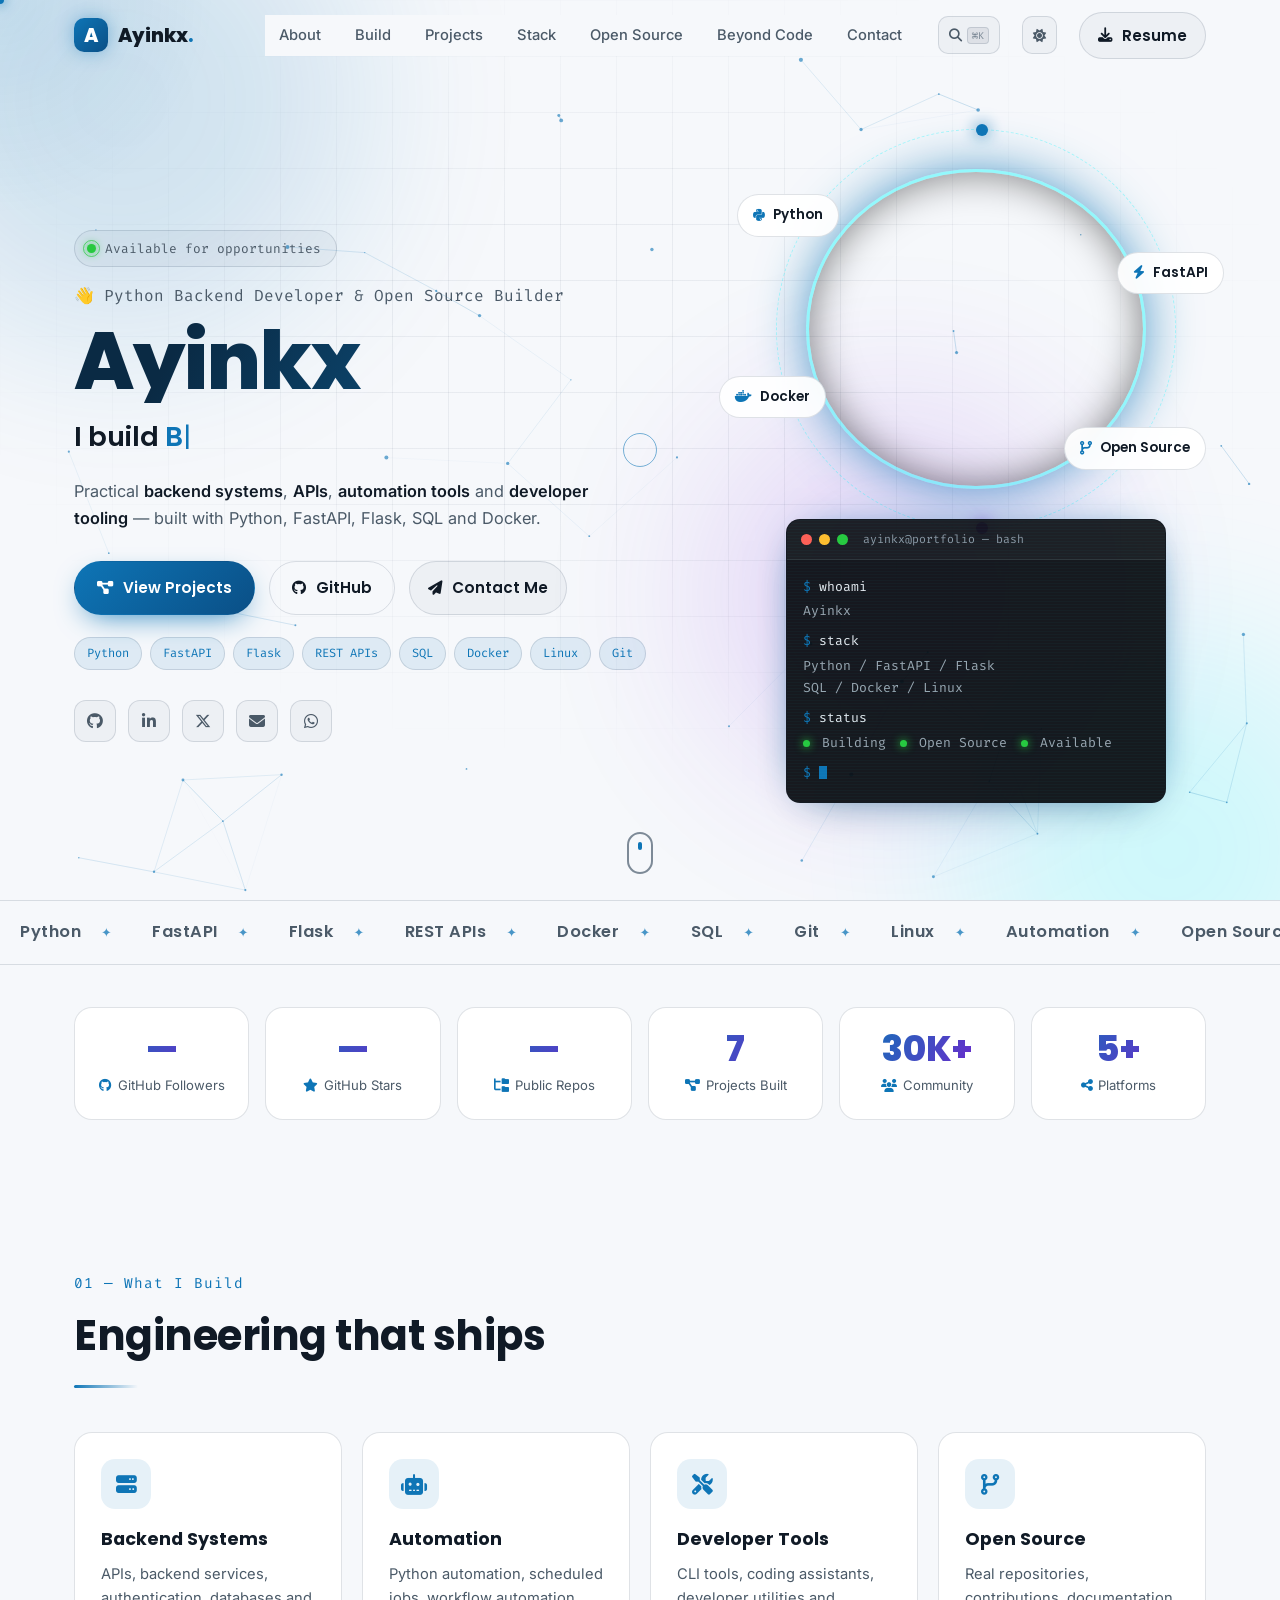
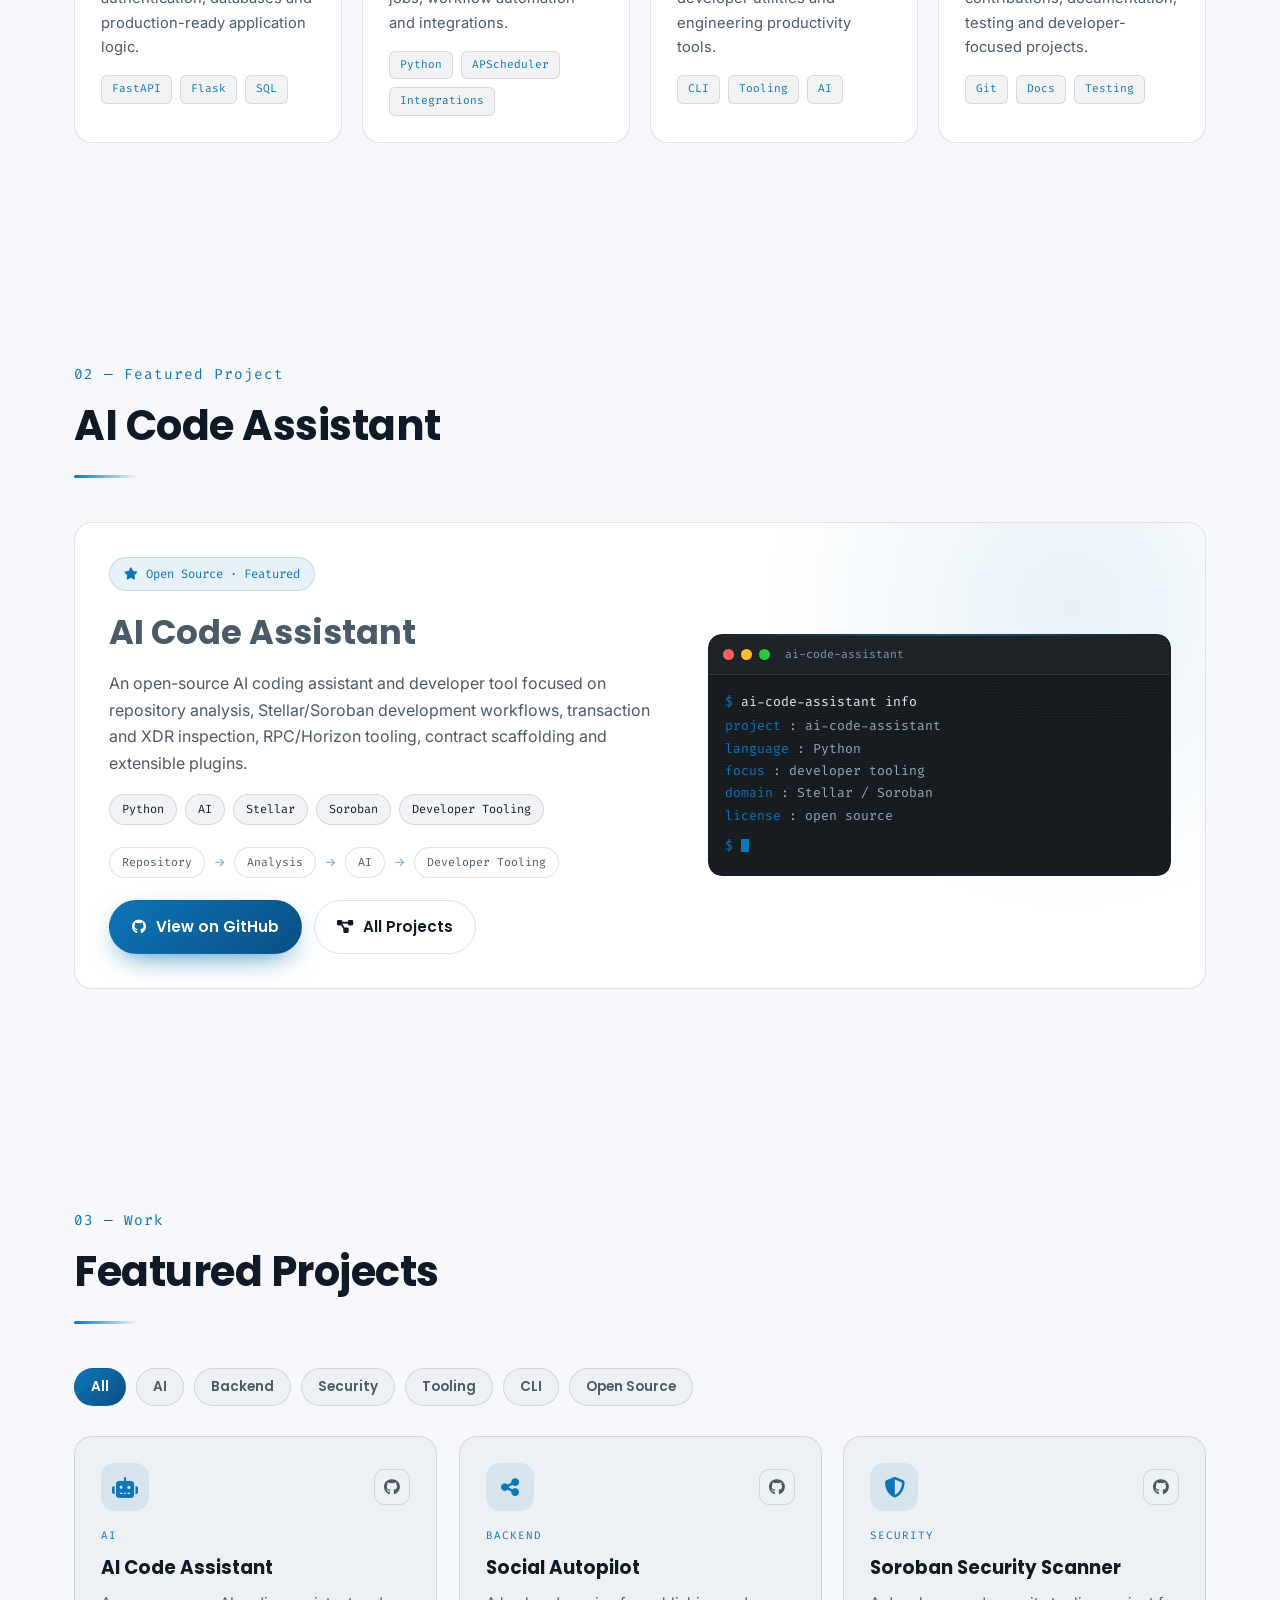
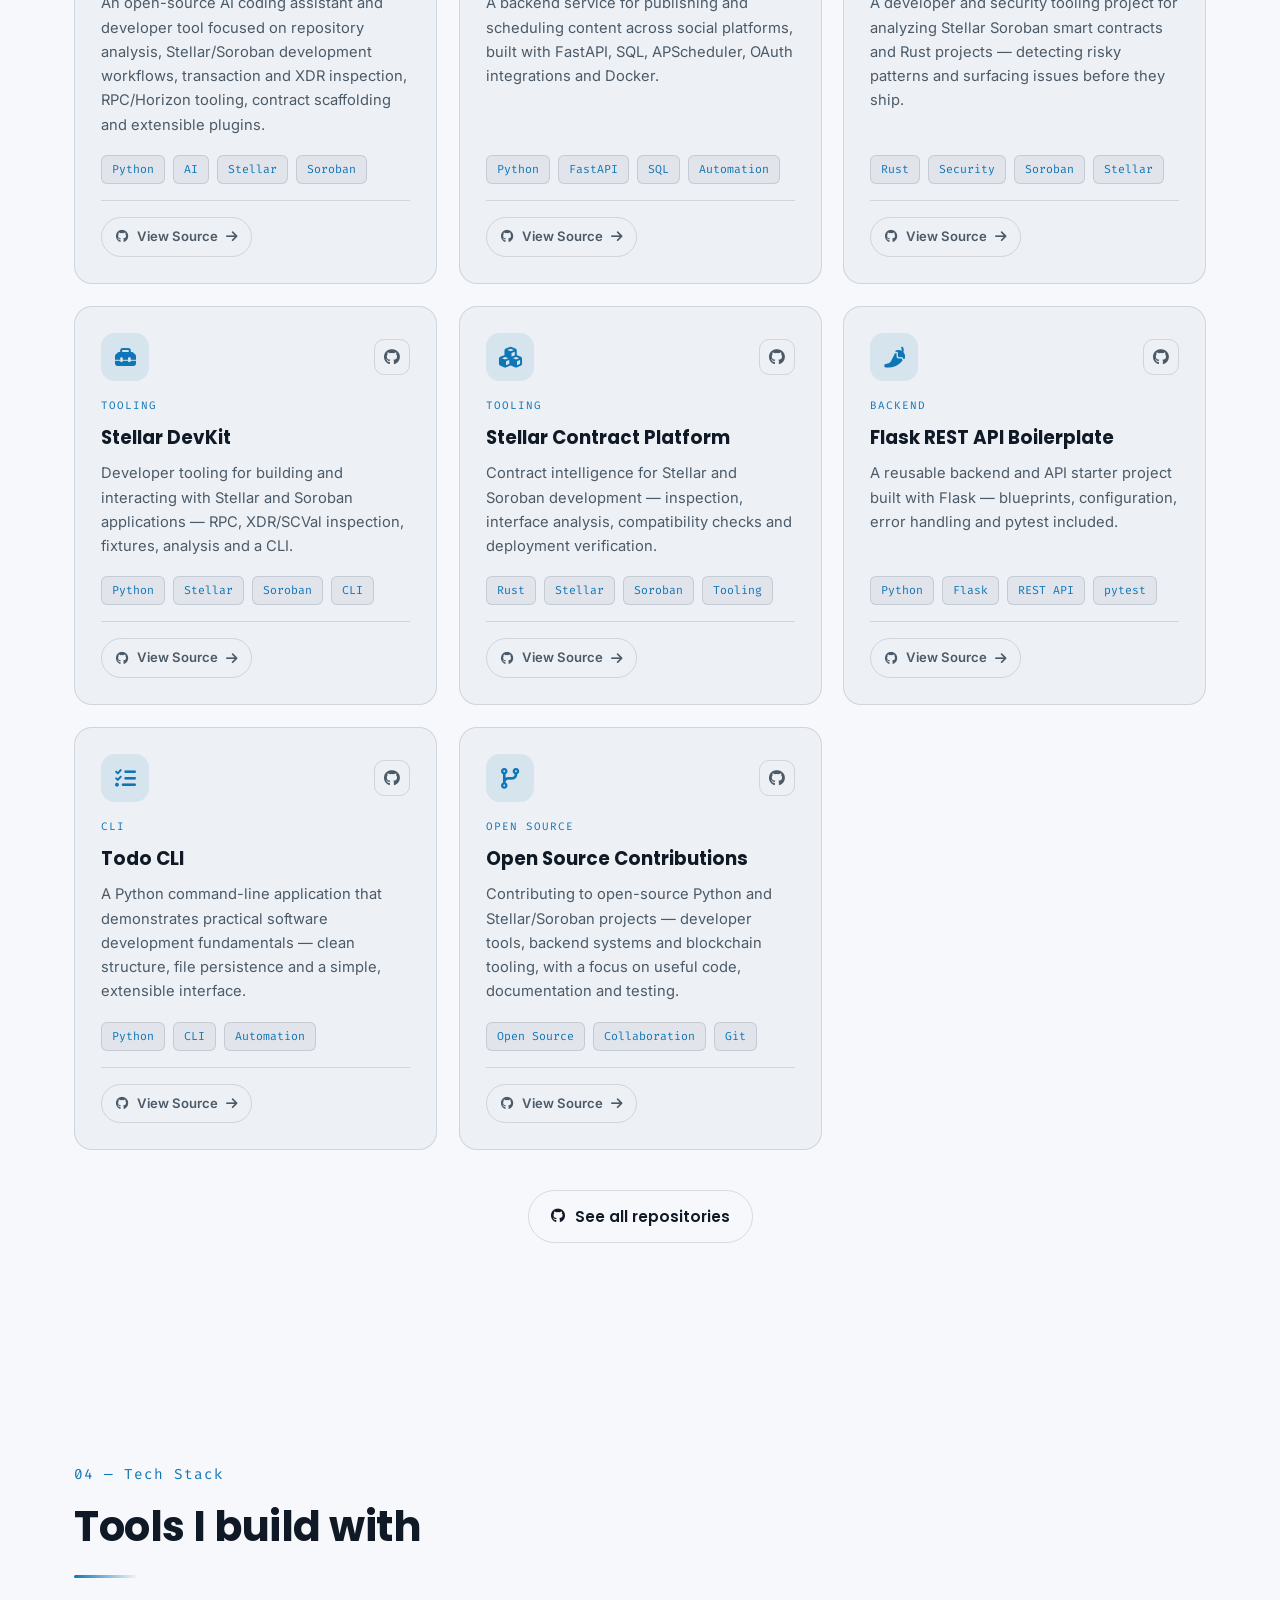
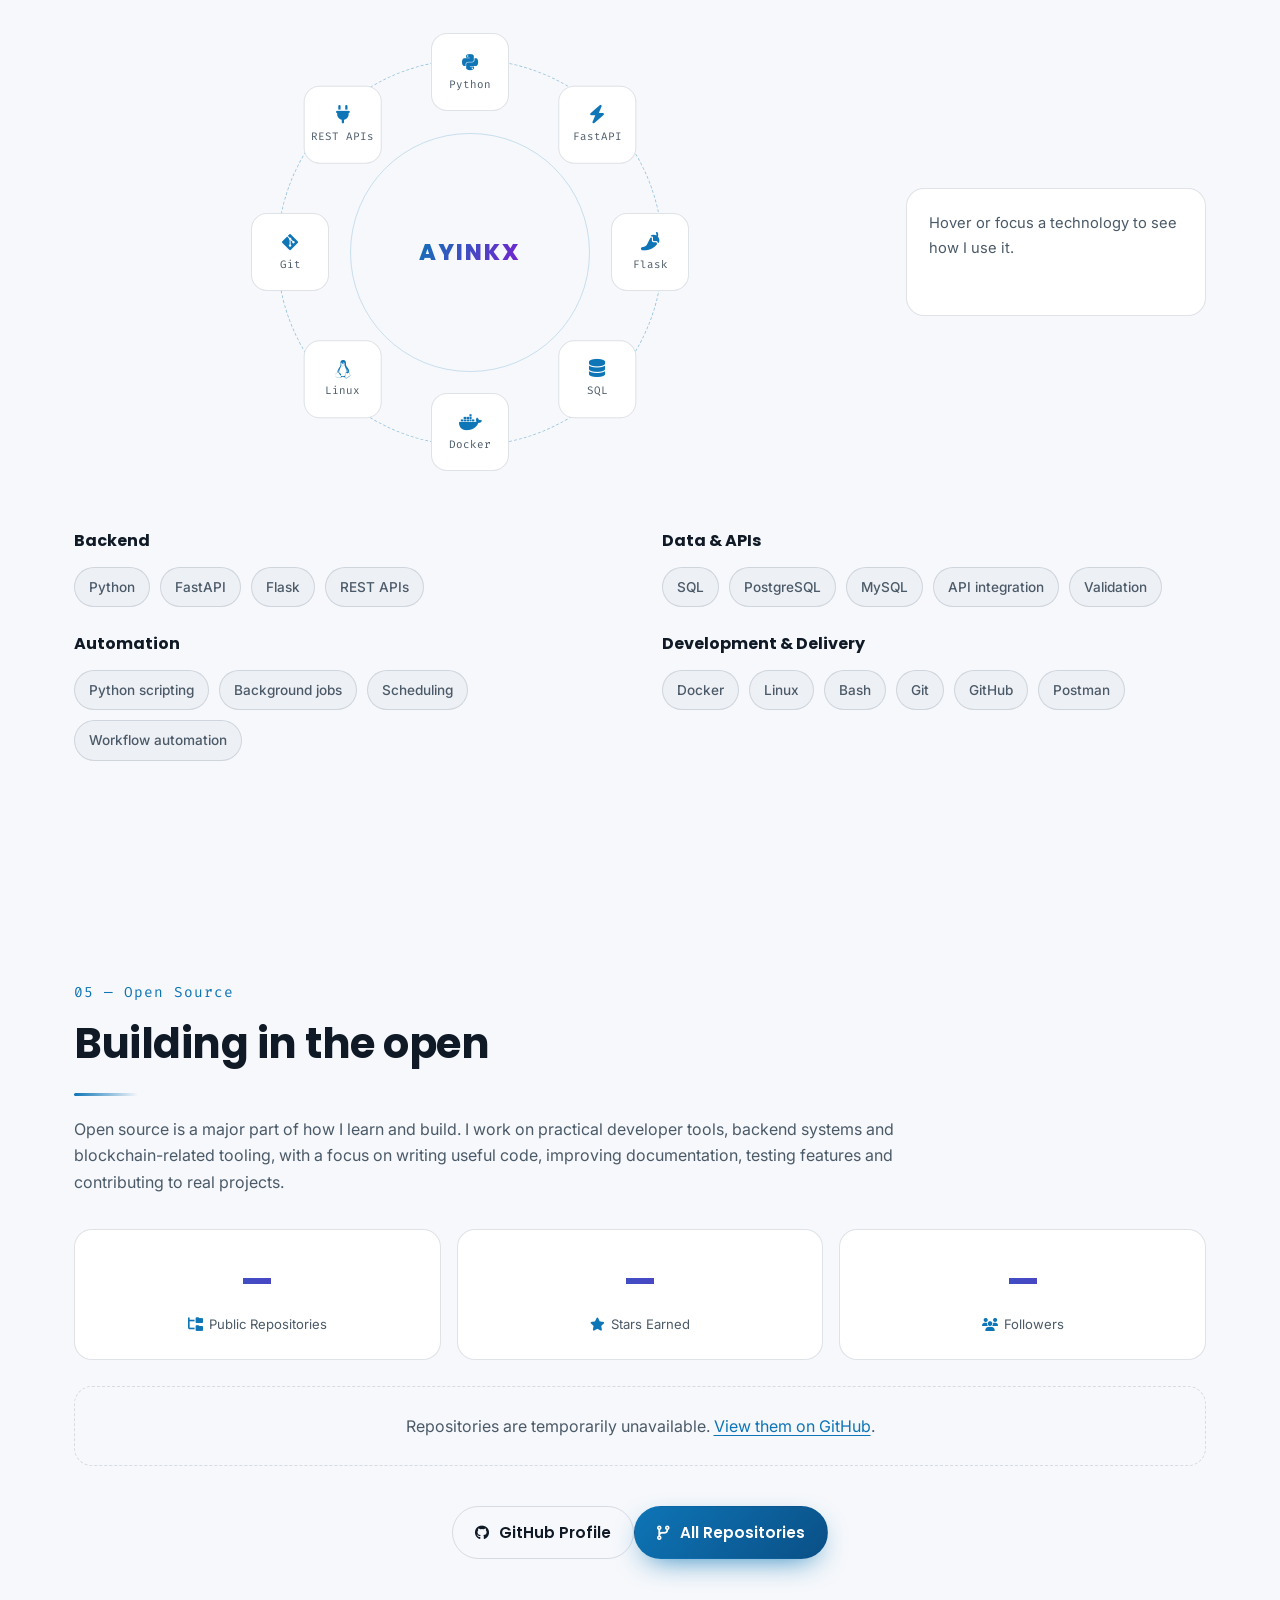
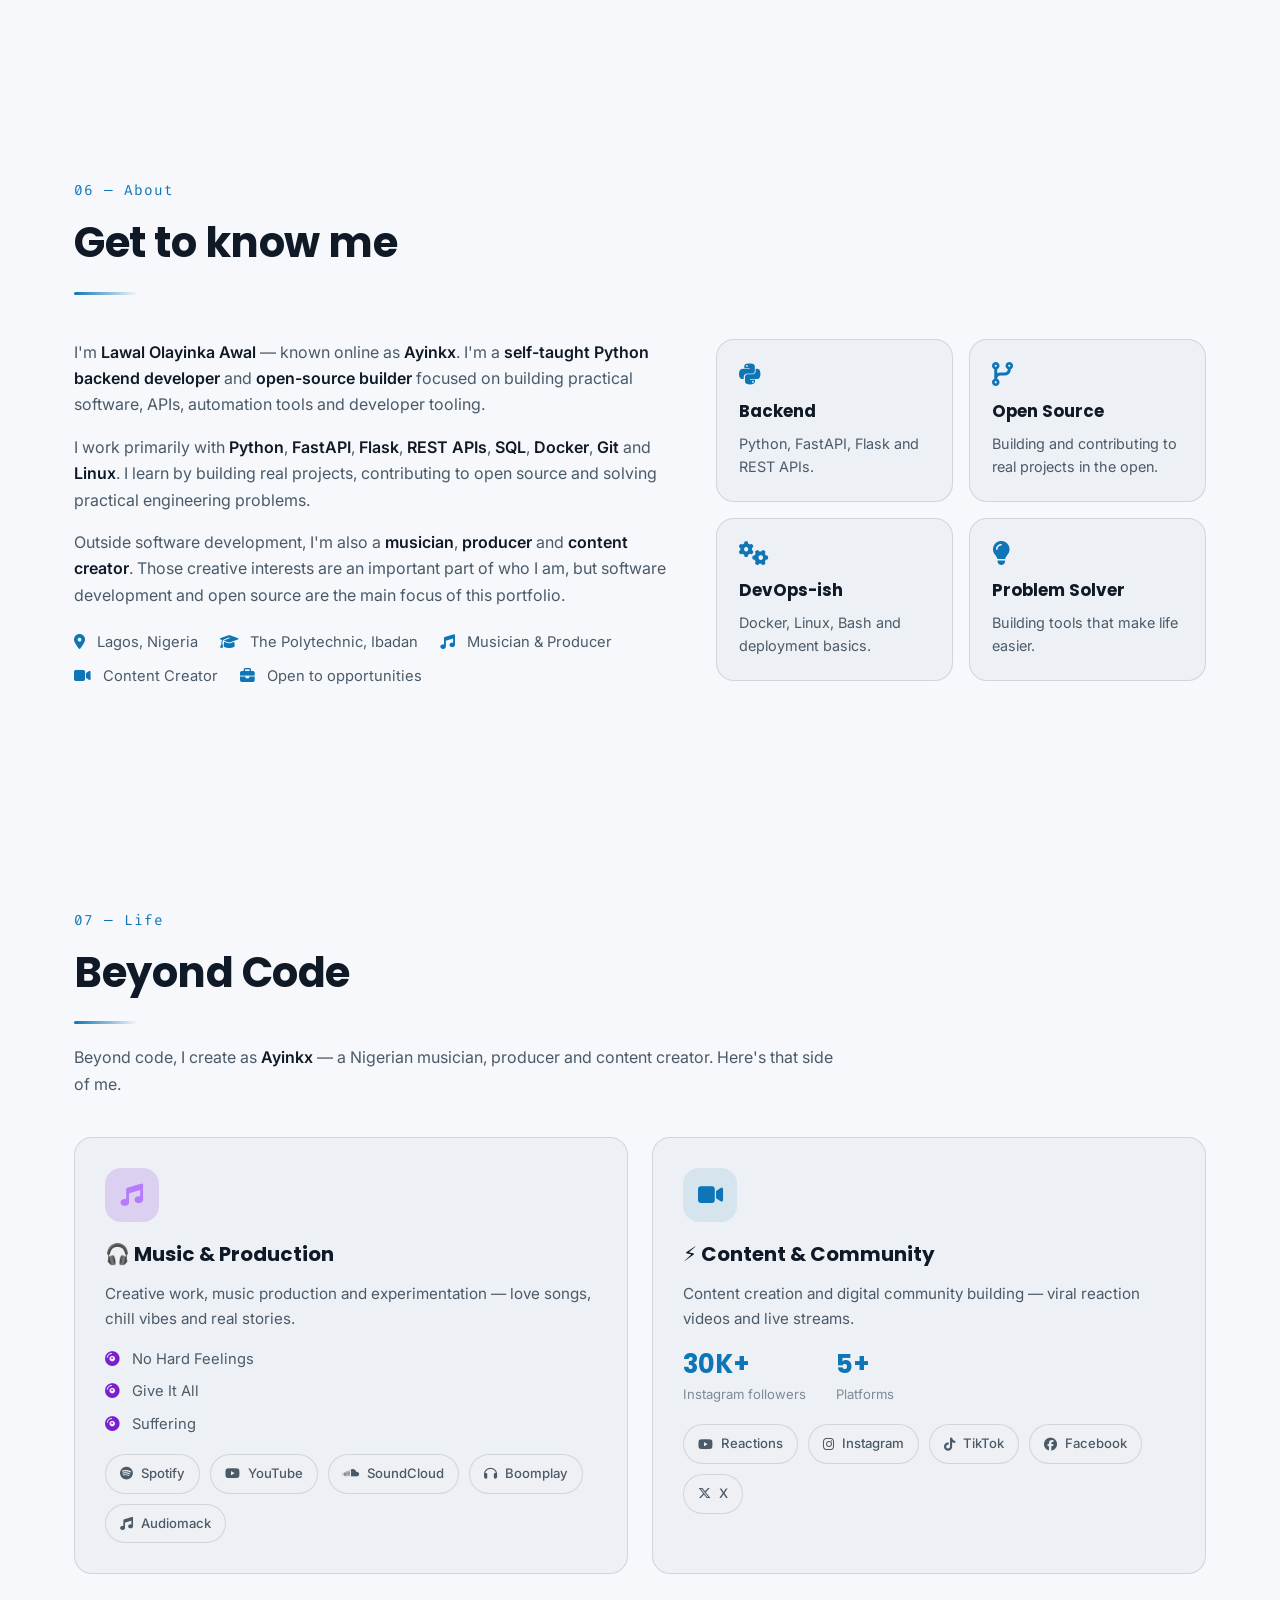
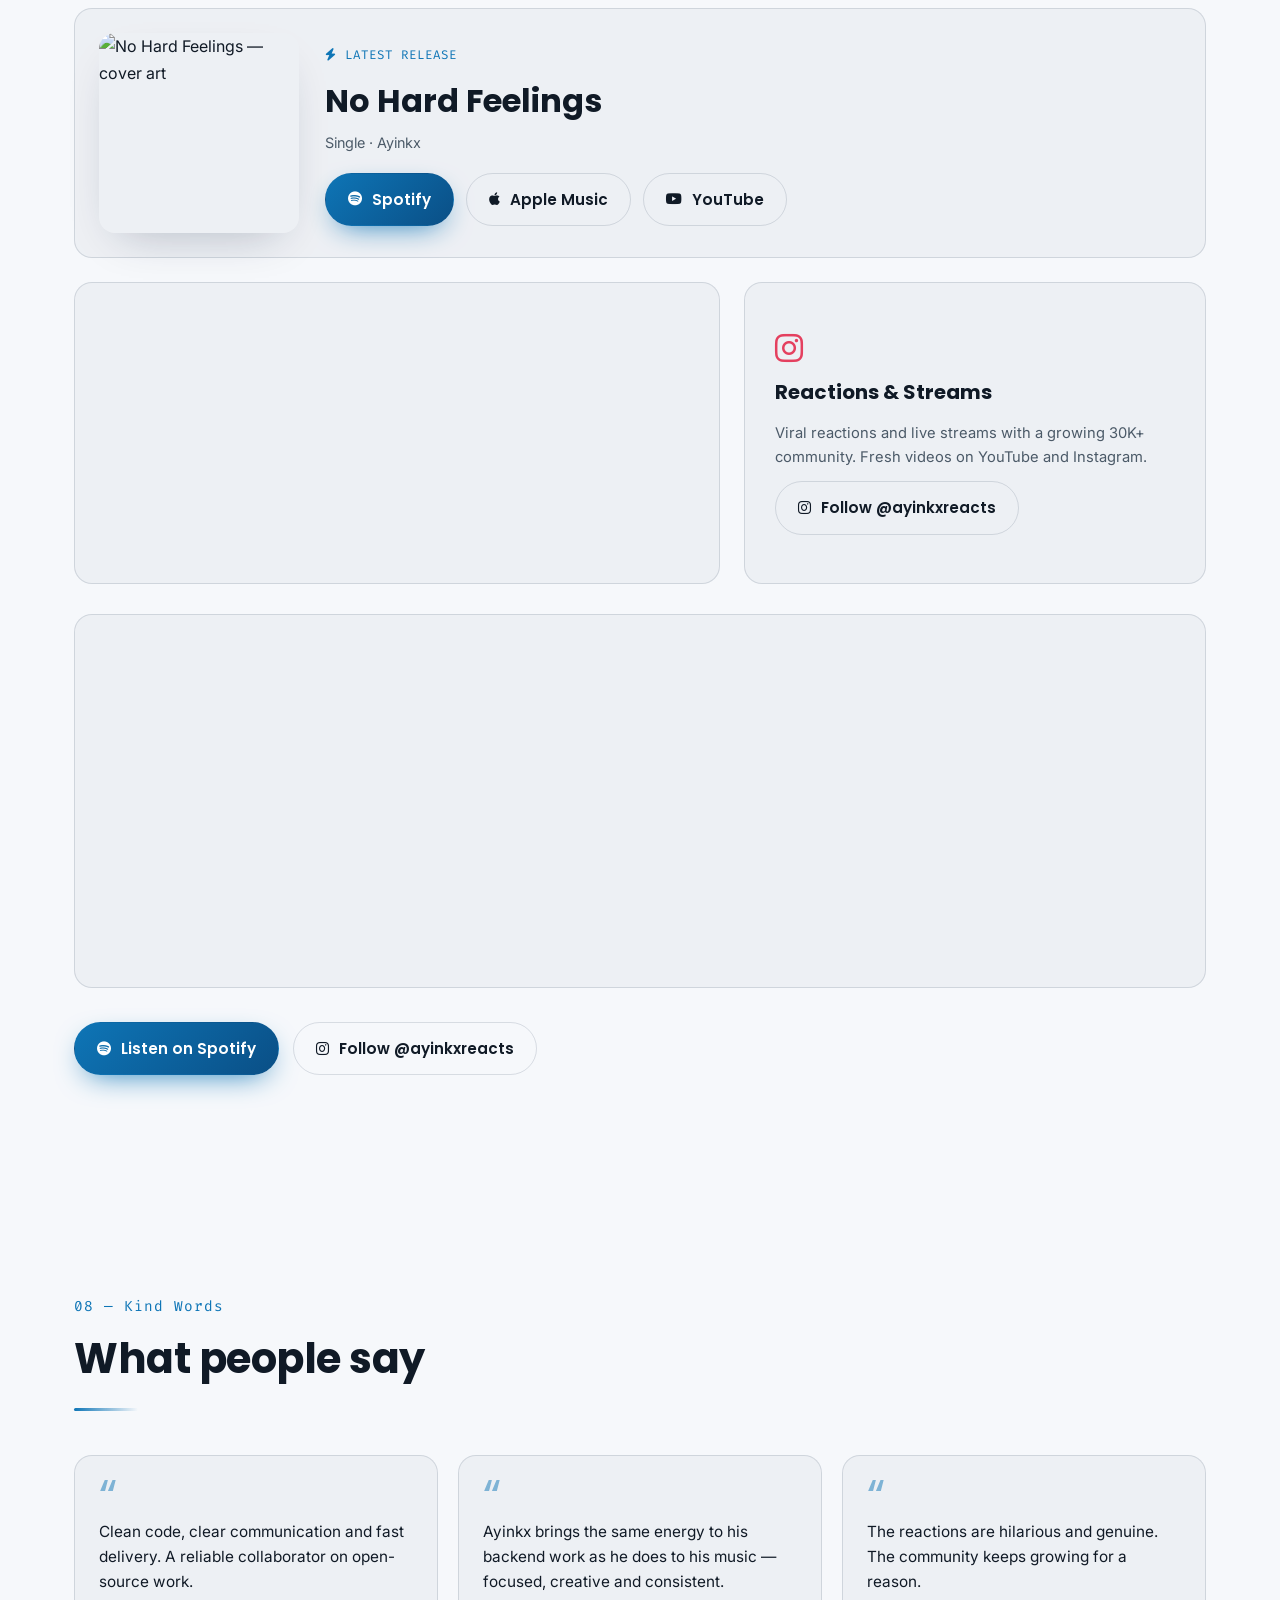
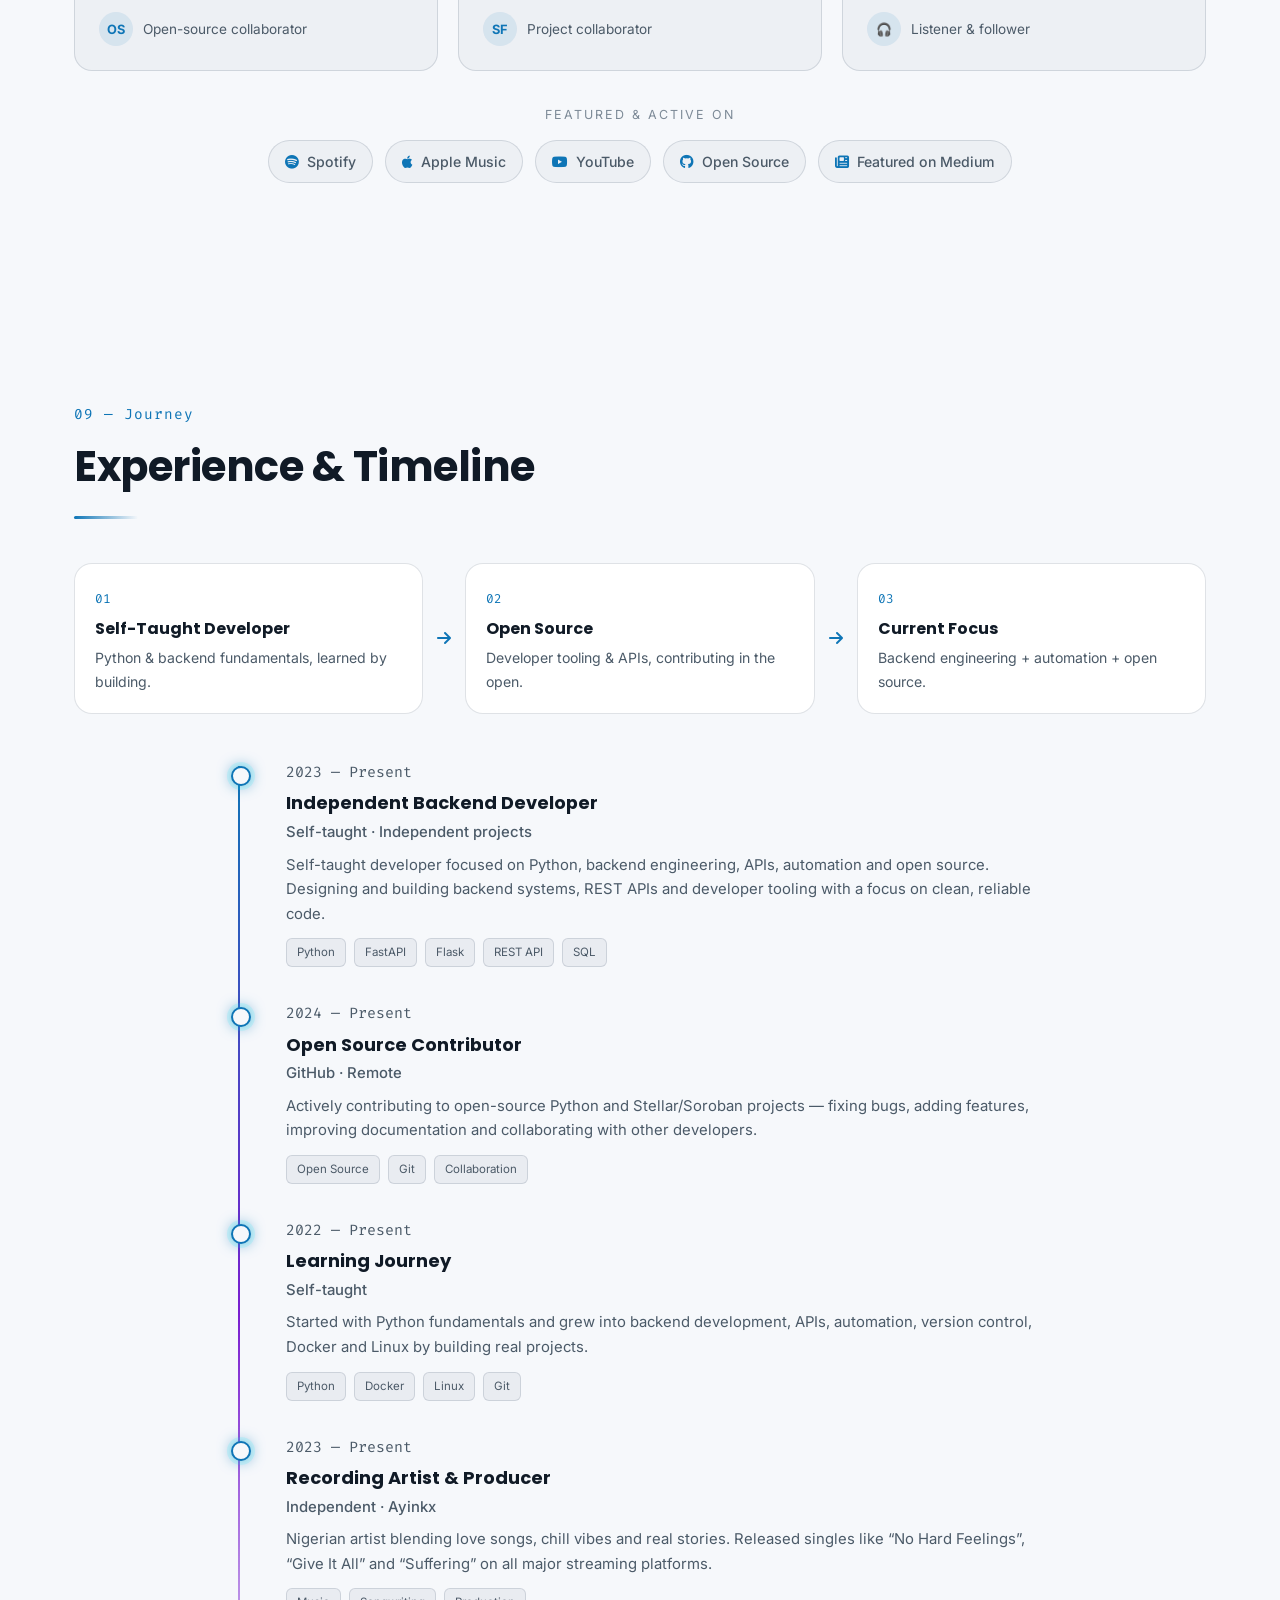
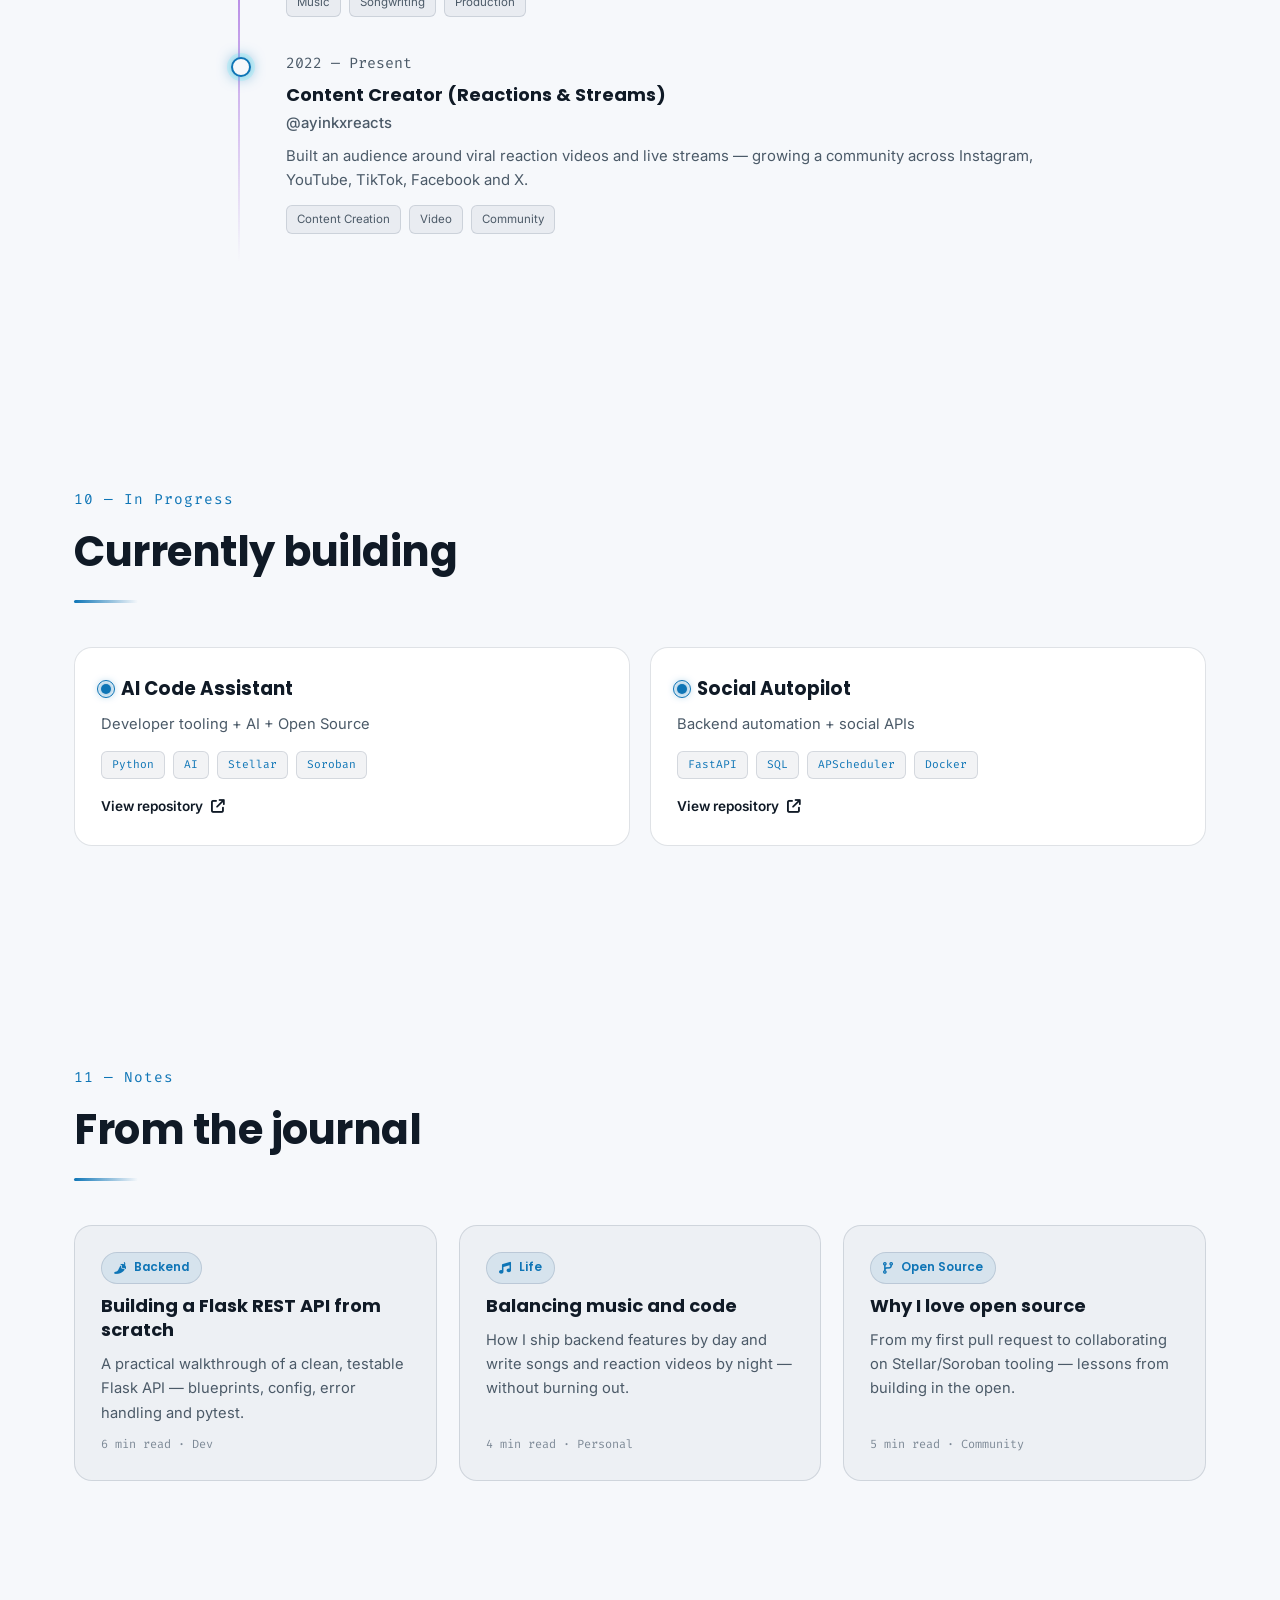
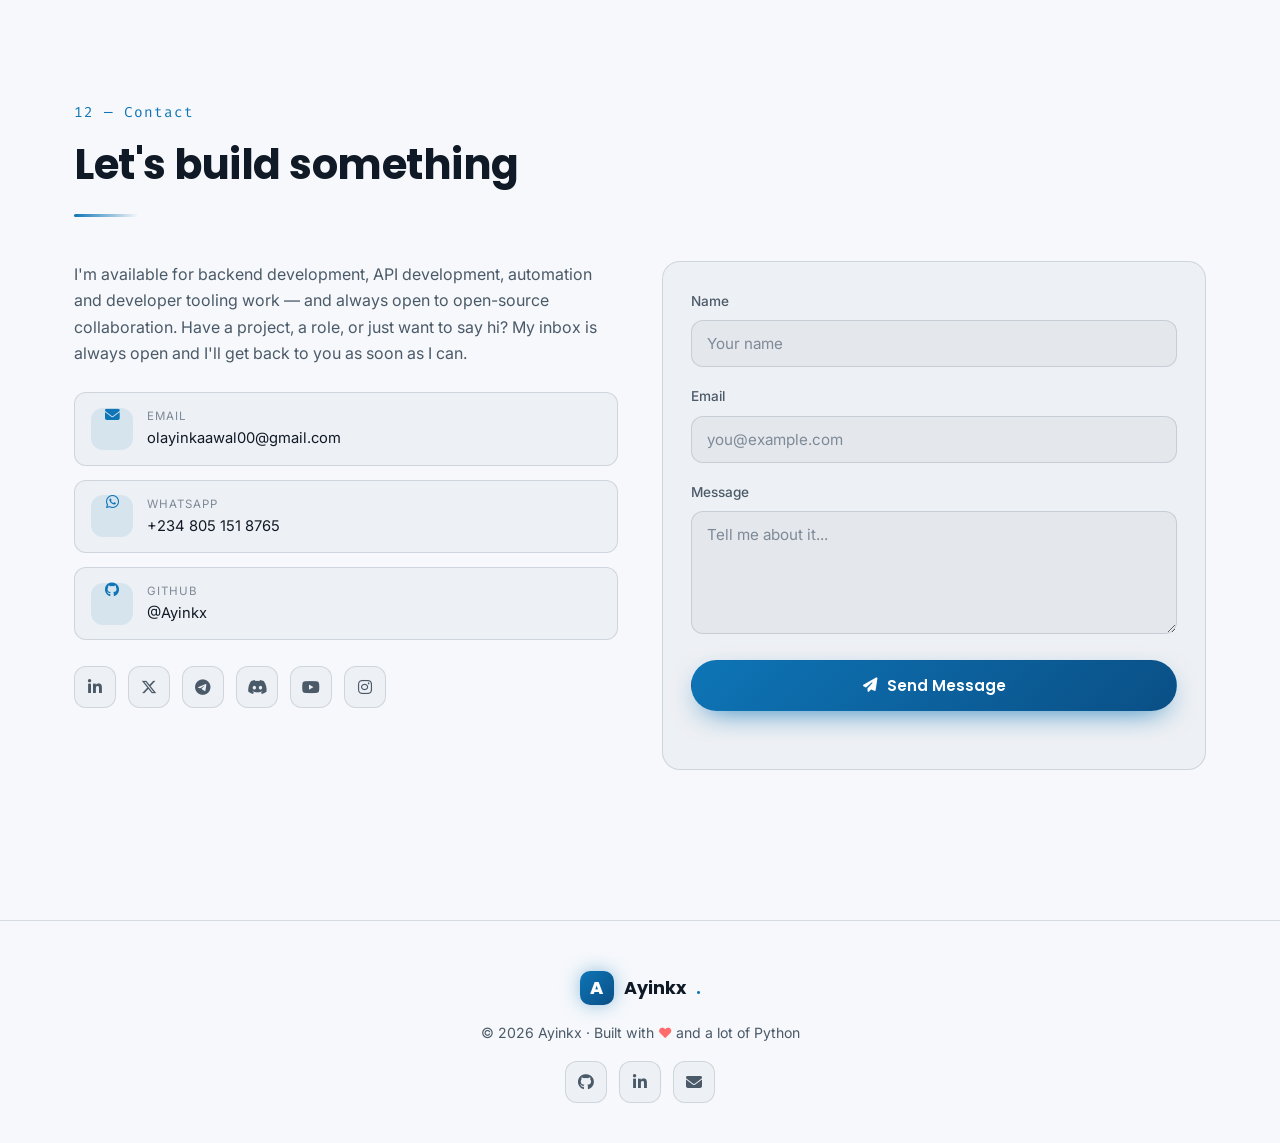
==== commit 4d83c00b: "Polish hero hierarchy, terminal, featured data-flow, micro-interactions and light-mode parity" ====
--- a/index.html
+++ b/index.html
@@ -134,8 +134,8 @@
             I build&nbsp;<span class="typed" id="typed"></span><span class="caret">|</span>
           </h2>
           <p class="hero__desc">
-            I build practical <strong>backend systems</strong>, <strong>APIs</strong>,
-            <strong>automation tools</strong> and <strong>developer tooling</strong> with
+            Practical <strong>backend systems</strong>, <strong>APIs</strong>,
+            <strong>automation tools</strong> and <strong>developer tooling</strong> — built with
             Python, FastAPI, Flask, SQL and Docker.
           </p>
 
@@ -194,7 +194,11 @@
               <p class="terminal__line"><span class="terminal__prompt" aria-hidden="true">$</span> <span class="terminal__cmd" data-line="stack">stack</span></p>
               <p class="terminal__out">Python / FastAPI / Flask<br />SQL / Docker / Linux</p>
               <p class="terminal__line"><span class="terminal__prompt" aria-hidden="true">$</span> <span class="terminal__cmd" data-line="status">status</span></p>
-              <p class="terminal__out"><span class="t-dot"></span> Building&nbsp;&nbsp;<span class="t-dot"></span> Open Source&nbsp;&nbsp;<span class="t-dot"></span> Available</p>
+              <p class="terminal__out terminal__status">
+                <span><span class="t-dot"></span> Building</span>
+                <span><span class="t-dot"></span> Open Source</span>
+                <span><span class="t-dot"></span> Available</span>
+              </p>
               <p class="terminal__line"><span class="terminal__prompt" aria-hidden="true">$</span> <span class="terminal__cursor" aria-hidden="true"></span></p>
             </div>
           </div>
@@ -296,6 +300,17 @@
             <div class="featured__tags">
               <span>Python</span><span>AI</span><span>Stellar</span><span>Soroban</span><span>Developer Tooling</span>
             </div>
+
+            <div class="flow" aria-label="Project workflow: repository, analysis, AI, developer tooling">
+              <span class="flow__step">Repository</span>
+              <i class="fa-solid fa-arrow-right flow__arrow" aria-hidden="true"></i>
+              <span class="flow__step">Analysis</span>
+              <i class="fa-solid fa-arrow-right flow__arrow" aria-hidden="true"></i>
+              <span class="flow__step">AI</span>
+              <i class="fa-solid fa-arrow-right flow__arrow" aria-hidden="true"></i>
+              <span class="flow__step">Developer Tooling</span>
+            </div>
+
             <div class="featured__cta">
               <a href="https://github.com/AyinkxLab/ai-code-assistant" target="_blank" rel="noopener" class="btn btn--primary">
                 <i class="fa-brands fa-github"></i> View on GitHub
--- a/styles.css
+++ b/styles.css
@@ -821,6 +821,73 @@
   .featured { padding: 26px; }
 }
 
+/* ===================== Polish pass ===================== */
+.terminal { transition: transform .35s ease, box-shadow .35s ease; }
+.hero__visual .terminal:hover,
+.featured__visual .terminal:hover { transform: translateY(-4px); box-shadow: var(--shadow), 0 0 60px -18px var(--accent); }
+.terminal__status { display: flex; flex-wrap: wrap; gap: 4px 14px; }
+
+/* featured data-flow */
+.flow { display: flex; flex-wrap: wrap; align-items: center; gap: 10px; margin: 0 0 22px; }
+.flow__step {
+  font-family: var(--font-code); font-size: .72rem; color: var(--muted); padding: 5px 12px;
+  border-radius: 999px; background: var(--surface); border: 1px solid var(--border);
+  transition: color .25s ease, border-color .25s ease, background .25s ease;
+}
+.flow:hover .flow__step { color: var(--text); }
+.flow__step:hover { color: var(--accent); border-color: var(--border-strong); background: var(--accent-soft); }
+.flow__arrow { font-size: .66rem; color: var(--accent); opacity: .5; animation: flowPulse 2.4s ease-in-out infinite; }
+.flow__arrow:nth-of-type(2) { animation-delay: .35s; }
+.flow__arrow:nth-of-type(3) { animation-delay: .7s; }
+@keyframes flowPulse { 0%, 100% { opacity: .35; transform: translateX(0); } 50% { opacity: .95; transform: translateX(3px); } }
+
+/* micro-interactions */
+.btn i { transition: transform .25s ease; }
+.btn:hover i { transform: translateY(-1px); }
+.build-card__icon { transition: transform .3s ease, background .3s ease; }
+.build-card:hover .build-card__icon { transform: translateY(-3px) scale(1.06); }
+.project:hover .project__tags span { border-color: var(--border-strong); }
+.project__cta-arrow { transition: transform .25s ease; }
+.project__cta-link:hover .project__cta-arrow { transform: translateX(3px); }
+.building-card__link i { transition: transform .25s ease; }
+.building-card__link:hover i { transform: translate(2px, -2px); }
+.featured__badge { transition: box-shadow .3s ease, color .3s ease; }
+.featured:hover .featured__badge { box-shadow: 0 0 26px -8px var(--accent); }
+.repo-card h3 { transition: color .25s ease; }
+.repo-card:hover h3 { color: var(--accent); }
+.proof__item i { transition: transform .25s ease; }
+.proof__item:hover i { transform: translateY(-2px); }
+
+/* command palette close animation */
+.cmdk__backdrop { transition: opacity .18s ease; }
+.cmdk.closing .cmdk__backdrop { opacity: 0; }
+.cmdk.closing .cmdk__box { animation: cmdkOut .18s ease forwards; }
+@keyframes cmdkOut { to { opacity: 0; transform: translateY(-8px) scale(.98); } }
+
+/* ===================== Light theme parity ===================== */
+:root[data-theme="light"] .build-card,
+:root[data-theme="light"] .building-card,
+:root[data-theme="light"] .gh-stat,
+:root[data-theme="light"] .repo-card,
+:root[data-theme="light"] .journey__step,
+:root[data-theme="light"] .stack__info,
+:root[data-theme="light"] .stack__face,
+:root[data-theme="light"] .flow__step,
+:root[data-theme="light"] .featured { background: #ffffff; }
+:root[data-theme="light"] .build-card__tags span,
+:root[data-theme="light"] .building-card__tags span,
+:root[data-theme="light"] .featured__tags span { background: rgba(12, 32, 64, .05); }
+:root[data-theme="light"] .repo-card__lang { box-shadow: 0 0 6px rgba(14, 117, 182, .5); }
+
+/* ===================== Small phone refinements ===================== */
+@media (max-width: 380px) {
+  .nav__logo-text { display: none; }
+  .hero__name { font-size: clamp(2.4rem, 12vw, 3rem); }
+  .terminal__body { font-size: .76rem; }
+  .featured { padding: 20px; }
+  .section__title { font-size: clamp(1.6rem, 8vw, 2rem); }
+}
+
 /* ===================== Reduced motion ===================== */
 @media (prefers-reduced-motion: reduce) {
   *, *::before, *::after { animation-duration: .001ms !important; animation-iteration-count: 1 !important; transition-duration: .001ms !important; scroll-behavior: auto !important; }
